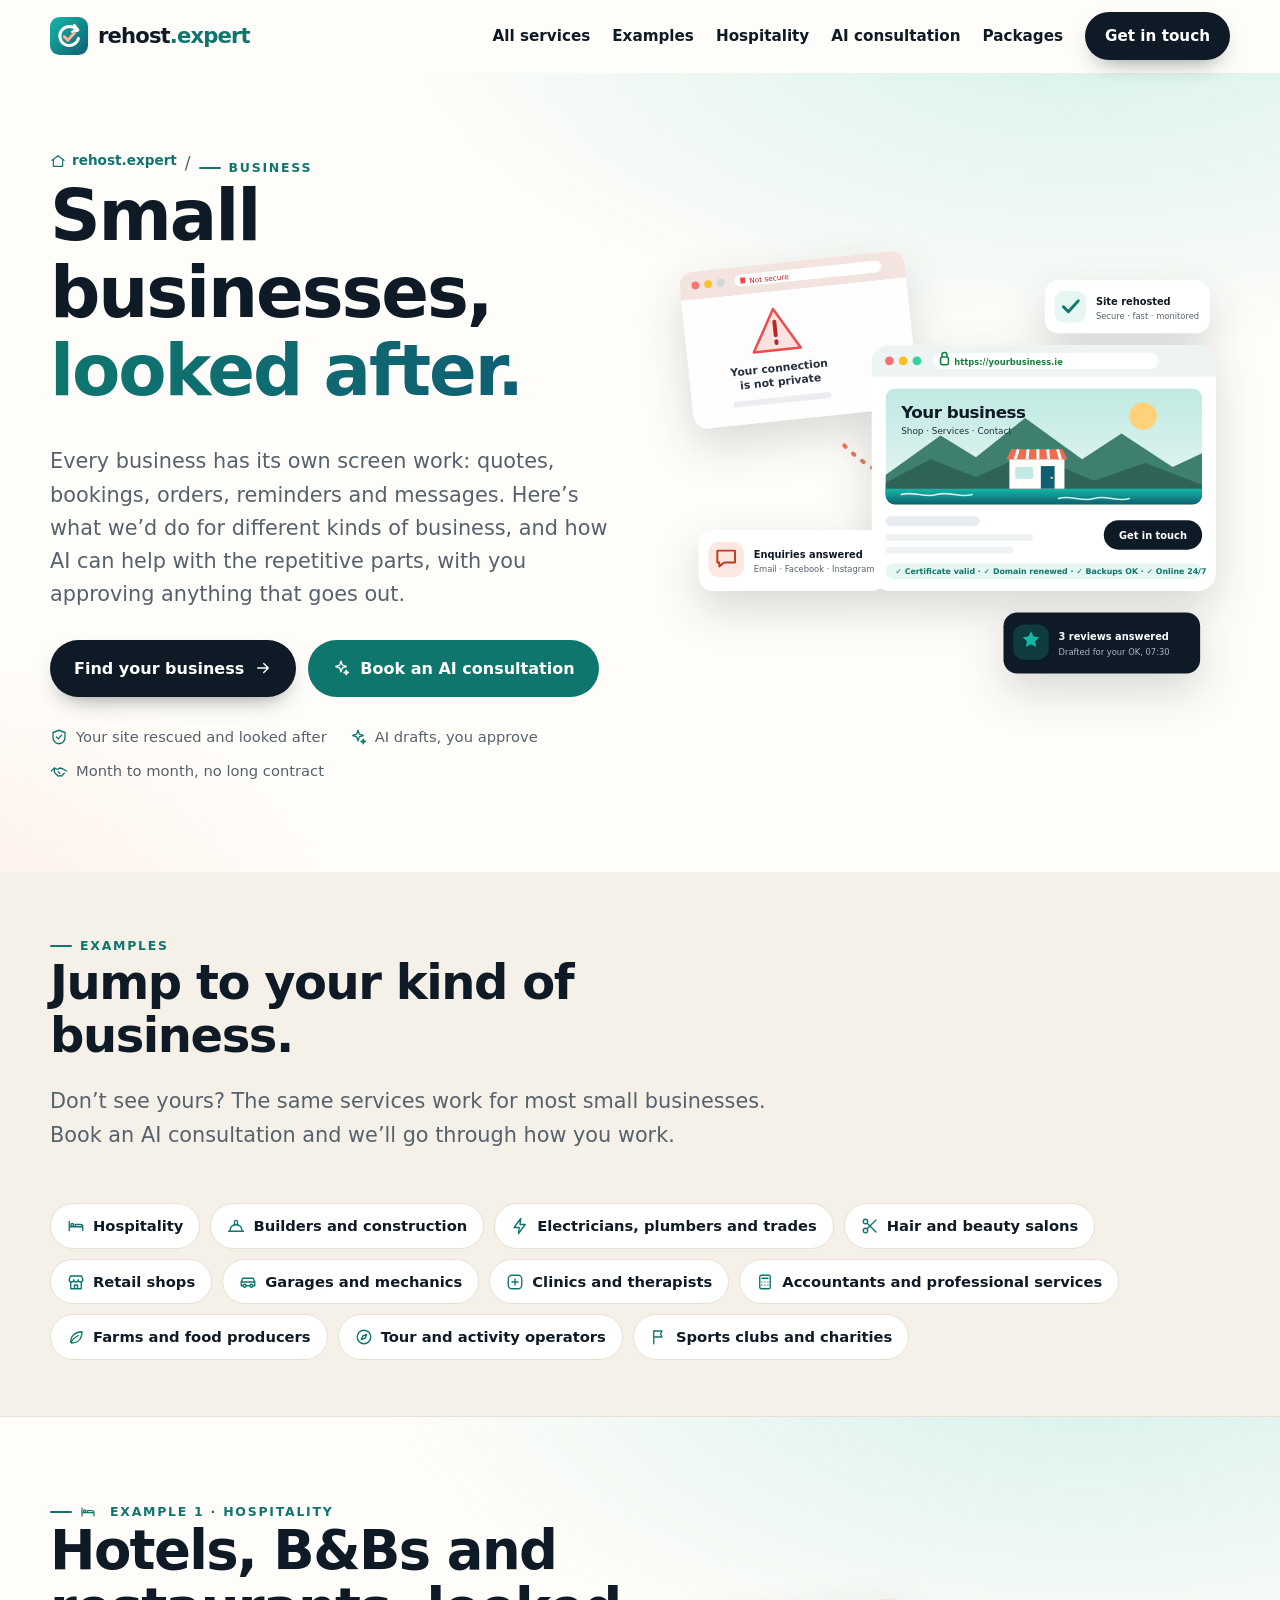
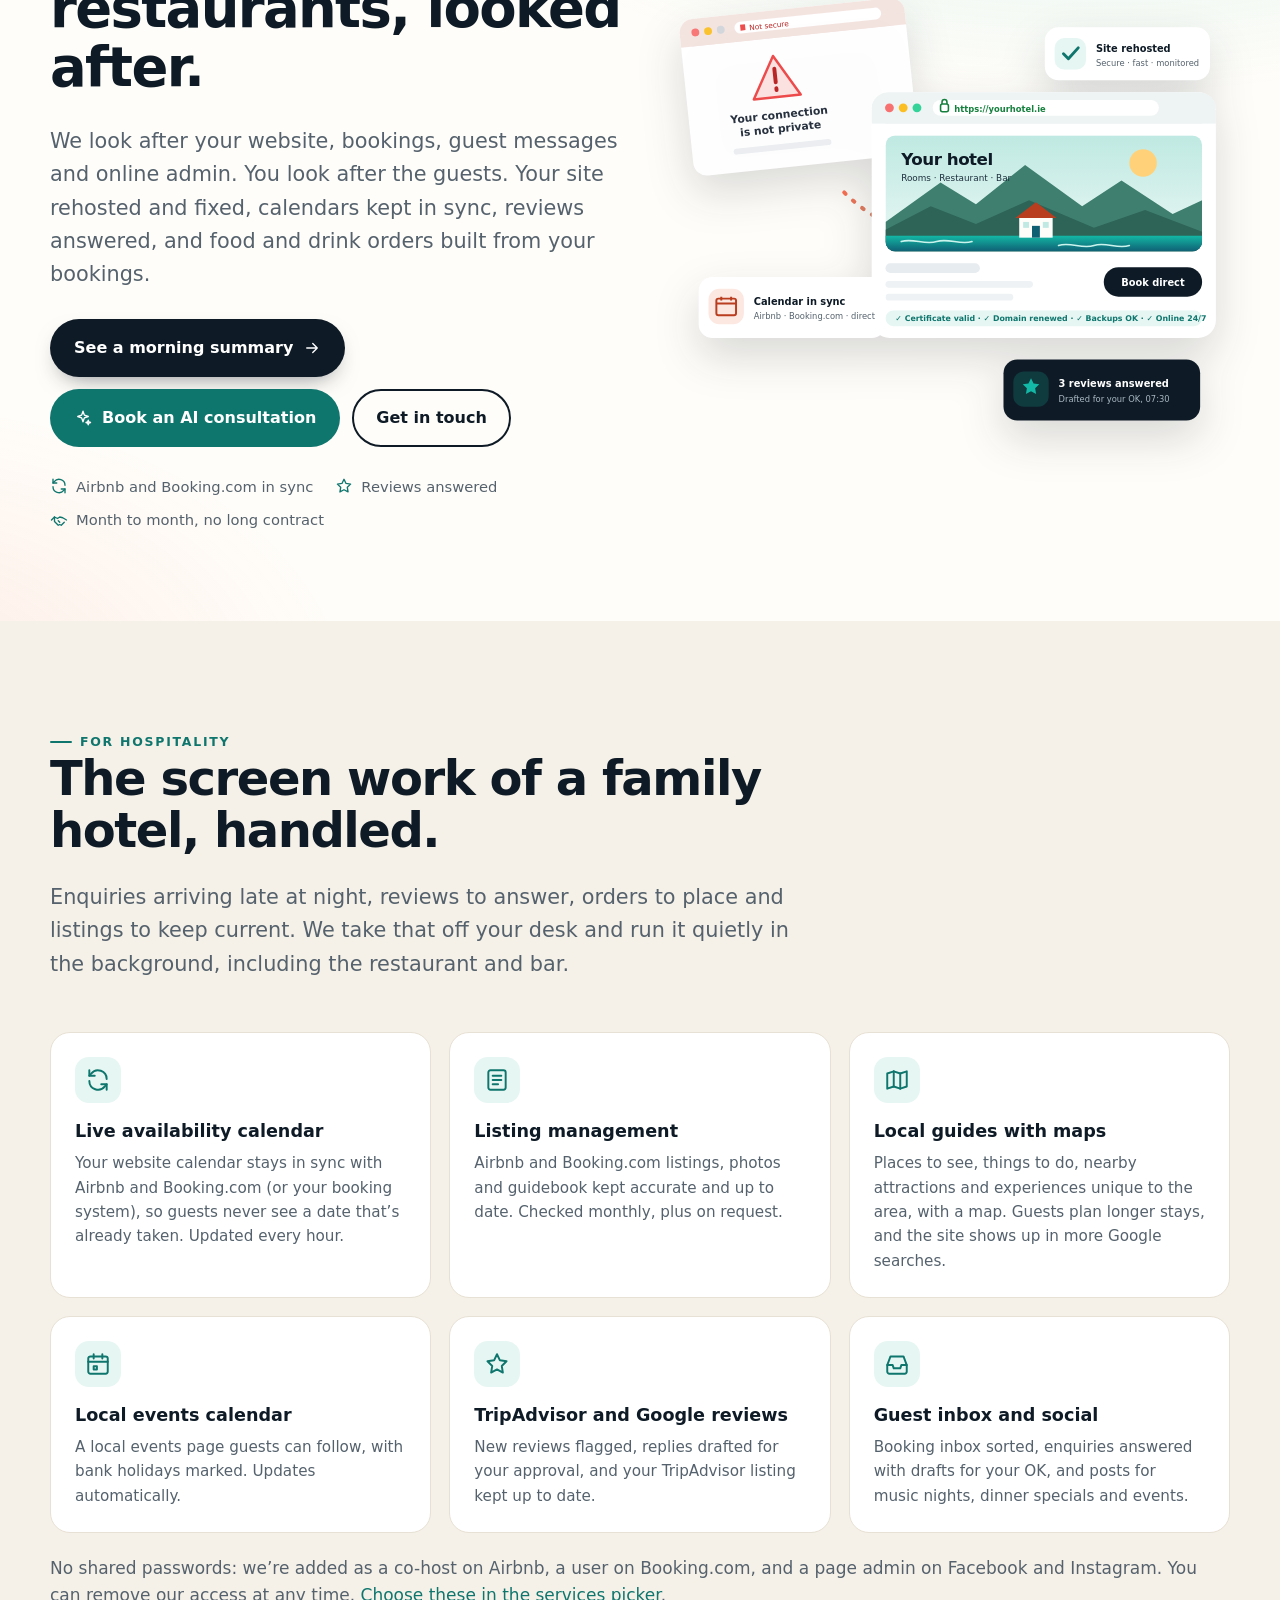
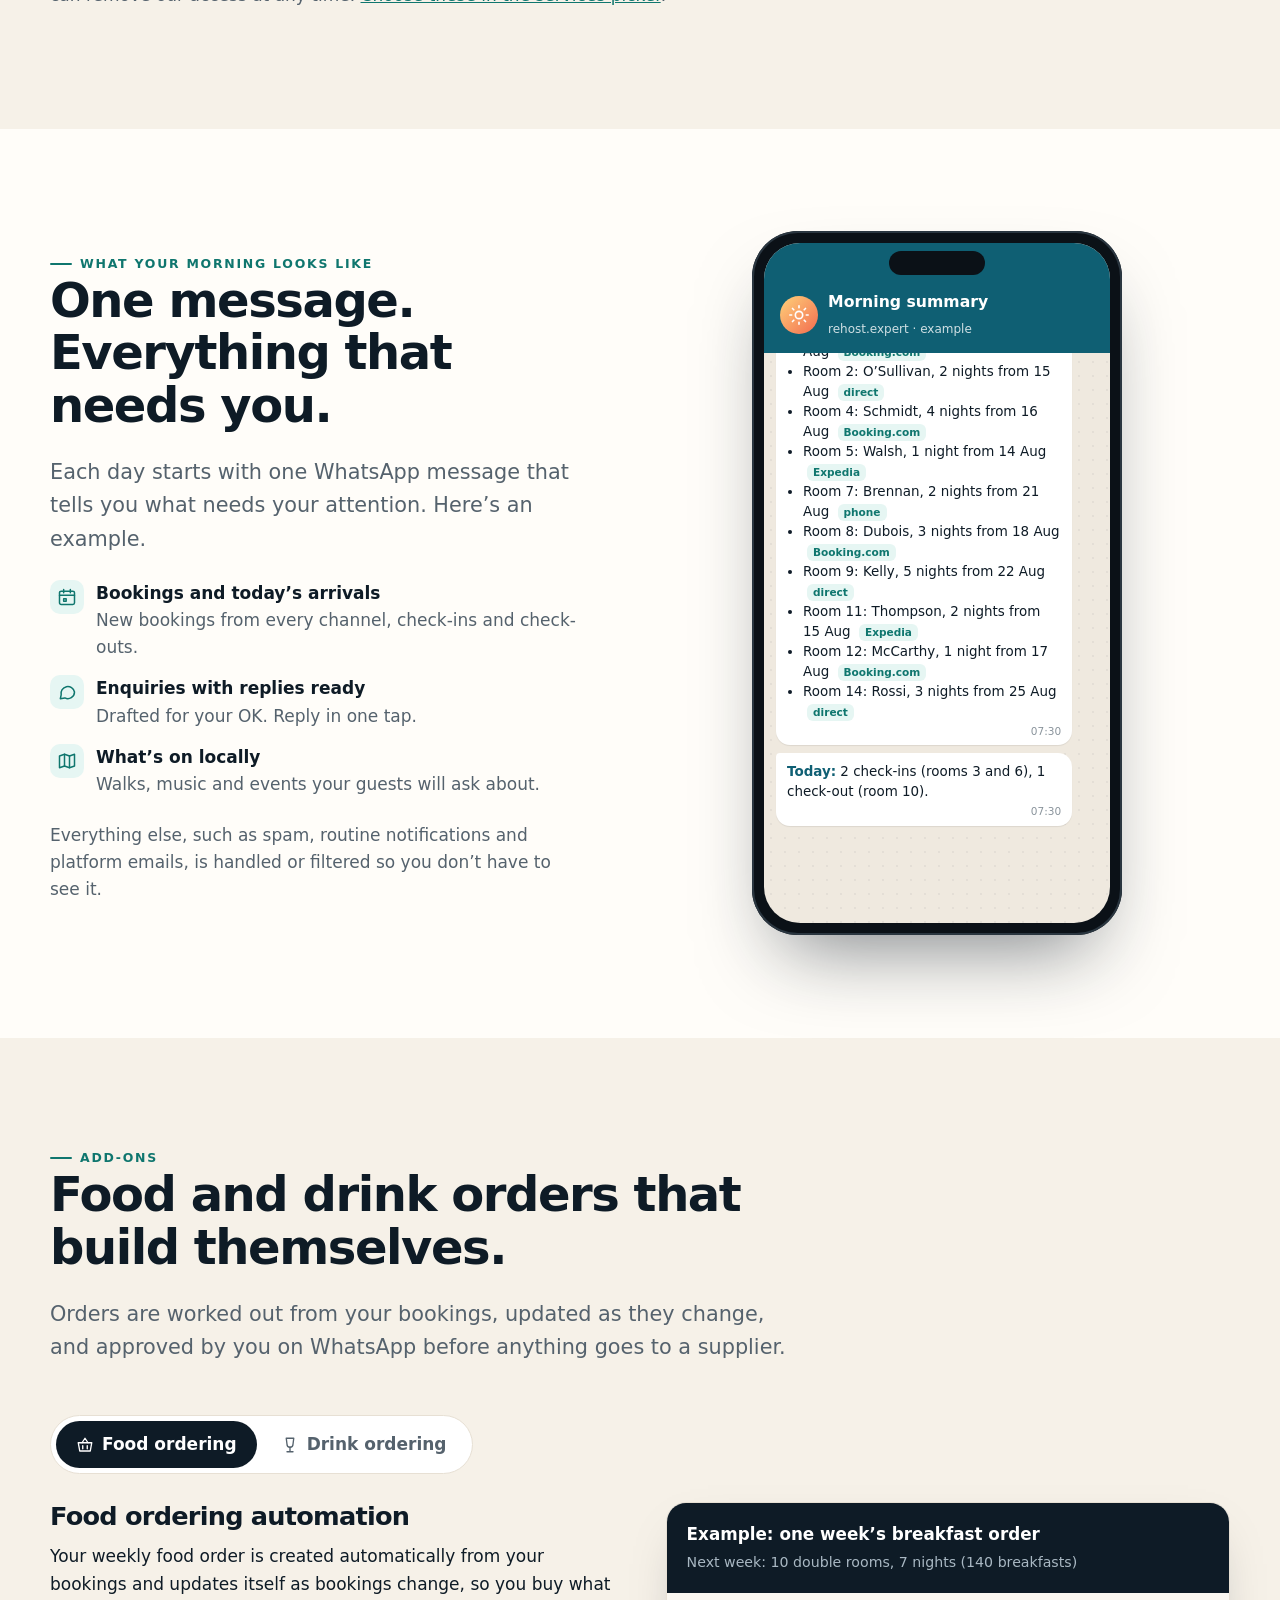
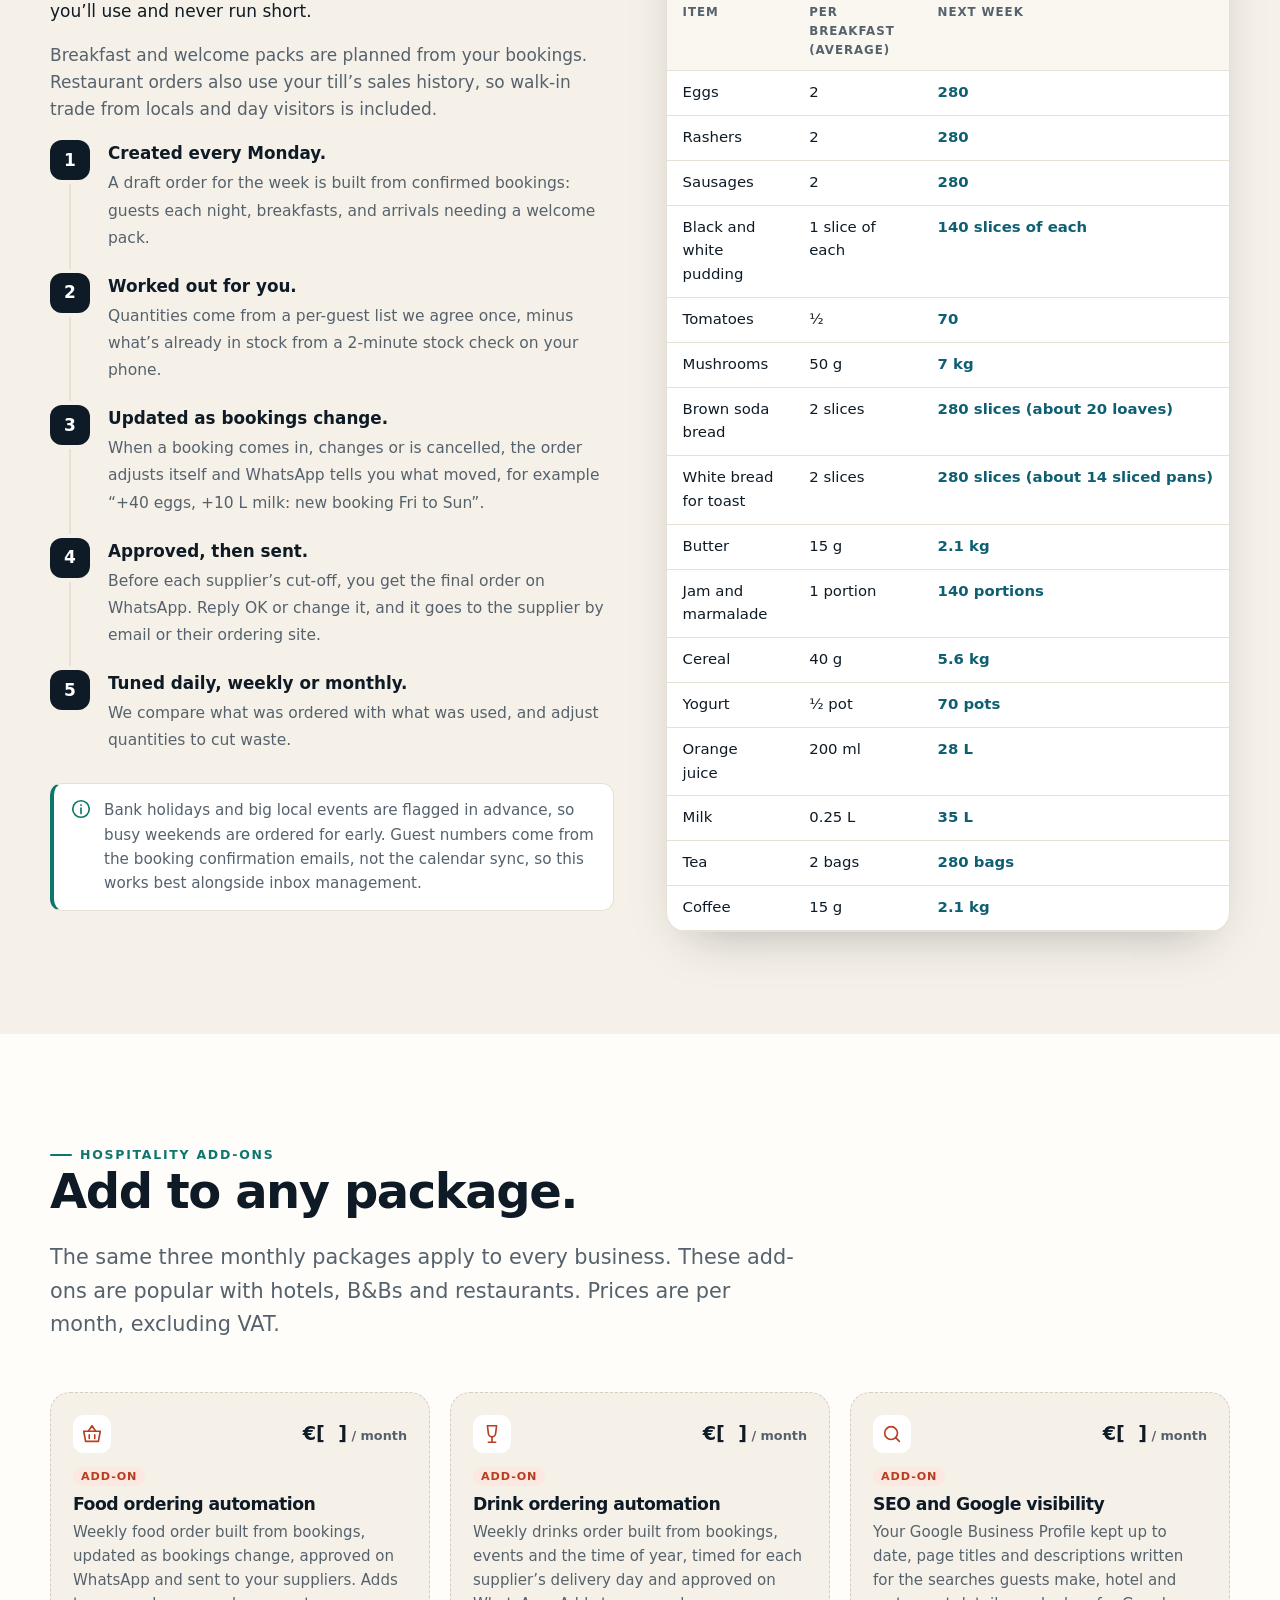
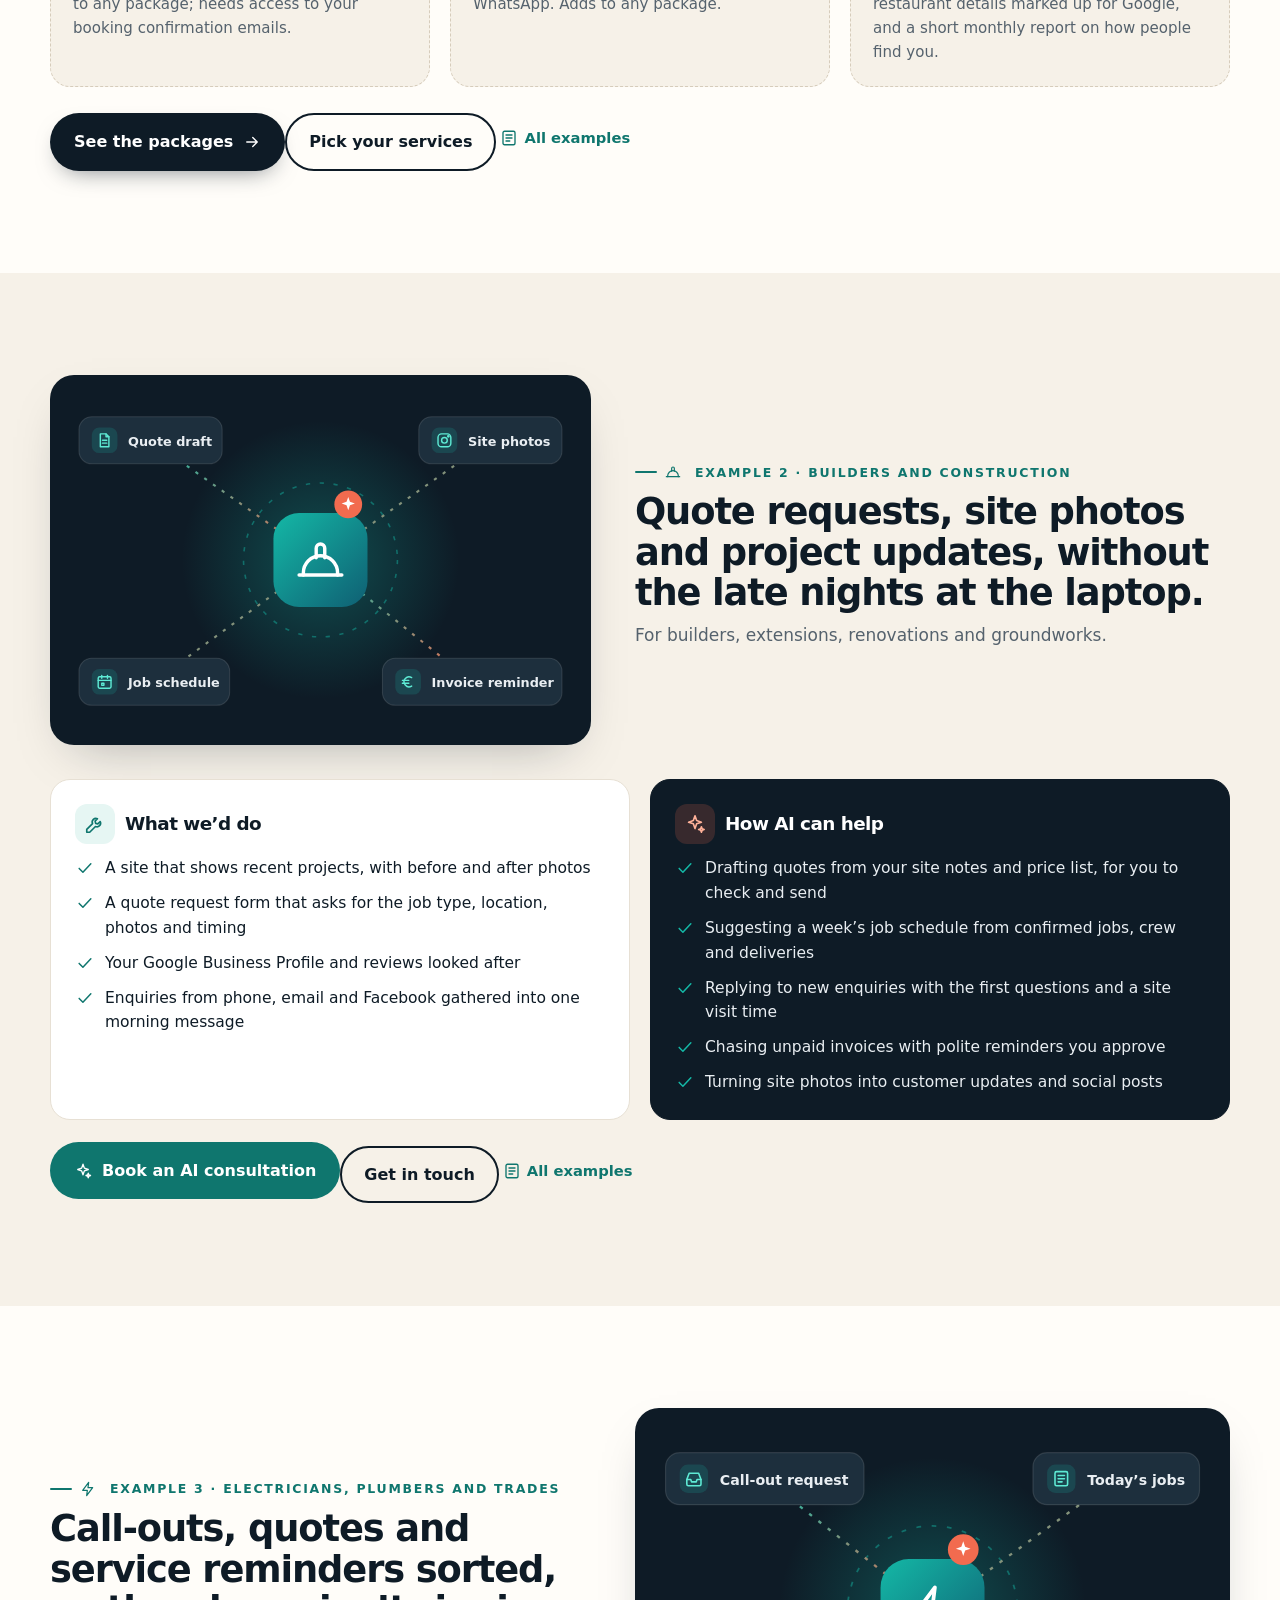
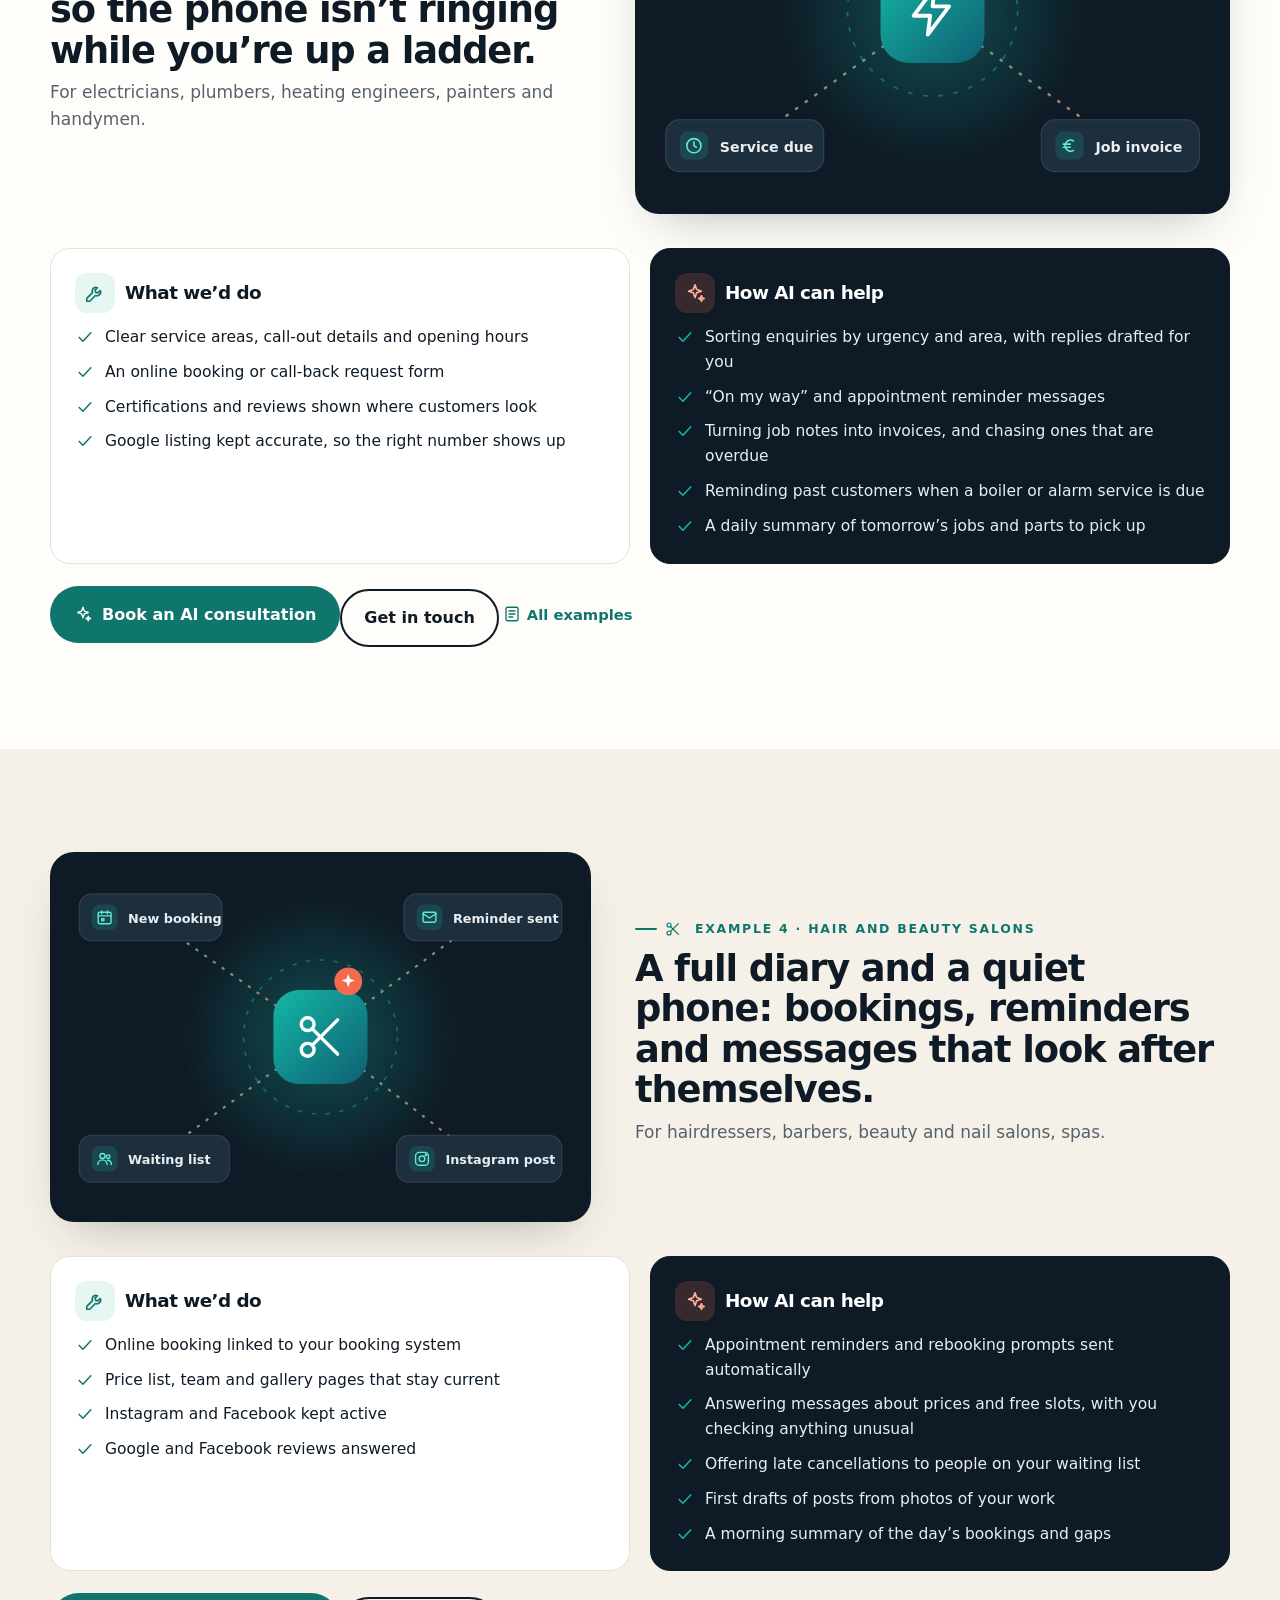
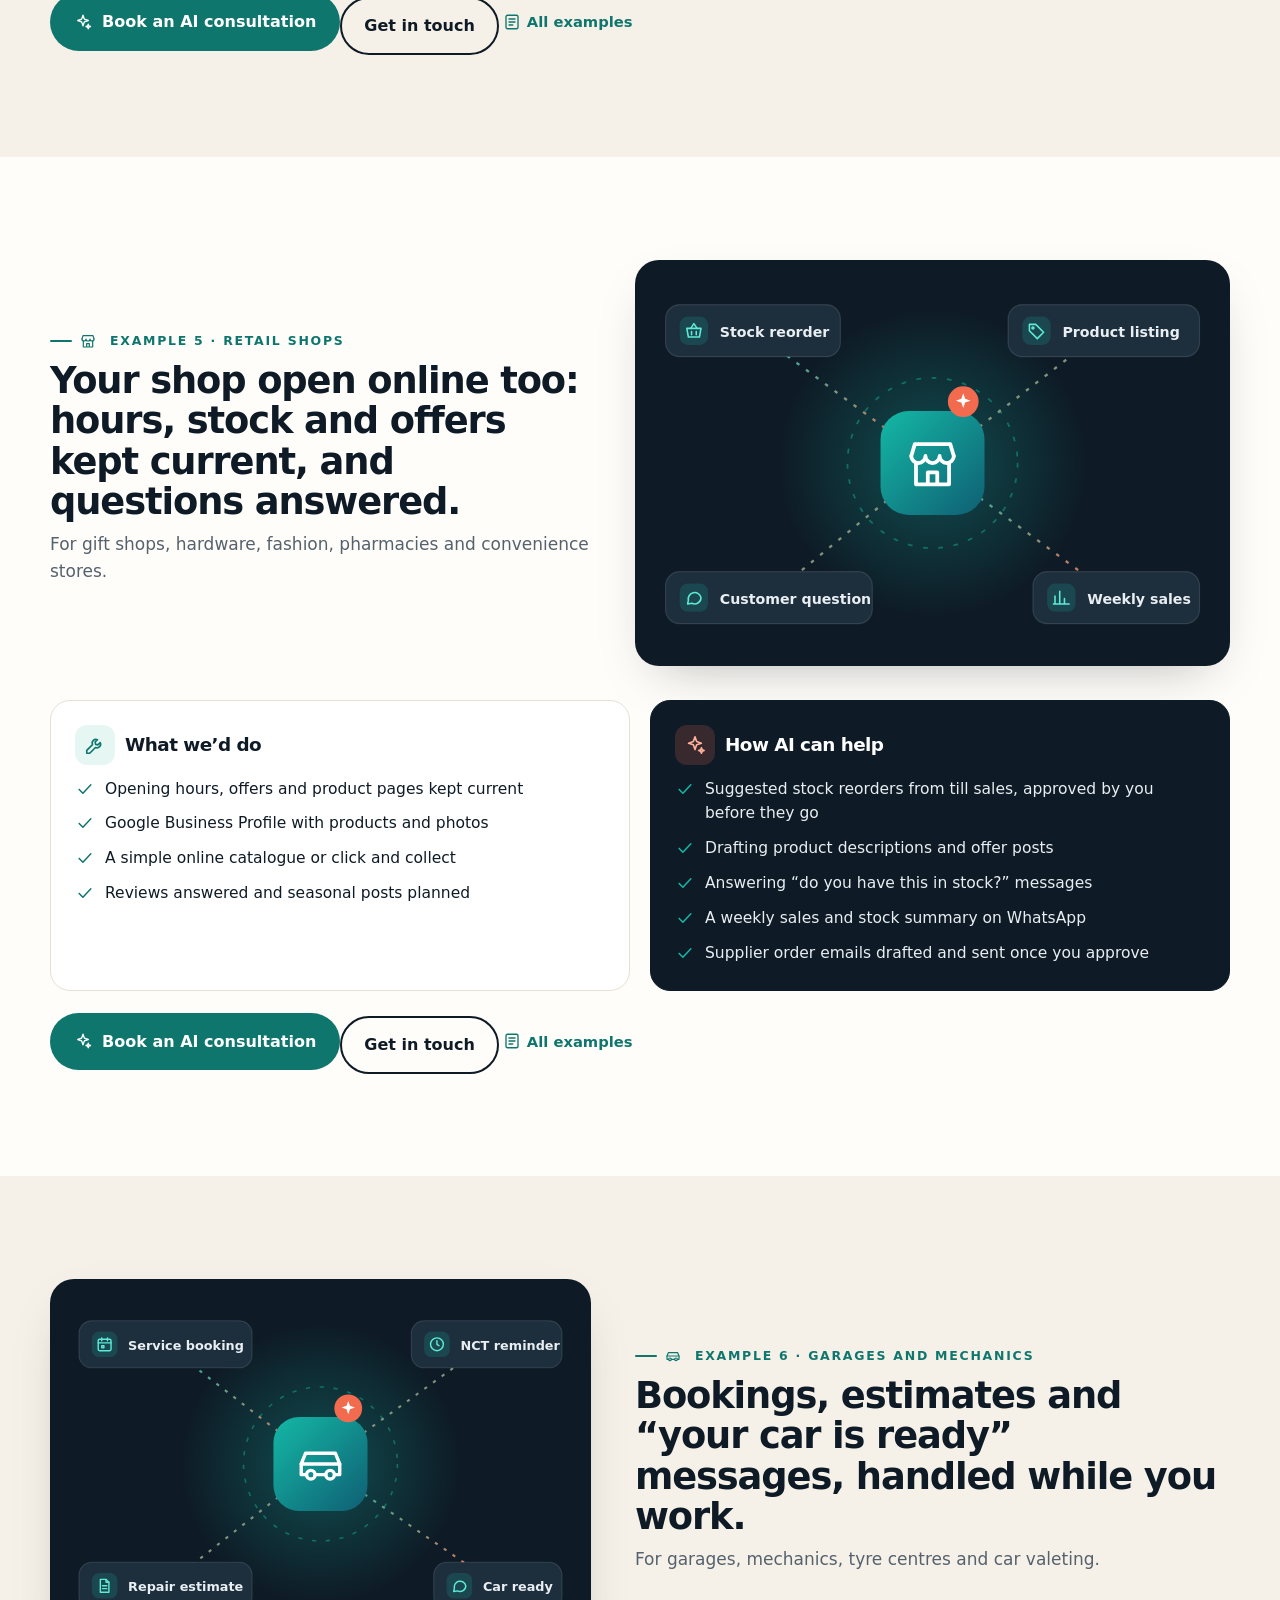
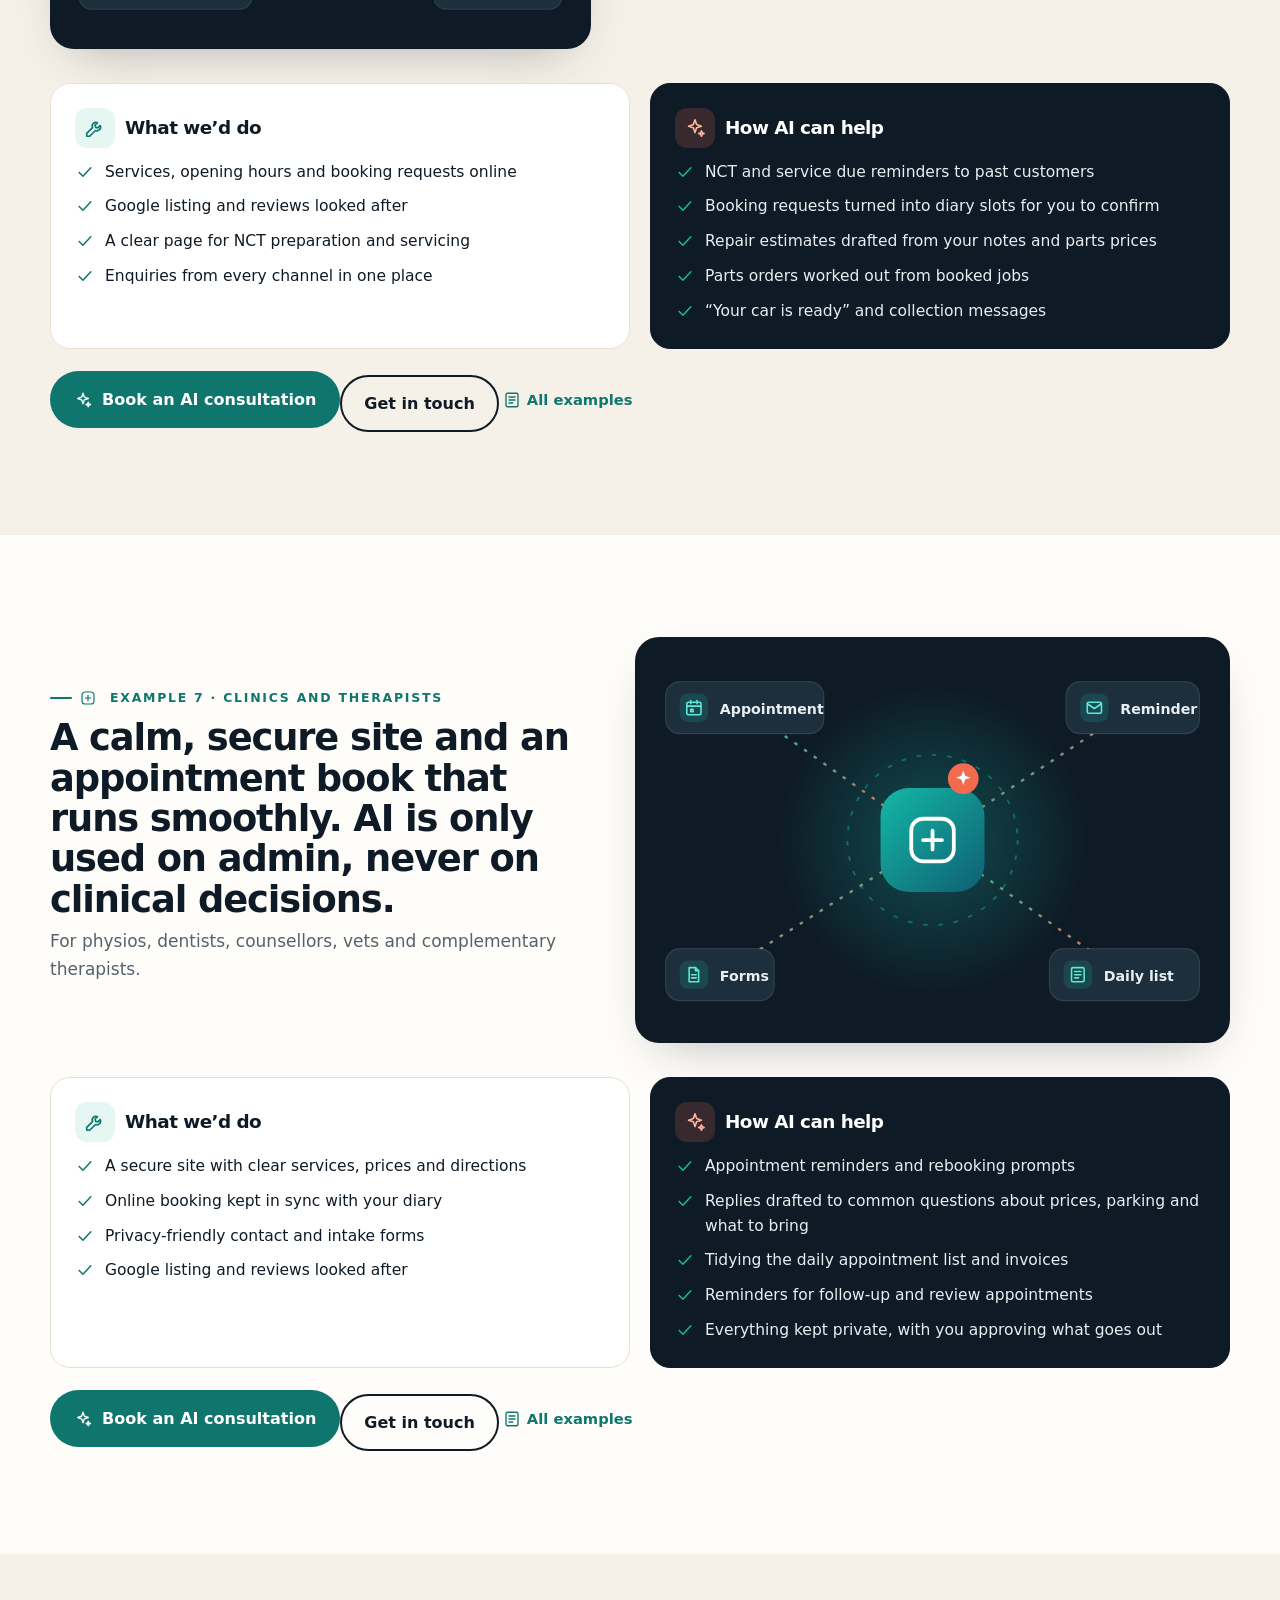
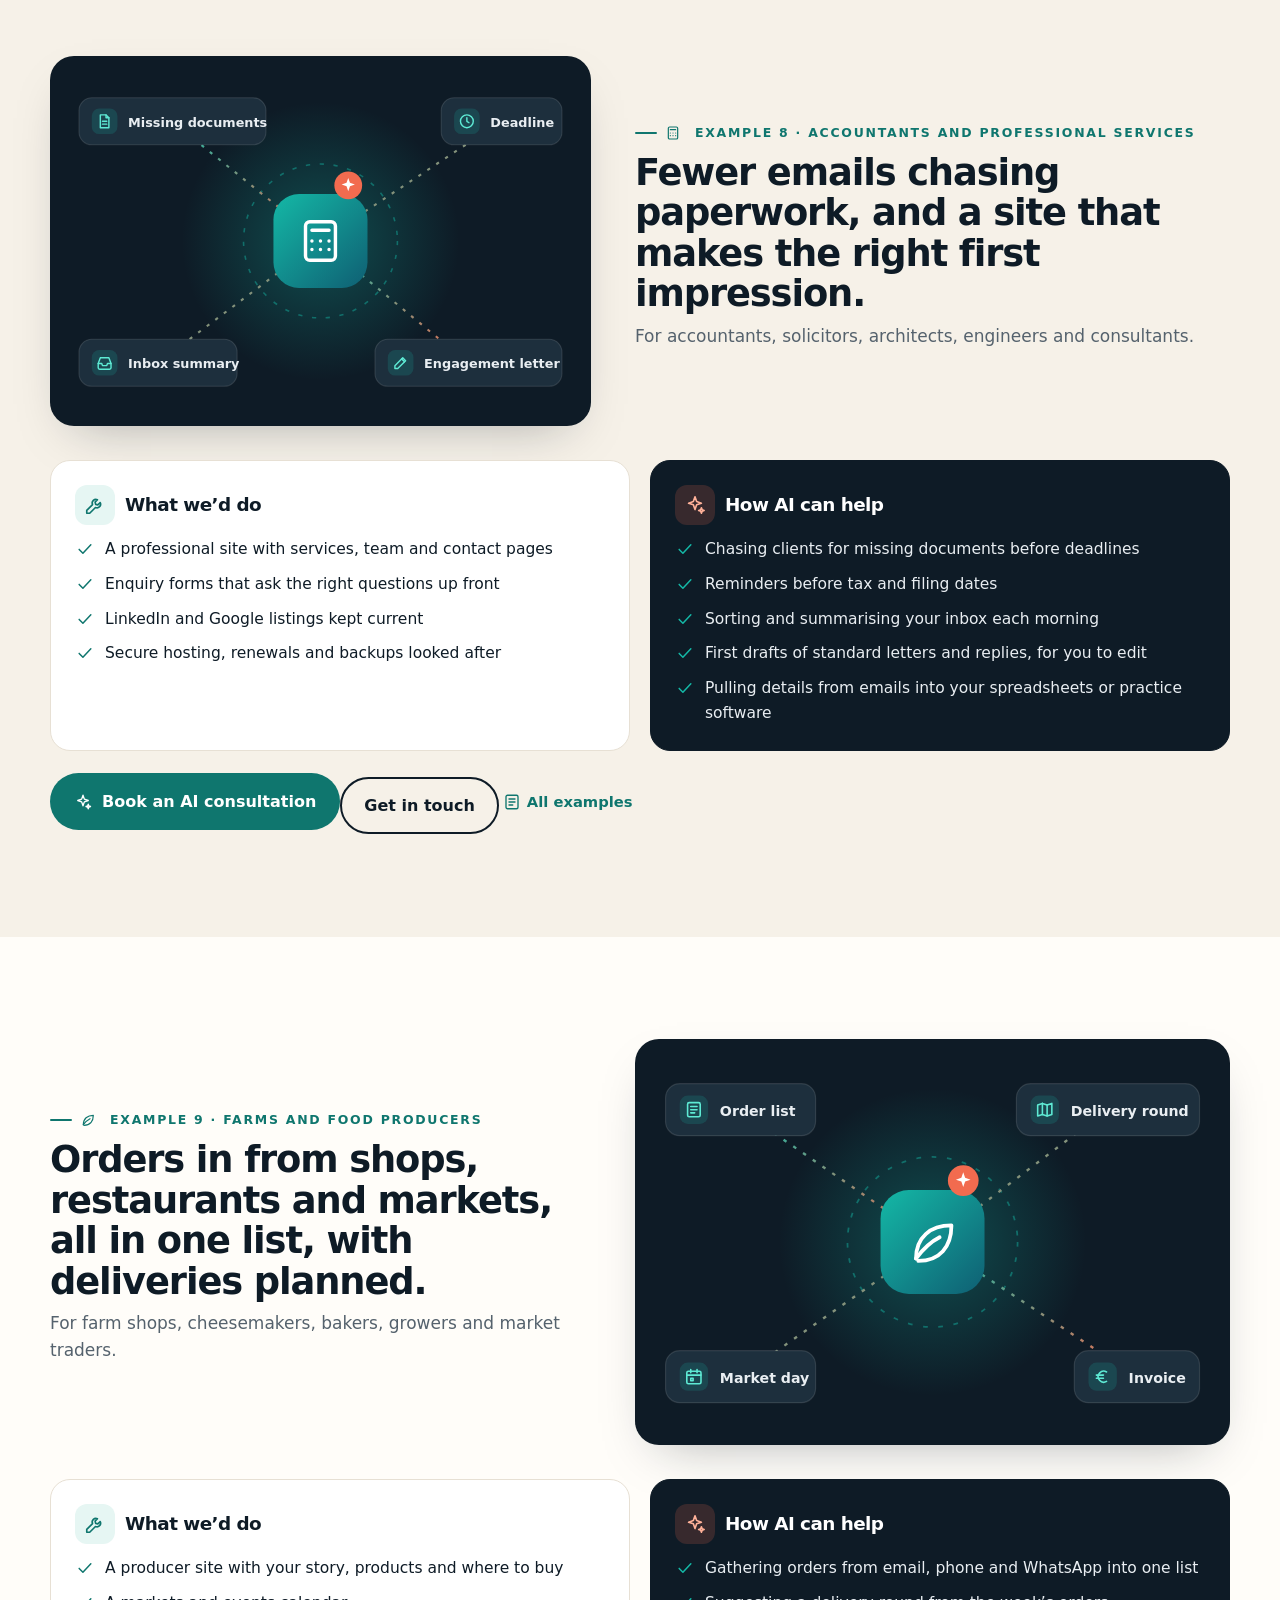
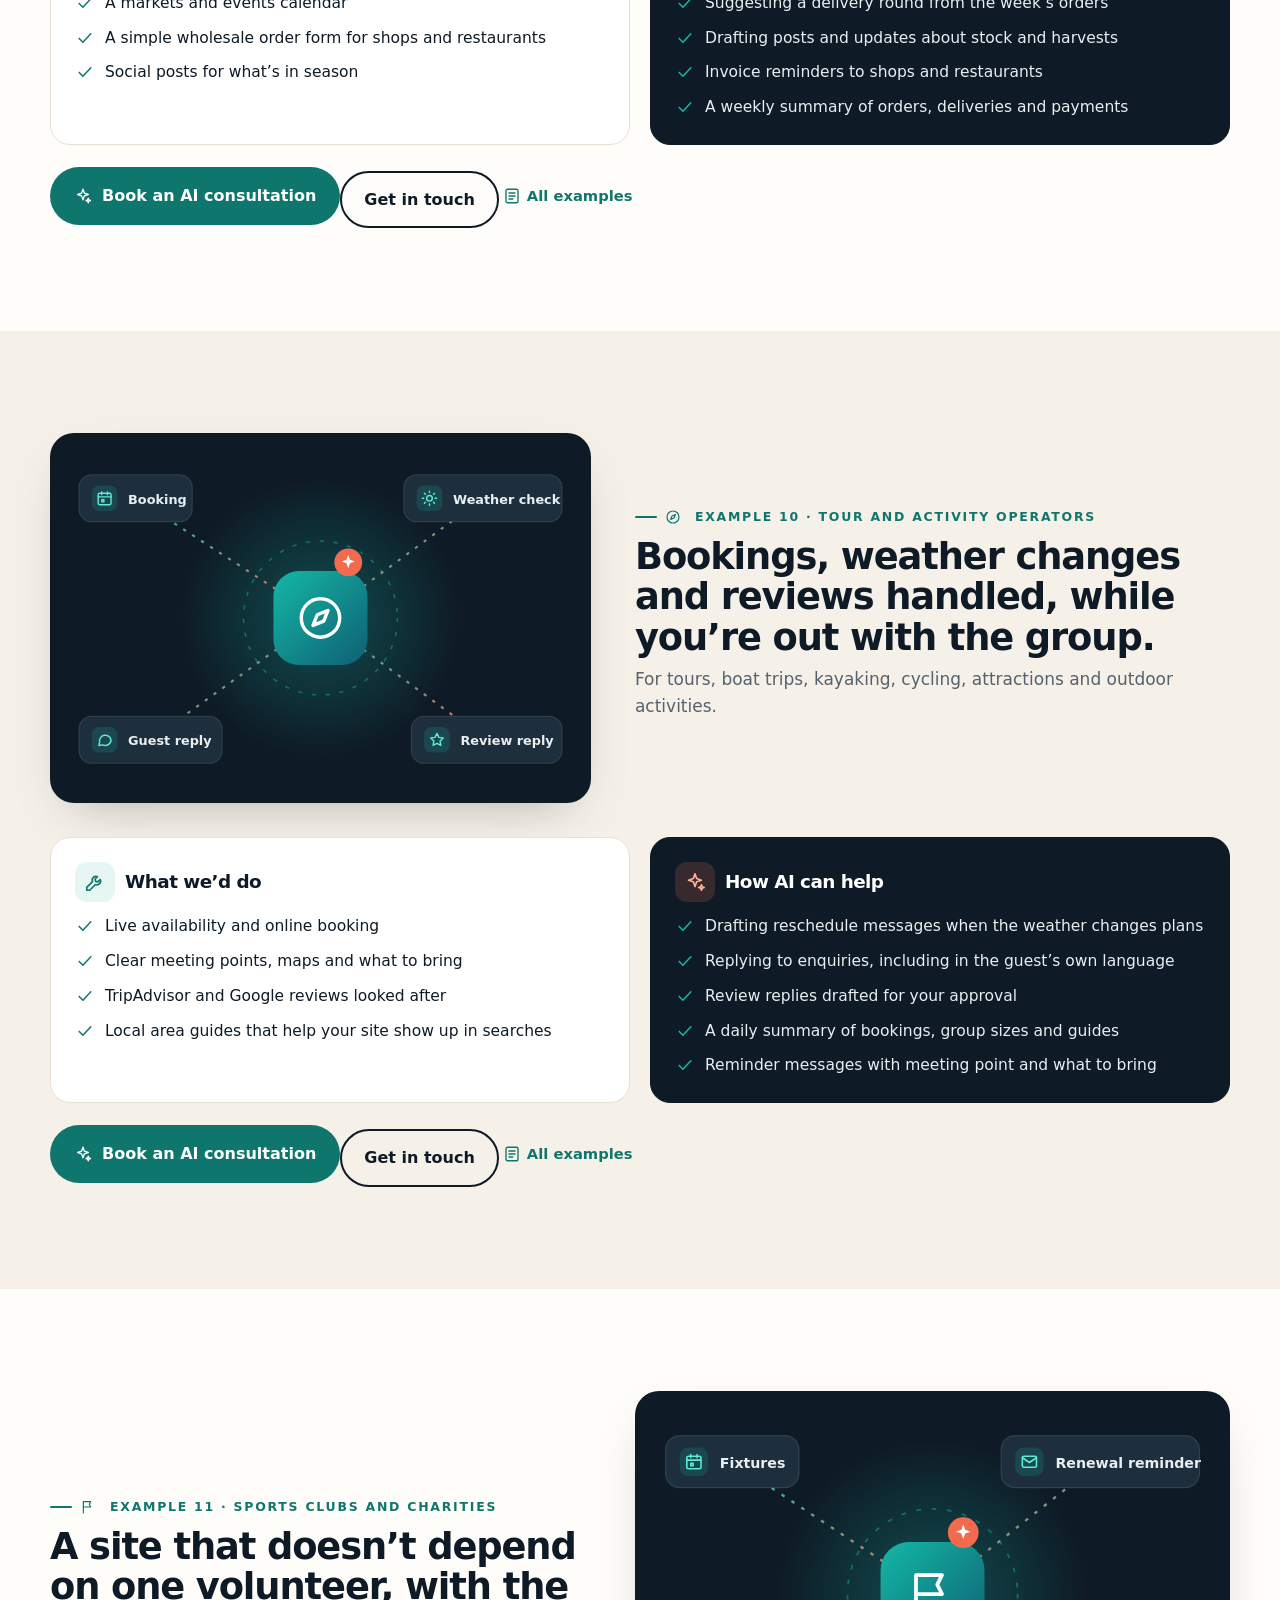
==== business.html @ ebe1ef18 "Remove 'Running costs at cost, no mark-up' term; terms grid to two columns" ====
<!doctype html>
<html lang="en-IE" class="no-js">
<head>
<meta charset="utf-8">
<meta name="viewport" content="width=device-width, initial-scale=1">
<meta name="format-detection" content="telephone=no, email=no">
<meta name="robots" content="noindex, nofollow">
<title>Business examples · rehost.expert · Websites, admin and AI help for small businesses</title>
<meta name="description" content="rehost.expert for small businesses: examples for hospitality, builders, trades, salons, shops, garages, clinics, professional services, farms, tour operators, clubs and charities, with what we’d do and how AI can help.">
<meta name="theme-color" content="#0e1b26">
<meta property="og:title" content="Business examples · rehost.expert · Websites, admin and AI help for small businesses">
<meta property="og:description" content="Website rescue, admin and AI help for small businesses, with examples by type of business.">
<meta property="og:type" content="website">
<link rel="icon" href="favicon.svg?v=89489a80d5" type="image/svg+xml">
<link rel="stylesheet" href="style.css?v=89489a80d5">
<script>document.documentElement.classList.remove('no-js')</script>
</head>
<body id="top">
<a class="skip" href="#main">Skip to content</a>
<header class="top"><div class="wrap"><a class="brand" href="index.html" aria-label="rehost.expert home"><svg viewBox="0 0 64 64" aria-hidden="true"><defs><linearGradient id="lg" x1="0" y1="0" x2="1" y2="1"><stop offset="0" stop-color="#14b8a6"/><stop offset="1" stop-color="#0f5f73"/></linearGradient></defs><rect width="64" height="64" rx="16" fill="url(#lg)"/><path d="M45 22a16 16 0 1 0 3 14" fill="none" stroke="#fff" stroke-width="5" stroke-linecap="round"/><path d="M41 14l6 8-9 3" fill="none" stroke="#fff" stroke-width="5" stroke-linecap="round" stroke-linejoin="round"/><path d="M24 33l6 6 11-12" fill="none" stroke="#ffb199" stroke-width="5" stroke-linecap="round" stroke-linejoin="round"/></svg><b>rehost<span>.expert</span></b></a>
<nav class="menu" aria-label="Sections"><a href="index.html">All services</a><a href="#jump">Examples</a><a href="#hospitality">Hospitality</a><a href="index.html#ai">AI consultation</a><a href="index.html#packages">Packages</a><a class="btn btn--primary" href="#contact">Get in touch</a></nav></div></header>
<main id="main">
<section class="hero"><div class="wrap">
<div class="rv">
<a class="crumb" href="index.html"><svg viewBox="0 0 24 24" width="18" height="18" fill="none" stroke="currentColor" stroke-width="1.8" stroke-linecap="round" stroke-linejoin="round" aria-hidden="true"><path d="M3 11 12 4l9 7"/><path d="M5 10v10h14V10"/></svg>rehost.expert</a><span class="crumb-sep" aria-hidden="true">/</span><span class="eyebrow" style="display:inline-flex">Business</span>
<h1>Small businesses, <span class="hl">looked after.</span></h1>
<p class="lead">Every business has its own screen work: quotes, bookings, orders, reminders and messages. Here’s what we’d do for different kinds of business, and how AI can help with the repetitive parts, with you approving anything that goes out.</p>
<div class="ctas"><a class="btn btn--primary" href="#jump">Find your business <svg viewBox="0 0 24 24" width="18" height="18" fill="none" stroke="currentColor" stroke-width="1.8" stroke-linecap="round" stroke-linejoin="round" aria-hidden="true"><path d="M5 12h14M13 6l6 6-6 6"/></svg></a><a class="btn btn--accent" data-pick-ai href="index.html?pick=ai#services"><svg viewBox="0 0 24 24" width="18" height="18" fill="none" stroke="currentColor" stroke-width="1.8" stroke-linecap="round" stroke-linejoin="round" aria-hidden="true"><path d="M12 3l1.8 5.2L19 10l-5.2 1.8L12 17l-1.8-5.2L5 10l5.2-1.8z"/><path d="M19 15l.8 2.2L22 18l-2.2.8L19 21l-.8-2.2L16 18l2.2-.8z"/></svg>Book an AI consultation</a></div>
<div class="trust"><span><svg viewBox="0 0 24 24" width="18" height="18" fill="none" stroke="currentColor" stroke-width="1.8" stroke-linecap="round" stroke-linejoin="round" aria-hidden="true"><path d="M12 3 4 6v6c0 5 3.4 8.4 8 9 4.6-.6 8-4 8-9V6z"/><path d="m8.5 12 2.5 2.5 4.5-5"/></svg>Your site rescued and looked after</span><span><svg viewBox="0 0 24 24" width="18" height="18" fill="none" stroke="currentColor" stroke-width="1.8" stroke-linecap="round" stroke-linejoin="round" aria-hidden="true"><path d="M12 3l1.8 5.2L19 10l-5.2 1.8L12 17l-1.8-5.2L5 10l5.2-1.8z"/><path d="M19 15l.8 2.2L22 18l-2.2.8L19 21l-.8-2.2L16 18l2.2-.8z"/></svg>AI drafts, you approve</span><span><svg viewBox="0 0 24 24" width="18" height="18" fill="none" stroke="currentColor" stroke-width="1.8" stroke-linecap="round" stroke-linejoin="round" aria-hidden="true"><path d="M2 12l4-4 4 2 3-2 4 1 5 3"/><path d="M6 8v6l5 5 2-1 2 1 4-4"/><path d="M11 13l2 2"/></svg>Month to month, no long contract</span></div>
</div>
<div class="hero-art rv"><svg viewBox="0 0 560 470" role="img" aria-label="Illustration: a broken business website with a security warning being rehosted into a secure, working site with enquiries, reviews and messages">
<defs>
<linearGradient id="sky" x1="0" y1="0" x2="0" y2="1"><stop offset="0" stop-color="#bfe9e2"/><stop offset="1" stop-color="#eaf7f4"/></linearGradient>
<linearGradient id="sea" x1="0" y1="0" x2="0" y2="1"><stop offset="0" stop-color="#14b8a6"/><stop offset="1" stop-color="#0f5f73"/></linearGradient>
<linearGradient id="arc" x1="0" y1="0" x2="1" y2="0"><stop offset="0" stop-color="#f26b4f"/><stop offset="1" stop-color="#14b8a6"/></linearGradient>
</defs>
<g transform="translate(8 26) rotate(-6 120 90)" opacity=".95"><g class="float2">
<rect width="230" height="160" rx="14" fill="#fff"/>
<rect width="230" height="28" rx="14" fill="#f3e3df"/><rect y="16" width="230" height="12" fill="#f3e3df"/>
<circle cx="16" cy="14" r="4" fill="#f87171"/><circle cx="29" cy="14" r="4" fill="#fbbf24"/><circle cx="42" cy="14" r="4" fill="#d1d5db"/>
<rect x="56" y="8" width="150" height="12" rx="6" fill="#fff"/><path d="M62 11h5v6h-5z" fill="#ef4444"/><text x="71" y="17.5" font-size="7.5" fill="#b91c1c" font-family="system-ui">Not secure</text>
<path d="M92 46 116 88H68z" fill="#fee2e2" stroke="#ef4444" stroke-width="2.5" stroke-linejoin="round"/><path d="M92 59v14M92 79v2" stroke="#b91c1c" stroke-width="4" stroke-linecap="round"/>
<text x="92" y="110" font-size="11" font-weight="800" fill="#1f2937" text-anchor="middle" font-family="system-ui">Your connection</text>
<text x="92" y="124" font-size="11" font-weight="800" fill="#1f2937" text-anchor="middle" font-family="system-ui">is not private</text>
<rect x="42" y="136" width="100" height="6" rx="3" fill="#eceff2"/>
</g></g>
<path class="scan" d="M168 214c40 40 90 52 140 36" fill="none" stroke="url(#arc)" stroke-width="4" stroke-linecap="round" stroke-dasharray="2 10"/>
<path class="scan" d="M300 240l14 8-12 10" fill="none" stroke="#14b8a6" stroke-width="4" stroke-linecap="round" stroke-linejoin="round"/>
<g transform="translate(196 112)">
<rect width="350" height="250" rx="18" fill="#fff"/>
<rect width="350" height="32" rx="18" fill="#eef4f3"/><rect y="18" width="350" height="14" fill="#eef4f3"/>
<circle cx="18" cy="16" r="4.5" fill="#f87171"/><circle cx="32" cy="16" r="4.5" fill="#fbbf24"/><circle cx="46" cy="16" r="4.5" fill="#34d399"/>
<rect x="62" y="8" width="230" height="16" rx="8" fill="#fff"/>
<rect x="70" y="12" width="8" height="8" rx="2" fill="none" stroke="#15803d" stroke-width="1.6"/><path d="M71.5 12v-2a2.5 2.5 0 0 1 5 0v2" fill="none" stroke="#15803d" stroke-width="1.6"/>
<text x="84" y="20" font-size="8.5" fill="#15803d" font-weight="700" font-family="system-ui">https://yourbusiness.ie</text>
<clipPath id="hc"><rect x="14" y="44" width="322" height="118" rx="10"/></clipPath>
<g clip-path="url(#hc)">
<rect x="14" y="44" width="322" height="118" fill="url(#sky)"/>
<circle cx="276" cy="72" r="14" fill="#ffd27a"/>
<path d="M14 132 70 92l36 22 50-40 58 42 40-26 52 34 30-14v52H14z" fill="#3f7f6f"/>
<path d="M14 140 60 116l46 18 54-24 66 28 52-18 58 22v20H14z" fill="#2d6457"/>
<path d="M14 146h322v16H14z" fill="url(#sea)"/>
<path d="M30 152c12-4 24 4 36 0s24 4 36 0M190 156c12-4 24 4 36 0s24 4 36 0" stroke="#c9f3ec" stroke-width="1.6" fill="none" stroke-linecap="round"/>
<g transform="translate(140 104)"><rect x="0" y="12" width="56" height="30" fill="#fffdf9"/><path d="M-3 12h62l-5-10H2z" fill="#f26b4f"/><path d="M9 2l-3 10M19 2l-1 10M29 2v10M39 2l1 10M49 2l3 10" stroke="#fff" stroke-width="3"/><rect x="6" y="20" width="18" height="12" rx="1.5" fill="#bfe9e2"/><rect x="32" y="19" width="14" height="23" fill="#0f5f73"/><circle cx="43" cy="31" r="1.2" fill="#ffd27a"/></g>
<text x="30" y="74" font-size="17" font-weight="850" fill="#0e1b26" font-family="system-ui" letter-spacing="-.5">Your business</text>
<text x="30" y="90" font-size="9" fill="#1d2f3d" font-family="system-ui">Shop · Services · Contact</text>
</g>
<rect x="14" y="174" width="96" height="10" rx="5" fill="#e6ecef"/><rect x="14" y="192" width="150" height="7" rx="3.5" fill="#eef2f4"/><rect x="14" y="205" width="130" height="7" rx="3.5" fill="#eef2f4"/>
<rect x="236" y="178" width="100" height="30" rx="15" fill="#0e1b26"/><text x="286" y="197" font-size="10" fill="#fff" text-anchor="middle" font-weight="700" font-family="system-ui">Get in touch</text>
<rect x="14" y="222" width="322" height="16" rx="8" fill="#e6f6f3"/><text x="24" y="233" font-size="8" fill="#0f766e" font-weight="700" font-family="system-ui">✓ Certificate valid · ✓ Domain renewed · ✓ Backups OK · ✓ Online 24/7</text>
</g>
<g transform="translate(372 46)"><g class="float"><rect width="168" height="54" rx="14" fill="#fff"/><rect x="10" y="11" width="32" height="32" rx="10" fill="#e6f6f3"/><path d="M19 27l5 5 10-11" fill="none" stroke="#0f766e" stroke-width="3" stroke-linecap="round" stroke-linejoin="round"/><text x="52" y="25" font-size="10" font-weight="800" fill="#0e1b26" font-family="system-ui">Site rehosted</text><text x="52" y="39" font-size="8.5" fill="#55626d" font-family="system-ui">Secure · fast · monitored</text></g></g>
<g transform="translate(20 300)"><g class="float3"><rect width="190" height="62" rx="14" fill="#fff"/><rect x="10" y="12" width="36" height="36" rx="11" fill="#fde7e1"/><g transform="translate(17 19)" fill="none" stroke="#b93d1f" stroke-width="2" stroke-linejoin="round"><path d="M2 2h18v12H9l-5 4v-4H2z"/></g><text x="56" y="28" font-size="10" font-weight="800" fill="#0e1b26" font-family="system-ui">Enquiries answered</text><text x="56" y="43" font-size="8.5" fill="#55626d" font-family="system-ui">Email · Facebook · Instagram</text></g></g>
<g transform="translate(330 384)"><g class="float2"><rect width="200" height="62" rx="14" fill="#0e1b26"/><rect x="10" y="12" width="36" height="36" rx="11" fill="rgba(20,184,166,.2)"/><path d="M28 19l2.6 5.3 5.8.8-4.2 4.1 1 5.8-5.2-2.7-5.2 2.7 1-5.8-4.2-4.1 5.8-.8z" fill="#14b8a6"/><text x="56" y="28" font-size="10" font-weight="800" fill="#fff" font-family="system-ui">3 reviews answered</text><text x="56" y="43" font-size="8.5" fill="#a9b8c3" font-family="system-ui">Drafted for your OK, 07:30</text></g></g>
</svg></div>
</div></section>

<section class="section section--sand section--tight" id="jump" aria-labelledby="ju-h"><div class="wrap">
<div class="head rv"><span class="eyebrow">Examples</span><h2 id="ju-h">Jump to your kind of business.</h2><p class="lead">Don’t see yours? The same services work for most small businesses. Book an AI consultation and we’ll go through how you work.</p></div>
<nav class="jump rv" aria-label="Business examples"><a href="#hospitality"><svg viewBox="0 0 24 24" width="18" height="18" fill="none" stroke="currentColor" stroke-width="1.8" stroke-linecap="round" stroke-linejoin="round" aria-hidden="true"><path d="M3 18V6M3 13h18v5M21 13a3 3 0 0 0-3-3h-7v3"/><circle cx="7" cy="10.5" r="1.8"/></svg>Hospitality</a>
<a href="#builders"><svg viewBox="0 0 24 24" width="18" height="18" fill="none" stroke="currentColor" stroke-width="1.8" stroke-linecap="round" stroke-linejoin="round" aria-hidden="true"><path d="M2 19h20"/><path d="M4 19v-1a8 8 0 0 1 16 0v1"/><path d="M10 11V6.5a2 2 0 0 1 4 0V11"/></svg>Builders and construction</a>
<a href="#trades"><svg viewBox="0 0 24 24" width="18" height="18" fill="none" stroke="currentColor" stroke-width="1.8" stroke-linecap="round" stroke-linejoin="round" aria-hidden="true"><path d="M13 2 4 14h7l-1 8 9-12h-7z"/></svg>Electricians, plumbers and trades</a>
<a href="#salons"><svg viewBox="0 0 24 24" width="18" height="18" fill="none" stroke="currentColor" stroke-width="1.8" stroke-linecap="round" stroke-linejoin="round" aria-hidden="true"><circle cx="6" cy="6" r="3"/><circle cx="6" cy="18" r="3"/><path d="M8.2 8.2 20 20M8.2 15.8 20 4"/></svg>Hair and beauty salons</a>
<a href="#retail"><svg viewBox="0 0 24 24" width="18" height="18" fill="none" stroke="currentColor" stroke-width="1.8" stroke-linecap="round" stroke-linejoin="round" aria-hidden="true"><path d="M3 9l1.5-5h15L21 9"/><path d="M3 9a3 3 0 0 0 6 0 3 3 0 0 0 6 0 3 3 0 0 0 6 0"/><path d="M5 12v9h14v-9M10 21v-5h4v5"/></svg>Retail shops</a>
<a href="#garages"><svg viewBox="0 0 24 24" width="18" height="18" fill="none" stroke="currentColor" stroke-width="1.8" stroke-linecap="round" stroke-linejoin="round" aria-hidden="true"><path d="M5 17H3v-5l2-5h14l2 5v5h-2"/><path d="M3 12h18"/><circle cx="7.5" cy="17" r="2"/><circle cx="16.5" cy="17" r="2"/><path d="M9.5 17h5"/></svg>Garages and mechanics</a>
<a href="#clinics"><svg viewBox="0 0 24 24" width="18" height="18" fill="none" stroke="currentColor" stroke-width="1.8" stroke-linecap="round" stroke-linejoin="round" aria-hidden="true"><rect x="3" y="3" width="18" height="18" rx="5"/><path d="M12 8v8M8 12h8"/></svg>Clinics and therapists</a>
<a href="#professional"><svg viewBox="0 0 24 24" width="18" height="18" fill="none" stroke="currentColor" stroke-width="1.8" stroke-linecap="round" stroke-linejoin="round" aria-hidden="true"><rect x="5" y="3" width="14" height="18" rx="2"/><path d="M8 7h8M8 12h.01M12 12h.01M16 12h.01M8 16h.01M12 16h.01M16 16h.01"/></svg>Accountants and professional services</a>
<a href="#farms"><svg viewBox="0 0 24 24" width="18" height="18" fill="none" stroke="currentColor" stroke-width="1.8" stroke-linecap="round" stroke-linejoin="round" aria-hidden="true"><path d="M5 19c0-9 6-14 15-14 0 9-5 15-14 15"/><path d="M5 19c3-4 6-7 10-9"/></svg>Farms and food producers</a>
<a href="#tours"><svg viewBox="0 0 24 24" width="18" height="18" fill="none" stroke="currentColor" stroke-width="1.8" stroke-linecap="round" stroke-linejoin="round" aria-hidden="true"><circle cx="12" cy="12" r="9"/><path d="m15.5 8.5-2 5-5 2 2-5z"/></svg>Tour and activity operators</a>
<a href="#clubs"><svg viewBox="0 0 24 24" width="18" height="18" fill="none" stroke="currentColor" stroke-width="1.8" stroke-linecap="round" stroke-linejoin="round" aria-hidden="true"><path d="M5 21V4M5 4h11l-2 4 2 4H5"/></svg>Sports clubs and charities</a></nav>
</div></section>

<section class="hero hero--ex" id="hospitality" aria-labelledby="ho-h"><div class="wrap">
<div class="rv">
<span class="eyebrow"><svg viewBox="0 0 24 24" width="18" height="18" fill="none" stroke="currentColor" stroke-width="1.8" stroke-linecap="round" stroke-linejoin="round" aria-hidden="true"><path d="M3 18V6M3 13h18v5M21 13a3 3 0 0 0-3-3h-7v3"/><circle cx="7" cy="10.5" r="1.8"/></svg>Example 1 · Hospitality</span>
<h2 class="h1" id="ho-h">Hotels, B&amp;Bs and restaurants, <span class="hl">looked after.</span></h2>
<p class="lead">We look after your website, bookings, guest messages and online admin. You look after the guests. Your site rehosted and fixed, calendars kept in sync, reviews answered, and food and drink orders built from your bookings.</p>
<div class="ctas"><a class="btn btn--primary" href="#morning">See a morning summary <svg viewBox="0 0 24 24" width="18" height="18" fill="none" stroke="currentColor" stroke-width="1.8" stroke-linecap="round" stroke-linejoin="round" aria-hidden="true"><path d="M5 12h14M13 6l6 6-6 6"/></svg></a><a class="btn btn--accent" data-pick-ai href="index.html?pick=ai#services"><svg viewBox="0 0 24 24" width="18" height="18" fill="none" stroke="currentColor" stroke-width="1.8" stroke-linecap="round" stroke-linejoin="round" aria-hidden="true"><path d="M12 3l1.8 5.2L19 10l-5.2 1.8L12 17l-1.8-5.2L5 10l5.2-1.8z"/><path d="M19 15l.8 2.2L22 18l-2.2.8L19 21l-.8-2.2L16 18l2.2-.8z"/></svg>Book an AI consultation</a><a class="btn btn--ghost" href="#contact">Get in touch</a></div>
<div class="trust"><span><svg viewBox="0 0 24 24" width="18" height="18" fill="none" stroke="currentColor" stroke-width="1.8" stroke-linecap="round" stroke-linejoin="round" aria-hidden="true"><path d="M20 11a8 8 0 0 0-14.3-4.9L4 8"/><path d="M4 3v5h5"/><path d="M4 13a8 8 0 0 0 14.3 4.9L20 16"/><path d="M20 21v-5h-5"/></svg>Airbnb and Booking.com in sync</span><span><svg viewBox="0 0 24 24" width="18" height="18" fill="none" stroke="currentColor" stroke-width="1.8" stroke-linecap="round" stroke-linejoin="round" aria-hidden="true"><path d="m12 3 2.7 5.6 6.1.9-4.4 4.3 1 6.1L12 17l-5.4 2.9 1-6.1L3.2 9.5l6.1-.9z"/></svg>Reviews answered</span><span><svg viewBox="0 0 24 24" width="18" height="18" fill="none" stroke="currentColor" stroke-width="1.8" stroke-linecap="round" stroke-linejoin="round" aria-hidden="true"><path d="M2 12l4-4 4 2 3-2 4 1 5 3"/><path d="M6 8v6l5 5 2-1 2 1 4-4"/><path d="M11 13l2 2"/></svg>Month to month, no long contract</span></div>
</div>
<div class="hero-art rv"><svg viewBox="0 0 560 470" role="img" aria-label="Illustration: a broken hotel website with a security warning being rehosted into a secure, working site with bookings, reviews and messages">
<defs>
<linearGradient id="sky-h" x1="0" y1="0" x2="0" y2="1"><stop offset="0" stop-color="#bfe9e2"/><stop offset="1" stop-color="#eaf7f4"/></linearGradient>
<linearGradient id="sea-h" x1="0" y1="0" x2="0" y2="1"><stop offset="0" stop-color="#14b8a6"/><stop offset="1" stop-color="#0f5f73"/></linearGradient>
<linearGradient id="arc-h" x1="0" y1="0" x2="1" y2="0"><stop offset="0" stop-color="#f26b4f"/><stop offset="1" stop-color="#14b8a6"/></linearGradient>
</defs>
<g transform="translate(8 26) rotate(-6 120 90)" opacity=".95"><g class="float2">
<rect width="230" height="160" rx="14" fill="#fff"/>
<rect width="230" height="28" rx="14" fill="#f3e3df"/><rect y="16" width="230" height="12" fill="#f3e3df"/>
<circle cx="16" cy="14" r="4" fill="#f87171"/><circle cx="29" cy="14" r="4" fill="#fbbf24"/><circle cx="42" cy="14" r="4" fill="#d1d5db"/>
<rect x="56" y="8" width="150" height="12" rx="6" fill="#fff"/><path d="M62 11h5v6h-5z" fill="#ef4444"/><text x="71" y="17.5" font-size="7.5" fill="#b91c1c" font-family="system-ui">Not secure</text>
<path d="M92 46 116 88H68z" fill="#fee2e2" stroke="#ef4444" stroke-width="2.5" stroke-linejoin="round"/><path d="M92 59v14M92 79v2" stroke="#b91c1c" stroke-width="4" stroke-linecap="round"/>
<text x="92" y="110" font-size="11" font-weight="800" fill="#1f2937" text-anchor="middle" font-family="system-ui">Your connection</text>
<text x="92" y="124" font-size="11" font-weight="800" fill="#1f2937" text-anchor="middle" font-family="system-ui">is not private</text>
<rect x="42" y="136" width="100" height="6" rx="3" fill="#eceff2"/>
</g></g>
<path class="scan" d="M168 214c40 40 90 52 140 36" fill="none" stroke="url(#arc-h)" stroke-width="4" stroke-linecap="round" stroke-dasharray="2 10"/>
<path class="scan" d="M300 240l14 8-12 10" fill="none" stroke="#14b8a6" stroke-width="4" stroke-linecap="round" stroke-linejoin="round"/>
<g transform="translate(196 112)">
<rect width="350" height="250" rx="18" fill="#fff"/>
<rect width="350" height="32" rx="18" fill="#eef4f3"/><rect y="18" width="350" height="14" fill="#eef4f3"/>
<circle cx="18" cy="16" r="4.5" fill="#f87171"/><circle cx="32" cy="16" r="4.5" fill="#fbbf24"/><circle cx="46" cy="16" r="4.5" fill="#34d399"/>
<rect x="62" y="8" width="230" height="16" rx="8" fill="#fff"/>
<rect x="70" y="12" width="8" height="8" rx="2" fill="none" stroke="#15803d" stroke-width="1.6"/><path d="M71.5 12v-2a2.5 2.5 0 0 1 5 0v2" fill="none" stroke="#15803d" stroke-width="1.6"/>
<text x="84" y="20" font-size="8.5" fill="#15803d" font-weight="700" font-family="system-ui">https://yourhotel.ie</text>
<clipPath id="hc-h"><rect x="14" y="44" width="322" height="118" rx="10"/></clipPath>
<g clip-path="url(#hc-h)">
<rect x="14" y="44" width="322" height="118" fill="url(#sky-h)"/>
<circle cx="276" cy="72" r="14" fill="#ffd27a"/>
<path d="M14 132 70 92l36 22 50-40 58 42 40-26 52 34 30-14v52H14z" fill="#3f7f6f"/>
<path d="M14 140 60 116l46 18 54-24 66 28 52-18 58 22v20H14z" fill="#2d6457"/>
<path d="M14 146h322v16H14z" fill="url(#sea-h)"/>
<path d="M30 152c12-4 24 4 36 0s24 4 36 0M190 156c12-4 24 4 36 0s24 4 36 0" stroke="#c9f3ec" stroke-width="1.6" fill="none" stroke-linecap="round"/>
<g transform="translate(150 118)"><rect x="0" y="8" width="34" height="22" fill="#fffdf9"/><path d="M-4 10 17 -6 38 10z" fill="#b93d1f"/><rect x="13" y="18" width="8" height="12" fill="#0f5f73"/><rect x="4" y="14" width="6" height="6" fill="#bfe9e2"/><rect x="24" y="14" width="6" height="6" fill="#bfe9e2"/></g>
<text x="30" y="74" font-size="17" font-weight="850" fill="#0e1b26" font-family="system-ui" letter-spacing="-.5">Your hotel</text>
<text x="30" y="90" font-size="9" fill="#1d2f3d" font-family="system-ui">Rooms · Restaurant · Bar</text>
</g>
<rect x="14" y="174" width="96" height="10" rx="5" fill="#e6ecef"/><rect x="14" y="192" width="150" height="7" rx="3.5" fill="#eef2f4"/><rect x="14" y="205" width="130" height="7" rx="3.5" fill="#eef2f4"/>
<rect x="236" y="178" width="100" height="30" rx="15" fill="#0e1b26"/><text x="286" y="197" font-size="10" fill="#fff" text-anchor="middle" font-weight="700" font-family="system-ui">Book direct</text>
<rect x="14" y="222" width="322" height="16" rx="8" fill="#e6f6f3"/><text x="24" y="233" font-size="8" fill="#0f766e" font-weight="700" font-family="system-ui">✓ Certificate valid · ✓ Domain renewed · ✓ Backups OK · ✓ Online 24/7</text>
</g>
<g transform="translate(372 46)"><g class="float"><rect width="168" height="54" rx="14" fill="#fff"/><rect x="10" y="11" width="32" height="32" rx="10" fill="#e6f6f3"/><path d="M19 27l5 5 10-11" fill="none" stroke="#0f766e" stroke-width="3" stroke-linecap="round" stroke-linejoin="round"/><text x="52" y="25" font-size="10" font-weight="800" fill="#0e1b26" font-family="system-ui">Site rehosted</text><text x="52" y="39" font-size="8.5" fill="#55626d" font-family="system-ui">Secure · fast · monitored</text></g></g>
<g transform="translate(20 300)"><g class="float3"><rect width="190" height="62" rx="14" fill="#fff"/><rect x="10" y="12" width="36" height="36" rx="11" fill="#fde7e1"/><g transform="translate(18 20)" fill="none" stroke="#b93d1f" stroke-width="2"><rect x="0" y="2" width="20" height="17" rx="2"/><path d="M0 7h20M5 0v4M15 0v4"/></g><text x="56" y="28" font-size="10" font-weight="800" fill="#0e1b26" font-family="system-ui">Calendar in sync</text><text x="56" y="43" font-size="8.5" fill="#55626d" font-family="system-ui">Airbnb · Booking.com · direct</text></g></g>
<g transform="translate(330 384)"><g class="float2"><rect width="200" height="62" rx="14" fill="#0e1b26"/><rect x="10" y="12" width="36" height="36" rx="11" fill="rgba(20,184,166,.2)"/><path d="M28 19l2.6 5.3 5.8.8-4.2 4.1 1 5.8-5.2-2.7-5.2 2.7 1-5.8-4.2-4.1 5.8-.8z" fill="#14b8a6"/><text x="56" y="28" font-size="10" font-weight="800" fill="#fff" font-family="system-ui">3 reviews answered</text><text x="56" y="43" font-size="8.5" fill="#a9b8c3" font-family="system-ui">Drafted for your OK, 07:30</text></g></g>
</svg></div>
</div></section>

<section class="section section--sand" id="hosp-services" aria-labelledby="hs-h"><div class="wrap">
<div class="head rv"><span class="eyebrow">For hospitality</span><h2 id="hs-h">The screen work of a family hotel, handled.</h2><p class="lead">Enquiries arriving late at night, reviews to answer, orders to place and listings to keep current. We take that off your desk and run it quietly in the background, including the restaurant and bar.</p></div>
<div class="together light"><div class="tog rv"><svg viewBox="0 0 24 24" width="18" height="18" fill="none" stroke="currentColor" stroke-width="1.8" stroke-linecap="round" stroke-linejoin="round" aria-hidden="true"><path d="M20 11a8 8 0 0 0-14.3-4.9L4 8"/><path d="M4 3v5h5"/><path d="M4 13a8 8 0 0 0 14.3 4.9L20 16"/><path d="M20 21v-5h-5"/></svg><b>Live availability calendar</b><p>Your website calendar stays in sync with Airbnb and Booking.com (or your booking system), so guests never see a date that’s already taken. Updated every hour.</p></div>
<div class="tog rv"><svg viewBox="0 0 24 24" width="18" height="18" fill="none" stroke="currentColor" stroke-width="1.8" stroke-linecap="round" stroke-linejoin="round" aria-hidden="true"><rect x="4" y="3" width="16" height="18" rx="2"/><path d="M8 8h8M8 12h8M8 16h5"/></svg><b>Listing management</b><p>Airbnb and Booking.com listings, photos and guidebook kept accurate and up to date. Checked monthly, plus on request.</p></div>
<div class="tog rv"><svg viewBox="0 0 24 24" width="18" height="18" fill="none" stroke="currentColor" stroke-width="1.8" stroke-linecap="round" stroke-linejoin="round" aria-hidden="true"><path d="M9 4 3 6v14l6-2 6 2 6-2V4l-6 2-6-2z"/><path d="M9 4v14M15 6v14"/></svg><b>Local guides with maps</b><p>Places to see, things to do, nearby attractions and experiences unique to the area, with a map. Guests plan longer stays, and the site shows up in more Google searches.</p></div>
<div class="tog rv"><svg viewBox="0 0 24 24" width="18" height="18" fill="none" stroke="currentColor" stroke-width="1.8" stroke-linecap="round" stroke-linejoin="round" aria-hidden="true"><rect x="3" y="5" width="18" height="16" rx="2"/><path d="M3 10h18M8 3v4M16 3v4"/><path d="M8 14h3v3H8z"/></svg><b>Local events calendar</b><p>A local events page guests can follow, with bank holidays marked. Updates automatically.</p></div>
<div class="tog rv"><svg viewBox="0 0 24 24" width="18" height="18" fill="none" stroke="currentColor" stroke-width="1.8" stroke-linecap="round" stroke-linejoin="round" aria-hidden="true"><path d="m12 3 2.7 5.6 6.1.9-4.4 4.3 1 6.1L12 17l-5.4 2.9 1-6.1L3.2 9.5l6.1-.9z"/></svg><b>TripAdvisor and Google reviews</b><p>New reviews flagged, replies drafted for your approval, and your TripAdvisor listing kept up to date.</p></div>
<div class="tog rv"><svg viewBox="0 0 24 24" width="18" height="18" fill="none" stroke="currentColor" stroke-width="1.8" stroke-linecap="round" stroke-linejoin="round" aria-hidden="true"><path d="M3 13l3-8h12l3 8v6a2 2 0 0 1-2 2H5a2 2 0 0 1-2-2z"/><path d="M3 13h5l1 3h6l1-3h5"/></svg><b>Guest inbox and social</b><p>Booking inbox sorted, enquiries answered with drafts for your OK, and posts for music nights, dinner specials and events.</p></div></div>
<p class="muted rv" style="margin-top:22px">No shared passwords: we’re added as a co-host on Airbnb, a user on Booking.com, and a page admin on Facebook and Instagram. You can remove our access at any time. <a href="index.html#services">Choose these in the services picker</a>.</p>
</div></section>

<section class="section" id="morning" aria-labelledby="mo-h"><div class="wrap morning">
<div class="rv"><span class="eyebrow">What your morning looks like</span><h2 id="mo-h">One message. Everything that needs you.</h2>
<p class="lead">Each day starts with one WhatsApp message that tells you what needs your attention. Here’s an example.</p>
<div class="morning-points">
<div><svg viewBox="0 0 24 24" width="18" height="18" fill="none" stroke="currentColor" stroke-width="1.8" stroke-linecap="round" stroke-linejoin="round" aria-hidden="true"><rect x="3" y="5" width="18" height="16" rx="2"/><path d="M3 10h18M8 3v4M16 3v4"/><path d="M8 14h3v3H8z"/></svg><span><b>Bookings and today’s arrivals</b><br><span class="muted">New bookings from every channel, check-ins and check-outs.</span></span></div>
<div><svg viewBox="0 0 24 24" width="18" height="18" fill="none" stroke="currentColor" stroke-width="1.8" stroke-linecap="round" stroke-linejoin="round" aria-hidden="true"><path d="M21 12a8 8 0 0 1-11.6 7.1L4 20l1-4.6A8 8 0 1 1 21 12z"/></svg><span><b>Enquiries with replies ready</b><br><span class="muted">Drafted for your OK. Reply in one tap.</span></span></div>
<div><svg viewBox="0 0 24 24" width="18" height="18" fill="none" stroke="currentColor" stroke-width="1.8" stroke-linecap="round" stroke-linejoin="round" aria-hidden="true"><path d="M9 4 3 6v14l6-2 6 2 6-2V4l-6 2-6-2z"/><path d="M9 4v14M15 6v14"/></svg><span><b>What’s on locally</b><br><span class="muted">Walks, music and events your guests will ask about.</span></span></div>
</div>
<p class="muted">Everything else, such as spam, routine notifications and platform emails, is handled or filtered so you don’t have to see it.</p></div>
<div class="rv"><div class="phone" role="img" aria-label="Example morning summary message on a phone"><div class="screen-in">
<div class="chat-top"><span class="av"><svg viewBox="0 0 24 24" width="18" height="18" fill="none" stroke="currentColor" stroke-width="1.8" stroke-linecap="round" stroke-linejoin="round" aria-hidden="true"><circle cx="12" cy="12" r="4"/><path d="M12 2v2M12 20v2M4.9 4.9l1.4 1.4M17.7 17.7l1.4 1.4M2 12h2M20 12h2M4.9 19.1l1.4-1.4M17.7 6.3l1.4-1.4"/></svg></span><span><b>Morning summary</b><small>rehost.expert · example</small></span></div>
<div class="chat" id="chat"><div class="day">TODAY</div><div class="bub"><b>Good morning — Tuesday 4 August</b> ☀️<time>07:30</time></div><div class="bub"><b>Bookings: 10 new since yesterday.</b><ul><li>Room 1: Murphy, 3 nights from 14 Aug <span class="pill">Booking.com</span></li><li>Room 2: O’Sullivan, 2 nights from 15 Aug <span class="pill">direct</span></li><li>Room 4: Schmidt, 4 nights from 16 Aug <span class="pill">Booking.com</span></li><li>Room 5: Walsh, 1 night from 14 Aug <span class="pill">Expedia</span></li><li>Room 7: Brennan, 2 nights from 21 Aug <span class="pill">phone</span></li><li>Room 8: Dubois, 3 nights from 18 Aug <span class="pill">Booking.com</span></li><li>Room 9: Kelly, 5 nights from 22 Aug <span class="pill">direct</span></li><li>Room 11: Thompson, 2 nights from 15 Aug <span class="pill">Expedia</span></li><li>Room 12: McCarthy, 1 night from 17 Aug <span class="pill">Booking.com</span></li><li>Room 14: Rossi, 3 nights from 25 Aug <span class="pill">direct</span></li></ul><time>07:30</time></div><div class="bub"><b>Today:</b> 2 check-ins (rooms 3 and 6), 1 check-out (room 10).<time>07:30</time></div><div class="bub"><b>Enquiries: 2 new.</b> A family of 5 asking about August availability (reply drafted, waiting for your OK). An Instagram DM asking about dogs.<time>07:30</time></div><div class="bub"><b>Email:</b> 1 needs your reply: a supplier invoice query.<time>07:30</time></div><div class="bub"><b>On today:</b> guided walk in Glengarriff Nature Reserve at 10am, and a trad session at 9pm in Harrington’s.<time>07:30</time></div><div class="bub me">OK, send the reply to the family 👍<time>07:42</time></div></div></div></div></div>
</div></section>

<section class="section section--sand" id="ordering" aria-labelledby="or-h"><div class="wrap">
<div class="head rv"><span class="eyebrow">Add-ons</span><h2 id="or-h">Food and drink orders that build themselves.</h2><p class="lead">Orders are worked out from your bookings, updated as they change, and approved by you on WhatsApp before anything goes to a supplier.</p></div>
<div class="tabs" role="tablist" aria-label="Ordering automation">
<button role="tab" id="t-food" aria-controls="p-food" aria-selected="true"><svg viewBox="0 0 24 24" width="18" height="18" fill="none" stroke="currentColor" stroke-width="1.8" stroke-linecap="round" stroke-linejoin="round" aria-hidden="true"><path d="M3 9h18l-2 11H5z"/><path d="M8 9l4-6 4 6"/><path d="M9 13v4M15 13v4"/></svg>Food ordering</button>
<button role="tab" id="t-drink" aria-controls="p-drink" aria-selected="false" tabindex="-1"><svg viewBox="0 0 24 24" width="18" height="18" fill="none" stroke="currentColor" stroke-width="1.8" stroke-linecap="round" stroke-linejoin="round" aria-hidden="true"><path d="M7 3h10l-1 8a4 4 0 0 1-8 0z"/><path d="M12 15v6M8 21h8"/></svg>Drink ordering</button>
</div>
<div class="order" id="p-food" role="tabpanel" aria-labelledby="t-food">
<div><h3 style="font-size:1.6rem">Food ordering automation</h3>
<p>Your weekly food order is created automatically from your bookings and updates itself as bookings change, so you buy what you’ll use and never run short.</p>
<p class="muted">Breakfast and welcome packs are planned from your bookings. Restaurant orders also use your till’s sales history, so walk-in trade from locals and day visitors is included.</p>
<ol class="steps"><li class="rv"><b>Created every Monday.</b><span>A draft order for the week is built from confirmed bookings: guests each night, breakfasts, and arrivals needing a welcome pack.</span></li><li class="rv"><b>Worked out for you.</b><span>Quantities come from a per-guest list we agree once, minus what’s already in stock from a 2-minute stock check on your phone.</span></li><li class="rv"><b>Updated as bookings change.</b><span>When a booking comes in, changes or is cancelled, the order adjusts itself and WhatsApp tells you what moved, for example “+40 eggs, +10 L milk: new booking Fri to Sun”.</span></li><li class="rv"><b>Approved, then sent.</b><span>Before each supplier’s cut-off, you get the final order on WhatsApp. Reply OK or change it, and it goes to the supplier by email or their ordering site.</span></li><li class="rv"><b>Tuned daily, weekly or monthly.</b><span>We compare what was ordered with what was used, and adjust quantities to cut waste.</span></li></ol>
<div class="note"><svg viewBox="0 0 24 24" width="18" height="18" fill="none" stroke="currentColor" stroke-width="1.8" stroke-linecap="round" stroke-linejoin="round" aria-hidden="true"><circle cx="12" cy="12" r="9"/><path d="M12 11v6M12 7.5v.5"/></svg><span>Bank holidays and big local events are flagged in advance, so busy weekends are ordered for early. Guest numbers come from the booking confirmation emails, not the calendar sync, so this works best alongside inbox management.</span></div></div>
<div class="tcard rv"><header><b>Example: one week’s breakfast order</b><small>Next week: 10 double rooms, 7 nights (140 breakfasts)</small></header><div class="tscroll"><table><thead><tr><th scope="col">Item</th><th scope="col">Per breakfast (average)</th><th scope="col">Next week</th></tr></thead><tbody><tr><td>Eggs</td><td>2</td><td class="num">280</td></tr><tr><td>Rashers</td><td>2</td><td class="num">280</td></tr><tr><td>Sausages</td><td>2</td><td class="num">280</td></tr><tr><td>Black and white pudding</td><td>1 slice of each</td><td class="num">140 slices of each</td></tr><tr><td>Tomatoes</td><td>½</td><td class="num">70</td></tr><tr><td>Mushrooms</td><td>50 g</td><td class="num">7 kg</td></tr><tr><td>Brown soda bread</td><td>2 slices</td><td class="num">280 slices (about 20 loaves)</td></tr><tr><td>White bread for toast</td><td>2 slices</td><td class="num">280 slices (about 14 sliced pans)</td></tr><tr><td>Butter</td><td>15 g</td><td class="num">2.1 kg</td></tr><tr><td>Jam and marmalade</td><td>1 portion</td><td class="num">140 portions</td></tr><tr><td>Cereal</td><td>40 g</td><td class="num">5.6 kg</td></tr><tr><td>Yogurt</td><td>½ pot</td><td class="num">70 pots</td></tr><tr><td>Orange juice</td><td>200 ml</td><td class="num">28 L</td></tr><tr><td>Milk</td><td>0.25 L</td><td class="num">35 L</td></tr><tr><td>Tea</td><td>2 bags</td><td class="num">280 bags</td></tr><tr><td>Coffee</td><td>15 g</td><td class="num">2.1 kg</td></tr></tbody></table></div></div>
</div>
<div class="order" id="p-drink" role="tabpanel" aria-labelledby="t-drink" hidden>
<div><h3 style="font-size:1.6rem">Drink ordering automation</h3>
<p>Your bar and drinks orders are planned from bookings and the time of year, so you’re stocked for busy weekends without cash tied up in slow-moving stock.</p>
<p class="muted">Bar orders use both your bookings and your till’s sales history, so walk-in trade from locals and day visitors is included.</p>
<ol class="steps"><li class="rv"><b>Forecast from bookings.</b><span>Guests each night, plus any group, wedding or event bookings, set the base for the week.</span></li><li class="rv"><b>Adjusted for the season.</b><span>Bank holidays, the summer peak and local events such as regattas and festivals raise the forecast. Quiet months lower it.</span></li><li class="rv"><b>Checked against stock.</b><span>A quick weekly count on your phone of kegs, spirits, wine, soft drinks and welcome bottles, with each item ordered back up to an agreed level.</span></li><li class="rv"><b>Timed for each supplier.</b><span>Kegs and wine often need ordering earlier, so each order is raised in time for that distributor’s delivery day.</span></li><li class="rv"><b>Updated, approved, sent.</b><span>The order changes as bookings change, you approve the final version on WhatsApp, and it goes to your suppliers.</span></li><li class="rv"><b>Learns from your sales.</b><span>If your till can export sales, the same week last year is used to sharpen the forecast.</span></li></ol></div>
<div class="tcard rv"><header><b>Example: how the season changes one week’s order</b><small>Normal week compared with a bank holiday week</small></header><div class="tscroll"><table><thead><tr><th scope="col">Item</th><th scope="col">Normal week</th><th scope="col">Bank holiday week</th></tr></thead><tbody><tr><td>Draught stout (kegs)</td><td><div class="cmp" style="--v:47"><i></i><em>2</em></div></td><td><div class="cmp bh" style="--v:70"><i></i><em>3</em><span class="uplift">+50%</span></div></td></tr><tr><td>House wine (bottles)</td><td><div class="cmp" style="--v:50"><i></i><em>24</em></div></td><td><div class="cmp bh" style="--v:70"><i></i><em>34</em><span class="uplift">+42%</span></div></td></tr><tr><td>Soft drinks (cases)</td><td><div class="cmp" style="--v:47"><i></i><em>4</em></div></td><td><div class="cmp bh" style="--v:70"><i></i><em>6</em><span class="uplift">+50%</span></div></td></tr></tbody></table></div></div>
</div>
</div></section>

<section class="section" id="hosp-addons" aria-labelledby="ha-h"><div class="wrap">
<div class="head rv"><span class="eyebrow">Hospitality add-ons</span><h2 id="ha-h">Add to any package.</h2><p class="lead">The same three monthly packages apply to every business. These add-ons are popular with hotels, B&amp;Bs and restaurants. Prices are per month, excluding VAT.</p></div>
<div class="addons"><article class="addon-card rv"><div class="top-row"><svg viewBox="0 0 24 24" width="18" height="18" fill="none" stroke="currentColor" stroke-width="1.8" stroke-linecap="round" stroke-linejoin="round" aria-hidden="true" class="ic"><path d="M3 9h18l-2 11H5z"/><path d="M8 9l4-6 4 6"/><path d="M9 13v4M15 13v4"/></svg><span class="p">€[&nbsp;&nbsp;]<small class="muted" style="font-weight:600;font-size:.8rem"> / month</small></span></div><span class="addon">Add-on</span><h4>Food ordering automation</h4><p>Weekly food order built from bookings, updated as bookings change, approved on WhatsApp and sent to your suppliers. Adds to any package; needs access to your booking confirmation emails.</p></article>
<article class="addon-card rv"><div class="top-row"><svg viewBox="0 0 24 24" width="18" height="18" fill="none" stroke="currentColor" stroke-width="1.8" stroke-linecap="round" stroke-linejoin="round" aria-hidden="true" class="ic"><path d="M7 3h10l-1 8a4 4 0 0 1-8 0z"/><path d="M12 15v6M8 21h8"/></svg><span class="p">€[&nbsp;&nbsp;]<small class="muted" style="font-weight:600;font-size:.8rem"> / month</small></span></div><span class="addon">Add-on</span><h4>Drink ordering automation</h4><p>Weekly drinks order built from bookings, events and the time of year, timed for each supplier’s delivery day and approved on WhatsApp. Adds to any package.</p></article>
<article class="addon-card rv"><div class="top-row"><svg viewBox="0 0 24 24" width="18" height="18" fill="none" stroke="currentColor" stroke-width="1.8" stroke-linecap="round" stroke-linejoin="round" aria-hidden="true" class="ic"><circle cx="11" cy="11" r="7"/><path d="m20 20-4-4"/></svg><span class="p">€[&nbsp;&nbsp;]<small class="muted" style="font-weight:600;font-size:.8rem"> / month</small></span></div><span class="addon">Add-on</span><h4>SEO and Google visibility</h4><p>Your Google Business Profile kept up to date, page titles and descriptions written for the searches guests make, hotel and restaurant details marked up for Google, and a short monthly report on how people find you.</p></article></div>
<div class="ctas rv" style="margin-top:26px"><a class="btn btn--primary" href="index.html#packages">See the packages <svg viewBox="0 0 24 24" width="18" height="18" fill="none" stroke="currentColor" stroke-width="1.8" stroke-linecap="round" stroke-linejoin="round" aria-hidden="true"><path d="M5 12h14M13 6l6 6-6 6"/></svg></a><a class="btn btn--ghost" href="index.html#services">Pick your services</a><a class="back" href="#jump"><svg viewBox="0 0 24 24" width="18" height="18" fill="none" stroke="currentColor" stroke-width="1.8" stroke-linecap="round" stroke-linejoin="round" aria-hidden="true"><rect x="4" y="3" width="16" height="18" rx="2"/><path d="M8 8h8M8 12h8M8 16h5"/></svg>All examples</a></div>
</div></section>


<section class="section ex-sec section--sand" id="builders" aria-labelledby="builders-h"><div class="wrap">
<div class="ex">
<div class="ex-art rv"><svg viewBox="0 0 480 320" role="img" aria-label="Illustration: Builders and construction, with AI helping on Quote draft, Site photos, Job schedule, Invoice reminder">
<defs><linearGradient id="exg-builders" x1="0" y1="0" x2="1" y2="1"><stop offset="0" stop-color="#14b8a6"/><stop offset="1" stop-color="#f26b4f"/></linearGradient>
<radialGradient id="exr-builders"><stop offset="0" stop-color="rgba(20,184,166,.32)"/><stop offset="1" stop-color="rgba(20,184,166,0)"/></radialGradient>
<linearGradient id="exc-builders" x1="0" y1="0" x2="1" y2="1"><stop offset="0" stop-color="#14b8a6"/><stop offset="1" stop-color="#0f5f73"/></linearGradient></defs>
<circle cx="240" cy="160" r="130" fill="url(#exr-builders)"/>
<circle class="spin" cx="240" cy="160" r="72" fill="none" stroke="rgba(20,184,166,.45)" stroke-width="1.5" stroke-dasharray="4 9"/>
<path class="flow" d="M240 160 L81 48" stroke="url(#exg-builders)" stroke-width="2" stroke-dasharray="3 7" fill="none"/><path class="flow" d="M240 160 L399 48" stroke="url(#exg-builders)" stroke-width="2" stroke-dasharray="3 7" fill="none"/><path class="flow" d="M240 160 L84 274" stroke="url(#exg-builders)" stroke-width="2" stroke-dasharray="3 7" fill="none"/><path class="flow" d="M240 160 L382 274" stroke="url(#exg-builders)" stroke-width="2" stroke-dasharray="3 7" fill="none"/>
<g transform="translate(196 116)"><rect width="88" height="88" rx="24" fill="url(#exc-builders)"/><svg x="20" y="20" width="48" height="48" viewBox="0 0 24 24" fill="none" stroke="#fff" stroke-width="1.6" stroke-linecap="round" stroke-linejoin="round"><path d="M2 19h20"/><path d="M4 19v-1a8 8 0 0 1 16 0v1"/><path d="M10 11V6.5a2 2 0 0 1 4 0V11"/></svg>
<g transform="translate(70 -8)"><circle r="13" fill="#f26b4f"/><path d="M0-7l1.6 4.6L6.2-.8 1.6.8 0 5.4-1.6.8-6.2-.8-1.6-2.4z" fill="#fff"/></g></g>
<g transform="translate(14 26)"><g class="float"><rect width="134" height="44" rx="12" fill="#1d2f3d" stroke="rgba(255,255,255,.12)"/><g transform="translate(12 10)"><rect width="24" height="24" rx="7" fill="rgba(20,184,166,.18)"/><svg x="4" y="4" width="16" height="16" viewBox="0 0 24 24" fill="none" stroke="#5eead4" stroke-width="2" stroke-linecap="round" stroke-linejoin="round"><path d="M6 3h8l4 4v14H6z"/><path d="M14 3v4h4M9 12h6M9 16h6"/></svg></g><text x="46" y="27" font-size="12" font-weight="700" fill="#e9eef2" font-family="system-ui">Quote draft</text></g></g><g transform="translate(332 26)"><g class="float2"><rect width="134" height="44" rx="12" fill="#1d2f3d" stroke="rgba(255,255,255,.12)"/><g transform="translate(12 10)"><rect width="24" height="24" rx="7" fill="rgba(20,184,166,.18)"/><svg x="4" y="4" width="16" height="16" viewBox="0 0 24 24" fill="none" stroke="#5eead4" stroke-width="2" stroke-linecap="round" stroke-linejoin="round"><rect x="3" y="3" width="18" height="18" rx="5"/><circle cx="12" cy="12" r="4"/><circle cx="17.5" cy="6.5" r="1"/></svg></g><text x="46" y="27" font-size="12" font-weight="700" fill="#e9eef2" font-family="system-ui">Site photos</text></g></g><g transform="translate(14 252)"><g class="float3"><rect width="141" height="44" rx="12" fill="#1d2f3d" stroke="rgba(255,255,255,.12)"/><g transform="translate(12 10)"><rect width="24" height="24" rx="7" fill="rgba(20,184,166,.18)"/><svg x="4" y="4" width="16" height="16" viewBox="0 0 24 24" fill="none" stroke="#5eead4" stroke-width="2" stroke-linecap="round" stroke-linejoin="round"><rect x="3" y="5" width="18" height="16" rx="2"/><path d="M3 10h18M8 3v4M16 3v4"/><path d="M8 14h3v3H8z"/></svg></g><text x="46" y="27" font-size="12" font-weight="700" fill="#e9eef2" font-family="system-ui">Job schedule</text></g></g><g transform="translate(298 252)"><g class="float"><rect width="168" height="44" rx="12" fill="#1d2f3d" stroke="rgba(255,255,255,.12)"/><g transform="translate(12 10)"><rect width="24" height="24" rx="7" fill="rgba(20,184,166,.18)"/><svg x="4" y="4" width="16" height="16" viewBox="0 0 24 24" fill="none" stroke="#5eead4" stroke-width="2" stroke-linecap="round" stroke-linejoin="round"><path d="M17 6a7 7 0 1 0 0 12"/><path d="M4 10h9M4 14h9"/></svg></g><text x="46" y="27" font-size="12" font-weight="700" fill="#e9eef2" font-family="system-ui">Invoice reminder</text></g></g>
</svg></div>
<div class="rv"><span class="eyebrow"><svg viewBox="0 0 24 24" width="18" height="18" fill="none" stroke="currentColor" stroke-width="1.8" stroke-linecap="round" stroke-linejoin="round" aria-hidden="true"><path d="M2 19h20"/><path d="M4 19v-1a8 8 0 0 1 16 0v1"/><path d="M10 11V6.5a2 2 0 0 1 4 0V11"/></svg>Example 2 · Builders and construction</span><h2 id="builders-h">Quote requests, site photos and project updates, without the late nights at the laptop.</h2><p class="muted">For builders, extensions, renovations and groundworks.</p></div>
</div>
<div class="ex-cols">
<div class="ex-col rv"><h3><svg viewBox="0 0 24 24" width="18" height="18" fill="none" stroke="currentColor" stroke-width="1.8" stroke-linecap="round" stroke-linejoin="round" aria-hidden="true"><path d="M14.7 6.3a4 4 0 0 0-5.4 5.2L3 17.8V21h3.2l6.3-6.3a4 4 0 0 0 5.2-5.4l-2.6 2.6-2.4-.6-.6-2.4z"/></svg>What we’d do</h3><ul class="ticks"><li><svg viewBox="0 0 24 24" width="18" height="18" fill="none" stroke="currentColor" stroke-width="1.8" stroke-linecap="round" stroke-linejoin="round" aria-hidden="true"><path d="M5 12.5l4.5 4.5L19 7"/></svg><span>A site that shows recent projects, with before and after photos</span></li><li><svg viewBox="0 0 24 24" width="18" height="18" fill="none" stroke="currentColor" stroke-width="1.8" stroke-linecap="round" stroke-linejoin="round" aria-hidden="true"><path d="M5 12.5l4.5 4.5L19 7"/></svg><span>A quote request form that asks for the job type, location, photos and timing</span></li><li><svg viewBox="0 0 24 24" width="18" height="18" fill="none" stroke="currentColor" stroke-width="1.8" stroke-linecap="round" stroke-linejoin="round" aria-hidden="true"><path d="M5 12.5l4.5 4.5L19 7"/></svg><span>Your Google Business Profile and reviews looked after</span></li><li><svg viewBox="0 0 24 24" width="18" height="18" fill="none" stroke="currentColor" stroke-width="1.8" stroke-linecap="round" stroke-linejoin="round" aria-hidden="true"><path d="M5 12.5l4.5 4.5L19 7"/></svg><span>Enquiries from phone, email and Facebook gathered into one morning message</span></li></ul></div>
<div class="ex-col ex-col--ai rv"><h3><svg viewBox="0 0 24 24" width="18" height="18" fill="none" stroke="currentColor" stroke-width="1.8" stroke-linecap="round" stroke-linejoin="round" aria-hidden="true"><path d="M12 3l1.8 5.2L19 10l-5.2 1.8L12 17l-1.8-5.2L5 10l5.2-1.8z"/><path d="M19 15l.8 2.2L22 18l-2.2.8L19 21l-.8-2.2L16 18l2.2-.8z"/></svg>How AI can help</h3><ul class="ticks"><li><svg viewBox="0 0 24 24" width="18" height="18" fill="none" stroke="currentColor" stroke-width="1.8" stroke-linecap="round" stroke-linejoin="round" aria-hidden="true"><path d="M5 12.5l4.5 4.5L19 7"/></svg><span>Drafting quotes from your site notes and price list, for you to check and send</span></li><li><svg viewBox="0 0 24 24" width="18" height="18" fill="none" stroke="currentColor" stroke-width="1.8" stroke-linecap="round" stroke-linejoin="round" aria-hidden="true"><path d="M5 12.5l4.5 4.5L19 7"/></svg><span>Suggesting a week’s job schedule from confirmed jobs, crew and deliveries</span></li><li><svg viewBox="0 0 24 24" width="18" height="18" fill="none" stroke="currentColor" stroke-width="1.8" stroke-linecap="round" stroke-linejoin="round" aria-hidden="true"><path d="M5 12.5l4.5 4.5L19 7"/></svg><span>Replying to new enquiries with the first questions and a site visit time</span></li><li><svg viewBox="0 0 24 24" width="18" height="18" fill="none" stroke="currentColor" stroke-width="1.8" stroke-linecap="round" stroke-linejoin="round" aria-hidden="true"><path d="M5 12.5l4.5 4.5L19 7"/></svg><span>Chasing unpaid invoices with polite reminders you approve</span></li><li><svg viewBox="0 0 24 24" width="18" height="18" fill="none" stroke="currentColor" stroke-width="1.8" stroke-linecap="round" stroke-linejoin="round" aria-hidden="true"><path d="M5 12.5l4.5 4.5L19 7"/></svg><span>Turning site photos into customer updates and social posts</span></li></ul></div>
</div>
<div class="ctas rv"><a class="btn btn--accent" data-pick-ai href="index.html?pick=ai#services"><svg viewBox="0 0 24 24" width="18" height="18" fill="none" stroke="currentColor" stroke-width="1.8" stroke-linecap="round" stroke-linejoin="round" aria-hidden="true"><path d="M12 3l1.8 5.2L19 10l-5.2 1.8L12 17l-1.8-5.2L5 10l5.2-1.8z"/><path d="M19 15l.8 2.2L22 18l-2.2.8L19 21l-.8-2.2L16 18l2.2-.8z"/></svg>Book an AI consultation</a><a class="btn btn--ghost" href="#contact">Get in touch</a><a class="back" href="#jump"><svg viewBox="0 0 24 24" width="18" height="18" fill="none" stroke="currentColor" stroke-width="1.8" stroke-linecap="round" stroke-linejoin="round" aria-hidden="true"><rect x="4" y="3" width="16" height="18" rx="2"/><path d="M8 8h8M8 12h8M8 16h5"/></svg>All examples</a></div>
</div></section>
<section class="section ex-sec" id="trades" aria-labelledby="trades-h"><div class="wrap">
<div class="ex flip">
<div class="ex-art rv"><svg viewBox="0 0 480 320" role="img" aria-label="Illustration: Electricians, plumbers and trades, with AI helping on Call-out request, Today’s jobs, Service due, Job invoice">
<defs><linearGradient id="exg-trades" x1="0" y1="0" x2="1" y2="1"><stop offset="0" stop-color="#14b8a6"/><stop offset="1" stop-color="#f26b4f"/></linearGradient>
<radialGradient id="exr-trades"><stop offset="0" stop-color="rgba(20,184,166,.32)"/><stop offset="1" stop-color="rgba(20,184,166,0)"/></radialGradient>
<linearGradient id="exc-trades" x1="0" y1="0" x2="1" y2="1"><stop offset="0" stop-color="#14b8a6"/><stop offset="1" stop-color="#0f5f73"/></linearGradient></defs>
<circle cx="240" cy="160" r="130" fill="url(#exr-trades)"/>
<circle class="spin" cx="240" cy="160" r="72" fill="none" stroke="rgba(20,184,166,.45)" stroke-width="1.5" stroke-dasharray="4 9"/>
<path class="flow" d="M240 160 L98 48" stroke="url(#exg-trades)" stroke-width="2" stroke-dasharray="3 7" fill="none"/><path class="flow" d="M240 160 L395 48" stroke="url(#exg-trades)" stroke-width="2" stroke-dasharray="3 7" fill="none"/><path class="flow" d="M240 160 L81 274" stroke="url(#exg-trades)" stroke-width="2" stroke-dasharray="3 7" fill="none"/><path class="flow" d="M240 160 L399 274" stroke="url(#exg-trades)" stroke-width="2" stroke-dasharray="3 7" fill="none"/>
<g transform="translate(196 116)"><rect width="88" height="88" rx="24" fill="url(#exc-trades)"/><svg x="20" y="20" width="48" height="48" viewBox="0 0 24 24" fill="none" stroke="#fff" stroke-width="1.6" stroke-linecap="round" stroke-linejoin="round"><path d="M13 2 4 14h7l-1 8 9-12h-7z"/></svg>
<g transform="translate(70 -8)"><circle r="13" fill="#f26b4f"/><path d="M0-7l1.6 4.6L6.2-.8 1.6.8 0 5.4-1.6.8-6.2-.8-1.6-2.4z" fill="#fff"/></g></g>
<g transform="translate(14 26)"><g class="float"><rect width="168" height="44" rx="12" fill="#1d2f3d" stroke="rgba(255,255,255,.12)"/><g transform="translate(12 10)"><rect width="24" height="24" rx="7" fill="rgba(20,184,166,.18)"/><svg x="4" y="4" width="16" height="16" viewBox="0 0 24 24" fill="none" stroke="#5eead4" stroke-width="2" stroke-linecap="round" stroke-linejoin="round"><path d="M3 13l3-8h12l3 8v6a2 2 0 0 1-2 2H5a2 2 0 0 1-2-2z"/><path d="M3 13h5l1 3h6l1-3h5"/></svg></g><text x="46" y="27" font-size="12" font-weight="700" fill="#e9eef2" font-family="system-ui">Call-out request</text></g></g><g transform="translate(325 26)"><g class="float2"><rect width="141" height="44" rx="12" fill="#1d2f3d" stroke="rgba(255,255,255,.12)"/><g transform="translate(12 10)"><rect width="24" height="24" rx="7" fill="rgba(20,184,166,.18)"/><svg x="4" y="4" width="16" height="16" viewBox="0 0 24 24" fill="none" stroke="#5eead4" stroke-width="2" stroke-linecap="round" stroke-linejoin="round"><rect x="4" y="3" width="16" height="18" rx="2"/><path d="M8 8h8M8 12h8M8 16h5"/></svg></g><text x="46" y="27" font-size="12" font-weight="700" fill="#e9eef2" font-family="system-ui">Today’s jobs</text></g></g><g transform="translate(14 252)"><g class="float3"><rect width="134" height="44" rx="12" fill="#1d2f3d" stroke="rgba(255,255,255,.12)"/><g transform="translate(12 10)"><rect width="24" height="24" rx="7" fill="rgba(20,184,166,.18)"/><svg x="4" y="4" width="16" height="16" viewBox="0 0 24 24" fill="none" stroke="#5eead4" stroke-width="2" stroke-linecap="round" stroke-linejoin="round"><circle cx="12" cy="12" r="9"/><path d="M12 7v5l3 2"/></svg></g><text x="46" y="27" font-size="12" font-weight="700" fill="#e9eef2" font-family="system-ui">Service due</text></g></g><g transform="translate(332 252)"><g class="float"><rect width="134" height="44" rx="12" fill="#1d2f3d" stroke="rgba(255,255,255,.12)"/><g transform="translate(12 10)"><rect width="24" height="24" rx="7" fill="rgba(20,184,166,.18)"/><svg x="4" y="4" width="16" height="16" viewBox="0 0 24 24" fill="none" stroke="#5eead4" stroke-width="2" stroke-linecap="round" stroke-linejoin="round"><path d="M17 6a7 7 0 1 0 0 12"/><path d="M4 10h9M4 14h9"/></svg></g><text x="46" y="27" font-size="12" font-weight="700" fill="#e9eef2" font-family="system-ui">Job invoice</text></g></g>
</svg></div>
<div class="rv"><span class="eyebrow"><svg viewBox="0 0 24 24" width="18" height="18" fill="none" stroke="currentColor" stroke-width="1.8" stroke-linecap="round" stroke-linejoin="round" aria-hidden="true"><path d="M13 2 4 14h7l-1 8 9-12h-7z"/></svg>Example 3 · Electricians, plumbers and trades</span><h2 id="trades-h">Call-outs, quotes and service reminders sorted, so the phone isn’t ringing while you’re up a ladder.</h2><p class="muted">For electricians, plumbers, heating engineers, painters and handymen.</p></div>
</div>
<div class="ex-cols">
<div class="ex-col rv"><h3><svg viewBox="0 0 24 24" width="18" height="18" fill="none" stroke="currentColor" stroke-width="1.8" stroke-linecap="round" stroke-linejoin="round" aria-hidden="true"><path d="M14.7 6.3a4 4 0 0 0-5.4 5.2L3 17.8V21h3.2l6.3-6.3a4 4 0 0 0 5.2-5.4l-2.6 2.6-2.4-.6-.6-2.4z"/></svg>What we’d do</h3><ul class="ticks"><li><svg viewBox="0 0 24 24" width="18" height="18" fill="none" stroke="currentColor" stroke-width="1.8" stroke-linecap="round" stroke-linejoin="round" aria-hidden="true"><path d="M5 12.5l4.5 4.5L19 7"/></svg><span>Clear service areas, call-out details and opening hours</span></li><li><svg viewBox="0 0 24 24" width="18" height="18" fill="none" stroke="currentColor" stroke-width="1.8" stroke-linecap="round" stroke-linejoin="round" aria-hidden="true"><path d="M5 12.5l4.5 4.5L19 7"/></svg><span>An online booking or call-back request form</span></li><li><svg viewBox="0 0 24 24" width="18" height="18" fill="none" stroke="currentColor" stroke-width="1.8" stroke-linecap="round" stroke-linejoin="round" aria-hidden="true"><path d="M5 12.5l4.5 4.5L19 7"/></svg><span>Certifications and reviews shown where customers look</span></li><li><svg viewBox="0 0 24 24" width="18" height="18" fill="none" stroke="currentColor" stroke-width="1.8" stroke-linecap="round" stroke-linejoin="round" aria-hidden="true"><path d="M5 12.5l4.5 4.5L19 7"/></svg><span>Google listing kept accurate, so the right number shows up</span></li></ul></div>
<div class="ex-col ex-col--ai rv"><h3><svg viewBox="0 0 24 24" width="18" height="18" fill="none" stroke="currentColor" stroke-width="1.8" stroke-linecap="round" stroke-linejoin="round" aria-hidden="true"><path d="M12 3l1.8 5.2L19 10l-5.2 1.8L12 17l-1.8-5.2L5 10l5.2-1.8z"/><path d="M19 15l.8 2.2L22 18l-2.2.8L19 21l-.8-2.2L16 18l2.2-.8z"/></svg>How AI can help</h3><ul class="ticks"><li><svg viewBox="0 0 24 24" width="18" height="18" fill="none" stroke="currentColor" stroke-width="1.8" stroke-linecap="round" stroke-linejoin="round" aria-hidden="true"><path d="M5 12.5l4.5 4.5L19 7"/></svg><span>Sorting enquiries by urgency and area, with replies drafted for you</span></li><li><svg viewBox="0 0 24 24" width="18" height="18" fill="none" stroke="currentColor" stroke-width="1.8" stroke-linecap="round" stroke-linejoin="round" aria-hidden="true"><path d="M5 12.5l4.5 4.5L19 7"/></svg><span>“On my way” and appointment reminder messages</span></li><li><svg viewBox="0 0 24 24" width="18" height="18" fill="none" stroke="currentColor" stroke-width="1.8" stroke-linecap="round" stroke-linejoin="round" aria-hidden="true"><path d="M5 12.5l4.5 4.5L19 7"/></svg><span>Turning job notes into invoices, and chasing ones that are overdue</span></li><li><svg viewBox="0 0 24 24" width="18" height="18" fill="none" stroke="currentColor" stroke-width="1.8" stroke-linecap="round" stroke-linejoin="round" aria-hidden="true"><path d="M5 12.5l4.5 4.5L19 7"/></svg><span>Reminding past customers when a boiler or alarm service is due</span></li><li><svg viewBox="0 0 24 24" width="18" height="18" fill="none" stroke="currentColor" stroke-width="1.8" stroke-linecap="round" stroke-linejoin="round" aria-hidden="true"><path d="M5 12.5l4.5 4.5L19 7"/></svg><span>A daily summary of tomorrow’s jobs and parts to pick up</span></li></ul></div>
</div>
<div class="ctas rv"><a class="btn btn--accent" data-pick-ai href="index.html?pick=ai#services"><svg viewBox="0 0 24 24" width="18" height="18" fill="none" stroke="currentColor" stroke-width="1.8" stroke-linecap="round" stroke-linejoin="round" aria-hidden="true"><path d="M12 3l1.8 5.2L19 10l-5.2 1.8L12 17l-1.8-5.2L5 10l5.2-1.8z"/><path d="M19 15l.8 2.2L22 18l-2.2.8L19 21l-.8-2.2L16 18l2.2-.8z"/></svg>Book an AI consultation</a><a class="btn btn--ghost" href="#contact">Get in touch</a><a class="back" href="#jump"><svg viewBox="0 0 24 24" width="18" height="18" fill="none" stroke="currentColor" stroke-width="1.8" stroke-linecap="round" stroke-linejoin="round" aria-hidden="true"><rect x="4" y="3" width="16" height="18" rx="2"/><path d="M8 8h8M8 12h8M8 16h5"/></svg>All examples</a></div>
</div></section>
<section class="section ex-sec section--sand" id="salons" aria-labelledby="salons-h"><div class="wrap">
<div class="ex">
<div class="ex-art rv"><svg viewBox="0 0 480 320" role="img" aria-label="Illustration: Hair and beauty salons, with AI helping on New booking, Reminder sent, Waiting list, Instagram post">
<defs><linearGradient id="exg-salons" x1="0" y1="0" x2="1" y2="1"><stop offset="0" stop-color="#14b8a6"/><stop offset="1" stop-color="#f26b4f"/></linearGradient>
<radialGradient id="exr-salons"><stop offset="0" stop-color="rgba(20,184,166,.32)"/><stop offset="1" stop-color="rgba(20,184,166,0)"/></radialGradient>
<linearGradient id="exc-salons" x1="0" y1="0" x2="1" y2="1"><stop offset="0" stop-color="#14b8a6"/><stop offset="1" stop-color="#0f5f73"/></linearGradient></defs>
<circle cx="240" cy="160" r="130" fill="url(#exr-salons)"/>
<circle class="spin" cx="240" cy="160" r="72" fill="none" stroke="rgba(20,184,166,.45)" stroke-width="1.5" stroke-dasharray="4 9"/>
<path class="flow" d="M240 160 L81 48" stroke="url(#exg-salons)" stroke-width="2" stroke-dasharray="3 7" fill="none"/><path class="flow" d="M240 160 L392 48" stroke="url(#exg-salons)" stroke-width="2" stroke-dasharray="3 7" fill="none"/><path class="flow" d="M240 160 L84 274" stroke="url(#exg-salons)" stroke-width="2" stroke-dasharray="3 7" fill="none"/><path class="flow" d="M240 160 L388 274" stroke="url(#exg-salons)" stroke-width="2" stroke-dasharray="3 7" fill="none"/>
<g transform="translate(196 116)"><rect width="88" height="88" rx="24" fill="url(#exc-salons)"/><svg x="20" y="20" width="48" height="48" viewBox="0 0 24 24" fill="none" stroke="#fff" stroke-width="1.6" stroke-linecap="round" stroke-linejoin="round"><circle cx="6" cy="6" r="3"/><circle cx="6" cy="18" r="3"/><path d="M8.2 8.2 20 20M8.2 15.8 20 4"/></svg>
<g transform="translate(70 -8)"><circle r="13" fill="#f26b4f"/><path d="M0-7l1.6 4.6L6.2-.8 1.6.8 0 5.4-1.6.8-6.2-.8-1.6-2.4z" fill="#fff"/></g></g>
<g transform="translate(14 26)"><g class="float"><rect width="134" height="44" rx="12" fill="#1d2f3d" stroke="rgba(255,255,255,.12)"/><g transform="translate(12 10)"><rect width="24" height="24" rx="7" fill="rgba(20,184,166,.18)"/><svg x="4" y="4" width="16" height="16" viewBox="0 0 24 24" fill="none" stroke="#5eead4" stroke-width="2" stroke-linecap="round" stroke-linejoin="round"><rect x="3" y="5" width="18" height="16" rx="2"/><path d="M3 10h18M8 3v4M16 3v4"/><path d="M8 14h3v3H8z"/></svg></g><text x="46" y="27" font-size="12" font-weight="700" fill="#e9eef2" font-family="system-ui">New booking</text></g></g><g transform="translate(318 26)"><g class="float2"><rect width="148" height="44" rx="12" fill="#1d2f3d" stroke="rgba(255,255,255,.12)"/><g transform="translate(12 10)"><rect width="24" height="24" rx="7" fill="rgba(20,184,166,.18)"/><svg x="4" y="4" width="16" height="16" viewBox="0 0 24 24" fill="none" stroke="#5eead4" stroke-width="2" stroke-linecap="round" stroke-linejoin="round"><rect x="3" y="5" width="18" height="14" rx="2"/><path d="m3 7 9 6 9-6"/></svg></g><text x="46" y="27" font-size="12" font-weight="700" fill="#e9eef2" font-family="system-ui">Reminder sent</text></g></g><g transform="translate(14 252)"><g class="float3"><rect width="141" height="44" rx="12" fill="#1d2f3d" stroke="rgba(255,255,255,.12)"/><g transform="translate(12 10)"><rect width="24" height="24" rx="7" fill="rgba(20,184,166,.18)"/><svg x="4" y="4" width="16" height="16" viewBox="0 0 24 24" fill="none" stroke="#5eead4" stroke-width="2" stroke-linecap="round" stroke-linejoin="round"><circle cx="9" cy="8" r="3.5"/><path d="M2.5 20a6.5 6.5 0 0 1 13 0"/><circle cx="17" cy="9" r="2.5"/><path d="M16 14.2a5 5 0 0 1 5.5 5.8"/></svg></g><text x="46" y="27" font-size="12" font-weight="700" fill="#e9eef2" font-family="system-ui">Waiting list</text></g></g><g transform="translate(311 252)"><g class="float"><rect width="155" height="44" rx="12" fill="#1d2f3d" stroke="rgba(255,255,255,.12)"/><g transform="translate(12 10)"><rect width="24" height="24" rx="7" fill="rgba(20,184,166,.18)"/><svg x="4" y="4" width="16" height="16" viewBox="0 0 24 24" fill="none" stroke="#5eead4" stroke-width="2" stroke-linecap="round" stroke-linejoin="round"><rect x="3" y="3" width="18" height="18" rx="5"/><circle cx="12" cy="12" r="4"/><circle cx="17.5" cy="6.5" r="1"/></svg></g><text x="46" y="27" font-size="12" font-weight="700" fill="#e9eef2" font-family="system-ui">Instagram post</text></g></g>
</svg></div>
<div class="rv"><span class="eyebrow"><svg viewBox="0 0 24 24" width="18" height="18" fill="none" stroke="currentColor" stroke-width="1.8" stroke-linecap="round" stroke-linejoin="round" aria-hidden="true"><circle cx="6" cy="6" r="3"/><circle cx="6" cy="18" r="3"/><path d="M8.2 8.2 20 20M8.2 15.8 20 4"/></svg>Example 4 · Hair and beauty salons</span><h2 id="salons-h">A full diary and a quiet phone: bookings, reminders and messages that look after themselves.</h2><p class="muted">For hairdressers, barbers, beauty and nail salons, spas.</p></div>
</div>
<div class="ex-cols">
<div class="ex-col rv"><h3><svg viewBox="0 0 24 24" width="18" height="18" fill="none" stroke="currentColor" stroke-width="1.8" stroke-linecap="round" stroke-linejoin="round" aria-hidden="true"><path d="M14.7 6.3a4 4 0 0 0-5.4 5.2L3 17.8V21h3.2l6.3-6.3a4 4 0 0 0 5.2-5.4l-2.6 2.6-2.4-.6-.6-2.4z"/></svg>What we’d do</h3><ul class="ticks"><li><svg viewBox="0 0 24 24" width="18" height="18" fill="none" stroke="currentColor" stroke-width="1.8" stroke-linecap="round" stroke-linejoin="round" aria-hidden="true"><path d="M5 12.5l4.5 4.5L19 7"/></svg><span>Online booking linked to your booking system</span></li><li><svg viewBox="0 0 24 24" width="18" height="18" fill="none" stroke="currentColor" stroke-width="1.8" stroke-linecap="round" stroke-linejoin="round" aria-hidden="true"><path d="M5 12.5l4.5 4.5L19 7"/></svg><span>Price list, team and gallery pages that stay current</span></li><li><svg viewBox="0 0 24 24" width="18" height="18" fill="none" stroke="currentColor" stroke-width="1.8" stroke-linecap="round" stroke-linejoin="round" aria-hidden="true"><path d="M5 12.5l4.5 4.5L19 7"/></svg><span>Instagram and Facebook kept active</span></li><li><svg viewBox="0 0 24 24" width="18" height="18" fill="none" stroke="currentColor" stroke-width="1.8" stroke-linecap="round" stroke-linejoin="round" aria-hidden="true"><path d="M5 12.5l4.5 4.5L19 7"/></svg><span>Google and Facebook reviews answered</span></li></ul></div>
<div class="ex-col ex-col--ai rv"><h3><svg viewBox="0 0 24 24" width="18" height="18" fill="none" stroke="currentColor" stroke-width="1.8" stroke-linecap="round" stroke-linejoin="round" aria-hidden="true"><path d="M12 3l1.8 5.2L19 10l-5.2 1.8L12 17l-1.8-5.2L5 10l5.2-1.8z"/><path d="M19 15l.8 2.2L22 18l-2.2.8L19 21l-.8-2.2L16 18l2.2-.8z"/></svg>How AI can help</h3><ul class="ticks"><li><svg viewBox="0 0 24 24" width="18" height="18" fill="none" stroke="currentColor" stroke-width="1.8" stroke-linecap="round" stroke-linejoin="round" aria-hidden="true"><path d="M5 12.5l4.5 4.5L19 7"/></svg><span>Appointment reminders and rebooking prompts sent automatically</span></li><li><svg viewBox="0 0 24 24" width="18" height="18" fill="none" stroke="currentColor" stroke-width="1.8" stroke-linecap="round" stroke-linejoin="round" aria-hidden="true"><path d="M5 12.5l4.5 4.5L19 7"/></svg><span>Answering messages about prices and free slots, with you checking anything unusual</span></li><li><svg viewBox="0 0 24 24" width="18" height="18" fill="none" stroke="currentColor" stroke-width="1.8" stroke-linecap="round" stroke-linejoin="round" aria-hidden="true"><path d="M5 12.5l4.5 4.5L19 7"/></svg><span>Offering late cancellations to people on your waiting list</span></li><li><svg viewBox="0 0 24 24" width="18" height="18" fill="none" stroke="currentColor" stroke-width="1.8" stroke-linecap="round" stroke-linejoin="round" aria-hidden="true"><path d="M5 12.5l4.5 4.5L19 7"/></svg><span>First drafts of posts from photos of your work</span></li><li><svg viewBox="0 0 24 24" width="18" height="18" fill="none" stroke="currentColor" stroke-width="1.8" stroke-linecap="round" stroke-linejoin="round" aria-hidden="true"><path d="M5 12.5l4.5 4.5L19 7"/></svg><span>A morning summary of the day’s bookings and gaps</span></li></ul></div>
</div>
<div class="ctas rv"><a class="btn btn--accent" data-pick-ai href="index.html?pick=ai#services"><svg viewBox="0 0 24 24" width="18" height="18" fill="none" stroke="currentColor" stroke-width="1.8" stroke-linecap="round" stroke-linejoin="round" aria-hidden="true"><path d="M12 3l1.8 5.2L19 10l-5.2 1.8L12 17l-1.8-5.2L5 10l5.2-1.8z"/><path d="M19 15l.8 2.2L22 18l-2.2.8L19 21l-.8-2.2L16 18l2.2-.8z"/></svg>Book an AI consultation</a><a class="btn btn--ghost" href="#contact">Get in touch</a><a class="back" href="#jump"><svg viewBox="0 0 24 24" width="18" height="18" fill="none" stroke="currentColor" stroke-width="1.8" stroke-linecap="round" stroke-linejoin="round" aria-hidden="true"><rect x="4" y="3" width="16" height="18" rx="2"/><path d="M8 8h8M8 12h8M8 16h5"/></svg>All examples</a></div>
</div></section>
<section class="section ex-sec" id="retail" aria-labelledby="retail-h"><div class="wrap">
<div class="ex flip">
<div class="ex-art rv"><svg viewBox="0 0 480 320" role="img" aria-label="Illustration: Retail shops, with AI helping on Stock reorder, Product listing, Customer question, Weekly sales">
<defs><linearGradient id="exg-retail" x1="0" y1="0" x2="1" y2="1"><stop offset="0" stop-color="#14b8a6"/><stop offset="1" stop-color="#f26b4f"/></linearGradient>
<radialGradient id="exr-retail"><stop offset="0" stop-color="rgba(20,184,166,.32)"/><stop offset="1" stop-color="rgba(20,184,166,0)"/></radialGradient>
<linearGradient id="exc-retail" x1="0" y1="0" x2="1" y2="1"><stop offset="0" stop-color="#14b8a6"/><stop offset="1" stop-color="#0f5f73"/></linearGradient></defs>
<circle cx="240" cy="160" r="130" fill="url(#exr-retail)"/>
<circle class="spin" cx="240" cy="160" r="72" fill="none" stroke="rgba(20,184,166,.45)" stroke-width="1.5" stroke-dasharray="4 9"/>
<path class="flow" d="M240 160 L88 48" stroke="url(#exg-retail)" stroke-width="2" stroke-dasharray="3 7" fill="none"/><path class="flow" d="M240 160 L385 48" stroke="url(#exg-retail)" stroke-width="2" stroke-dasharray="3 7" fill="none"/><path class="flow" d="M240 160 L101 274" stroke="url(#exg-retail)" stroke-width="2" stroke-dasharray="3 7" fill="none"/><path class="flow" d="M240 160 L395 274" stroke="url(#exg-retail)" stroke-width="2" stroke-dasharray="3 7" fill="none"/>
<g transform="translate(196 116)"><rect width="88" height="88" rx="24" fill="url(#exc-retail)"/><svg x="20" y="20" width="48" height="48" viewBox="0 0 24 24" fill="none" stroke="#fff" stroke-width="1.6" stroke-linecap="round" stroke-linejoin="round"><path d="M3 9l1.5-5h15L21 9"/><path d="M3 9a3 3 0 0 0 6 0 3 3 0 0 0 6 0 3 3 0 0 0 6 0"/><path d="M5 12v9h14v-9M10 21v-5h4v5"/></svg>
<g transform="translate(70 -8)"><circle r="13" fill="#f26b4f"/><path d="M0-7l1.6 4.6L6.2-.8 1.6.8 0 5.4-1.6.8-6.2-.8-1.6-2.4z" fill="#fff"/></g></g>
<g transform="translate(14 26)"><g class="float"><rect width="148" height="44" rx="12" fill="#1d2f3d" stroke="rgba(255,255,255,.12)"/><g transform="translate(12 10)"><rect width="24" height="24" rx="7" fill="rgba(20,184,166,.18)"/><svg x="4" y="4" width="16" height="16" viewBox="0 0 24 24" fill="none" stroke="#5eead4" stroke-width="2" stroke-linecap="round" stroke-linejoin="round"><path d="M3 9h18l-2 11H5z"/><path d="M8 9l4-6 4 6"/><path d="M9 13v4M15 13v4"/></svg></g><text x="46" y="27" font-size="12" font-weight="700" fill="#e9eef2" font-family="system-ui">Stock reorder</text></g></g><g transform="translate(304 26)"><g class="float2"><rect width="162" height="44" rx="12" fill="#1d2f3d" stroke="rgba(255,255,255,.12)"/><g transform="translate(12 10)"><rect width="24" height="24" rx="7" fill="rgba(20,184,166,.18)"/><svg x="4" y="4" width="16" height="16" viewBox="0 0 24 24" fill="none" stroke="#5eead4" stroke-width="2" stroke-linecap="round" stroke-linejoin="round"><path d="M3 12V4h8l10 10-8 8z"/><circle cx="7.5" cy="8.5" r="1.3"/></svg></g><text x="46" y="27" font-size="12" font-weight="700" fill="#e9eef2" font-family="system-ui">Product listing</text></g></g><g transform="translate(14 252)"><g class="float3"><rect width="175" height="44" rx="12" fill="#1d2f3d" stroke="rgba(255,255,255,.12)"/><g transform="translate(12 10)"><rect width="24" height="24" rx="7" fill="rgba(20,184,166,.18)"/><svg x="4" y="4" width="16" height="16" viewBox="0 0 24 24" fill="none" stroke="#5eead4" stroke-width="2" stroke-linecap="round" stroke-linejoin="round"><path d="M21 12a8 8 0 0 1-11.6 7.1L4 20l1-4.6A8 8 0 1 1 21 12z"/></svg></g><text x="46" y="27" font-size="12" font-weight="700" fill="#e9eef2" font-family="system-ui">Customer question</text></g></g><g transform="translate(325 252)"><g class="float"><rect width="141" height="44" rx="12" fill="#1d2f3d" stroke="rgba(255,255,255,.12)"/><g transform="translate(12 10)"><rect width="24" height="24" rx="7" fill="rgba(20,184,166,.18)"/><svg x="4" y="4" width="16" height="16" viewBox="0 0 24 24" fill="none" stroke="#5eead4" stroke-width="2" stroke-linecap="round" stroke-linejoin="round"><path d="M4 20V10M10 20V4M16 20v-7M22 20H2"/></svg></g><text x="46" y="27" font-size="12" font-weight="700" fill="#e9eef2" font-family="system-ui">Weekly sales</text></g></g>
</svg></div>
<div class="rv"><span class="eyebrow"><svg viewBox="0 0 24 24" width="18" height="18" fill="none" stroke="currentColor" stroke-width="1.8" stroke-linecap="round" stroke-linejoin="round" aria-hidden="true"><path d="M3 9l1.5-5h15L21 9"/><path d="M3 9a3 3 0 0 0 6 0 3 3 0 0 0 6 0 3 3 0 0 0 6 0"/><path d="M5 12v9h14v-9M10 21v-5h4v5"/></svg>Example 5 · Retail shops</span><h2 id="retail-h">Your shop open online too: hours, stock and offers kept current, and questions answered.</h2><p class="muted">For gift shops, hardware, fashion, pharmacies and convenience stores.</p></div>
</div>
<div class="ex-cols">
<div class="ex-col rv"><h3><svg viewBox="0 0 24 24" width="18" height="18" fill="none" stroke="currentColor" stroke-width="1.8" stroke-linecap="round" stroke-linejoin="round" aria-hidden="true"><path d="M14.7 6.3a4 4 0 0 0-5.4 5.2L3 17.8V21h3.2l6.3-6.3a4 4 0 0 0 5.2-5.4l-2.6 2.6-2.4-.6-.6-2.4z"/></svg>What we’d do</h3><ul class="ticks"><li><svg viewBox="0 0 24 24" width="18" height="18" fill="none" stroke="currentColor" stroke-width="1.8" stroke-linecap="round" stroke-linejoin="round" aria-hidden="true"><path d="M5 12.5l4.5 4.5L19 7"/></svg><span>Opening hours, offers and product pages kept current</span></li><li><svg viewBox="0 0 24 24" width="18" height="18" fill="none" stroke="currentColor" stroke-width="1.8" stroke-linecap="round" stroke-linejoin="round" aria-hidden="true"><path d="M5 12.5l4.5 4.5L19 7"/></svg><span>Google Business Profile with products and photos</span></li><li><svg viewBox="0 0 24 24" width="18" height="18" fill="none" stroke="currentColor" stroke-width="1.8" stroke-linecap="round" stroke-linejoin="round" aria-hidden="true"><path d="M5 12.5l4.5 4.5L19 7"/></svg><span>A simple online catalogue or click and collect</span></li><li><svg viewBox="0 0 24 24" width="18" height="18" fill="none" stroke="currentColor" stroke-width="1.8" stroke-linecap="round" stroke-linejoin="round" aria-hidden="true"><path d="M5 12.5l4.5 4.5L19 7"/></svg><span>Reviews answered and seasonal posts planned</span></li></ul></div>
<div class="ex-col ex-col--ai rv"><h3><svg viewBox="0 0 24 24" width="18" height="18" fill="none" stroke="currentColor" stroke-width="1.8" stroke-linecap="round" stroke-linejoin="round" aria-hidden="true"><path d="M12 3l1.8 5.2L19 10l-5.2 1.8L12 17l-1.8-5.2L5 10l5.2-1.8z"/><path d="M19 15l.8 2.2L22 18l-2.2.8L19 21l-.8-2.2L16 18l2.2-.8z"/></svg>How AI can help</h3><ul class="ticks"><li><svg viewBox="0 0 24 24" width="18" height="18" fill="none" stroke="currentColor" stroke-width="1.8" stroke-linecap="round" stroke-linejoin="round" aria-hidden="true"><path d="M5 12.5l4.5 4.5L19 7"/></svg><span>Suggested stock reorders from till sales, approved by you before they go</span></li><li><svg viewBox="0 0 24 24" width="18" height="18" fill="none" stroke="currentColor" stroke-width="1.8" stroke-linecap="round" stroke-linejoin="round" aria-hidden="true"><path d="M5 12.5l4.5 4.5L19 7"/></svg><span>Drafting product descriptions and offer posts</span></li><li><svg viewBox="0 0 24 24" width="18" height="18" fill="none" stroke="currentColor" stroke-width="1.8" stroke-linecap="round" stroke-linejoin="round" aria-hidden="true"><path d="M5 12.5l4.5 4.5L19 7"/></svg><span>Answering “do you have this in stock?” messages</span></li><li><svg viewBox="0 0 24 24" width="18" height="18" fill="none" stroke="currentColor" stroke-width="1.8" stroke-linecap="round" stroke-linejoin="round" aria-hidden="true"><path d="M5 12.5l4.5 4.5L19 7"/></svg><span>A weekly sales and stock summary on WhatsApp</span></li><li><svg viewBox="0 0 24 24" width="18" height="18" fill="none" stroke="currentColor" stroke-width="1.8" stroke-linecap="round" stroke-linejoin="round" aria-hidden="true"><path d="M5 12.5l4.5 4.5L19 7"/></svg><span>Supplier order emails drafted and sent once you approve</span></li></ul></div>
</div>
<div class="ctas rv"><a class="btn btn--accent" data-pick-ai href="index.html?pick=ai#services"><svg viewBox="0 0 24 24" width="18" height="18" fill="none" stroke="currentColor" stroke-width="1.8" stroke-linecap="round" stroke-linejoin="round" aria-hidden="true"><path d="M12 3l1.8 5.2L19 10l-5.2 1.8L12 17l-1.8-5.2L5 10l5.2-1.8z"/><path d="M19 15l.8 2.2L22 18l-2.2.8L19 21l-.8-2.2L16 18l2.2-.8z"/></svg>Book an AI consultation</a><a class="btn btn--ghost" href="#contact">Get in touch</a><a class="back" href="#jump"><svg viewBox="0 0 24 24" width="18" height="18" fill="none" stroke="currentColor" stroke-width="1.8" stroke-linecap="round" stroke-linejoin="round" aria-hidden="true"><rect x="4" y="3" width="16" height="18" rx="2"/><path d="M8 8h8M8 12h8M8 16h5"/></svg>All examples</a></div>
</div></section>
<section class="section ex-sec section--sand" id="garages" aria-labelledby="garages-h"><div class="wrap">
<div class="ex">
<div class="ex-art rv"><svg viewBox="0 0 480 320" role="img" aria-label="Illustration: Garages and mechanics, with AI helping on Service booking, NCT reminder, Repair estimate, Car ready">
<defs><linearGradient id="exg-garages" x1="0" y1="0" x2="1" y2="1"><stop offset="0" stop-color="#14b8a6"/><stop offset="1" stop-color="#f26b4f"/></linearGradient>
<radialGradient id="exr-garages"><stop offset="0" stop-color="rgba(20,184,166,.32)"/><stop offset="1" stop-color="rgba(20,184,166,0)"/></radialGradient>
<linearGradient id="exc-garages" x1="0" y1="0" x2="1" y2="1"><stop offset="0" stop-color="#14b8a6"/><stop offset="1" stop-color="#0f5f73"/></linearGradient></defs>
<circle cx="240" cy="160" r="130" fill="url(#exr-garages)"/>
<circle class="spin" cx="240" cy="160" r="72" fill="none" stroke="rgba(20,184,166,.45)" stroke-width="1.5" stroke-dasharray="4 9"/>
<path class="flow" d="M240 160 L95 48" stroke="url(#exg-garages)" stroke-width="2" stroke-dasharray="3 7" fill="none"/><path class="flow" d="M240 160 L395 48" stroke="url(#exg-garages)" stroke-width="2" stroke-dasharray="3 7" fill="none"/><path class="flow" d="M240 160 L95 274" stroke="url(#exg-garages)" stroke-width="2" stroke-dasharray="3 7" fill="none"/><path class="flow" d="M240 160 L406 274" stroke="url(#exg-garages)" stroke-width="2" stroke-dasharray="3 7" fill="none"/>
<g transform="translate(196 116)"><rect width="88" height="88" rx="24" fill="url(#exc-garages)"/><svg x="20" y="20" width="48" height="48" viewBox="0 0 24 24" fill="none" stroke="#fff" stroke-width="1.6" stroke-linecap="round" stroke-linejoin="round"><path d="M5 17H3v-5l2-5h14l2 5v5h-2"/><path d="M3 12h18"/><circle cx="7.5" cy="17" r="2"/><circle cx="16.5" cy="17" r="2"/><path d="M9.5 17h5"/></svg>
<g transform="translate(70 -8)"><circle r="13" fill="#f26b4f"/><path d="M0-7l1.6 4.6L6.2-.8 1.6.8 0 5.4-1.6.8-6.2-.8-1.6-2.4z" fill="#fff"/></g></g>
<g transform="translate(14 26)"><g class="float"><rect width="162" height="44" rx="12" fill="#1d2f3d" stroke="rgba(255,255,255,.12)"/><g transform="translate(12 10)"><rect width="24" height="24" rx="7" fill="rgba(20,184,166,.18)"/><svg x="4" y="4" width="16" height="16" viewBox="0 0 24 24" fill="none" stroke="#5eead4" stroke-width="2" stroke-linecap="round" stroke-linejoin="round"><rect x="3" y="5" width="18" height="16" rx="2"/><path d="M3 10h18M8 3v4M16 3v4"/><path d="M8 14h3v3H8z"/></svg></g><text x="46" y="27" font-size="12" font-weight="700" fill="#e9eef2" font-family="system-ui">Service booking</text></g></g><g transform="translate(325 26)"><g class="float2"><rect width="141" height="44" rx="12" fill="#1d2f3d" stroke="rgba(255,255,255,.12)"/><g transform="translate(12 10)"><rect width="24" height="24" rx="7" fill="rgba(20,184,166,.18)"/><svg x="4" y="4" width="16" height="16" viewBox="0 0 24 24" fill="none" stroke="#5eead4" stroke-width="2" stroke-linecap="round" stroke-linejoin="round"><circle cx="12" cy="12" r="9"/><path d="M12 7v5l3 2"/></svg></g><text x="46" y="27" font-size="12" font-weight="700" fill="#e9eef2" font-family="system-ui">NCT reminder</text></g></g><g transform="translate(14 252)"><g class="float3"><rect width="162" height="44" rx="12" fill="#1d2f3d" stroke="rgba(255,255,255,.12)"/><g transform="translate(12 10)"><rect width="24" height="24" rx="7" fill="rgba(20,184,166,.18)"/><svg x="4" y="4" width="16" height="16" viewBox="0 0 24 24" fill="none" stroke="#5eead4" stroke-width="2" stroke-linecap="round" stroke-linejoin="round"><path d="M6 3h8l4 4v14H6z"/><path d="M14 3v4h4M9 12h6M9 16h6"/></svg></g><text x="46" y="27" font-size="12" font-weight="700" fill="#e9eef2" font-family="system-ui">Repair estimate</text></g></g><g transform="translate(346 252)"><g class="float"><rect width="120" height="44" rx="12" fill="#1d2f3d" stroke="rgba(255,255,255,.12)"/><g transform="translate(12 10)"><rect width="24" height="24" rx="7" fill="rgba(20,184,166,.18)"/><svg x="4" y="4" width="16" height="16" viewBox="0 0 24 24" fill="none" stroke="#5eead4" stroke-width="2" stroke-linecap="round" stroke-linejoin="round"><path d="M21 12a8 8 0 0 1-11.6 7.1L4 20l1-4.6A8 8 0 1 1 21 12z"/></svg></g><text x="46" y="27" font-size="12" font-weight="700" fill="#e9eef2" font-family="system-ui">Car ready</text></g></g>
</svg></div>
<div class="rv"><span class="eyebrow"><svg viewBox="0 0 24 24" width="18" height="18" fill="none" stroke="currentColor" stroke-width="1.8" stroke-linecap="round" stroke-linejoin="round" aria-hidden="true"><path d="M5 17H3v-5l2-5h14l2 5v5h-2"/><path d="M3 12h18"/><circle cx="7.5" cy="17" r="2"/><circle cx="16.5" cy="17" r="2"/><path d="M9.5 17h5"/></svg>Example 6 · Garages and mechanics</span><h2 id="garages-h">Bookings, estimates and “your car is ready” messages, handled while you work.</h2><p class="muted">For garages, mechanics, tyre centres and car valeting.</p></div>
</div>
<div class="ex-cols">
<div class="ex-col rv"><h3><svg viewBox="0 0 24 24" width="18" height="18" fill="none" stroke="currentColor" stroke-width="1.8" stroke-linecap="round" stroke-linejoin="round" aria-hidden="true"><path d="M14.7 6.3a4 4 0 0 0-5.4 5.2L3 17.8V21h3.2l6.3-6.3a4 4 0 0 0 5.2-5.4l-2.6 2.6-2.4-.6-.6-2.4z"/></svg>What we’d do</h3><ul class="ticks"><li><svg viewBox="0 0 24 24" width="18" height="18" fill="none" stroke="currentColor" stroke-width="1.8" stroke-linecap="round" stroke-linejoin="round" aria-hidden="true"><path d="M5 12.5l4.5 4.5L19 7"/></svg><span>Services, opening hours and booking requests online</span></li><li><svg viewBox="0 0 24 24" width="18" height="18" fill="none" stroke="currentColor" stroke-width="1.8" stroke-linecap="round" stroke-linejoin="round" aria-hidden="true"><path d="M5 12.5l4.5 4.5L19 7"/></svg><span>Google listing and reviews looked after</span></li><li><svg viewBox="0 0 24 24" width="18" height="18" fill="none" stroke="currentColor" stroke-width="1.8" stroke-linecap="round" stroke-linejoin="round" aria-hidden="true"><path d="M5 12.5l4.5 4.5L19 7"/></svg><span>A clear page for NCT preparation and servicing</span></li><li><svg viewBox="0 0 24 24" width="18" height="18" fill="none" stroke="currentColor" stroke-width="1.8" stroke-linecap="round" stroke-linejoin="round" aria-hidden="true"><path d="M5 12.5l4.5 4.5L19 7"/></svg><span>Enquiries from every channel in one place</span></li></ul></div>
<div class="ex-col ex-col--ai rv"><h3><svg viewBox="0 0 24 24" width="18" height="18" fill="none" stroke="currentColor" stroke-width="1.8" stroke-linecap="round" stroke-linejoin="round" aria-hidden="true"><path d="M12 3l1.8 5.2L19 10l-5.2 1.8L12 17l-1.8-5.2L5 10l5.2-1.8z"/><path d="M19 15l.8 2.2L22 18l-2.2.8L19 21l-.8-2.2L16 18l2.2-.8z"/></svg>How AI can help</h3><ul class="ticks"><li><svg viewBox="0 0 24 24" width="18" height="18" fill="none" stroke="currentColor" stroke-width="1.8" stroke-linecap="round" stroke-linejoin="round" aria-hidden="true"><path d="M5 12.5l4.5 4.5L19 7"/></svg><span>NCT and service due reminders to past customers</span></li><li><svg viewBox="0 0 24 24" width="18" height="18" fill="none" stroke="currentColor" stroke-width="1.8" stroke-linecap="round" stroke-linejoin="round" aria-hidden="true"><path d="M5 12.5l4.5 4.5L19 7"/></svg><span>Booking requests turned into diary slots for you to confirm</span></li><li><svg viewBox="0 0 24 24" width="18" height="18" fill="none" stroke="currentColor" stroke-width="1.8" stroke-linecap="round" stroke-linejoin="round" aria-hidden="true"><path d="M5 12.5l4.5 4.5L19 7"/></svg><span>Repair estimates drafted from your notes and parts prices</span></li><li><svg viewBox="0 0 24 24" width="18" height="18" fill="none" stroke="currentColor" stroke-width="1.8" stroke-linecap="round" stroke-linejoin="round" aria-hidden="true"><path d="M5 12.5l4.5 4.5L19 7"/></svg><span>Parts orders worked out from booked jobs</span></li><li><svg viewBox="0 0 24 24" width="18" height="18" fill="none" stroke="currentColor" stroke-width="1.8" stroke-linecap="round" stroke-linejoin="round" aria-hidden="true"><path d="M5 12.5l4.5 4.5L19 7"/></svg><span>“Your car is ready” and collection messages</span></li></ul></div>
</div>
<div class="ctas rv"><a class="btn btn--accent" data-pick-ai href="index.html?pick=ai#services"><svg viewBox="0 0 24 24" width="18" height="18" fill="none" stroke="currentColor" stroke-width="1.8" stroke-linecap="round" stroke-linejoin="round" aria-hidden="true"><path d="M12 3l1.8 5.2L19 10l-5.2 1.8L12 17l-1.8-5.2L5 10l5.2-1.8z"/><path d="M19 15l.8 2.2L22 18l-2.2.8L19 21l-.8-2.2L16 18l2.2-.8z"/></svg>Book an AI consultation</a><a class="btn btn--ghost" href="#contact">Get in touch</a><a class="back" href="#jump"><svg viewBox="0 0 24 24" width="18" height="18" fill="none" stroke="currentColor" stroke-width="1.8" stroke-linecap="round" stroke-linejoin="round" aria-hidden="true"><rect x="4" y="3" width="16" height="18" rx="2"/><path d="M8 8h8M8 12h8M8 16h5"/></svg>All examples</a></div>
</div></section>
<section class="section ex-sec" id="clinics" aria-labelledby="clinics-h"><div class="wrap">
<div class="ex flip">
<div class="ex-art rv"><svg viewBox="0 0 480 320" role="img" aria-label="Illustration: Clinics and therapists, with AI helping on Appointment, Reminder, Forms, Daily list">
<defs><linearGradient id="exg-clinics" x1="0" y1="0" x2="1" y2="1"><stop offset="0" stop-color="#14b8a6"/><stop offset="1" stop-color="#f26b4f"/></linearGradient>
<radialGradient id="exr-clinics"><stop offset="0" stop-color="rgba(20,184,166,.32)"/><stop offset="1" stop-color="rgba(20,184,166,0)"/></radialGradient>
<linearGradient id="exc-clinics" x1="0" y1="0" x2="1" y2="1"><stop offset="0" stop-color="#14b8a6"/><stop offset="1" stop-color="#0f5f73"/></linearGradient></defs>
<circle cx="240" cy="160" r="130" fill="url(#exr-clinics)"/>
<circle class="spin" cx="240" cy="160" r="72" fill="none" stroke="rgba(20,184,166,.45)" stroke-width="1.5" stroke-dasharray="4 9"/>
<path class="flow" d="M240 160 L81 48" stroke="url(#exg-clinics)" stroke-width="2" stroke-dasharray="3 7" fill="none"/><path class="flow" d="M240 160 L409 48" stroke="url(#exg-clinics)" stroke-width="2" stroke-dasharray="3 7" fill="none"/><path class="flow" d="M240 160 L60 274" stroke="url(#exg-clinics)" stroke-width="2" stroke-dasharray="3 7" fill="none"/><path class="flow" d="M240 160 L402 274" stroke="url(#exg-clinics)" stroke-width="2" stroke-dasharray="3 7" fill="none"/>
<g transform="translate(196 116)"><rect width="88" height="88" rx="24" fill="url(#exc-clinics)"/><svg x="20" y="20" width="48" height="48" viewBox="0 0 24 24" fill="none" stroke="#fff" stroke-width="1.6" stroke-linecap="round" stroke-linejoin="round"><rect x="3" y="3" width="18" height="18" rx="5"/><path d="M12 8v8M8 12h8"/></svg>
<g transform="translate(70 -8)"><circle r="13" fill="#f26b4f"/><path d="M0-7l1.6 4.6L6.2-.8 1.6.8 0 5.4-1.6.8-6.2-.8-1.6-2.4z" fill="#fff"/></g></g>
<g transform="translate(14 26)"><g class="float"><rect width="134" height="44" rx="12" fill="#1d2f3d" stroke="rgba(255,255,255,.12)"/><g transform="translate(12 10)"><rect width="24" height="24" rx="7" fill="rgba(20,184,166,.18)"/><svg x="4" y="4" width="16" height="16" viewBox="0 0 24 24" fill="none" stroke="#5eead4" stroke-width="2" stroke-linecap="round" stroke-linejoin="round"><rect x="3" y="5" width="18" height="16" rx="2"/><path d="M3 10h18M8 3v4M16 3v4"/><path d="M8 14h3v3H8z"/></svg></g><text x="46" y="27" font-size="12" font-weight="700" fill="#e9eef2" font-family="system-ui">Appointment</text></g></g><g transform="translate(353 26)"><g class="float2"><rect width="113" height="44" rx="12" fill="#1d2f3d" stroke="rgba(255,255,255,.12)"/><g transform="translate(12 10)"><rect width="24" height="24" rx="7" fill="rgba(20,184,166,.18)"/><svg x="4" y="4" width="16" height="16" viewBox="0 0 24 24" fill="none" stroke="#5eead4" stroke-width="2" stroke-linecap="round" stroke-linejoin="round"><rect x="3" y="5" width="18" height="14" rx="2"/><path d="m3 7 9 6 9-6"/></svg></g><text x="46" y="27" font-size="12" font-weight="700" fill="#e9eef2" font-family="system-ui">Reminder</text></g></g><g transform="translate(14 252)"><g class="float3"><rect width="92" height="44" rx="12" fill="#1d2f3d" stroke="rgba(255,255,255,.12)"/><g transform="translate(12 10)"><rect width="24" height="24" rx="7" fill="rgba(20,184,166,.18)"/><svg x="4" y="4" width="16" height="16" viewBox="0 0 24 24" fill="none" stroke="#5eead4" stroke-width="2" stroke-linecap="round" stroke-linejoin="round"><path d="M6 3h8l4 4v14H6z"/><path d="M14 3v4h4M9 12h6M9 16h6"/></svg></g><text x="46" y="27" font-size="12" font-weight="700" fill="#e9eef2" font-family="system-ui">Forms</text></g></g><g transform="translate(339 252)"><g class="float"><rect width="127" height="44" rx="12" fill="#1d2f3d" stroke="rgba(255,255,255,.12)"/><g transform="translate(12 10)"><rect width="24" height="24" rx="7" fill="rgba(20,184,166,.18)"/><svg x="4" y="4" width="16" height="16" viewBox="0 0 24 24" fill="none" stroke="#5eead4" stroke-width="2" stroke-linecap="round" stroke-linejoin="round"><rect x="4" y="3" width="16" height="18" rx="2"/><path d="M8 8h8M8 12h8M8 16h5"/></svg></g><text x="46" y="27" font-size="12" font-weight="700" fill="#e9eef2" font-family="system-ui">Daily list</text></g></g>
</svg></div>
<div class="rv"><span class="eyebrow"><svg viewBox="0 0 24 24" width="18" height="18" fill="none" stroke="currentColor" stroke-width="1.8" stroke-linecap="round" stroke-linejoin="round" aria-hidden="true"><rect x="3" y="3" width="18" height="18" rx="5"/><path d="M12 8v8M8 12h8"/></svg>Example 7 · Clinics and therapists</span><h2 id="clinics-h">A calm, secure site and an appointment book that runs smoothly. AI is only used on admin, never on clinical decisions.</h2><p class="muted">For physios, dentists, counsellors, vets and complementary therapists.</p></div>
</div>
<div class="ex-cols">
<div class="ex-col rv"><h3><svg viewBox="0 0 24 24" width="18" height="18" fill="none" stroke="currentColor" stroke-width="1.8" stroke-linecap="round" stroke-linejoin="round" aria-hidden="true"><path d="M14.7 6.3a4 4 0 0 0-5.4 5.2L3 17.8V21h3.2l6.3-6.3a4 4 0 0 0 5.2-5.4l-2.6 2.6-2.4-.6-.6-2.4z"/></svg>What we’d do</h3><ul class="ticks"><li><svg viewBox="0 0 24 24" width="18" height="18" fill="none" stroke="currentColor" stroke-width="1.8" stroke-linecap="round" stroke-linejoin="round" aria-hidden="true"><path d="M5 12.5l4.5 4.5L19 7"/></svg><span>A secure site with clear services, prices and directions</span></li><li><svg viewBox="0 0 24 24" width="18" height="18" fill="none" stroke="currentColor" stroke-width="1.8" stroke-linecap="round" stroke-linejoin="round" aria-hidden="true"><path d="M5 12.5l4.5 4.5L19 7"/></svg><span>Online booking kept in sync with your diary</span></li><li><svg viewBox="0 0 24 24" width="18" height="18" fill="none" stroke="currentColor" stroke-width="1.8" stroke-linecap="round" stroke-linejoin="round" aria-hidden="true"><path d="M5 12.5l4.5 4.5L19 7"/></svg><span>Privacy-friendly contact and intake forms</span></li><li><svg viewBox="0 0 24 24" width="18" height="18" fill="none" stroke="currentColor" stroke-width="1.8" stroke-linecap="round" stroke-linejoin="round" aria-hidden="true"><path d="M5 12.5l4.5 4.5L19 7"/></svg><span>Google listing and reviews looked after</span></li></ul></div>
<div class="ex-col ex-col--ai rv"><h3><svg viewBox="0 0 24 24" width="18" height="18" fill="none" stroke="currentColor" stroke-width="1.8" stroke-linecap="round" stroke-linejoin="round" aria-hidden="true"><path d="M12 3l1.8 5.2L19 10l-5.2 1.8L12 17l-1.8-5.2L5 10l5.2-1.8z"/><path d="M19 15l.8 2.2L22 18l-2.2.8L19 21l-.8-2.2L16 18l2.2-.8z"/></svg>How AI can help</h3><ul class="ticks"><li><svg viewBox="0 0 24 24" width="18" height="18" fill="none" stroke="currentColor" stroke-width="1.8" stroke-linecap="round" stroke-linejoin="round" aria-hidden="true"><path d="M5 12.5l4.5 4.5L19 7"/></svg><span>Appointment reminders and rebooking prompts</span></li><li><svg viewBox="0 0 24 24" width="18" height="18" fill="none" stroke="currentColor" stroke-width="1.8" stroke-linecap="round" stroke-linejoin="round" aria-hidden="true"><path d="M5 12.5l4.5 4.5L19 7"/></svg><span>Replies drafted to common questions about prices, parking and what to bring</span></li><li><svg viewBox="0 0 24 24" width="18" height="18" fill="none" stroke="currentColor" stroke-width="1.8" stroke-linecap="round" stroke-linejoin="round" aria-hidden="true"><path d="M5 12.5l4.5 4.5L19 7"/></svg><span>Tidying the daily appointment list and invoices</span></li><li><svg viewBox="0 0 24 24" width="18" height="18" fill="none" stroke="currentColor" stroke-width="1.8" stroke-linecap="round" stroke-linejoin="round" aria-hidden="true"><path d="M5 12.5l4.5 4.5L19 7"/></svg><span>Reminders for follow-up and review appointments</span></li><li><svg viewBox="0 0 24 24" width="18" height="18" fill="none" stroke="currentColor" stroke-width="1.8" stroke-linecap="round" stroke-linejoin="round" aria-hidden="true"><path d="M5 12.5l4.5 4.5L19 7"/></svg><span>Everything kept private, with you approving what goes out</span></li></ul></div>
</div>
<div class="ctas rv"><a class="btn btn--accent" data-pick-ai href="index.html?pick=ai#services"><svg viewBox="0 0 24 24" width="18" height="18" fill="none" stroke="currentColor" stroke-width="1.8" stroke-linecap="round" stroke-linejoin="round" aria-hidden="true"><path d="M12 3l1.8 5.2L19 10l-5.2 1.8L12 17l-1.8-5.2L5 10l5.2-1.8z"/><path d="M19 15l.8 2.2L22 18l-2.2.8L19 21l-.8-2.2L16 18l2.2-.8z"/></svg>Book an AI consultation</a><a class="btn btn--ghost" href="#contact">Get in touch</a><a class="back" href="#jump"><svg viewBox="0 0 24 24" width="18" height="18" fill="none" stroke="currentColor" stroke-width="1.8" stroke-linecap="round" stroke-linejoin="round" aria-hidden="true"><rect x="4" y="3" width="16" height="18" rx="2"/><path d="M8 8h8M8 12h8M8 16h5"/></svg>All examples</a></div>
</div></section>
<section class="section ex-sec section--sand" id="professional" aria-labelledby="professional-h"><div class="wrap">
<div class="ex">
<div class="ex-art rv"><svg viewBox="0 0 480 320" role="img" aria-label="Illustration: Accountants and professional services, with AI helping on Missing documents, Deadline, Inbox summary, Engagement letter">
<defs><linearGradient id="exg-professional" x1="0" y1="0" x2="1" y2="1"><stop offset="0" stop-color="#14b8a6"/><stop offset="1" stop-color="#f26b4f"/></linearGradient>
<radialGradient id="exr-professional"><stop offset="0" stop-color="rgba(20,184,166,.32)"/><stop offset="1" stop-color="rgba(20,184,166,0)"/></radialGradient>
<linearGradient id="exc-professional" x1="0" y1="0" x2="1" y2="1"><stop offset="0" stop-color="#14b8a6"/><stop offset="1" stop-color="#0f5f73"/></linearGradient></defs>
<circle cx="240" cy="160" r="130" fill="url(#exr-professional)"/>
<circle class="spin" cx="240" cy="160" r="72" fill="none" stroke="rgba(20,184,166,.45)" stroke-width="1.5" stroke-dasharray="4 9"/>
<path class="flow" d="M240 160 L101 48" stroke="url(#exg-professional)" stroke-width="2" stroke-dasharray="3 7" fill="none"/><path class="flow" d="M240 160 L409 48" stroke="url(#exg-professional)" stroke-width="2" stroke-dasharray="3 7" fill="none"/><path class="flow" d="M240 160 L88 274" stroke="url(#exg-professional)" stroke-width="2" stroke-dasharray="3 7" fill="none"/><path class="flow" d="M240 160 L378 274" stroke="url(#exg-professional)" stroke-width="2" stroke-dasharray="3 7" fill="none"/>
<g transform="translate(196 116)"><rect width="88" height="88" rx="24" fill="url(#exc-professional)"/><svg x="20" y="20" width="48" height="48" viewBox="0 0 24 24" fill="none" stroke="#fff" stroke-width="1.6" stroke-linecap="round" stroke-linejoin="round"><rect x="5" y="3" width="14" height="18" rx="2"/><path d="M8 7h8M8 12h.01M12 12h.01M16 12h.01M8 16h.01M12 16h.01M16 16h.01"/></svg>
<g transform="translate(70 -8)"><circle r="13" fill="#f26b4f"/><path d="M0-7l1.6 4.6L6.2-.8 1.6.8 0 5.4-1.6.8-6.2-.8-1.6-2.4z" fill="#fff"/></g></g>
<g transform="translate(14 26)"><g class="float"><rect width="175" height="44" rx="12" fill="#1d2f3d" stroke="rgba(255,255,255,.12)"/><g transform="translate(12 10)"><rect width="24" height="24" rx="7" fill="rgba(20,184,166,.18)"/><svg x="4" y="4" width="16" height="16" viewBox="0 0 24 24" fill="none" stroke="#5eead4" stroke-width="2" stroke-linecap="round" stroke-linejoin="round"><path d="M6 3h8l4 4v14H6z"/><path d="M14 3v4h4M9 12h6M9 16h6"/></svg></g><text x="46" y="27" font-size="12" font-weight="700" fill="#e9eef2" font-family="system-ui">Missing documents</text></g></g><g transform="translate(353 26)"><g class="float2"><rect width="113" height="44" rx="12" fill="#1d2f3d" stroke="rgba(255,255,255,.12)"/><g transform="translate(12 10)"><rect width="24" height="24" rx="7" fill="rgba(20,184,166,.18)"/><svg x="4" y="4" width="16" height="16" viewBox="0 0 24 24" fill="none" stroke="#5eead4" stroke-width="2" stroke-linecap="round" stroke-linejoin="round"><circle cx="12" cy="12" r="9"/><path d="M12 7v5l3 2"/></svg></g><text x="46" y="27" font-size="12" font-weight="700" fill="#e9eef2" font-family="system-ui">Deadline</text></g></g><g transform="translate(14 252)"><g class="float3"><rect width="148" height="44" rx="12" fill="#1d2f3d" stroke="rgba(255,255,255,.12)"/><g transform="translate(12 10)"><rect width="24" height="24" rx="7" fill="rgba(20,184,166,.18)"/><svg x="4" y="4" width="16" height="16" viewBox="0 0 24 24" fill="none" stroke="#5eead4" stroke-width="2" stroke-linecap="round" stroke-linejoin="round"><path d="M3 13l3-8h12l3 8v6a2 2 0 0 1-2 2H5a2 2 0 0 1-2-2z"/><path d="M3 13h5l1 3h6l1-3h5"/></svg></g><text x="46" y="27" font-size="12" font-weight="700" fill="#e9eef2" font-family="system-ui">Inbox summary</text></g></g><g transform="translate(291 252)"><g class="float"><rect width="175" height="44" rx="12" fill="#1d2f3d" stroke="rgba(255,255,255,.12)"/><g transform="translate(12 10)"><rect width="24" height="24" rx="7" fill="rgba(20,184,166,.18)"/><svg x="4" y="4" width="16" height="16" viewBox="0 0 24 24" fill="none" stroke="#5eead4" stroke-width="2" stroke-linecap="round" stroke-linejoin="round"><path d="M4 20h4L19 9l-4-4L4 16z"/><path d="M13.5 6.5l4 4"/></svg></g><text x="46" y="27" font-size="12" font-weight="700" fill="#e9eef2" font-family="system-ui">Engagement letter</text></g></g>
</svg></div>
<div class="rv"><span class="eyebrow"><svg viewBox="0 0 24 24" width="18" height="18" fill="none" stroke="currentColor" stroke-width="1.8" stroke-linecap="round" stroke-linejoin="round" aria-hidden="true"><rect x="5" y="3" width="14" height="18" rx="2"/><path d="M8 7h8M8 12h.01M12 12h.01M16 12h.01M8 16h.01M12 16h.01M16 16h.01"/></svg>Example 8 · Accountants and professional services</span><h2 id="professional-h">Fewer emails chasing paperwork, and a site that makes the right first impression.</h2><p class="muted">For accountants, solicitors, architects, engineers and consultants.</p></div>
</div>
<div class="ex-cols">
<div class="ex-col rv"><h3><svg viewBox="0 0 24 24" width="18" height="18" fill="none" stroke="currentColor" stroke-width="1.8" stroke-linecap="round" stroke-linejoin="round" aria-hidden="true"><path d="M14.7 6.3a4 4 0 0 0-5.4 5.2L3 17.8V21h3.2l6.3-6.3a4 4 0 0 0 5.2-5.4l-2.6 2.6-2.4-.6-.6-2.4z"/></svg>What we’d do</h3><ul class="ticks"><li><svg viewBox="0 0 24 24" width="18" height="18" fill="none" stroke="currentColor" stroke-width="1.8" stroke-linecap="round" stroke-linejoin="round" aria-hidden="true"><path d="M5 12.5l4.5 4.5L19 7"/></svg><span>A professional site with services, team and contact pages</span></li><li><svg viewBox="0 0 24 24" width="18" height="18" fill="none" stroke="currentColor" stroke-width="1.8" stroke-linecap="round" stroke-linejoin="round" aria-hidden="true"><path d="M5 12.5l4.5 4.5L19 7"/></svg><span>Enquiry forms that ask the right questions up front</span></li><li><svg viewBox="0 0 24 24" width="18" height="18" fill="none" stroke="currentColor" stroke-width="1.8" stroke-linecap="round" stroke-linejoin="round" aria-hidden="true"><path d="M5 12.5l4.5 4.5L19 7"/></svg><span>LinkedIn and Google listings kept current</span></li><li><svg viewBox="0 0 24 24" width="18" height="18" fill="none" stroke="currentColor" stroke-width="1.8" stroke-linecap="round" stroke-linejoin="round" aria-hidden="true"><path d="M5 12.5l4.5 4.5L19 7"/></svg><span>Secure hosting, renewals and backups looked after</span></li></ul></div>
<div class="ex-col ex-col--ai rv"><h3><svg viewBox="0 0 24 24" width="18" height="18" fill="none" stroke="currentColor" stroke-width="1.8" stroke-linecap="round" stroke-linejoin="round" aria-hidden="true"><path d="M12 3l1.8 5.2L19 10l-5.2 1.8L12 17l-1.8-5.2L5 10l5.2-1.8z"/><path d="M19 15l.8 2.2L22 18l-2.2.8L19 21l-.8-2.2L16 18l2.2-.8z"/></svg>How AI can help</h3><ul class="ticks"><li><svg viewBox="0 0 24 24" width="18" height="18" fill="none" stroke="currentColor" stroke-width="1.8" stroke-linecap="round" stroke-linejoin="round" aria-hidden="true"><path d="M5 12.5l4.5 4.5L19 7"/></svg><span>Chasing clients for missing documents before deadlines</span></li><li><svg viewBox="0 0 24 24" width="18" height="18" fill="none" stroke="currentColor" stroke-width="1.8" stroke-linecap="round" stroke-linejoin="round" aria-hidden="true"><path d="M5 12.5l4.5 4.5L19 7"/></svg><span>Reminders before tax and filing dates</span></li><li><svg viewBox="0 0 24 24" width="18" height="18" fill="none" stroke="currentColor" stroke-width="1.8" stroke-linecap="round" stroke-linejoin="round" aria-hidden="true"><path d="M5 12.5l4.5 4.5L19 7"/></svg><span>Sorting and summarising your inbox each morning</span></li><li><svg viewBox="0 0 24 24" width="18" height="18" fill="none" stroke="currentColor" stroke-width="1.8" stroke-linecap="round" stroke-linejoin="round" aria-hidden="true"><path d="M5 12.5l4.5 4.5L19 7"/></svg><span>First drafts of standard letters and replies, for you to edit</span></li><li><svg viewBox="0 0 24 24" width="18" height="18" fill="none" stroke="currentColor" stroke-width="1.8" stroke-linecap="round" stroke-linejoin="round" aria-hidden="true"><path d="M5 12.5l4.5 4.5L19 7"/></svg><span>Pulling details from emails into your spreadsheets or practice software</span></li></ul></div>
</div>
<div class="ctas rv"><a class="btn btn--accent" data-pick-ai href="index.html?pick=ai#services"><svg viewBox="0 0 24 24" width="18" height="18" fill="none" stroke="currentColor" stroke-width="1.8" stroke-linecap="round" stroke-linejoin="round" aria-hidden="true"><path d="M12 3l1.8 5.2L19 10l-5.2 1.8L12 17l-1.8-5.2L5 10l5.2-1.8z"/><path d="M19 15l.8 2.2L22 18l-2.2.8L19 21l-.8-2.2L16 18l2.2-.8z"/></svg>Book an AI consultation</a><a class="btn btn--ghost" href="#contact">Get in touch</a><a class="back" href="#jump"><svg viewBox="0 0 24 24" width="18" height="18" fill="none" stroke="currentColor" stroke-width="1.8" stroke-linecap="round" stroke-linejoin="round" aria-hidden="true"><rect x="4" y="3" width="16" height="18" rx="2"/><path d="M8 8h8M8 12h8M8 16h5"/></svg>All examples</a></div>
</div></section>
<section class="section ex-sec" id="farms" aria-labelledby="farms-h"><div class="wrap">
<div class="ex flip">
<div class="ex-art rv"><svg viewBox="0 0 480 320" role="img" aria-label="Illustration: Farms and food producers, with AI helping on Order list, Delivery round, Market day, Invoice">
<defs><linearGradient id="exg-farms" x1="0" y1="0" x2="1" y2="1"><stop offset="0" stop-color="#14b8a6"/><stop offset="1" stop-color="#f26b4f"/></linearGradient>
<radialGradient id="exr-farms"><stop offset="0" stop-color="rgba(20,184,166,.32)"/><stop offset="1" stop-color="rgba(20,184,166,0)"/></radialGradient>
<linearGradient id="exc-farms" x1="0" y1="0" x2="1" y2="1"><stop offset="0" stop-color="#14b8a6"/><stop offset="1" stop-color="#0f5f73"/></linearGradient></defs>
<circle cx="240" cy="160" r="130" fill="url(#exr-farms)"/>
<circle class="spin" cx="240" cy="160" r="72" fill="none" stroke="rgba(20,184,166,.45)" stroke-width="1.5" stroke-dasharray="4 9"/>
<path class="flow" d="M240 160 L77 48" stroke="url(#exg-farms)" stroke-width="2" stroke-dasharray="3 7" fill="none"/><path class="flow" d="M240 160 L388 48" stroke="url(#exg-farms)" stroke-width="2" stroke-dasharray="3 7" fill="none"/><path class="flow" d="M240 160 L77 274" stroke="url(#exg-farms)" stroke-width="2" stroke-dasharray="3 7" fill="none"/><path class="flow" d="M240 160 L413 274" stroke="url(#exg-farms)" stroke-width="2" stroke-dasharray="3 7" fill="none"/>
<g transform="translate(196 116)"><rect width="88" height="88" rx="24" fill="url(#exc-farms)"/><svg x="20" y="20" width="48" height="48" viewBox="0 0 24 24" fill="none" stroke="#fff" stroke-width="1.6" stroke-linecap="round" stroke-linejoin="round"><path d="M5 19c0-9 6-14 15-14 0 9-5 15-14 15"/><path d="M5 19c3-4 6-7 10-9"/></svg>
<g transform="translate(70 -8)"><circle r="13" fill="#f26b4f"/><path d="M0-7l1.6 4.6L6.2-.8 1.6.8 0 5.4-1.6.8-6.2-.8-1.6-2.4z" fill="#fff"/></g></g>
<g transform="translate(14 26)"><g class="float"><rect width="127" height="44" rx="12" fill="#1d2f3d" stroke="rgba(255,255,255,.12)"/><g transform="translate(12 10)"><rect width="24" height="24" rx="7" fill="rgba(20,184,166,.18)"/><svg x="4" y="4" width="16" height="16" viewBox="0 0 24 24" fill="none" stroke="#5eead4" stroke-width="2" stroke-linecap="round" stroke-linejoin="round"><rect x="4" y="3" width="16" height="18" rx="2"/><path d="M8 8h8M8 12h8M8 16h5"/></svg></g><text x="46" y="27" font-size="12" font-weight="700" fill="#e9eef2" font-family="system-ui">Order list</text></g></g><g transform="translate(311 26)"><g class="float2"><rect width="155" height="44" rx="12" fill="#1d2f3d" stroke="rgba(255,255,255,.12)"/><g transform="translate(12 10)"><rect width="24" height="24" rx="7" fill="rgba(20,184,166,.18)"/><svg x="4" y="4" width="16" height="16" viewBox="0 0 24 24" fill="none" stroke="#5eead4" stroke-width="2" stroke-linecap="round" stroke-linejoin="round"><path d="M9 4 3 6v14l6-2 6 2 6-2V4l-6 2-6-2z"/><path d="M9 4v14M15 6v14"/></svg></g><text x="46" y="27" font-size="12" font-weight="700" fill="#e9eef2" font-family="system-ui">Delivery round</text></g></g><g transform="translate(14 252)"><g class="float3"><rect width="127" height="44" rx="12" fill="#1d2f3d" stroke="rgba(255,255,255,.12)"/><g transform="translate(12 10)"><rect width="24" height="24" rx="7" fill="rgba(20,184,166,.18)"/><svg x="4" y="4" width="16" height="16" viewBox="0 0 24 24" fill="none" stroke="#5eead4" stroke-width="2" stroke-linecap="round" stroke-linejoin="round"><rect x="3" y="5" width="18" height="16" rx="2"/><path d="M3 10h18M8 3v4M16 3v4"/><path d="M8 14h3v3H8z"/></svg></g><text x="46" y="27" font-size="12" font-weight="700" fill="#e9eef2" font-family="system-ui">Market day</text></g></g><g transform="translate(360 252)"><g class="float"><rect width="106" height="44" rx="12" fill="#1d2f3d" stroke="rgba(255,255,255,.12)"/><g transform="translate(12 10)"><rect width="24" height="24" rx="7" fill="rgba(20,184,166,.18)"/><svg x="4" y="4" width="16" height="16" viewBox="0 0 24 24" fill="none" stroke="#5eead4" stroke-width="2" stroke-linecap="round" stroke-linejoin="round"><path d="M17 6a7 7 0 1 0 0 12"/><path d="M4 10h9M4 14h9"/></svg></g><text x="46" y="27" font-size="12" font-weight="700" fill="#e9eef2" font-family="system-ui">Invoice</text></g></g>
</svg></div>
<div class="rv"><span class="eyebrow"><svg viewBox="0 0 24 24" width="18" height="18" fill="none" stroke="currentColor" stroke-width="1.8" stroke-linecap="round" stroke-linejoin="round" aria-hidden="true"><path d="M5 19c0-9 6-14 15-14 0 9-5 15-14 15"/><path d="M5 19c3-4 6-7 10-9"/></svg>Example 9 · Farms and food producers</span><h2 id="farms-h">Orders in from shops, restaurants and markets, all in one list, with deliveries planned.</h2><p class="muted">For farm shops, cheesemakers, bakers, growers and market traders.</p></div>
</div>
<div class="ex-cols">
<div class="ex-col rv"><h3><svg viewBox="0 0 24 24" width="18" height="18" fill="none" stroke="currentColor" stroke-width="1.8" stroke-linecap="round" stroke-linejoin="round" aria-hidden="true"><path d="M14.7 6.3a4 4 0 0 0-5.4 5.2L3 17.8V21h3.2l6.3-6.3a4 4 0 0 0 5.2-5.4l-2.6 2.6-2.4-.6-.6-2.4z"/></svg>What we’d do</h3><ul class="ticks"><li><svg viewBox="0 0 24 24" width="18" height="18" fill="none" stroke="currentColor" stroke-width="1.8" stroke-linecap="round" stroke-linejoin="round" aria-hidden="true"><path d="M5 12.5l4.5 4.5L19 7"/></svg><span>A producer site with your story, products and where to buy</span></li><li><svg viewBox="0 0 24 24" width="18" height="18" fill="none" stroke="currentColor" stroke-width="1.8" stroke-linecap="round" stroke-linejoin="round" aria-hidden="true"><path d="M5 12.5l4.5 4.5L19 7"/></svg><span>A markets and events calendar</span></li><li><svg viewBox="0 0 24 24" width="18" height="18" fill="none" stroke="currentColor" stroke-width="1.8" stroke-linecap="round" stroke-linejoin="round" aria-hidden="true"><path d="M5 12.5l4.5 4.5L19 7"/></svg><span>A simple wholesale order form for shops and restaurants</span></li><li><svg viewBox="0 0 24 24" width="18" height="18" fill="none" stroke="currentColor" stroke-width="1.8" stroke-linecap="round" stroke-linejoin="round" aria-hidden="true"><path d="M5 12.5l4.5 4.5L19 7"/></svg><span>Social posts for what’s in season</span></li></ul></div>
<div class="ex-col ex-col--ai rv"><h3><svg viewBox="0 0 24 24" width="18" height="18" fill="none" stroke="currentColor" stroke-width="1.8" stroke-linecap="round" stroke-linejoin="round" aria-hidden="true"><path d="M12 3l1.8 5.2L19 10l-5.2 1.8L12 17l-1.8-5.2L5 10l5.2-1.8z"/><path d="M19 15l.8 2.2L22 18l-2.2.8L19 21l-.8-2.2L16 18l2.2-.8z"/></svg>How AI can help</h3><ul class="ticks"><li><svg viewBox="0 0 24 24" width="18" height="18" fill="none" stroke="currentColor" stroke-width="1.8" stroke-linecap="round" stroke-linejoin="round" aria-hidden="true"><path d="M5 12.5l4.5 4.5L19 7"/></svg><span>Gathering orders from email, phone and WhatsApp into one list</span></li><li><svg viewBox="0 0 24 24" width="18" height="18" fill="none" stroke="currentColor" stroke-width="1.8" stroke-linecap="round" stroke-linejoin="round" aria-hidden="true"><path d="M5 12.5l4.5 4.5L19 7"/></svg><span>Suggesting a delivery round from the week’s orders</span></li><li><svg viewBox="0 0 24 24" width="18" height="18" fill="none" stroke="currentColor" stroke-width="1.8" stroke-linecap="round" stroke-linejoin="round" aria-hidden="true"><path d="M5 12.5l4.5 4.5L19 7"/></svg><span>Drafting posts and updates about stock and harvests</span></li><li><svg viewBox="0 0 24 24" width="18" height="18" fill="none" stroke="currentColor" stroke-width="1.8" stroke-linecap="round" stroke-linejoin="round" aria-hidden="true"><path d="M5 12.5l4.5 4.5L19 7"/></svg><span>Invoice reminders to shops and restaurants</span></li><li><svg viewBox="0 0 24 24" width="18" height="18" fill="none" stroke="currentColor" stroke-width="1.8" stroke-linecap="round" stroke-linejoin="round" aria-hidden="true"><path d="M5 12.5l4.5 4.5L19 7"/></svg><span>A weekly summary of orders, deliveries and payments</span></li></ul></div>
</div>
<div class="ctas rv"><a class="btn btn--accent" data-pick-ai href="index.html?pick=ai#services"><svg viewBox="0 0 24 24" width="18" height="18" fill="none" stroke="currentColor" stroke-width="1.8" stroke-linecap="round" stroke-linejoin="round" aria-hidden="true"><path d="M12 3l1.8 5.2L19 10l-5.2 1.8L12 17l-1.8-5.2L5 10l5.2-1.8z"/><path d="M19 15l.8 2.2L22 18l-2.2.8L19 21l-.8-2.2L16 18l2.2-.8z"/></svg>Book an AI consultation</a><a class="btn btn--ghost" href="#contact">Get in touch</a><a class="back" href="#jump"><svg viewBox="0 0 24 24" width="18" height="18" fill="none" stroke="currentColor" stroke-width="1.8" stroke-linecap="round" stroke-linejoin="round" aria-hidden="true"><rect x="4" y="3" width="16" height="18" rx="2"/><path d="M8 8h8M8 12h8M8 16h5"/></svg>All examples</a></div>
</div></section>
<section class="section ex-sec section--sand" id="tours" aria-labelledby="tours-h"><div class="wrap">
<div class="ex">
<div class="ex-art rv"><svg viewBox="0 0 480 320" role="img" aria-label="Illustration: Tour and activity operators, with AI helping on Booking, Weather check, Guest reply, Review reply">
<defs><linearGradient id="exg-tours" x1="0" y1="0" x2="1" y2="1"><stop offset="0" stop-color="#14b8a6"/><stop offset="1" stop-color="#f26b4f"/></linearGradient>
<radialGradient id="exr-tours"><stop offset="0" stop-color="rgba(20,184,166,.32)"/><stop offset="1" stop-color="rgba(20,184,166,0)"/></radialGradient>
<linearGradient id="exc-tours" x1="0" y1="0" x2="1" y2="1"><stop offset="0" stop-color="#14b8a6"/><stop offset="1" stop-color="#0f5f73"/></linearGradient></defs>
<circle cx="240" cy="160" r="130" fill="url(#exr-tours)"/>
<circle class="spin" cx="240" cy="160" r="72" fill="none" stroke="rgba(20,184,166,.45)" stroke-width="1.5" stroke-dasharray="4 9"/>
<path class="flow" d="M240 160 L67 48" stroke="url(#exg-tours)" stroke-width="2" stroke-dasharray="3 7" fill="none"/><path class="flow" d="M240 160 L392 48" stroke="url(#exg-tours)" stroke-width="2" stroke-dasharray="3 7" fill="none"/><path class="flow" d="M240 160 L81 274" stroke="url(#exg-tours)" stroke-width="2" stroke-dasharray="3 7" fill="none"/><path class="flow" d="M240 160 L395 274" stroke="url(#exg-tours)" stroke-width="2" stroke-dasharray="3 7" fill="none"/>
<g transform="translate(196 116)"><rect width="88" height="88" rx="24" fill="url(#exc-tours)"/><svg x="20" y="20" width="48" height="48" viewBox="0 0 24 24" fill="none" stroke="#fff" stroke-width="1.6" stroke-linecap="round" stroke-linejoin="round"><circle cx="12" cy="12" r="9"/><path d="m15.5 8.5-2 5-5 2 2-5z"/></svg>
<g transform="translate(70 -8)"><circle r="13" fill="#f26b4f"/><path d="M0-7l1.6 4.6L6.2-.8 1.6.8 0 5.4-1.6.8-6.2-.8-1.6-2.4z" fill="#fff"/></g></g>
<g transform="translate(14 26)"><g class="float"><rect width="106" height="44" rx="12" fill="#1d2f3d" stroke="rgba(255,255,255,.12)"/><g transform="translate(12 10)"><rect width="24" height="24" rx="7" fill="rgba(20,184,166,.18)"/><svg x="4" y="4" width="16" height="16" viewBox="0 0 24 24" fill="none" stroke="#5eead4" stroke-width="2" stroke-linecap="round" stroke-linejoin="round"><rect x="3" y="5" width="18" height="16" rx="2"/><path d="M3 10h18M8 3v4M16 3v4"/><path d="M8 14h3v3H8z"/></svg></g><text x="46" y="27" font-size="12" font-weight="700" fill="#e9eef2" font-family="system-ui">Booking</text></g></g><g transform="translate(318 26)"><g class="float2"><rect width="148" height="44" rx="12" fill="#1d2f3d" stroke="rgba(255,255,255,.12)"/><g transform="translate(12 10)"><rect width="24" height="24" rx="7" fill="rgba(20,184,166,.18)"/><svg x="4" y="4" width="16" height="16" viewBox="0 0 24 24" fill="none" stroke="#5eead4" stroke-width="2" stroke-linecap="round" stroke-linejoin="round"><circle cx="12" cy="12" r="4"/><path d="M12 2v2M12 20v2M4.9 4.9l1.4 1.4M17.7 17.7l1.4 1.4M2 12h2M20 12h2M4.9 19.1l1.4-1.4M17.7 6.3l1.4-1.4"/></svg></g><text x="46" y="27" font-size="12" font-weight="700" fill="#e9eef2" font-family="system-ui">Weather check</text></g></g><g transform="translate(14 252)"><g class="float3"><rect width="134" height="44" rx="12" fill="#1d2f3d" stroke="rgba(255,255,255,.12)"/><g transform="translate(12 10)"><rect width="24" height="24" rx="7" fill="rgba(20,184,166,.18)"/><svg x="4" y="4" width="16" height="16" viewBox="0 0 24 24" fill="none" stroke="#5eead4" stroke-width="2" stroke-linecap="round" stroke-linejoin="round"><path d="M21 12a8 8 0 0 1-11.6 7.1L4 20l1-4.6A8 8 0 1 1 21 12z"/></svg></g><text x="46" y="27" font-size="12" font-weight="700" fill="#e9eef2" font-family="system-ui">Guest reply</text></g></g><g transform="translate(325 252)"><g class="float"><rect width="141" height="44" rx="12" fill="#1d2f3d" stroke="rgba(255,255,255,.12)"/><g transform="translate(12 10)"><rect width="24" height="24" rx="7" fill="rgba(20,184,166,.18)"/><svg x="4" y="4" width="16" height="16" viewBox="0 0 24 24" fill="none" stroke="#5eead4" stroke-width="2" stroke-linecap="round" stroke-linejoin="round"><path d="m12 3 2.7 5.6 6.1.9-4.4 4.3 1 6.1L12 17l-5.4 2.9 1-6.1L3.2 9.5l6.1-.9z"/></svg></g><text x="46" y="27" font-size="12" font-weight="700" fill="#e9eef2" font-family="system-ui">Review reply</text></g></g>
</svg></div>
<div class="rv"><span class="eyebrow"><svg viewBox="0 0 24 24" width="18" height="18" fill="none" stroke="currentColor" stroke-width="1.8" stroke-linecap="round" stroke-linejoin="round" aria-hidden="true"><circle cx="12" cy="12" r="9"/><path d="m15.5 8.5-2 5-5 2 2-5z"/></svg>Example 10 · Tour and activity operators</span><h2 id="tours-h">Bookings, weather changes and reviews handled, while you’re out with the group.</h2><p class="muted">For tours, boat trips, kayaking, cycling, attractions and outdoor activities.</p></div>
</div>
<div class="ex-cols">
<div class="ex-col rv"><h3><svg viewBox="0 0 24 24" width="18" height="18" fill="none" stroke="currentColor" stroke-width="1.8" stroke-linecap="round" stroke-linejoin="round" aria-hidden="true"><path d="M14.7 6.3a4 4 0 0 0-5.4 5.2L3 17.8V21h3.2l6.3-6.3a4 4 0 0 0 5.2-5.4l-2.6 2.6-2.4-.6-.6-2.4z"/></svg>What we’d do</h3><ul class="ticks"><li><svg viewBox="0 0 24 24" width="18" height="18" fill="none" stroke="currentColor" stroke-width="1.8" stroke-linecap="round" stroke-linejoin="round" aria-hidden="true"><path d="M5 12.5l4.5 4.5L19 7"/></svg><span>Live availability and online booking</span></li><li><svg viewBox="0 0 24 24" width="18" height="18" fill="none" stroke="currentColor" stroke-width="1.8" stroke-linecap="round" stroke-linejoin="round" aria-hidden="true"><path d="M5 12.5l4.5 4.5L19 7"/></svg><span>Clear meeting points, maps and what to bring</span></li><li><svg viewBox="0 0 24 24" width="18" height="18" fill="none" stroke="currentColor" stroke-width="1.8" stroke-linecap="round" stroke-linejoin="round" aria-hidden="true"><path d="M5 12.5l4.5 4.5L19 7"/></svg><span>TripAdvisor and Google reviews looked after</span></li><li><svg viewBox="0 0 24 24" width="18" height="18" fill="none" stroke="currentColor" stroke-width="1.8" stroke-linecap="round" stroke-linejoin="round" aria-hidden="true"><path d="M5 12.5l4.5 4.5L19 7"/></svg><span>Local area guides that help your site show up in searches</span></li></ul></div>
<div class="ex-col ex-col--ai rv"><h3><svg viewBox="0 0 24 24" width="18" height="18" fill="none" stroke="currentColor" stroke-width="1.8" stroke-linecap="round" stroke-linejoin="round" aria-hidden="true"><path d="M12 3l1.8 5.2L19 10l-5.2 1.8L12 17l-1.8-5.2L5 10l5.2-1.8z"/><path d="M19 15l.8 2.2L22 18l-2.2.8L19 21l-.8-2.2L16 18l2.2-.8z"/></svg>How AI can help</h3><ul class="ticks"><li><svg viewBox="0 0 24 24" width="18" height="18" fill="none" stroke="currentColor" stroke-width="1.8" stroke-linecap="round" stroke-linejoin="round" aria-hidden="true"><path d="M5 12.5l4.5 4.5L19 7"/></svg><span>Drafting reschedule messages when the weather changes plans</span></li><li><svg viewBox="0 0 24 24" width="18" height="18" fill="none" stroke="currentColor" stroke-width="1.8" stroke-linecap="round" stroke-linejoin="round" aria-hidden="true"><path d="M5 12.5l4.5 4.5L19 7"/></svg><span>Replying to enquiries, including in the guest’s own language</span></li><li><svg viewBox="0 0 24 24" width="18" height="18" fill="none" stroke="currentColor" stroke-width="1.8" stroke-linecap="round" stroke-linejoin="round" aria-hidden="true"><path d="M5 12.5l4.5 4.5L19 7"/></svg><span>Review replies drafted for your approval</span></li><li><svg viewBox="0 0 24 24" width="18" height="18" fill="none" stroke="currentColor" stroke-width="1.8" stroke-linecap="round" stroke-linejoin="round" aria-hidden="true"><path d="M5 12.5l4.5 4.5L19 7"/></svg><span>A daily summary of bookings, group sizes and guides</span></li><li><svg viewBox="0 0 24 24" width="18" height="18" fill="none" stroke="currentColor" stroke-width="1.8" stroke-linecap="round" stroke-linejoin="round" aria-hidden="true"><path d="M5 12.5l4.5 4.5L19 7"/></svg><span>Reminder messages with meeting point and what to bring</span></li></ul></div>
</div>
<div class="ctas rv"><a class="btn btn--accent" data-pick-ai href="index.html?pick=ai#services"><svg viewBox="0 0 24 24" width="18" height="18" fill="none" stroke="currentColor" stroke-width="1.8" stroke-linecap="round" stroke-linejoin="round" aria-hidden="true"><path d="M12 3l1.8 5.2L19 10l-5.2 1.8L12 17l-1.8-5.2L5 10l5.2-1.8z"/><path d="M19 15l.8 2.2L22 18l-2.2.8L19 21l-.8-2.2L16 18l2.2-.8z"/></svg>Book an AI consultation</a><a class="btn btn--ghost" href="#contact">Get in touch</a><a class="back" href="#jump"><svg viewBox="0 0 24 24" width="18" height="18" fill="none" stroke="currentColor" stroke-width="1.8" stroke-linecap="round" stroke-linejoin="round" aria-hidden="true"><rect x="4" y="3" width="16" height="18" rx="2"/><path d="M8 8h8M8 12h8M8 16h5"/></svg>All examples</a></div>
</div></section>
<section class="section ex-sec" id="clubs" aria-labelledby="clubs-h"><div class="wrap">
<div class="ex flip">
<div class="ex-art rv"><svg viewBox="0 0 480 320" role="img" aria-label="Illustration: Sports clubs and charities, with AI helping on Fixtures, Renewal reminder, Newsletter, Volunteer rota">
<defs><linearGradient id="exg-clubs" x1="0" y1="0" x2="1" y2="1"><stop offset="0" stop-color="#14b8a6"/><stop offset="1" stop-color="#f26b4f"/></linearGradient>
<radialGradient id="exr-clubs"><stop offset="0" stop-color="rgba(20,184,166,.32)"/><stop offset="1" stop-color="rgba(20,184,166,0)"/></radialGradient>
<linearGradient id="exc-clubs" x1="0" y1="0" x2="1" y2="1"><stop offset="0" stop-color="#14b8a6"/><stop offset="1" stop-color="#0f5f73"/></linearGradient></defs>
<circle cx="240" cy="160" r="130" fill="url(#exr-clubs)"/>
<circle class="spin" cx="240" cy="160" r="72" fill="none" stroke="rgba(20,184,166,.45)" stroke-width="1.5" stroke-dasharray="4 9"/>
<path class="flow" d="M240 160 L70 48" stroke="url(#exg-clubs)" stroke-width="2" stroke-dasharray="3 7" fill="none"/><path class="flow" d="M240 160 L382 48" stroke="url(#exg-clubs)" stroke-width="2" stroke-dasharray="3 7" fill="none"/><path class="flow" d="M240 160 L77 274" stroke="url(#exg-clubs)" stroke-width="2" stroke-dasharray="3 7" fill="none"/><path class="flow" d="M240 160 L388 274" stroke="url(#exg-clubs)" stroke-width="2" stroke-dasharray="3 7" fill="none"/>
<g transform="translate(196 116)"><rect width="88" height="88" rx="24" fill="url(#exc-clubs)"/><svg x="20" y="20" width="48" height="48" viewBox="0 0 24 24" fill="none" stroke="#fff" stroke-width="1.6" stroke-linecap="round" stroke-linejoin="round"><path d="M5 21V4M5 4h11l-2 4 2 4H5"/></svg>
<g transform="translate(70 -8)"><circle r="13" fill="#f26b4f"/><path d="M0-7l1.6 4.6L6.2-.8 1.6.8 0 5.4-1.6.8-6.2-.8-1.6-2.4z" fill="#fff"/></g></g>
<g transform="translate(14 26)"><g class="float"><rect width="113" height="44" rx="12" fill="#1d2f3d" stroke="rgba(255,255,255,.12)"/><g transform="translate(12 10)"><rect width="24" height="24" rx="7" fill="rgba(20,184,166,.18)"/><svg x="4" y="4" width="16" height="16" viewBox="0 0 24 24" fill="none" stroke="#5eead4" stroke-width="2" stroke-linecap="round" stroke-linejoin="round"><rect x="3" y="5" width="18" height="16" rx="2"/><path d="M3 10h18M8 3v4M16 3v4"/><path d="M8 14h3v3H8z"/></svg></g><text x="46" y="27" font-size="12" font-weight="700" fill="#e9eef2" font-family="system-ui">Fixtures</text></g></g><g transform="translate(298 26)"><g class="float2"><rect width="168" height="44" rx="12" fill="#1d2f3d" stroke="rgba(255,255,255,.12)"/><g transform="translate(12 10)"><rect width="24" height="24" rx="7" fill="rgba(20,184,166,.18)"/><svg x="4" y="4" width="16" height="16" viewBox="0 0 24 24" fill="none" stroke="#5eead4" stroke-width="2" stroke-linecap="round" stroke-linejoin="round"><rect x="3" y="5" width="18" height="14" rx="2"/><path d="m3 7 9 6 9-6"/></svg></g><text x="46" y="27" font-size="12" font-weight="700" fill="#e9eef2" font-family="system-ui">Renewal reminder</text></g></g><g transform="translate(14 252)"><g class="float3"><rect width="127" height="44" rx="12" fill="#1d2f3d" stroke="rgba(255,255,255,.12)"/><g transform="translate(12 10)"><rect width="24" height="24" rx="7" fill="rgba(20,184,166,.18)"/><svg x="4" y="4" width="16" height="16" viewBox="0 0 24 24" fill="none" stroke="#5eead4" stroke-width="2" stroke-linecap="round" stroke-linejoin="round"><path d="M4 20h4L19 9l-4-4L4 16z"/><path d="M13.5 6.5l4 4"/></svg></g><text x="46" y="27" font-size="12" font-weight="700" fill="#e9eef2" font-family="system-ui">Newsletter</text></g></g><g transform="translate(311 252)"><g class="float"><rect width="155" height="44" rx="12" fill="#1d2f3d" stroke="rgba(255,255,255,.12)"/><g transform="translate(12 10)"><rect width="24" height="24" rx="7" fill="rgba(20,184,166,.18)"/><svg x="4" y="4" width="16" height="16" viewBox="0 0 24 24" fill="none" stroke="#5eead4" stroke-width="2" stroke-linecap="round" stroke-linejoin="round"><circle cx="9" cy="8" r="3.5"/><path d="M2.5 20a6.5 6.5 0 0 1 13 0"/><circle cx="17" cy="9" r="2.5"/><path d="M16 14.2a5 5 0 0 1 5.5 5.8"/></svg></g><text x="46" y="27" font-size="12" font-weight="700" fill="#e9eef2" font-family="system-ui">Volunteer rota</text></g></g>
</svg></div>
<div class="rv"><span class="eyebrow"><svg viewBox="0 0 24 24" width="18" height="18" fill="none" stroke="currentColor" stroke-width="1.8" stroke-linecap="round" stroke-linejoin="round" aria-hidden="true"><path d="M5 21V4M5 4h11l-2 4 2 4H5"/></svg>Example 11 · Sports clubs and charities</span><h2 id="clubs-h">A site that doesn’t depend on one volunteer, with the admin shared out.</h2><p class="muted">For sports clubs, community groups, charities and festivals.</p></div>
</div>
<div class="ex-cols">
<div class="ex-col rv"><h3><svg viewBox="0 0 24 24" width="18" height="18" fill="none" stroke="currentColor" stroke-width="1.8" stroke-linecap="round" stroke-linejoin="round" aria-hidden="true"><path d="M14.7 6.3a4 4 0 0 0-5.4 5.2L3 17.8V21h3.2l6.3-6.3a4 4 0 0 0 5.2-5.4l-2.6 2.6-2.4-.6-.6-2.4z"/></svg>What we’d do</h3><ul class="ticks"><li><svg viewBox="0 0 24 24" width="18" height="18" fill="none" stroke="currentColor" stroke-width="1.8" stroke-linecap="round" stroke-linejoin="round" aria-hidden="true"><path d="M5 12.5l4.5 4.5L19 7"/></svg><span>Fixtures, events and news pages that stay up to date</span></li><li><svg viewBox="0 0 24 24" width="18" height="18" fill="none" stroke="currentColor" stroke-width="1.8" stroke-linecap="round" stroke-linejoin="round" aria-hidden="true"><path d="M5 12.5l4.5 4.5L19 7"/></svg><span>Membership, registration and donation pages</span></li><li><svg viewBox="0 0 24 24" width="18" height="18" fill="none" stroke="currentColor" stroke-width="1.8" stroke-linecap="round" stroke-linejoin="round" aria-hidden="true"><path d="M5 12.5l4.5 4.5L19 7"/></svg><span>A site handed over cleanly when committees change</span></li><li><svg viewBox="0 0 24 24" width="18" height="18" fill="none" stroke="currentColor" stroke-width="1.8" stroke-linecap="round" stroke-linejoin="round" aria-hidden="true"><path d="M5 12.5l4.5 4.5L19 7"/></svg><span>Social posts for match days and events</span></li></ul></div>
<div class="ex-col ex-col--ai rv"><h3><svg viewBox="0 0 24 24" width="18" height="18" fill="none" stroke="currentColor" stroke-width="1.8" stroke-linecap="round" stroke-linejoin="round" aria-hidden="true"><path d="M12 3l1.8 5.2L19 10l-5.2 1.8L12 17l-1.8-5.2L5 10l5.2-1.8z"/><path d="M19 15l.8 2.2L22 18l-2.2.8L19 21l-.8-2.2L16 18l2.2-.8z"/></svg>How AI can help</h3><ul class="ticks"><li><svg viewBox="0 0 24 24" width="18" height="18" fill="none" stroke="currentColor" stroke-width="1.8" stroke-linecap="round" stroke-linejoin="round" aria-hidden="true"><path d="M5 12.5l4.5 4.5L19 7"/></svg><span>Membership renewal and payment reminders</span></li><li><svg viewBox="0 0 24 24" width="18" height="18" fill="none" stroke="currentColor" stroke-width="1.8" stroke-linecap="round" stroke-linejoin="round" aria-hidden="true"><path d="M5 12.5l4.5 4.5L19 7"/></svg><span>Newsletters drafted from results and news</span></li><li><svg viewBox="0 0 24 24" width="18" height="18" fill="none" stroke="currentColor" stroke-width="1.8" stroke-linecap="round" stroke-linejoin="round" aria-hidden="true"><path d="M5 12.5l4.5 4.5L19 7"/></svg><span>Volunteer and coaching rotas suggested and shared</span></li><li><svg viewBox="0 0 24 24" width="18" height="18" fill="none" stroke="currentColor" stroke-width="1.8" stroke-linecap="round" stroke-linejoin="round" aria-hidden="true"><path d="M5 12.5l4.5 4.5L19 7"/></svg><span>First drafts of funding applications and reports, for you to edit</span></li><li><svg viewBox="0 0 24 24" width="18" height="18" fill="none" stroke="currentColor" stroke-width="1.8" stroke-linecap="round" stroke-linejoin="round" aria-hidden="true"><path d="M5 12.5l4.5 4.5L19 7"/></svg><span>Replies drafted to common questions from parents and members</span></li></ul></div>
</div>
<div class="ctas rv"><a class="btn btn--accent" data-pick-ai href="index.html?pick=ai#services"><svg viewBox="0 0 24 24" width="18" height="18" fill="none" stroke="currentColor" stroke-width="1.8" stroke-linecap="round" stroke-linejoin="round" aria-hidden="true"><path d="M12 3l1.8 5.2L19 10l-5.2 1.8L12 17l-1.8-5.2L5 10l5.2-1.8z"/><path d="M19 15l.8 2.2L22 18l-2.2.8L19 21l-.8-2.2L16 18l2.2-.8z"/></svg>Book an AI consultation</a><a class="btn btn--ghost" href="#contact">Get in touch</a><a class="back" href="#jump"><svg viewBox="0 0 24 24" width="18" height="18" fill="none" stroke="currentColor" stroke-width="1.8" stroke-linecap="round" stroke-linejoin="round" aria-hidden="true"><rect x="4" y="3" width="16" height="18" rx="2"/><path d="M8 8h8M8 12h8M8 16h5"/></svg>All examples</a></div>
</div></section>

<section class="section" id="contact" aria-labelledby="ct-h"><div class="wrap">
<div class="cta cta--contact rv"><div class="cta-copy"><span class="eyebrow" style="color:var(--sea-2)">Get in touch</span><h2 id="ct-h">Is your website holding your business back?</h2><p>Tell us your website address and we’ll check it. Then we’ll talk through what you need, with no obligation.</p>
<ul class="cta-points" style="list-style:none;padding:0"><li><svg viewBox="0 0 24 24" width="18" height="18" fill="none" stroke="currentColor" stroke-width="1.8" stroke-linecap="round" stroke-linejoin="round" aria-hidden="true"><path d="M5 12.5l4.5 4.5L19 7"/></svg>We look at your current site first</li><li><svg viewBox="0 0 24 24" width="18" height="18" fill="none" stroke="currentColor" stroke-width="1.8" stroke-linecap="round" stroke-linejoin="round" aria-hidden="true"><path d="M5 12.5l4.5 4.5L19 7"/></svg>A personal reply from Cara</li><li><svg viewBox="0 0 24 24" width="18" height="18" fill="none" stroke="currentColor" stroke-width="1.8" stroke-linecap="round" stroke-linejoin="round" aria-hidden="true"><path d="M5 12.5l4.5 4.5L19 7"/></svg>No obligation</li></ul>
<div style="display:flex;flex-wrap:wrap;gap:12px;margin-top:22px"><a class="btn btn--ghost" href="index.html#services" style="color:#fff">Pick your services</a></div>
</div>
<div class="ccard" id="c-card">
<form class="cform" id="c-form" novalidate aria-labelledby="c-title">
<div class="cform-head"><h3 id="c-title">Send us a message</h3><p class="req-note"><span class="req" aria-hidden="true">*</span> required</p></div>
<div class="cgrid"><div class="cf"><label for="c-name">Your name <span class="req" aria-hidden="true">*</span></label><input type="text" id="c-name" name="name" autocomplete="name" placeholder="e.g. Mary Murphy" required aria-required="true" aria-describedby="c-name-err"><p class="ferr" id="c-name-err" aria-live="polite" hidden></p></div><div class="cf"><label for="c-biz">Business <span class="req" aria-hidden="true">*</span></label><input type="text" id="c-biz" name="biz" autocomplete="organization" placeholder="e.g. Murphy’s Café" required aria-required="true" aria-describedby="c-biz-err"><p class="ferr" id="c-biz-err" aria-live="polite" hidden></p></div><div class="cf"><label for="c-email">Email address <span class="req" aria-hidden="true">*</span></label><input type="email" id="c-email" name="email" autocomplete="email" autocapitalize="off" spellcheck="false" placeholder="you@yourbusiness.ie" required aria-required="true" aria-describedby="c-email-err"><p class="ferr" id="c-email-err" aria-live="polite" hidden></p></div><div class="cf"><label for="c-phone">Phone number <span class="req" aria-hidden="true">*</span></label><input type="tel" id="c-phone" name="phone" autocomplete="tel" inputmode="tel" placeholder="087 123 4567" required aria-required="true" aria-describedby="c-phone-err"><p class="ferr" id="c-phone-err" aria-live="polite" hidden></p></div><div class="cf cf--wide"><label for="c-site">Website address <span class="req" aria-hidden="true">*</span></label><input type="text" id="c-site" name="site" autocomplete="url" inputmode="url" autocapitalize="off" spellcheck="false" placeholder="yourbusiness.ie" required aria-required="true" aria-describedby="c-site-err"><p class="ferr" id="c-site-err" aria-live="polite" hidden></p></div>
<div class="cf cf--wide"><label for="c-help">How can we help? <span class="opt">(optional)</span></label><textarea id="c-help" name="help" rows="4" placeholder="Tell us what’s going wrong, or what you’d like your website to do."></textarea></div>
</div>
<p class="form-msg" id="c-msg" role="alert" hidden></p>
<button type="submit" class="btn btn--accent csend" id="c-send"><span class="csend-t">Send message</span><svg viewBox="0 0 24 24" width="18" height="18" fill="none" stroke="currentColor" stroke-width="1.8" stroke-linecap="round" stroke-linejoin="round" aria-hidden="true"><path d="M5 12h14M13 6l6 6-6 6"/></svg></button>
<p class="cform-alt">Prefer Google Forms? <a href="https://docs.google.com/forms/d/e/1FAIpQLSfOo1K7R60t8rfbQOhOktBgd1-iivUf306MHqamL8B0WoUY5g/viewform" target="_blank" rel="noopener">Open the form</a></p>
</form>
<div class="cthanks" id="c-thanks" role="status" aria-live="polite" tabindex="-1" hidden><span class="cthanks-i"><svg viewBox="0 0 24 24" width="18" height="18" fill="none" stroke="currentColor" stroke-width="1.8" stroke-linecap="round" stroke-linejoin="round" aria-hidden="true"><path d="M5 12.5l4.5 4.5L19 7"/></svg></span><div><h3>Thanks, we’ve got your message.</h3><p>Cara will be in touch soon.</p><button type="button" class="linkbtn" id="c-again">Send another message</button></div></div>
<form id="c-post" action="https://docs.google.com/forms/d/e/1FAIpQLSfOo1K7R60t8rfbQOhOktBgd1-iivUf306MHqamL8B0WoUY5g/formResponse" method="POST" target="c-sink" hidden><input type="hidden" name="entry.2115183178" data-k="name"><input type="hidden" name="entry.842009210" data-k="biz"><input type="hidden" name="entry.922822673" data-k="email"><input type="hidden" name="entry.1982738485" data-k="phone"><input type="hidden" name="entry.1405773933" data-k="site"><input type="hidden" name="entry.2019704753" data-k="help"><input type="hidden" name="fvv" value="1"><input type="hidden" name="pageHistory" value="0"></form><iframe name="c-sink" id="c-sink" title="Sending" hidden tabindex="-1" aria-hidden="true"></iframe>
</div></div>
</div></section>
</main>
<footer class="foot"><div class="wrap"><a class="brand" href="index.html" aria-label="rehost.expert home"><svg viewBox="0 0 64 64" aria-hidden="true"><defs><linearGradient id="lg" x1="0" y1="0" x2="1" y2="1"><stop offset="0" stop-color="#14b8a6"/><stop offset="1" stop-color="#0f5f73"/></linearGradient></defs><rect width="64" height="64" rx="16" fill="url(#lg)"/><path d="M45 22a16 16 0 1 0 3 14" fill="none" stroke="#fff" stroke-width="5" stroke-linecap="round"/><path d="M41 14l6 8-9 3" fill="none" stroke="#fff" stroke-width="5" stroke-linecap="round" stroke-linejoin="round"/><path d="M24 33l6 6 11-12" fill="none" stroke="#ffb199" stroke-width="5" stroke-linecap="round" stroke-linejoin="round"/></svg><b>rehost<span>.expert</span></b></a><span>Website rescue, hosting and digital services for small businesses. <a href="index.html">All services</a></span><span class="foot-mail">cara@rehost.expert</span><span>© 2026 rehost.expert</span></div></footer>
<script src="app.js?v=89489a80d5"></script>
</body>
</html>
---- style.css ----
/* rehost.expert — self-contained styles (relative paths only) */
:root{--ink:#0e1b26;--ink-2:#1d2f3d;--sea:#0f766e;--sea-2:#14b8a6;--deep:#0f5f73;--coral:#f26b4f;--coral-ink:#b93d1f;--sand:#f6f1e8;--paper:#fffdf9;--line:#e7e0d4;--muted:#55626d;--ok:#15803d;--warn:#b45309;--bad:#b91c1c;--r:18px;--shadow:0 20px 50px -24px rgba(14,27,38,.35);--max:1180px}
*{box-sizing:border-box}html{scroll-behavior:smooth;scroll-padding-top:84px;-webkit-text-size-adjust:100%}
body{margin:0;font-family:ui-sans-serif,system-ui,-apple-system,"Segoe UI",Roboto,"Helvetica Neue",Arial,sans-serif;color:var(--ink);background:var(--paper);line-height:1.6;font-size:17px}
img,svg{max-width:100%;display:block}a{color:var(--sea)}
h1,h2,h3,h4{line-height:1.1;letter-spacing:-.03em;margin:0 0 .5em}
h1{font-size:clamp(2.3rem,1.4rem + 4vw,4.4rem);font-weight:850}
h2{font-size:clamp(1.8rem,1.2rem + 2.4vw,3rem);font-weight:800}
h3{font-size:1.25rem;font-weight:750}
p{margin:0 0 1em}
.wrap{width:min(var(--max),100% - 40px);margin-inline:auto}
.skip{position:absolute;left:-999px;top:8px;background:#fff;padding:8px 12px;border-radius:8px;z-index:99}.skip:focus{left:8px}
.eyebrow{display:inline-flex;align-items:center;gap:8px;font-size:.78rem;font-weight:700;letter-spacing:.14em;text-transform:uppercase;color:var(--sea)}
.eyebrow::before{content:"";width:22px;height:2px;background:currentColor;border-radius:2px}
.lead{font-size:clamp(1.05rem,1rem + .4vw,1.3rem);color:var(--muted);max-width:62ch}
.muted{color:var(--muted)}
.section{padding:clamp(64px,8vw,120px) 0}
.section--sand{background:var(--sand)}
.section--ink{background:var(--ink);color:#e9eef2}.section--ink .lead,.section--ink .muted{color:#a9b8c3}.section--ink .eyebrow{color:var(--sea-2)}
.head{max-width:760px;margin-bottom:clamp(32px,4vw,56px)}
/* buttons */
.btn{display:inline-flex;align-items:center;gap:10px;padding:14px 22px;border-radius:999px;font-weight:700;text-decoration:none;border:2px solid transparent;cursor:pointer;font-size:1rem;transition:transform .2s,box-shadow .2s,background .2s;font-family:inherit}
.btn:hover{transform:translateY(-2px)}
.btn--primary{background:var(--ink);color:#fff;box-shadow:0 10px 24px -12px rgba(14,27,38,.6)}
.btn--accent{background:var(--sea);color:#fff}
.btn--ghost{border-color:currentColor;color:var(--ink);background:transparent}
.section--ink .btn--ghost{color:#fff}
.btn:focus-visible,a:focus-visible,input:focus-visible+span,button:focus-visible,input[type=text]:focus-visible,input[type=email]:focus-visible{outline:3px solid var(--coral);outline-offset:3px}
/* header */
.top{position:sticky;top:0;z-index:50;background:rgba(255,253,249,.85);backdrop-filter:saturate(1.4) blur(12px);-webkit-backdrop-filter:saturate(1.4) blur(12px);border-bottom:1px solid transparent;transition:border-color .3s}
.top.scrolled{border-color:var(--line)}
.top .wrap{display:flex;align-items:center;justify-content:space-between;gap:20px;height:72px}
.brand{display:inline-flex;align-items:center;gap:10px;text-decoration:none;color:var(--ink)}
.brand svg{width:38px;height:38px}
.brand b{font-size:1.32rem;letter-spacing:-.04em;font-weight:850}.brand b span{color:var(--sea)}
.menu{display:flex;gap:22px;align-items:center}
.menu a{color:var(--ink);text-decoration:none;font-weight:600;font-size:.95rem}
.menu a:hover{color:var(--sea)}
.menu .btn{padding:10px 18px;color:#fff}
@media (max-width:980px){.menu a:not(.btn){display:none}}
/* hero */
.hero{position:relative;overflow:hidden;padding:clamp(40px,6vw,80px) 0 clamp(56px,7vw,100px);background:radial-gradient(1200px 600px at 85% -10%,rgba(20,184,166,.18),transparent 60%),radial-gradient(800px 500px at -10% 110%,rgba(242,107,79,.12),transparent 60%),var(--paper)}
.hero .wrap{display:grid;grid-template-columns:1.05fr 1fr;gap:clamp(28px,4vw,64px);align-items:center}
.hero h1 .hl{background:linear-gradient(90deg,var(--sea),var(--deep));-webkit-background-clip:text;background-clip:text;color:transparent}
.hero .lead{margin:18px 0 28px}
.hero .ctas{display:flex;flex-wrap:wrap;gap:12px}
.trust{display:flex;flex-wrap:wrap;gap:10px 22px;margin-top:28px;color:var(--muted);font-size:.92rem}
.trust span{display:inline-flex;align-items:center;gap:8px}.trust svg{width:18px;height:18px;color:var(--sea)}
.hero-art{position:relative}
.hero-art .float{animation:float 7s ease-in-out infinite}
.hero-art .float2{animation:float 8s ease-in-out -2s infinite}
.hero-art .float3{animation:float 9s ease-in-out -4s infinite}
@keyframes float{0%,100%{transform:translateY(0)}50%{transform:translateY(-8px)}}
.hero-art .scan{animation:scan 3.2s ease-in-out infinite}
@keyframes scan{0%{transform:translateX(0)}50%{transform:translateX(6px)}100%{transform:translateX(0)}}
@media (max-width:900px){.hero .wrap{grid-template-columns:1fr}.hero-art{max-width:560px;margin-inline:auto}}
/* stats */
.stats{display:grid;grid-template-columns:repeat(4,1fr);gap:18px}
.stat{background:var(--ink-2);border:1px solid rgba(255,255,255,.08);border-radius:var(--r);padding:24px}
.stat b{display:block;font-size:clamp(2rem,1.5rem + 2vw,3rem);letter-spacing:-.04em;color:#fff;line-height:1}
.stat span{display:block;margin-top:10px;color:#a9b8c3;font-size:.95rem}
.stat .bar{height:6px;border-radius:6px;background:rgba(255,255,255,.08);margin-top:16px;overflow:hidden}
.stat .bar i{display:block;height:100%;width:var(--w);background:linear-gradient(90deg,var(--sea-2),var(--coral));border-radius:6px;transform-origin:left;transform:scaleX(0);transition:transform 1.4s cubic-bezier(.2,.7,.2,1)}
.stat.in .bar i{transform:scaleX(1)}
.stats-note{margin-top:18px;font-size:.85rem;color:#8ea0ad}
@media (max-width:900px){.stats{grid-template-columns:1fr 1fr}}
/* problem cards */
.problems{display:grid;grid-template-columns:repeat(auto-fit,minmax(300px,1fr));gap:20px}
.prob{background:#fff;border:1px solid var(--line);border-radius:var(--r);overflow:hidden;display:flex;flex-direction:column;transition:transform .25s,box-shadow .25s}
.prob:hover{transform:translateY(-4px);box-shadow:var(--shadow)}
.prob .screen{background:#f2f4f6;border-bottom:1px solid var(--line);padding:14px}
.prob .screen svg{width:100%;height:auto}
.prob .body{padding:20px 22px 24px}
.prob h3{margin-bottom:.35em}
.prob .fix{display:flex;gap:10px;margin-top:14px;padding-top:14px;border-top:1px dashed var(--line);font-size:.95rem}
.prob .fix svg{flex:none;width:22px;height:22px;color:var(--ok);margin-top:2px}
.tag{display:inline-block;font-size:.72rem;font-weight:800;letter-spacing:.08em;text-transform:uppercase;padding:4px 10px;border-radius:999px;background:#fdecea;color:var(--bad);margin-bottom:10px}
.how{display:grid;grid-template-columns:repeat(3,1fr);gap:20px;margin-top:40px}
.how div{background:var(--ink);color:#e9eef2;border-radius:var(--r);padding:26px;position:relative;overflow:hidden}
.how div b{display:block;font-size:1.2rem;color:#fff;margin:12px 0 6px}
.how div p{color:#a9b8c3;margin:0}
.how .n{width:40px;height:40px;border-radius:12px;display:grid;place-items:center;background:rgba(20,184,166,.18);color:var(--sea-2);font-weight:800}
@media (max-width:820px){.how{grid-template-columns:1fr}}
/* intro */
.intro-grid{display:grid;grid-template-columns:1.1fr .9fr;gap:clamp(28px,5vw,72px);align-items:center}
.intro-grid blockquote{margin:0;font-size:clamp(1.4rem,1.1rem + 1.3vw,2.1rem);font-weight:750;letter-spacing:-.03em;line-height:1.2}
.intro-grid blockquote em{font-style:normal;color:var(--sea)}
.pillars{display:grid;gap:14px}
.pillar{display:flex;gap:14px;align-items:flex-start;background:#fff;border:1px solid var(--line);border-radius:14px;padding:16px 18px}
.pillar svg{flex:none;width:40px;height:40px;padding:8px;border-radius:12px;background:#e6f6f3;color:var(--sea)}
.pillar b{display:block}.pillar span{color:var(--muted);font-size:.95rem}
@media (max-width:900px){.intro-grid{grid-template-columns:1fr}}
/* picker */
.picker{display:grid;grid-template-columns:1fr 360px;gap:28px;align-items:start}
@media (max-width:1040px){.picker{grid-template-columns:1fr}}
.group{margin-bottom:26px}
.group h3{display:flex;align-items:center;gap:10px;font-size:1rem;letter-spacing:.06em;text-transform:uppercase;color:var(--muted);margin-bottom:12px}
.group h3 svg{width:28px;height:28px;padding:5px;border-radius:9px;background:var(--ink);color:#fff}
.svc{display:grid;grid-template-columns:1fr auto;gap:12px 20px;align-items:center;background:#fff;border:1px solid var(--line);border-radius:16px;padding:18px 20px;margin-bottom:10px;transition:border-color .2s,box-shadow .2s,background .2s}
.svc[data-v=yes]{border-color:rgba(15,118,110,.55);box-shadow:0 0 0 3px rgba(20,184,166,.12)}
.svc[data-v=maybe]{border-color:rgba(180,83,9,.45);background:#fffaf2}
.svc[data-v=no]{opacity:.62}
.svc h4{font-size:1.08rem;margin:0 0 4px;display:flex;flex-wrap:wrap;gap:8px;align-items:center}
.svc p{margin:0;color:var(--muted);font-size:.95rem}
.freq{display:inline-flex;align-items:center;gap:6px;font-size:.78rem;font-weight:700;color:var(--deep);background:#e8f2f5;border-radius:999px;padding:3px 10px;white-space:nowrap}
.freq svg{width:13px;height:13px}
.addon{font-size:.7rem;font-weight:800;letter-spacing:.08em;text-transform:uppercase;background:#fde7e1;color:var(--coral-ink);padding:3px 8px;border-radius:999px}
.seg{display:inline-flex;background:var(--sand);border-radius:999px;padding:4px;gap:2px;border:0;margin:0}
.seg legend{position:absolute;width:1px;height:1px;overflow:hidden;clip:rect(0 0 0 0)}
.seg label{position:relative;cursor:pointer}
.seg input{position:absolute;opacity:0;inset:0;margin:0;cursor:pointer}
.seg span{display:block;padding:8px 14px;border-radius:999px;font-weight:700;font-size:.88rem;color:var(--muted);transition:background .2s,color .2s;user-select:none}
.seg label:hover span{color:var(--ink)}
.seg input:checked+span{color:#fff}
.seg .y input:checked+span{background:var(--sea)}
.seg .m input:checked+span{background:var(--warn)}
.seg .n input:checked+span{background:#64707a}
@media (max-width:640px){.svc{grid-template-columns:1fr}.seg{width:100%}.seg label{flex:1;text-align:center}}
.summary{position:sticky;top:92px;background:var(--ink);color:#e9eef2;border-radius:22px;padding:24px;box-shadow:var(--shadow)}
.summary h3{color:#fff;margin-bottom:6px}
.meter{display:flex;height:10px;border-radius:10px;overflow:hidden;background:rgba(255,255,255,.1);margin:16px 0 10px}
.meter i{display:block;height:100%;transition:width .4s cubic-bezier(.2,.7,.2,1)}
.meter .y{background:var(--sea-2)}.meter .m{background:#f59e0b}.meter .n{background:#7b8790}
.counts{display:flex;flex-wrap:wrap;gap:6px 14px;font-size:.9rem;color:#c7d3db}
.counts b{color:#fff}
.dot{display:inline-block;width:9px;height:9px;border-radius:50%;margin-right:5px}
.chosen{margin:16px 0;max-height:240px;overflow:auto;font-size:.92rem}
.chosen h4{font-size:.75rem;letter-spacing:.12em;text-transform:uppercase;color:#8ea0ad;margin:12px 0 6px}
.chosen ul{margin:0;padding-left:18px}.chosen li{margin:2px 0}
.chosen .empty{color:#8ea0ad;font-style:italic}
.suggest{background:rgba(20,184,166,.12);border:1px solid rgba(20,184,166,.35);border-radius:14px;padding:12px 14px;font-size:.92rem;margin-bottom:14px}
.suggest b{color:#fff}
.summary label.f{display:block;font-size:.8rem;color:#a9b8c3;margin:10px 0 4px}
.summary input[type=text],.summary input[type=email]{width:100%;padding:11px 12px;border-radius:10px;border:1px solid rgba(255,255,255,.15);background:rgba(255,255,255,.06);color:#fff;font:inherit;font-size:.95rem}
.summary .btn{width:100%;justify-content:center;margin-top:14px}
.summary .btn--accent{background:var(--sea-2);color:var(--ink)}
.linkbtn{background:none;border:0;color:#a9b8c3;text-decoration:underline;cursor:pointer;font:inherit;font-size:.85rem;margin-top:10px;padding:4px}
/* morning */
.morning{display:grid;grid-template-columns:.95fr 1.05fr;gap:clamp(28px,5vw,80px);align-items:center}
@media (max-width:900px){.morning{grid-template-columns:1fr}}
.phone{width:min(370px,100%);margin-inline:auto;background:#0b1117;border-radius:46px;padding:12px;box-shadow:0 40px 80px -30px rgba(14,27,38,.55),inset 0 0 0 2px #2a3640;position:relative}
.phone::before{content:"";position:absolute;top:20px;left:50%;transform:translateX(-50%);width:96px;height:24px;background:#0b1117;border-radius:20px;z-index:3}
.screen-in{background:#efe9df;border-radius:36px;overflow:hidden;height:680px;display:flex;flex-direction:column;background-image:radial-gradient(rgba(14,27,38,.05) 1px,transparent 1px);background-size:14px 14px}
.chat-top{background:var(--deep);color:#fff;padding:46px 16px 12px;display:flex;gap:10px;align-items:center}
.chat-top .av{width:38px;height:38px;border-radius:50%;background:linear-gradient(135deg,#ffd27a,#f26b4f);display:grid;place-items:center}
.chat-top .av svg{width:22px;height:22px}
.chat-top b{display:block;font-size:.98rem}.chat-top small{opacity:.8;font-size:.75rem}
.chat{flex:1;overflow-y:auto;padding:14px 12px 18px;display:flex;flex-direction:column;gap:8px;font-size:.84rem;line-height:1.45}
.day{align-self:center;background:rgba(255,255,255,.85);color:#55626d;font-size:.7rem;font-weight:700;padding:3px 10px;border-radius:8px;margin-bottom:4px}
.bub{background:#fff;border-radius:4px 14px 14px 14px;padding:9px 11px 6px;max-width:92%;box-shadow:0 1px 1px rgba(0,0,0,.08);opacity:0;transform:translateY(8px);transition:opacity .5s,transform .5s}
.bub.in{opacity:1;transform:none}
.bub b{color:var(--deep)}
.bub ul{margin:4px 0 0;padding-left:16px}.bub li{margin:1px 0}
.bub time{display:block;text-align:right;font-size:.66rem;color:#8a949c;margin-top:3px}
.bub .pill{display:inline-block;font-size:.66rem;font-weight:800;padding:1px 6px;border-radius:6px;background:#e6f6f3;color:var(--sea);margin-left:4px}
.bub.me{align-self:flex-end;background:#d7f0e8;border-radius:14px 4px 14px 14px}
.morning-points{display:grid;gap:14px;margin:24px 0}
.morning-points div{display:flex;gap:12px;align-items:flex-start}
.morning-points svg{flex:none;width:34px;height:34px;padding:7px;border-radius:10px;background:#e6f6f3;color:var(--sea)}
/* ordering */
.tabs{display:inline-flex;background:#fff;border:1px solid var(--line);border-radius:999px;padding:5px;gap:4px;margin-bottom:28px}
.tabs button{border:0;background:none;padding:10px 20px;border-radius:999px;font:inherit;font-weight:700;color:var(--muted);cursor:pointer;display:inline-flex;gap:8px;align-items:center}
.tabs button svg{width:18px;height:18px}
.tabs button[aria-selected=true]{background:var(--ink);color:#fff}
.order{display:grid;grid-template-columns:1fr 1fr;gap:clamp(24px,4vw,56px);align-items:start}
@media (max-width:960px){.order{grid-template-columns:1fr}}
.order[hidden]{display:none}
.steps{list-style:none;margin:0;padding:0;counter-reset:s}
.steps li{position:relative;padding:0 0 22px 58px;counter-increment:s}
.steps li::before{content:counter(s);position:absolute;left:0;top:0;width:40px;height:40px;border-radius:12px;background:var(--ink);color:#fff;display:grid;place-items:center;font-weight:800}
.steps li::after{content:"";position:absolute;left:19px;top:44px;bottom:4px;width:2px;background:var(--line)}
.steps li:last-child::after{display:none}
.steps b{display:block;font-size:1.05rem;margin-bottom:2px}
.steps span{color:var(--muted);font-size:.97rem}
.note{display:flex;gap:12px;background:#fff;border:1px solid var(--line);border-left:4px solid var(--sea);border-radius:12px;padding:14px 16px;font-size:.95rem;color:var(--muted);margin-top:8px}
.note svg{flex:none;width:22px;height:22px;color:var(--sea)}
.tcard{background:#fff;border:1px solid var(--line);border-radius:20px;overflow:hidden;box-shadow:var(--shadow)}
.tcard header{padding:18px 20px;background:var(--ink);color:#fff}
.tcard header b{display:block;font-size:1.05rem}.tcard header small{color:#a9b8c3}
.tscroll{overflow-x:auto}
table{width:100%;border-collapse:collapse;font-size:.93rem}
th,td{text-align:left;padding:10px 16px;border-bottom:1px solid var(--line);vertical-align:top}
th{font-size:.74rem;letter-spacing:.08em;text-transform:uppercase;color:var(--muted);background:#faf7f1;font-weight:800}
tbody tr:hover{background:#f7fbfa}
td.num{font-weight:700;color:var(--deep);white-space:nowrap}
.cmp{display:flex;align-items:center;gap:8px}
.cmp i{display:block;height:10px;border-radius:5px;background:var(--sea-2);width:calc(var(--v) * 1%);min-width:6px;transition:width 1s}
.cmp.bh i{background:var(--coral)}
.cmp em{font-style:normal;font-weight:800;min-width:2ch}
.uplift{display:inline-block;font-size:.72rem;font-weight:800;color:var(--coral-ink);background:#fde7e1;border-radius:6px;padding:1px 6px;margin-left:6px}
/* packages */
.plans{display:grid;grid-template-columns:repeat(3,1fr);gap:20px;align-items:stretch}
@media (max-width:960px){.plans{grid-template-columns:1fr}}
.plan{background:#fff;border:1px solid var(--line);border-radius:24px;padding:28px;display:flex;flex-direction:column;position:relative;transition:transform .25s,box-shadow .25s}
.plan:hover{transform:translateY(-4px);box-shadow:var(--shadow)}
.plan.feat{background:var(--ink);color:#e9eef2;border-color:var(--ink)}
.plan.feat .muted{color:#a9b8c3}
.plan .badge{position:absolute;top:-12px;right:24px;background:var(--coral);color:#fff;font-size:.72rem;font-weight:800;letter-spacing:.08em;text-transform:uppercase;padding:5px 12px;border-radius:999px}
.plan h3{font-size:1.45rem}
.price{display:flex;align-items:baseline;gap:6px;margin:10px 0 4px}
.price b{font-size:2.6rem;letter-spacing:-.04em;line-height:1}
.price .blank{display:inline-block;min-width:2.2em;border-bottom:3px dashed currentColor;opacity:.55;height:1em;vertical-align:baseline}
.price small{color:var(--muted)}.plan.feat .price small{color:#a9b8c3}
.por{font-size:.8rem;font-weight:700;color:var(--sea)}.plan.feat .por{color:var(--sea-2)}
.plan ul{list-style:none;padding:0;margin:18px 0 0;display:grid;gap:10px}
.plan li{display:flex;gap:10px;align-items:flex-start;font-size:.97rem}
.plan li svg{flex:none;width:20px;height:20px;color:var(--sea);margin-top:3px}
.plan.feat li svg{color:var(--sea-2)}
.plan li.inh{font-weight:700}
.addons{display:grid;grid-template-columns:repeat(3,1fr);gap:20px;margin-top:22px}
@media (max-width:960px){.addons{grid-template-columns:1fr}}
.addon-card{background:var(--sand);border:1px dashed #d6ccbb;border-radius:20px;padding:22px}
.addon-card .top-row{display:flex;justify-content:space-between;align-items:center;gap:10px;margin-bottom:8px}
.addon-card svg.ic{width:38px;height:38px;padding:8px;border-radius:11px;background:#fff;color:var(--coral-ink)}
.addon-card .p{font-weight:800;font-size:1.2rem}
.addon-card h4{font-size:1.08rem;margin:6px 0}
.addon-card p{color:var(--muted);font-size:.94rem;margin:0}
.terms{display:grid;grid-template-columns:repeat(3,1fr);gap:20px;margin-top:28px}
@media (max-width:960px){.terms{grid-template-columns:1fr}}
.terms div{display:flex;gap:14px;align-items:flex-start;padding:20px;border-radius:18px;background:#fff;border:1px solid var(--line)}
.terms svg{flex:none;width:40px;height:40px;padding:8px;border-radius:12px;background:#e6f6f3;color:var(--sea)}
.terms b{display:block;margin-bottom:2px}.terms span{color:var(--muted);font-size:.95rem}
/* together */
.together{display:grid;grid-template-columns:repeat(4,1fr);gap:18px}
@media (max-width:1000px){.together{grid-template-columns:1fr 1fr}}@media (max-width:600px){.together{grid-template-columns:1fr}}
.tog{background:var(--ink-2);border:1px solid rgba(255,255,255,.08);border-radius:20px;padding:24px}
.tog svg{width:46px;height:46px;padding:10px;border-radius:14px;background:rgba(20,184,166,.15);color:var(--sea-2);margin-bottom:14px}
.tog b{display:block;color:#fff;font-size:1.1rem;margin-bottom:6px}
.tog p{color:#a9b8c3;margin:0;font-size:.95rem}
.control{margin-top:28px;display:flex;gap:12px;align-items:center;color:#c7d3db}
.control svg{width:26px;height:26px;color:var(--sea-2)}
/* timeline */
.timeline{list-style:none;margin:0;padding:0;position:relative}
.timeline::before{content:"";position:absolute;left:23px;top:8px;bottom:8px;width:3px;border-radius:3px;background:linear-gradient(var(--sea-2),var(--deep),var(--coral))}
.timeline>li{position:relative;padding:0 0 30px 76px}
.timeline>li:last-child{padding-bottom:0}
.timeline .k{position:absolute;left:0;top:0;width:49px;height:49px;border-radius:50%;background:#fff;border:3px solid var(--sea);display:grid;place-items:center;font-weight:850;color:var(--deep);box-shadow:0 0 0 6px var(--sand)}
.timeline>li:last-child .k{background:var(--coral);border-color:var(--coral);color:#fff}
.timeline .c{background:#fff;border:1px solid var(--line);border-radius:18px;padding:18px 22px}
.timeline b{font-size:1.1rem;display:block;margin-bottom:4px}
.timeline .c>span{color:var(--muted)}
.timeline ol{margin:12px 0 0;padding:0;list-style:none;display:grid;gap:8px}
.timeline ol li{background:var(--sand);border-radius:12px;padding:10px 14px;font-size:.95rem}
.timeline ol li strong{color:var(--deep)}
.ph{display:inline-block;min-width:2.4em;border-bottom:2px dashed var(--coral-ink);text-align:center;color:var(--coral-ink);font-weight:800}
.when{display:inline-block;font-size:.72rem;font-weight:800;letter-spacing:.08em;text-transform:uppercase;color:var(--sea);margin-bottom:4px}
.next-grid{display:grid;grid-template-columns:.8fr 1.2fr;gap:clamp(28px,5vw,72px);align-items:start}
@media (max-width:900px){.next-grid{grid-template-columns:1fr}}
.next-grid .stick{position:sticky;top:100px}
/* cta */
.cta{position:relative;overflow:hidden;border-radius:32px;background:linear-gradient(135deg,var(--deep),var(--ink) 70%);color:#fff;padding:clamp(36px,6vw,72px);display:grid;grid-template-columns:1.3fr .7fr;gap:30px;align-items:center}
.cta h2{color:#fff}.cta p{color:#c7d3db}
.cta .btn--accent{background:var(--sea-2);color:var(--ink)}
.cta .art{opacity:.95}
@media (max-width:860px){.cta{grid-template-columns:1fr}.cta .art{display:none}}
.foot{padding:40px 0;color:var(--muted);font-size:.9rem}
.foot .wrap{display:flex;flex-wrap:wrap;justify-content:space-between;gap:16px;align-items:center}
/* reveal */
.rv{opacity:0;transform:translateY(22px);transition:opacity .8s cubic-bezier(.2,.7,.2,1),transform .8s cubic-bezier(.2,.7,.2,1)}
.rv.in{opacity:1;transform:none}
.no-js .rv{opacity:1;transform:none}
@media (prefers-reduced-motion:reduce){*{animation:none!important;transition:none!important;scroll-behavior:auto!important}.rv,.bub{opacity:1;transform:none}}
.svc{scroll-margin-top:96px}
.btn svg{width:18px;height:18px;flex:none}
.hero-art>svg{filter:drop-shadow(0 18px 22px rgba(14,27,38,.16))}
.timeline::before{display:none}
.timeline>li:not(:last-child)::before{content:"";position:absolute;left:23px;top:49px;bottom:0;width:3px;background:linear-gradient(var(--sea-2),var(--deep))}
/* v2: sectors, hospitality page */
.addons.two{grid-template-columns:repeat(2,1fr)}@media (max-width:960px){.addons.two{grid-template-columns:1fr}}
.addon-card p a{color:var(--sea);font-weight:600}
.sectors{display:grid;grid-template-columns:repeat(3,1fr);gap:18px}
@media (max-width:960px){.sectors{grid-template-columns:1fr 1fr}}@media (max-width:600px){.sectors{grid-template-columns:1fr}}
.sector{display:flex;flex-direction:column;gap:6px;background:#fff;border:1px solid var(--line);border-radius:20px;padding:24px;color:var(--ink);text-decoration:none}
.sector svg.ic{width:46px;height:46px;padding:10px;border-radius:14px;background:#e6f6f3;color:var(--sea);margin-bottom:8px}
.sector b{font-size:1.12rem}.sector p{color:var(--muted);margin:0;font-size:.95rem}
.sector.live{background:var(--ink);border-color:var(--ink);color:#fff;box-shadow:var(--shadow);transition:transform .25s,box-shadow .25s}
.sector.live svg.ic{background:rgba(20,184,166,.18);color:var(--sea-2)}
.sector.live p{color:#a9b8c3}
.sector.live:hover,.sector.live:focus-visible{transform:translateY(-3px)}
.sector .go{margin-top:auto;padding-top:12px;display:inline-flex;align-items:center;gap:8px;font-weight:700;color:var(--sea-2)}
.sector .go svg{width:18px;height:18px}
.together.light{grid-template-columns:repeat(3,1fr)}
@media (max-width:1000px){.together.light{grid-template-columns:1fr 1fr}}@media (max-width:600px){.together.light{grid-template-columns:1fr}}
.together.light .tog{background:#fff;border-color:var(--line)}
.together.light .tog svg{background:#e6f6f3;color:var(--sea)}
.together.light .tog b{color:var(--ink)}.together.light .tog p{color:var(--muted)}
.crumb{display:inline-flex;align-items:center;gap:6px;color:var(--sea);font-weight:700;font-size:.85rem;text-decoration:none}
.crumb svg{width:16px;height:16px}.crumb-sep{margin:0 8px;color:var(--muted)}
.foot a{color:inherit}
/* v3: AI consultation */
.ai-grid{display:grid;grid-template-columns:1.05fr 1fr;gap:48px;align-items:center}
@media (max-width:900px){.ai-grid{grid-template-columns:1fr}.ai-art{max-width:520px;margin-inline:auto}}
#ai h2{color:#fff}#ai .lead{color:#c9d4dc}
.ai-art svg{width:100%;height:auto;display:block}
.ai-art .float{animation:float 7s ease-in-out infinite}.ai-art .float2{animation:float 8s ease-in-out -2s infinite}.ai-art .float3{animation:float 9s ease-in-out -4s infinite}
.ai-art .spin{transform-origin:240px 200px;animation:spin 30s linear infinite}
.ai-art .flow{animation:flow 1.6s linear infinite}
@keyframes spin{to{transform:rotate(360deg)}}@keyframes flow{to{stroke-dashoffset:-20}}
.ai-price{display:inline-flex;align-items:center;padding:10px 16px;border-radius:999px;border:1px solid rgba(255,255,255,.18);color:#e9eef2;font-weight:700;font-size:.92rem}
.ai-sub{color:#fff;font-size:1.3rem;margin:48px 0 18px}
.ai-exs{display:grid;grid-template-columns:repeat(3,1fr);gap:18px}
@media (max-width:960px){.ai-exs{grid-template-columns:1fr 1fr}}@media (max-width:600px){.ai-exs{grid-template-columns:1fr}}
.ai-ex{background:var(--ink-2);border:1px solid rgba(255,255,255,.08);border-radius:20px;padding:22px}
.ai-ex svg{width:44px;height:44px;padding:10px;border-radius:14px;background:rgba(20,184,166,.15);color:var(--sea-2);margin-bottom:12px}
.ai-ex b{display:block;color:#fff;font-size:1.05rem;margin-bottom:6px}.ai-ex p{color:#a9b8c3;margin:0;font-size:.94rem}
.addon-card .por-p{font-size:.95rem;color:var(--sea)}
.ai-card{border-style:solid;border-color:var(--sea-2);background:#fff}
.ai-card svg.ic{background:#e6f6f3;color:var(--sea)}
.ai-card p a{color:var(--sea);font-weight:600}
.summary .opt{font-weight:500;color:#7f909c}
/* v4: required contact fields */
.summary input[type=tel]{width:100%;padding:11px 12px;border-radius:10px;border:1px solid rgba(255,255,255,.15);background:rgba(255,255,255,.06);color:#fff;font:inherit;font-size:.95rem}
.summary .req{color:#ffb199;font-weight:800}
.summary .req-note{margin:14px 0 0;font-size:.8rem;color:#a9b8c3}
.summary input[aria-invalid=true]{border-color:#ff8a73;background:rgba(242,107,79,.12)}
.summary .ferr{margin:6px 0 0;font-size:.82rem;color:#ffb199;font-weight:600}
.summary .ferr::before{content:"! ";font-weight:800}
.summary .form-msg{margin:12px 0 0;padding:10px 12px;border-radius:10px;background:rgba(242,107,79,.16);border:1px solid rgba(255,138,115,.5);color:#ffd2c7;font-size:.88rem;font-weight:600}
.summary form{margin:0}
/* v5: Get in touch form */
.cta .cta-note{font-size:.95rem;color:#a9b8c3}
/* v6: business examples page */
.sector.lnk{transition:transform .25s,box-shadow .25s,border-color .25s}
.sector.lnk:hover,.sector.lnk:focus-visible{transform:translateY(-3px);box-shadow:var(--shadow);border-color:var(--sea)}
.sector.lnk .go{color:var(--sea)}
.section--tight{padding-top:56px;padding-bottom:56px}
.jump{display:flex;flex-wrap:wrap;gap:10px}
.jump a{display:inline-flex;align-items:center;gap:8px;padding:10px 16px;border-radius:999px;background:#fff;border:1px solid var(--line);color:var(--ink);font-weight:700;font-size:.92rem;text-decoration:none;transition:border-color .2s,transform .2s}
.jump a svg{width:18px;height:18px;color:var(--sea)}
.jump a:hover,.jump a:focus-visible{border-color:var(--sea);transform:translateY(-2px)}
.hero--ex{border-top:1px solid var(--line)}
h2.h1{font-size:clamp(2.1rem,4.4vw,3.4rem);line-height:1.08}
.eyebrow svg{width:16px;height:16px;margin-right:6px;vertical-align:-3px}
.ex{display:grid;grid-template-columns:1fr 1.1fr;gap:44px;align-items:center}
.ex.flip .ex-art{order:2}
.ex h2{font-size:clamp(1.6rem,3vw,2.3rem);margin:10px 0 8px}
.ex-art{background:var(--ink);border-radius:24px;padding:14px;box-shadow:var(--shadow)}
.ex-art svg{width:100%;height:auto;display:block}
.ex-art .float{animation:float 7s ease-in-out infinite}.ex-art .float2{animation:float 8s ease-in-out -2s infinite}.ex-art .float3{animation:float 9s ease-in-out -4s infinite}
.ex-art .spin{transform-origin:240px 160px;animation:spin 30s linear infinite}
.ex-art .flow{animation:flow 1.6s linear infinite}
.ex-cols{display:grid;grid-template-columns:1fr 1fr;gap:20px;margin-top:34px}
.ex-col{background:#fff;border:1px solid var(--line);border-radius:20px;padding:24px}
.ex-col h3{display:flex;align-items:center;gap:10px;font-size:1.15rem;margin:0 0 12px}
.ex-col h3 svg{width:40px;height:40px;padding:9px;border-radius:12px;background:#e6f6f3;color:var(--sea)}
.ex-col--ai{background:var(--ink);border-color:var(--ink);color:#e9eef2}
.ex-col--ai h3{color:#fff}.ex-col--ai h3 svg{background:rgba(242,107,79,.18);color:#ffb199}
.ticks{list-style:none;margin:0;padding:0;display:grid;gap:10px}
.ticks li{display:flex;gap:10px;align-items:flex-start;font-size:.97rem}
.ticks svg{flex:none;width:20px;height:20px;margin-top:2px;color:var(--sea)}
.ex-col--ai .ticks svg{color:var(--sea-2)}
.ex-sec .ctas{margin-top:22px}
.back{display:inline-flex;align-items:center;gap:6px;font-weight:700;color:var(--sea);text-decoration:none;font-size:.92rem;padding:10px 4px}
.back svg{width:18px;height:18px}
[id]{scroll-margin-top:84px}
@media (max-width:860px){.ex,.ex-cols{grid-template-columns:1fr}.ex.flip .ex-art{order:0}.ex{gap:24px}}

.summary textarea{width:100%;padding:11px 12px;border-radius:10px;border:1px solid rgba(255,255,255,.15);background:rgba(255,255,255,.06);color:#fff;font:inherit;font-size:.95rem;resize:vertical;min-height:76px}
.summary textarea::placeholder,.summary input::placeholder{color:#8496a3}
.summary button.btn{border:0;cursor:pointer;font:inherit;font-weight:700}
.summary button.btn[disabled]{opacity:.7;cursor:progress}
.sel-thanks{margin:14px 0 0;padding:12px 14px;border-radius:12px;background:rgba(20,184,166,.16);border:1px solid rgba(94,234,212,.5);color:#ccfbf1;font-size:.92rem;font-weight:600}
.foot-mail{user-select:all}
/* Get in touch: native form (posts to the Google Form) */
.cta--contact{grid-template-columns:minmax(0,.85fr) minmax(0,1.15fr);align-items:center;gap:clamp(28px,4vw,56px)}
@media (max-width:1100px){.cta--contact{grid-template-columns:1fr;align-items:start}.cta--contact .ccard{width:100%}.cta--contact h2{max-width:22ch}}
.cta-points{list-style:none;padding:0;margin:20px 0 0;display:grid;gap:12px}
.cta-points li{display:flex;gap:12px;align-items:center;color:#d7e2e9;font-weight:600;line-height:1.35}
.cta-points svg{width:22px;height:22px;flex:none;padding:3px;border-radius:999px;background:rgba(20,184,166,.18);color:#5eead4}
.ccard{background:var(--paper);color:var(--ink);border-radius:24px;padding:clamp(22px,3.2vw,34px);box-shadow:0 24px 60px -24px rgba(0,0,0,.55),0 0 0 1px rgba(255,255,255,.06)}
.ccard [hidden]{display:none!important}
.cform-head{display:flex;justify-content:space-between;align-items:baseline;gap:12px;margin-bottom:18px}
.cform-head h3{margin:0;font-size:1.35rem;color:var(--ink)}
.ccard .req-note{margin:0;font-size:.8rem;color:var(--muted)}
.ccard .req{color:var(--coral-ink);font-weight:800}
.cgrid{display:grid;grid-template-columns:1fr 1fr;gap:18px 20px}
.cf--wide{grid-column:1/-1}
@media (max-width:620px){.cgrid{grid-template-columns:1fr}}
.cf label{display:block;font-size:.88rem;font-weight:700;color:var(--ink-2);margin:0 0 6px}
.cf .opt{font-weight:500;color:var(--muted)}
.cf input,.cf textarea{display:block;width:100%;margin:0;padding:11px 14px;border-radius:12px;border:1.5px solid var(--line);background:#fff;color:var(--ink);font:inherit;font-size:1rem;line-height:1.4;transition:border-color .15s,box-shadow .15s;-webkit-appearance:none;appearance:none}
.cf textarea{resize:vertical;min-height:112px}
.cf input::placeholder,.cf textarea::placeholder{color:#9aa5ad}
.cf input:hover,.cf textarea:hover{border-color:#cfc6b7}
.cf input:focus,.cf textarea:focus{outline:none;border-color:var(--sea-2);box-shadow:0 0 0 4px rgba(20,184,166,.22)}
.cf input[aria-invalid=true]{border-color:var(--bad);background:#fff7f6}
.cf input[aria-invalid=true]:focus{box-shadow:0 0 0 4px rgba(185,28,28,.16)}
.ccard .ferr{margin:6px 0 0;font-size:.84rem;color:var(--bad);font-weight:600}
.ccard .ferr::before{content:"! ";font-weight:800}
.ccard .form-msg{margin:16px 0 0;padding:11px 14px;border-radius:12px;background:#fdecea;border:1px solid #f5b7ae;color:#8a1c12;font-size:.9rem;font-weight:600}
.ccard .csend{width:100%;justify-content:center;margin-top:20px;padding:16px 24px;font-size:1.05rem;border:0;background:var(--sea);color:#fff;box-shadow:0 12px 26px -12px rgba(15,118,110,.7)}
.ccard .csend:hover{background:#0c625b}
.ccard .csend:focus-visible{outline:3px solid var(--sea-2);outline-offset:3px}
.ccard .csend.sending{opacity:.75;cursor:progress;transform:none}
.ccard .csend.sending svg{animation:cspin 1s linear infinite}
@keyframes cspin{to{transform:translateX(4px)}}
.ccard .cform-alt{margin:14px 0 0;text-align:center;font-size:.85rem;color:var(--muted)}
.ccard .cform-alt a{color:var(--sea);font-weight:600}
.cthanks{display:flex;gap:16px;align-items:flex-start;outline:none}
.cthanks-i{flex:none;width:48px;height:48px;border-radius:999px;background:rgba(20,184,166,.15);color:var(--sea);display:grid;place-items:center}
.cthanks-i svg{width:26px;height:26px}
.cthanks h3{margin:4px 0 6px;font-size:1.3rem;color:var(--ink)}
.cthanks p{margin:0 0 10px;color:var(--muted)}
.cthanks .linkbtn{color:var(--sea);font-weight:700}
.ccard .req-note{white-space:nowrap}
@media (max-width:620px){.cform-head h3{font-size:1.2rem}.ccard{border-radius:20px}}
.cthanks .linkbtn{padding:4px 0;margin-top:2px;font-size:.92rem}
@media (max-width:620px){.cta--contact{padding:32px 16px 16px;border-radius:26px}.cta--contact .cta-copy{padding:0 8px}.ccard{padding:20px}}
.cf input{height:44px;padding-top:0;padding-bottom:0}
.cf{min-width:0}
.terms--2{grid-template-columns:repeat(2,1fr)}
@media (max-width:960px){.terms--2{grid-template-columns:1fr}}
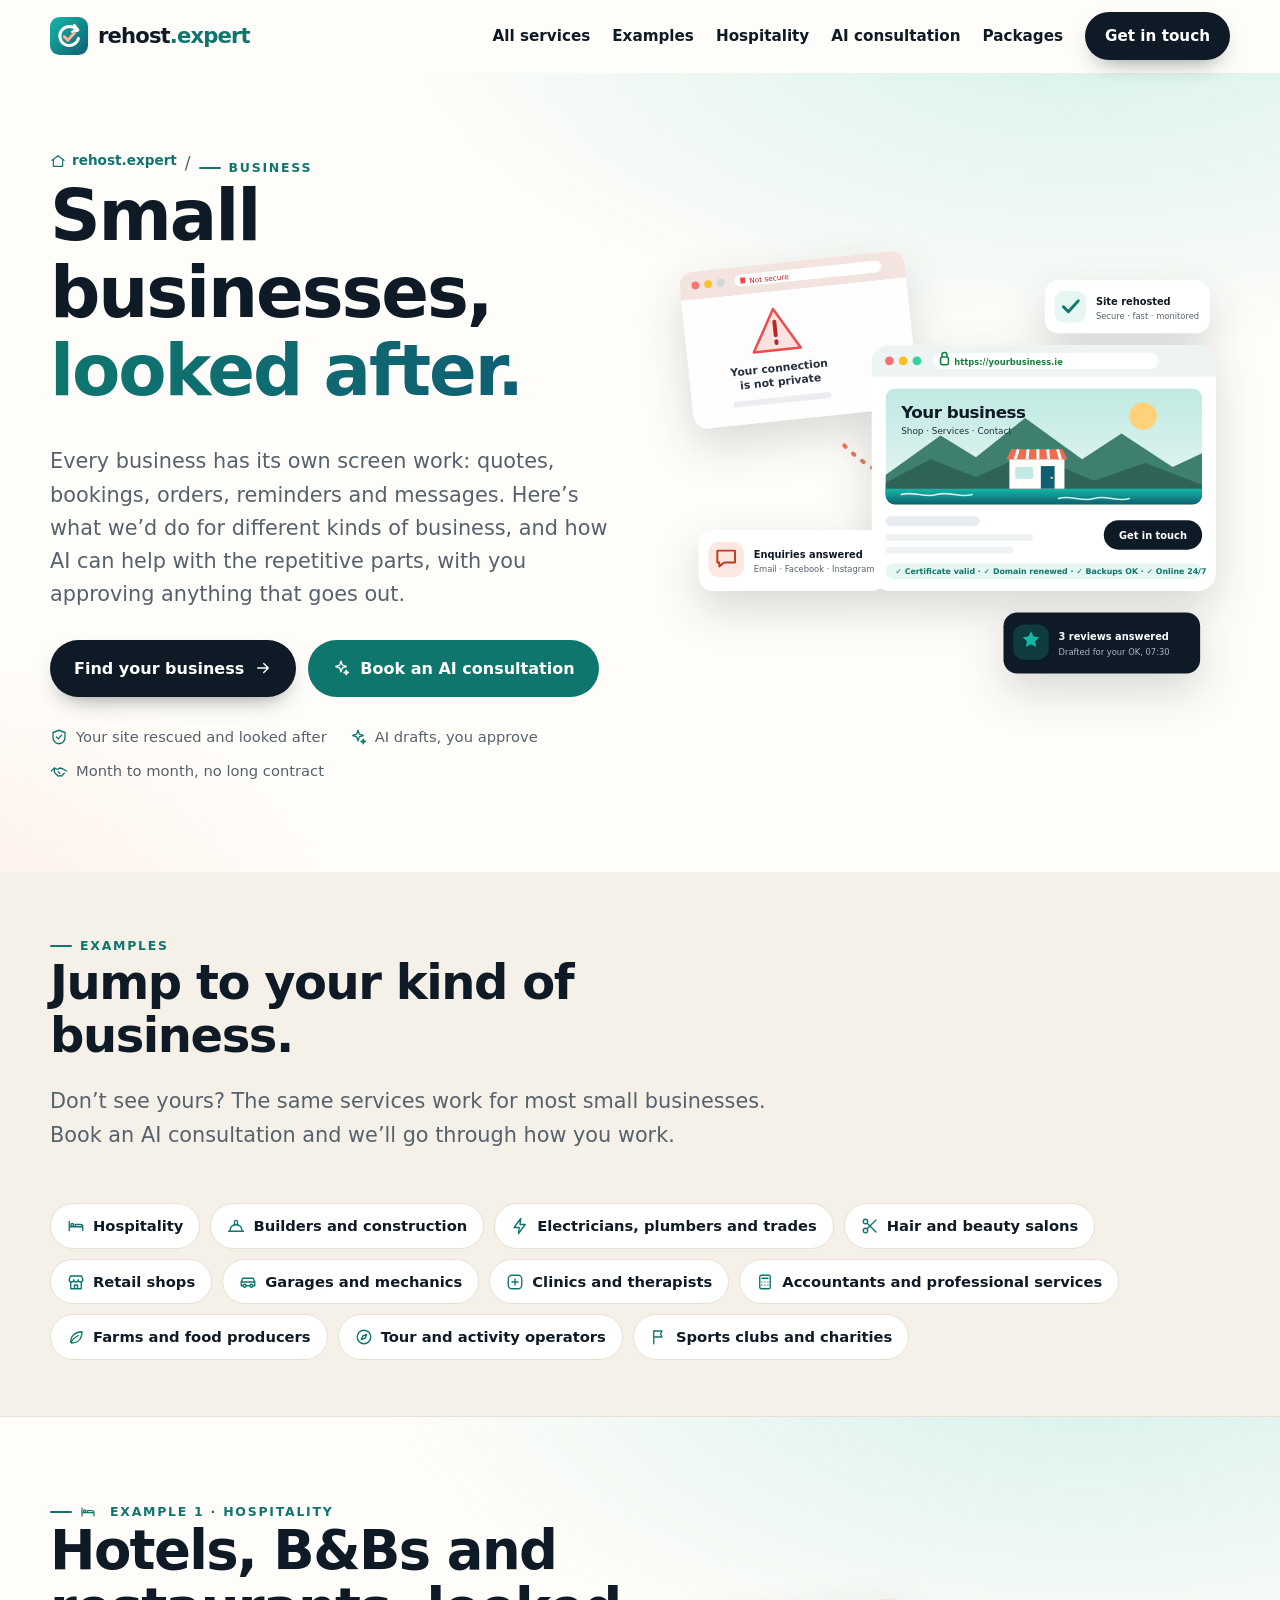
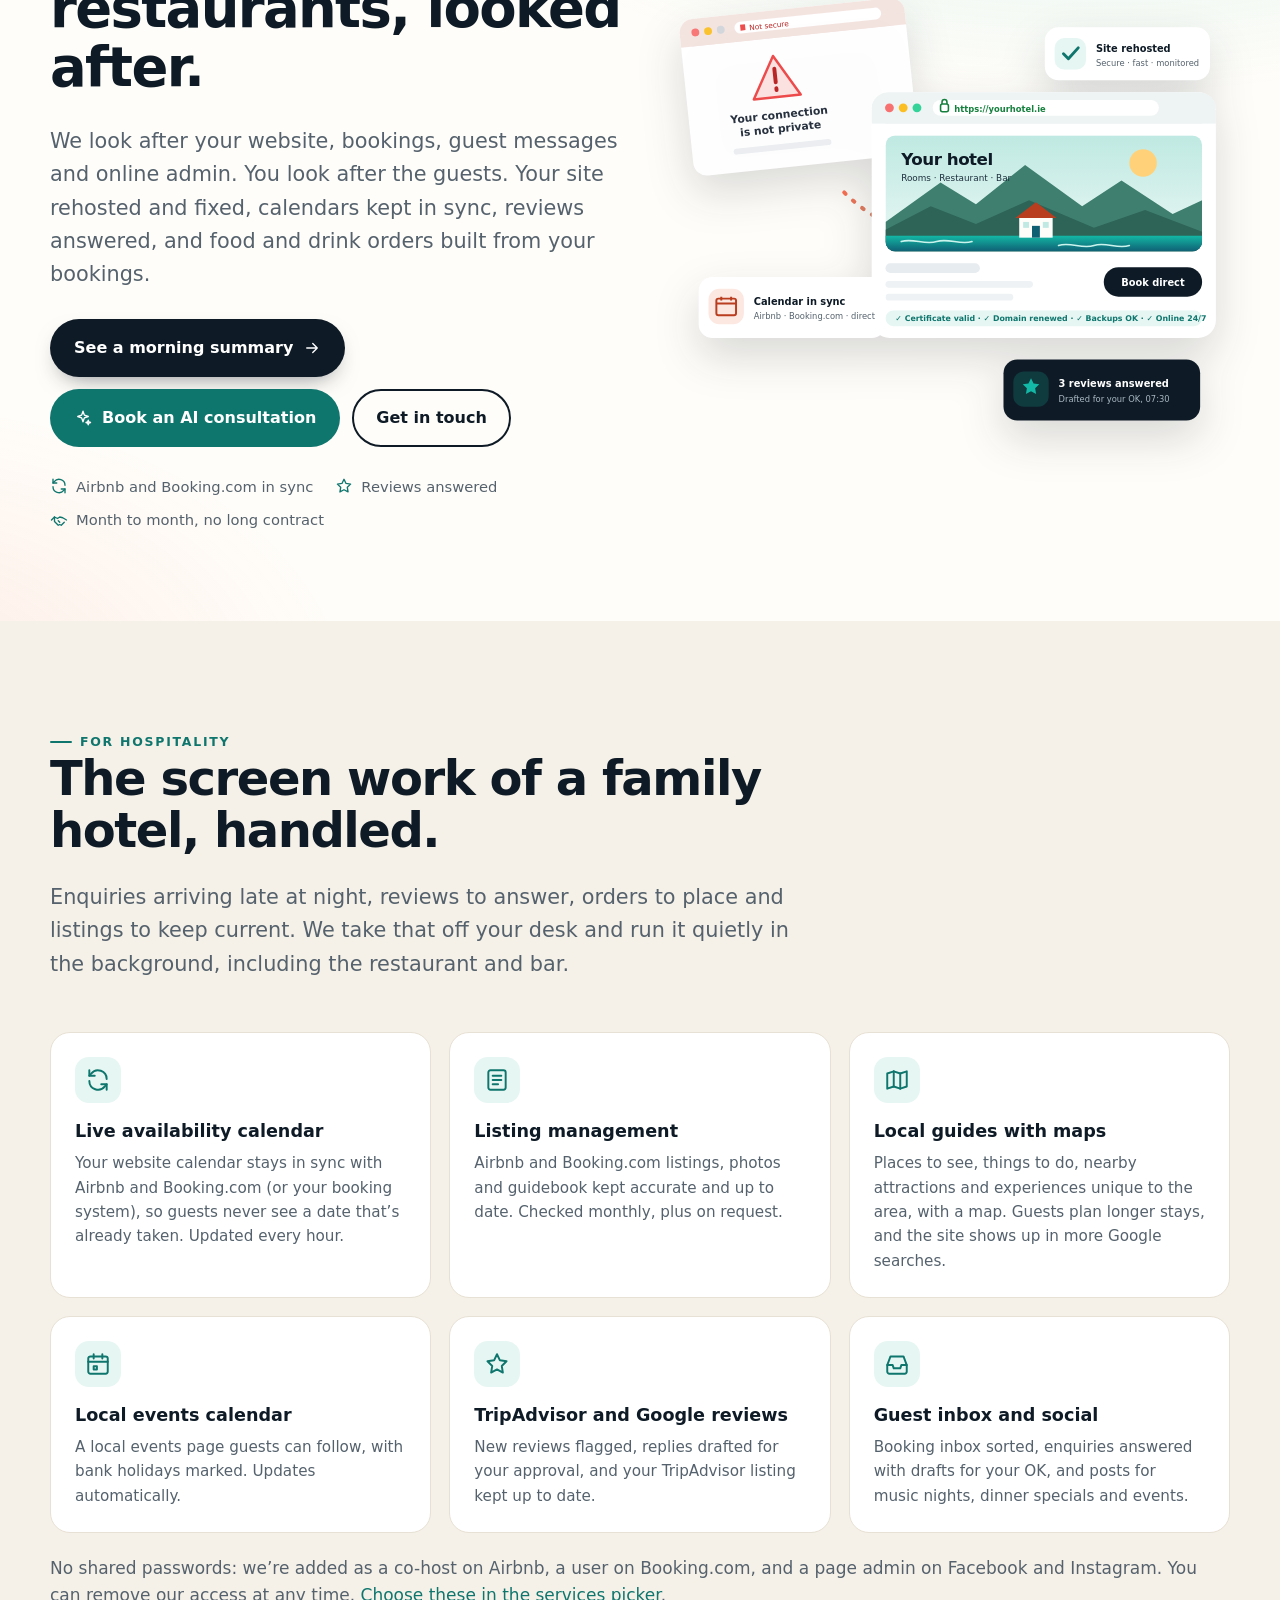
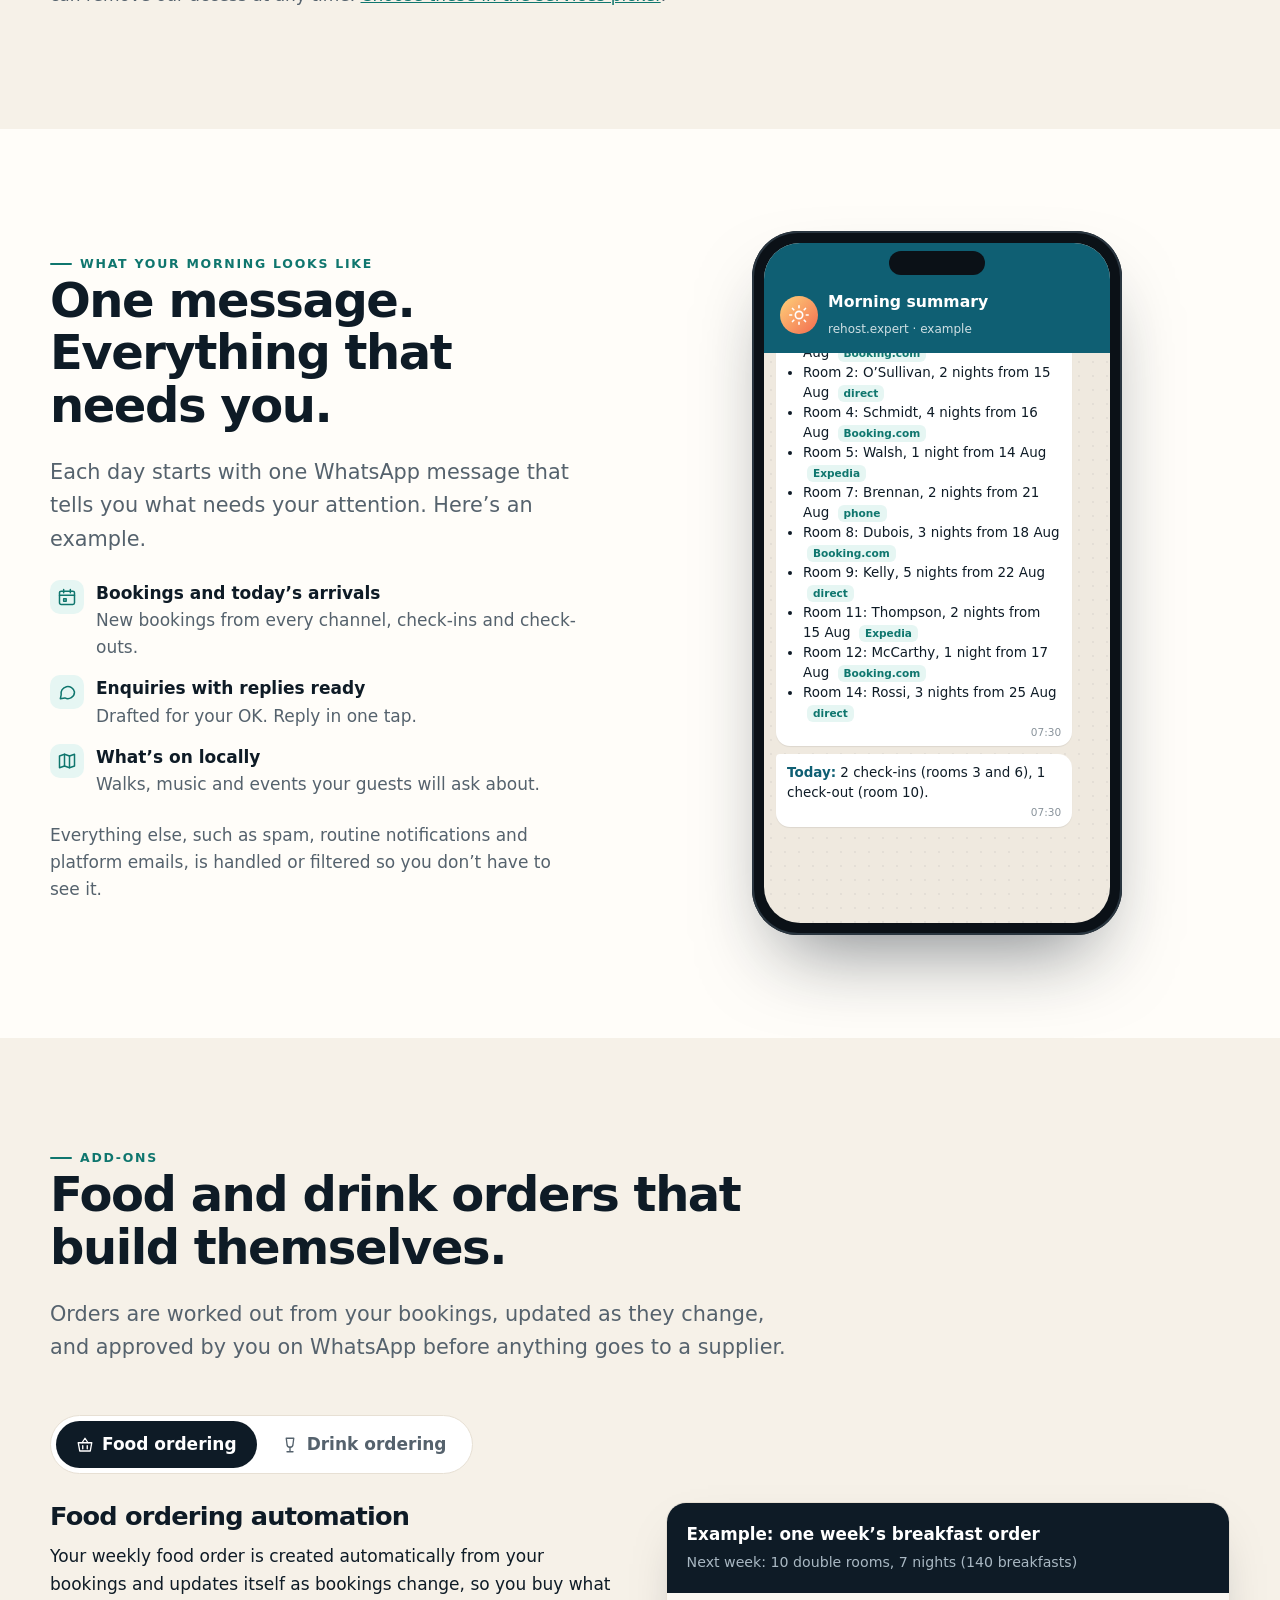
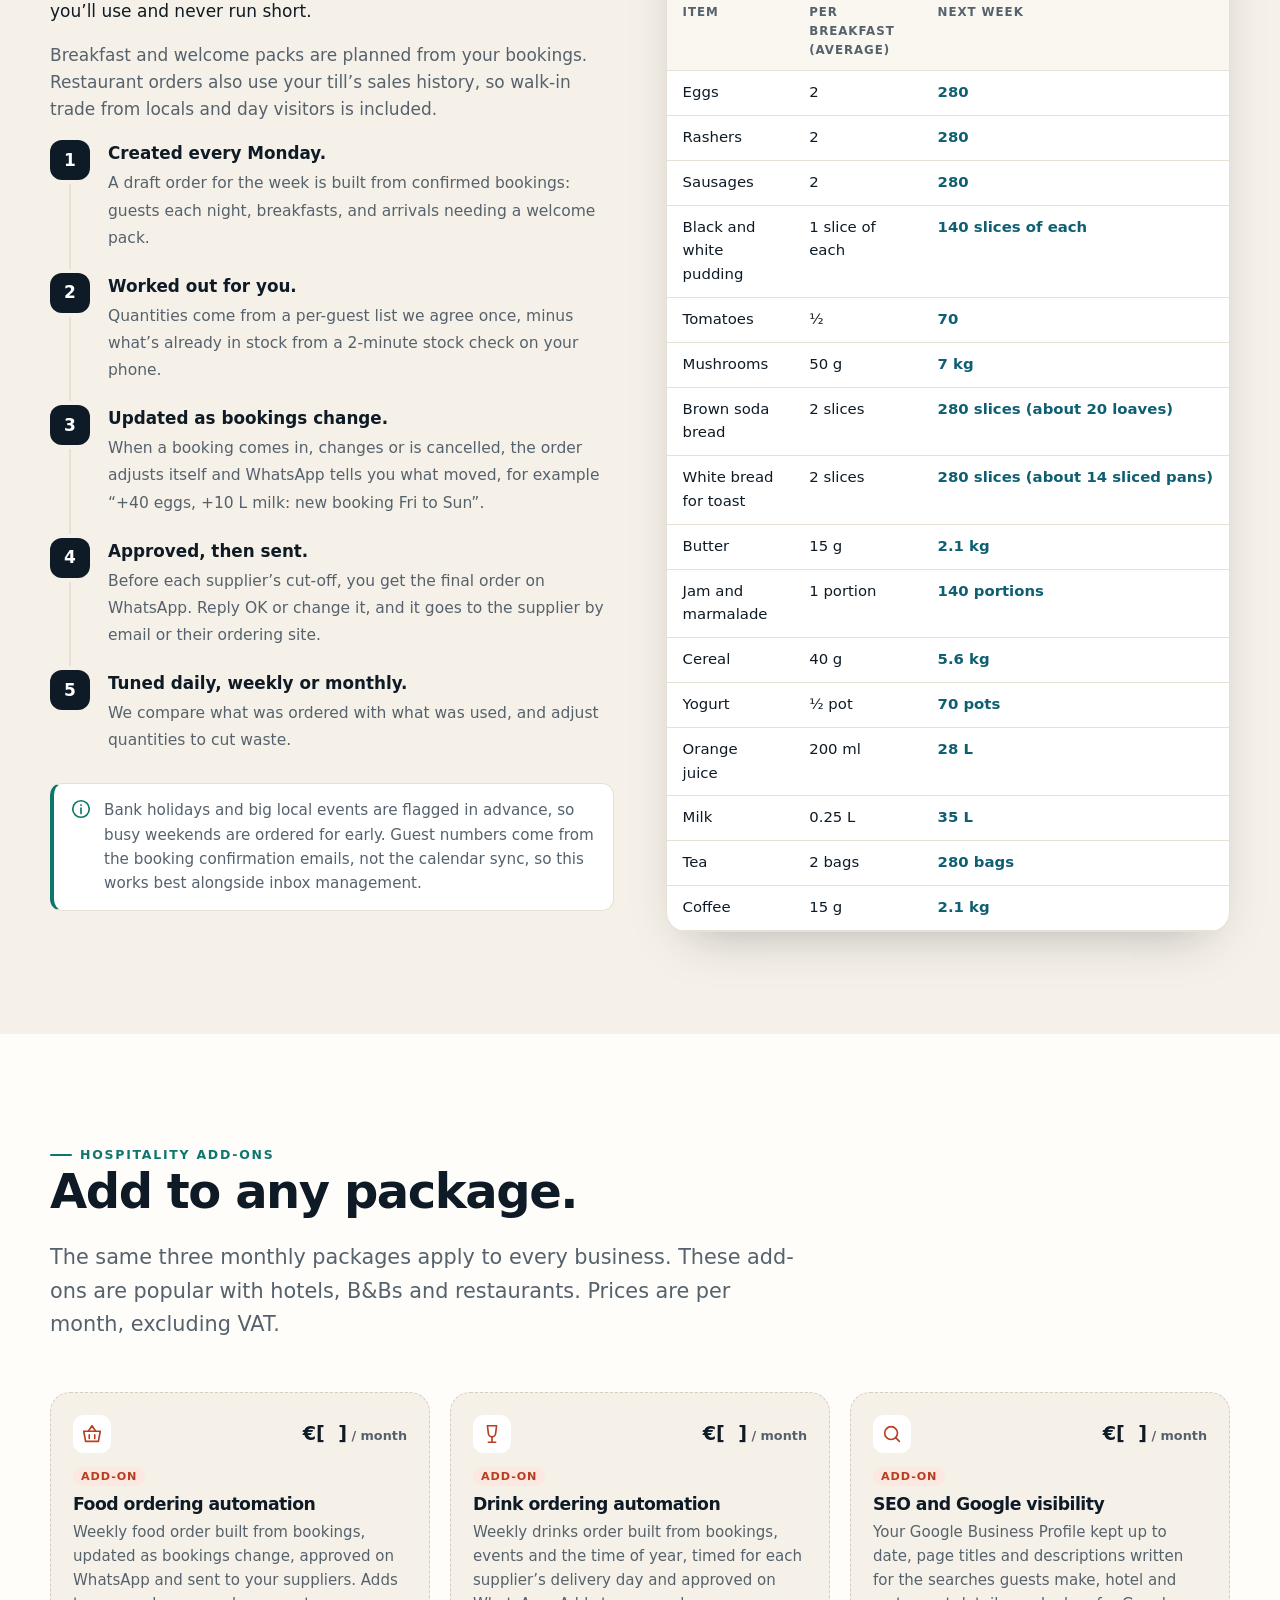
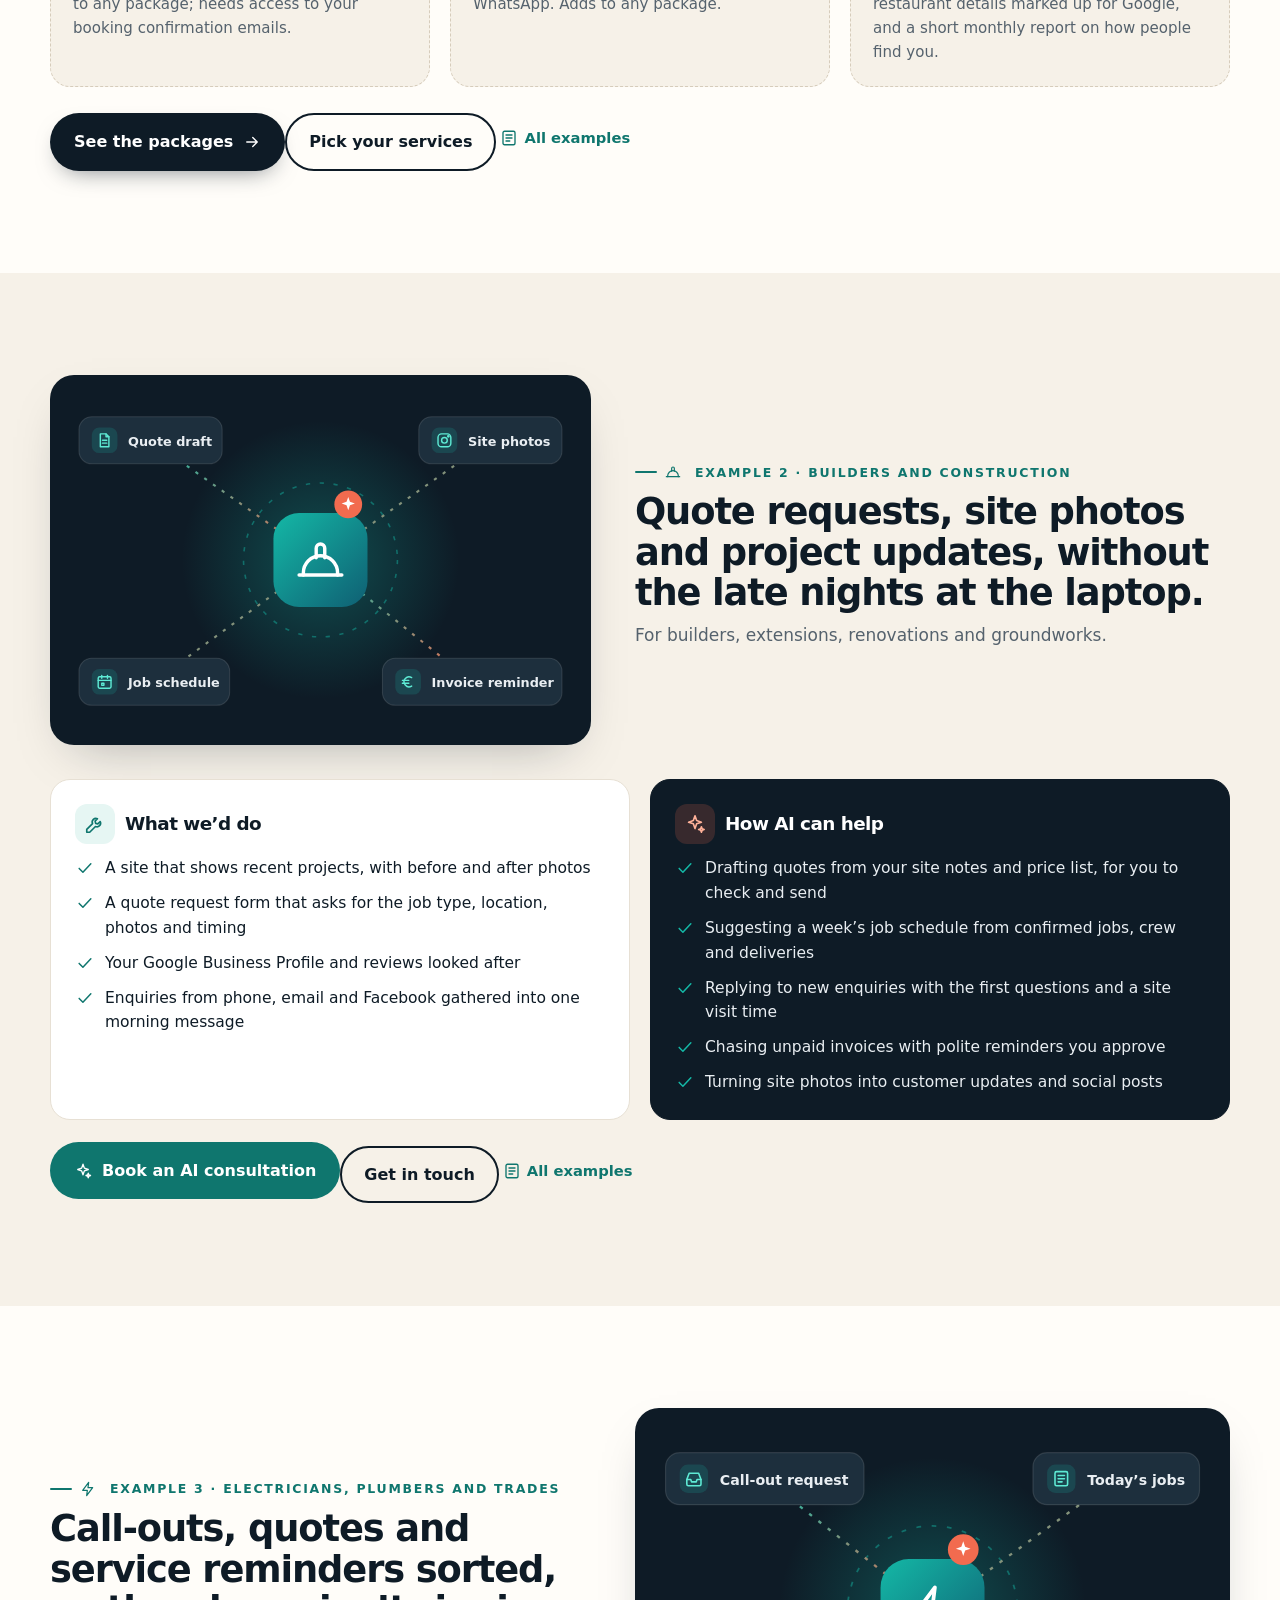
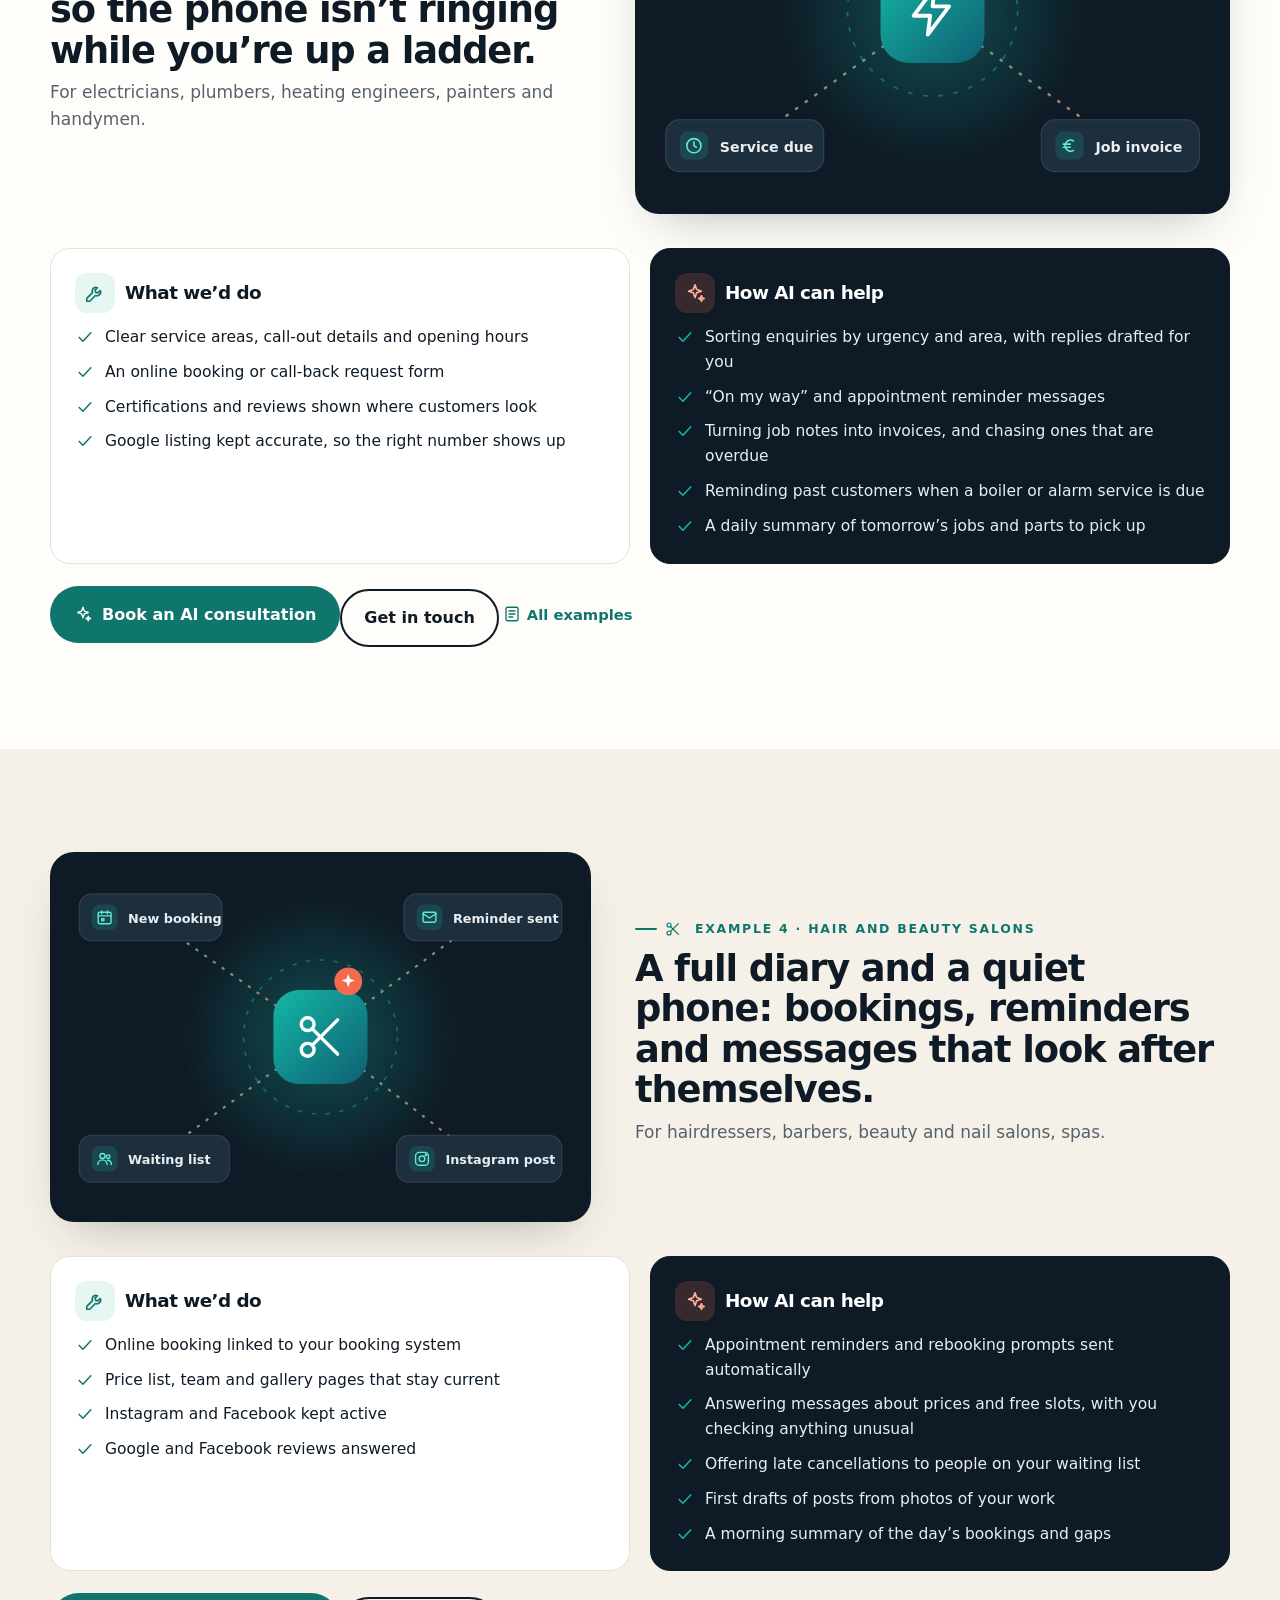
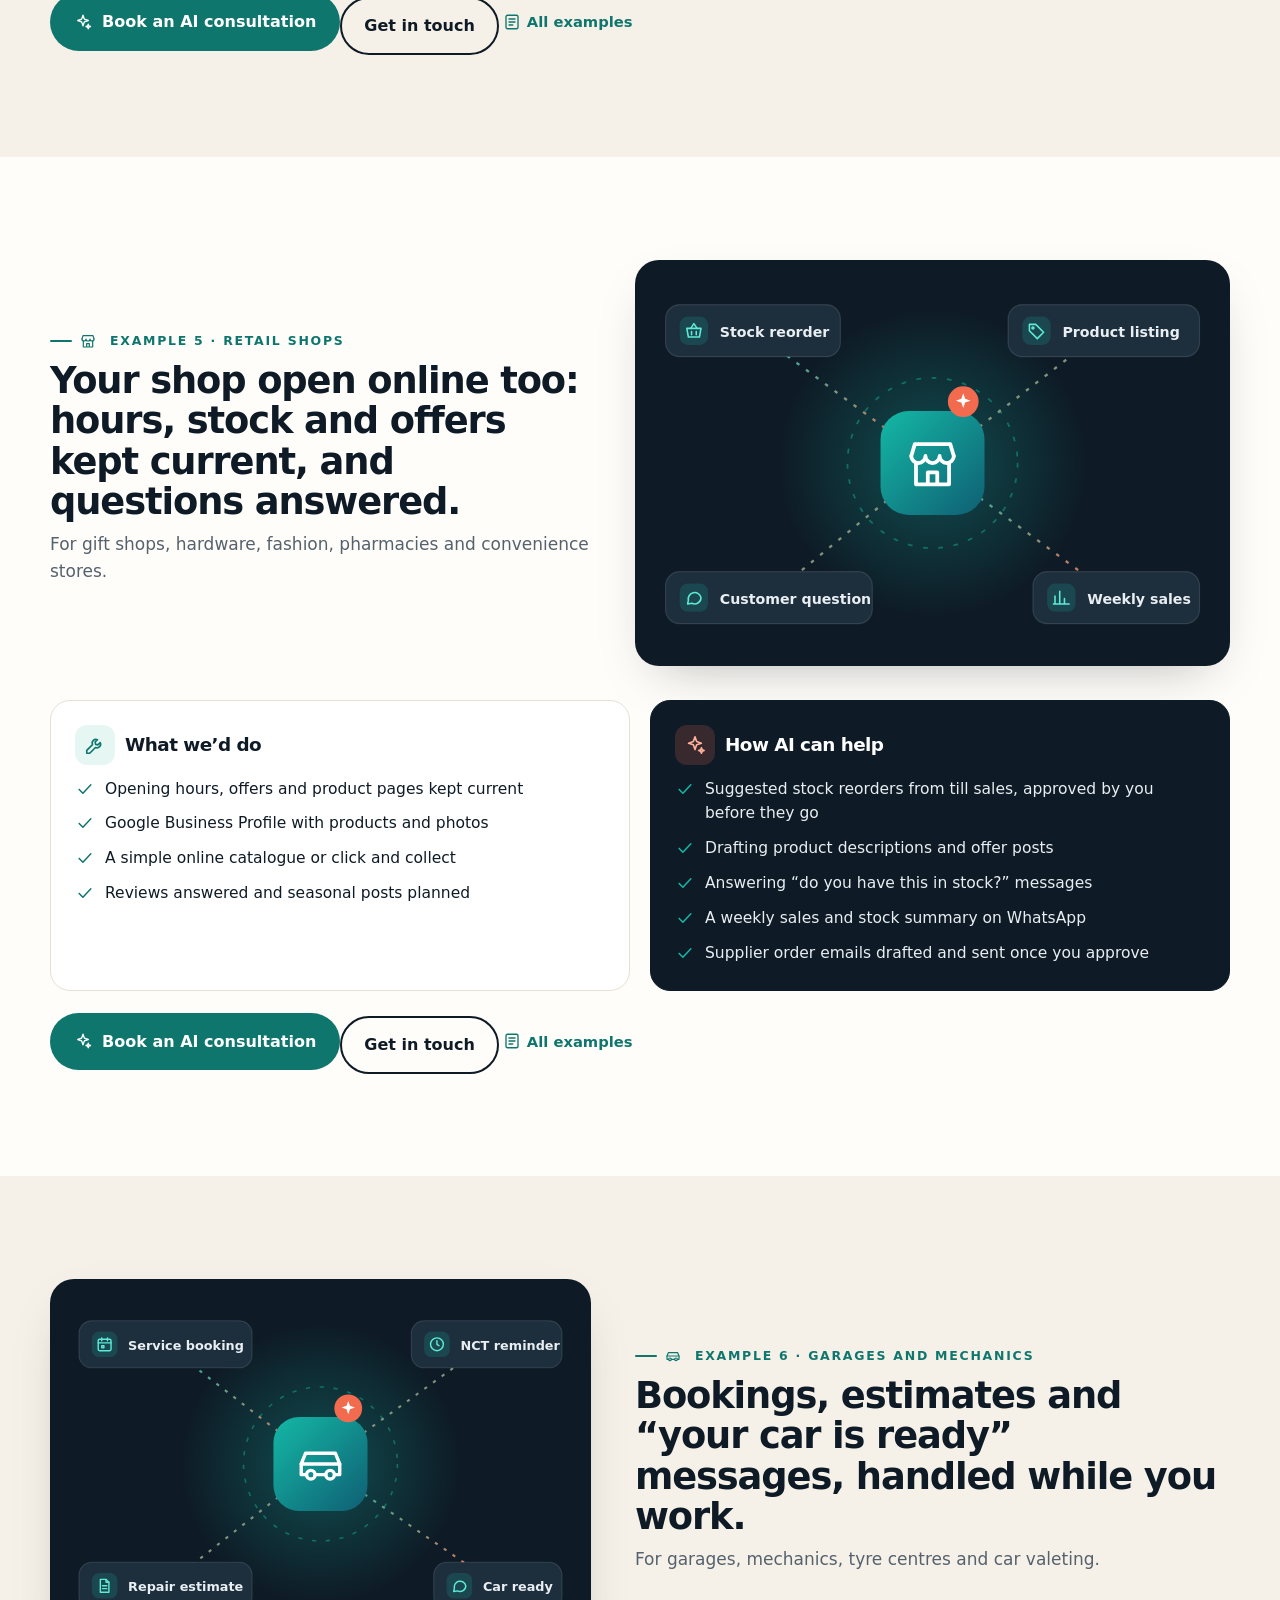
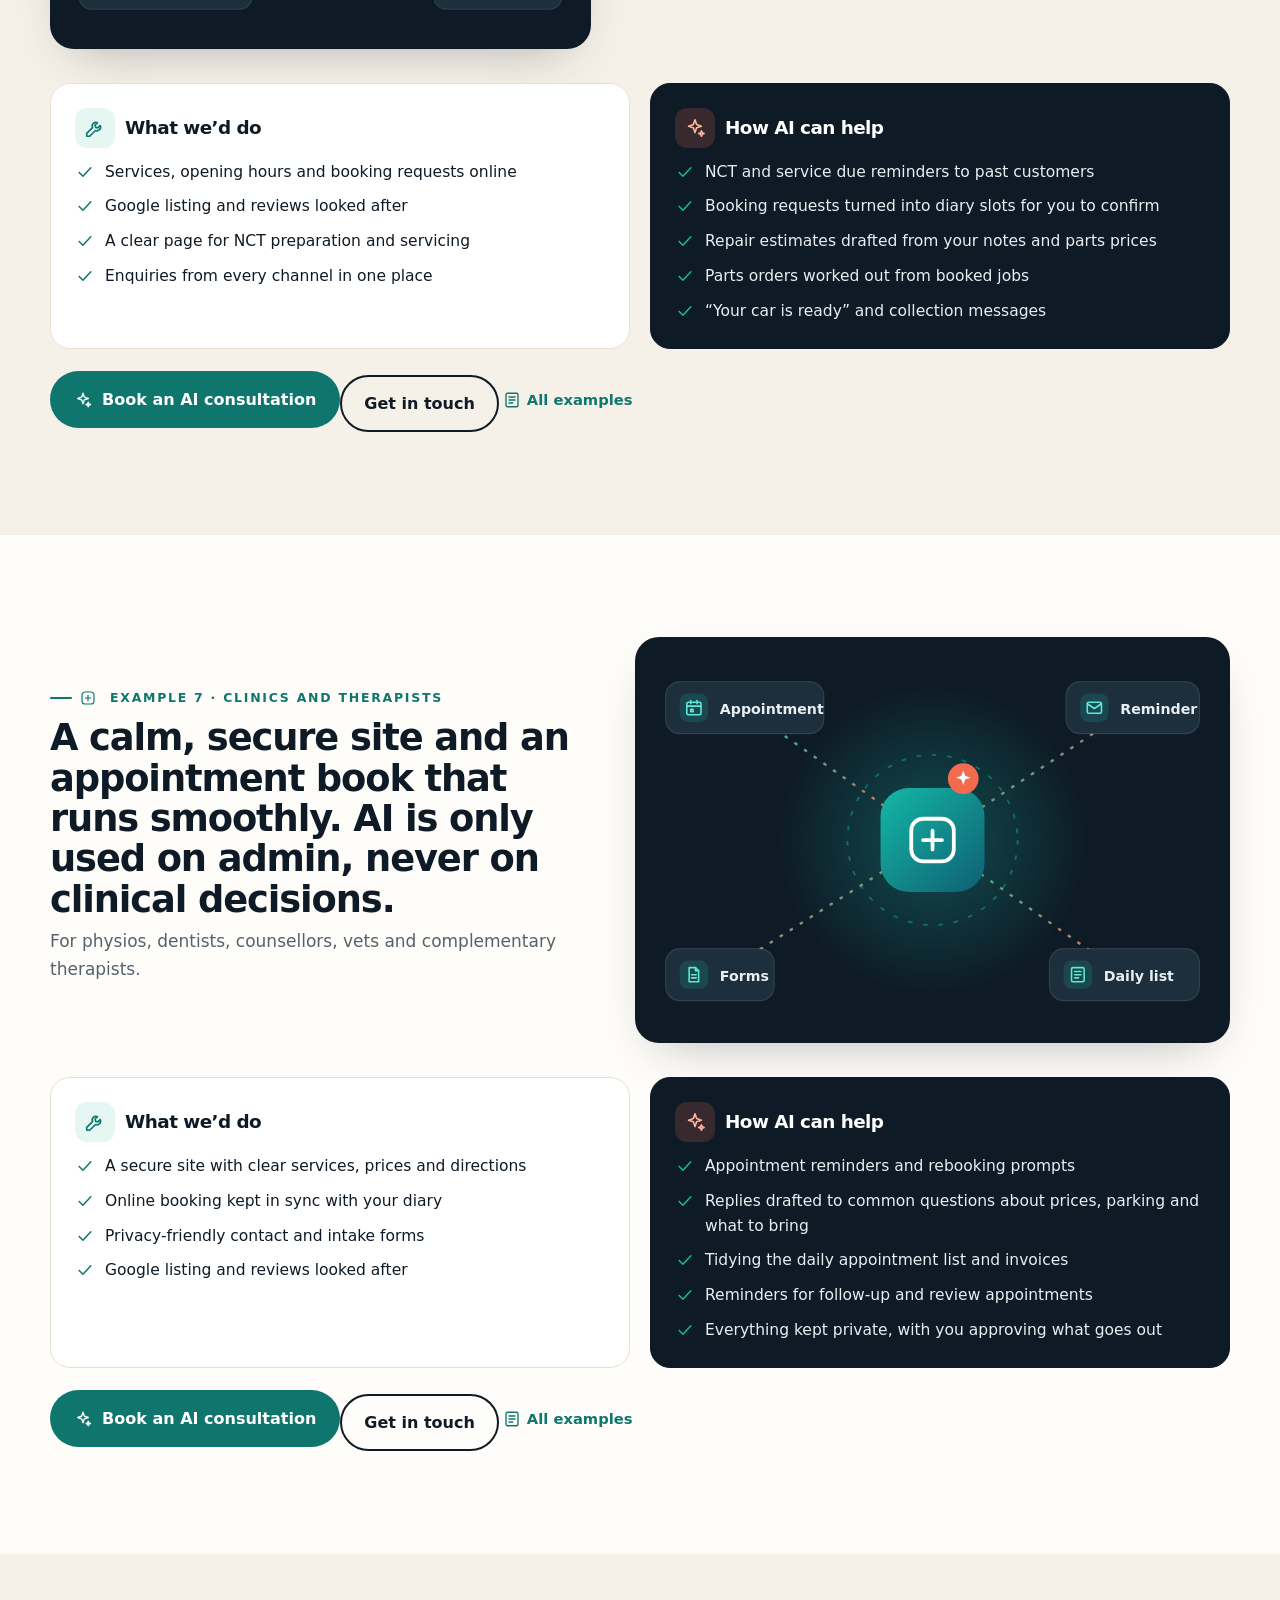
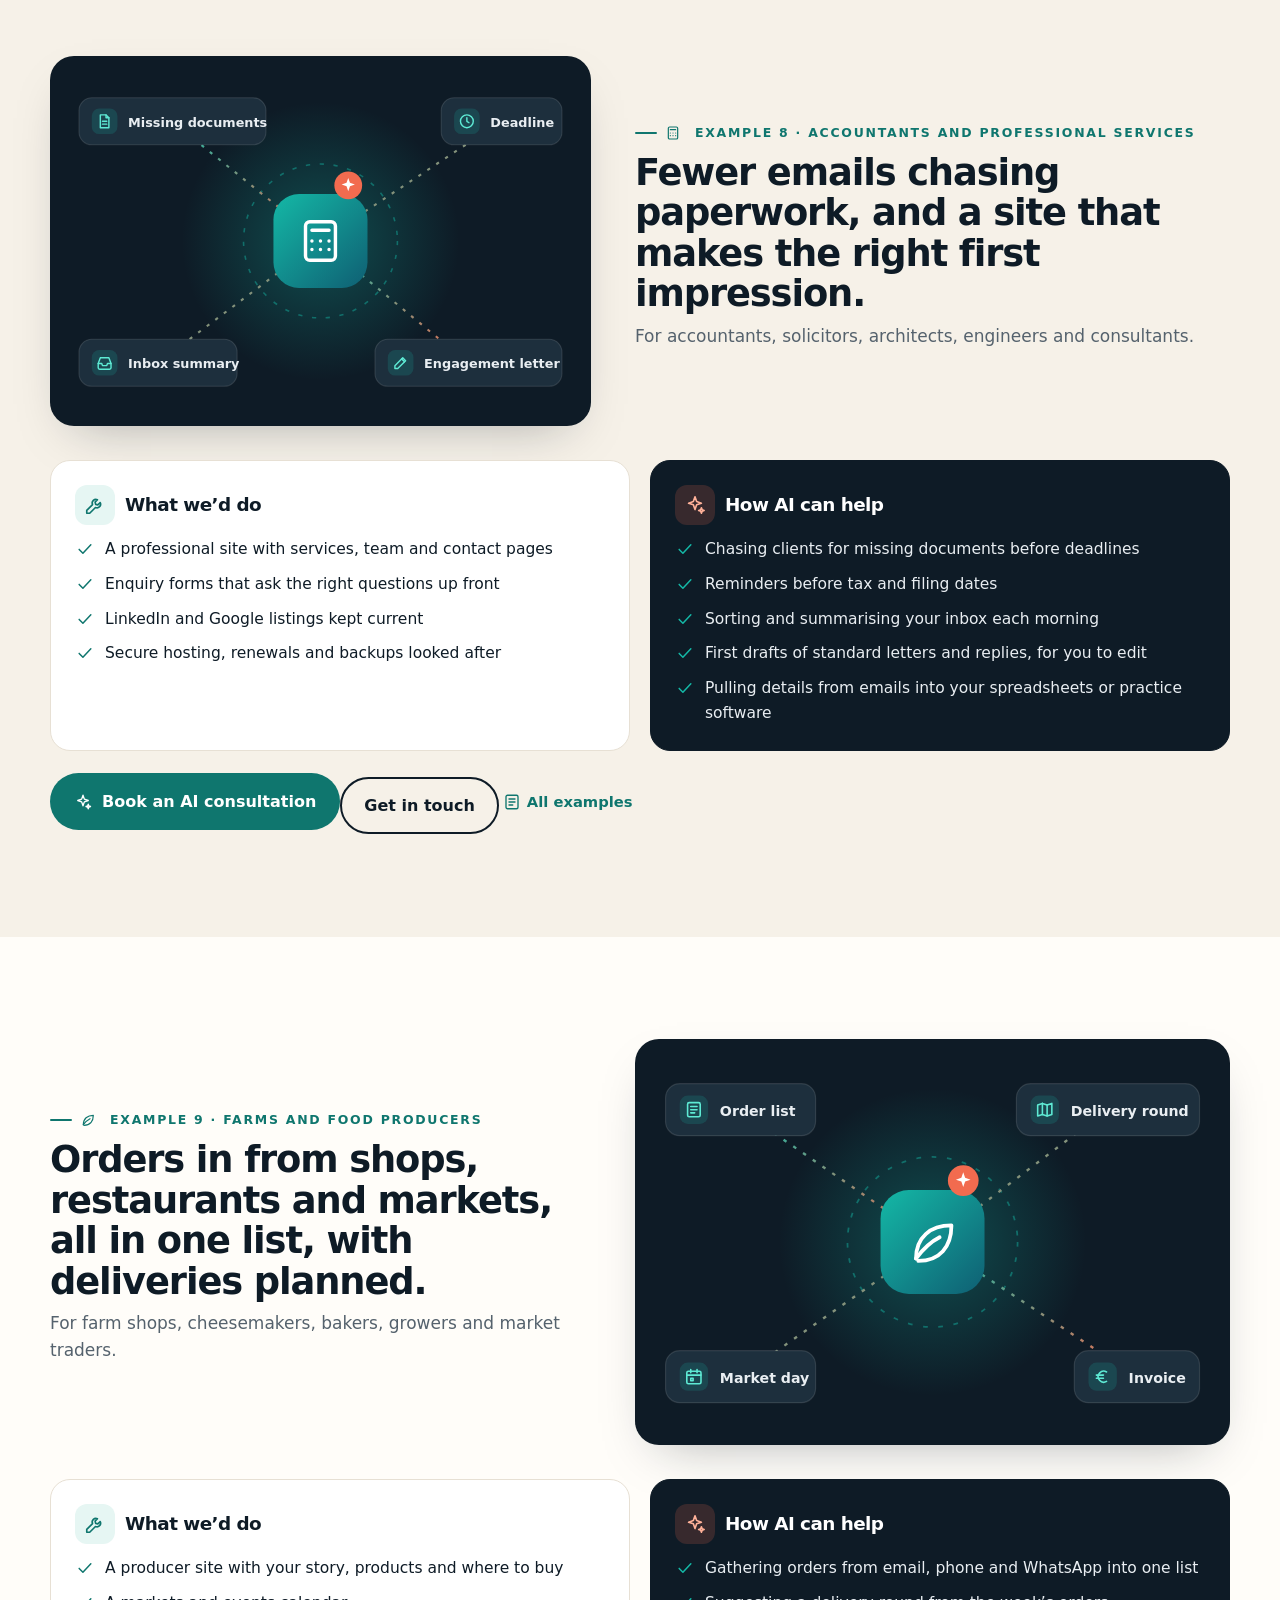
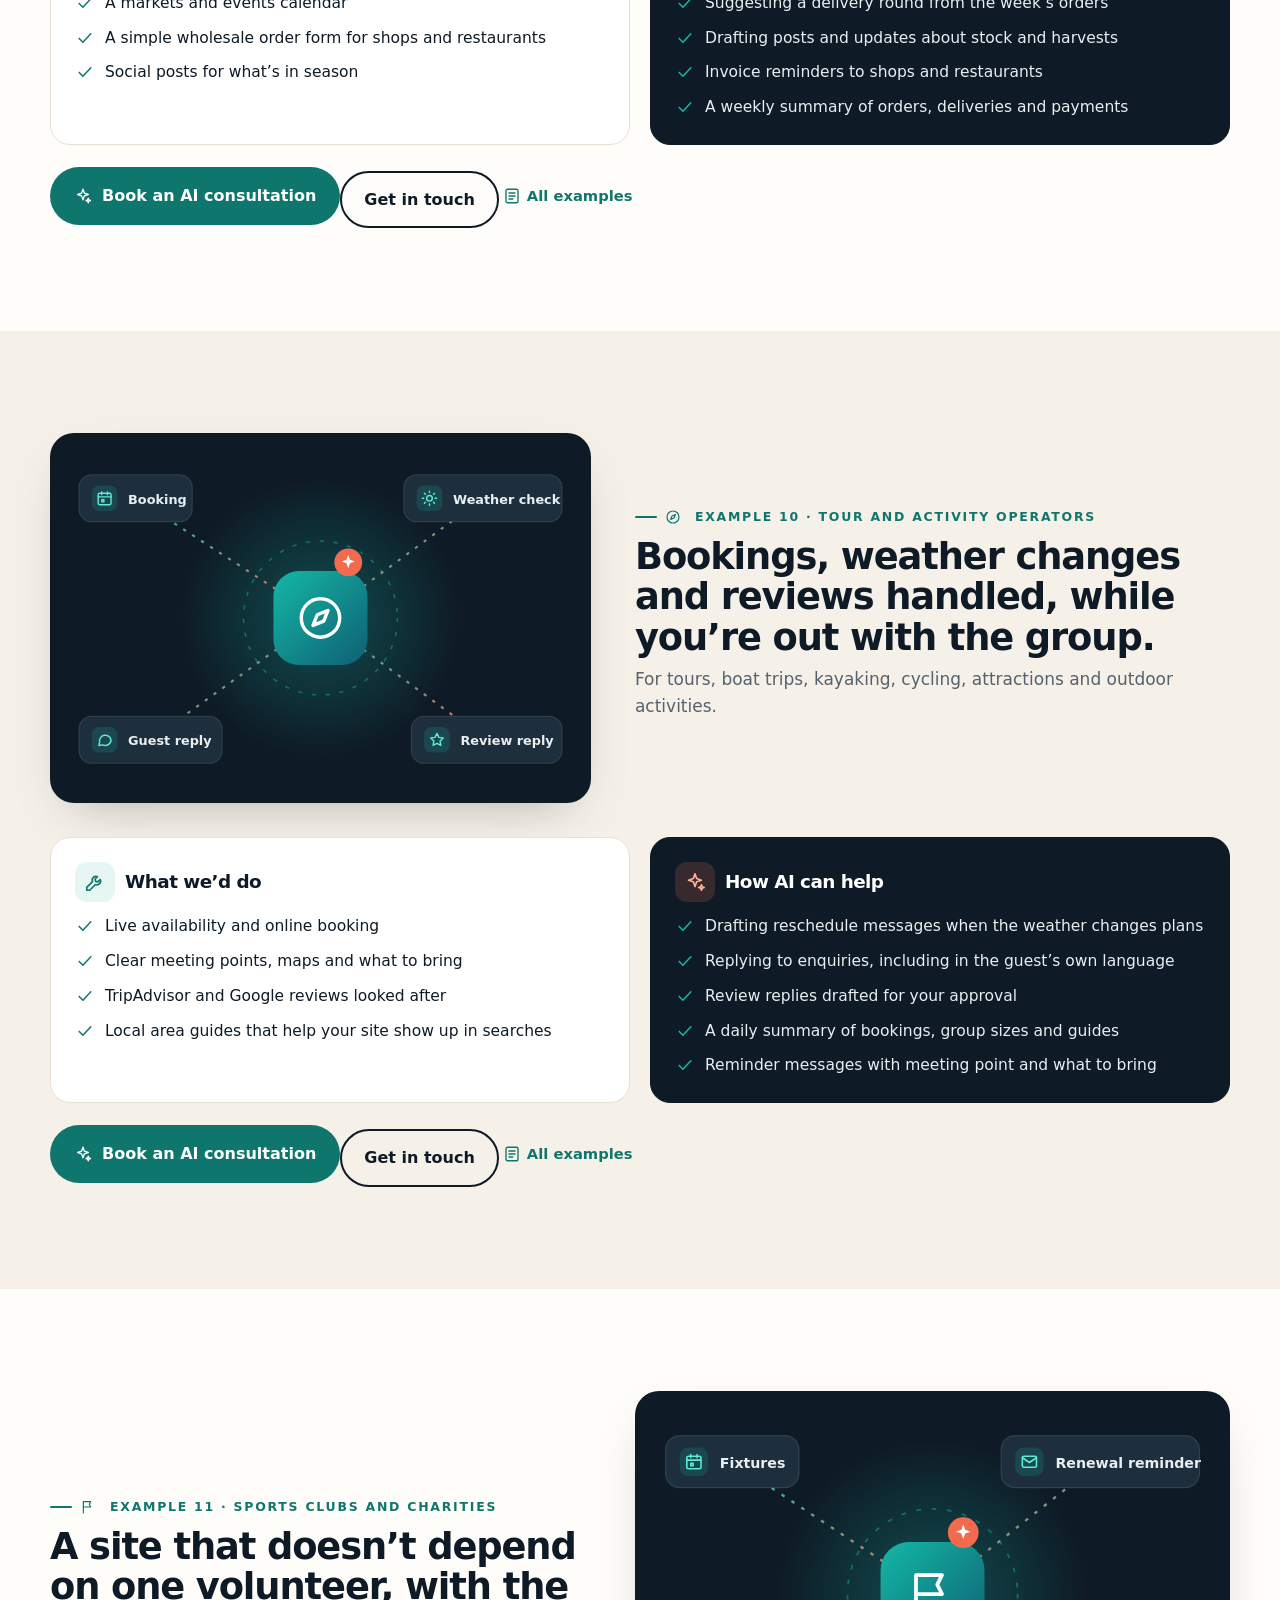
==== commit 266c054f: "Nav: underline active menu item (click, scrollspy, #hash on load) with aria-current; bump asset fing" ====
--- a/business.html
+++ b/business.html
@@ -11,8 +11,8 @@
 <meta property="og:title" content="Business examples · rehost.expert · Websites, admin and AI help for small businesses">
 <meta property="og:description" content="Website rescue, admin and AI help for small businesses, with examples by type of business.">
 <meta property="og:type" content="website">
-<link rel="icon" href="favicon.svg?v=89489a80d5" type="image/svg+xml">
-<link rel="stylesheet" href="style.css?v=89489a80d5">
+<link rel="icon" href="favicon.svg?v=380867d35b" type="image/svg+xml">
+<link rel="stylesheet" href="style.css?v=380867d35b">
 <script>document.documentElement.classList.remove('no-js')</script>
 </head>
 <body id="top">
@@ -434,6 +434,6 @@
 </div></section>
 </main>
 <footer class="foot"><div class="wrap"><a class="brand" href="index.html" aria-label="rehost.expert home"><svg viewBox="0 0 64 64" aria-hidden="true"><defs><linearGradient id="lg" x1="0" y1="0" x2="1" y2="1"><stop offset="0" stop-color="#14b8a6"/><stop offset="1" stop-color="#0f5f73"/></linearGradient></defs><rect width="64" height="64" rx="16" fill="url(#lg)"/><path d="M45 22a16 16 0 1 0 3 14" fill="none" stroke="#fff" stroke-width="5" stroke-linecap="round"/><path d="M41 14l6 8-9 3" fill="none" stroke="#fff" stroke-width="5" stroke-linecap="round" stroke-linejoin="round"/><path d="M24 33l6 6 11-12" fill="none" stroke="#ffb199" stroke-width="5" stroke-linecap="round" stroke-linejoin="round"/></svg><b>rehost<span>.expert</span></b></a><span>Website rescue, hosting and digital services for small businesses. <a href="index.html">All services</a></span><span class="foot-mail">cara@rehost.expert</span><span>© 2026 rehost.expert</span></div></footer>
-<script src="app.js?v=89489a80d5"></script>
+<script src="app.js?v=380867d35b"></script>
 </body>
 </html>
--- a/style.css
+++ b/style.css
@@ -36,6 +36,8 @@
 .menu{display:flex;gap:22px;align-items:center}
 .menu a{color:var(--ink);text-decoration:none;font-weight:600;font-size:.95rem}
 .menu a:hover{color:var(--sea)}
+.menu a:not(.btn).is-active{color:var(--sea);text-decoration:underline;text-decoration-color:var(--sea);text-decoration-thickness:2px;text-underline-offset:8px}
+.menu .btn.is-active{text-decoration:underline;text-decoration-thickness:2px;text-underline-offset:5px}
 .menu .btn{padding:10px 18px;color:#fff}
 @media (max-width:980px){.menu a:not(.btn){display:none}}
 /* hero */
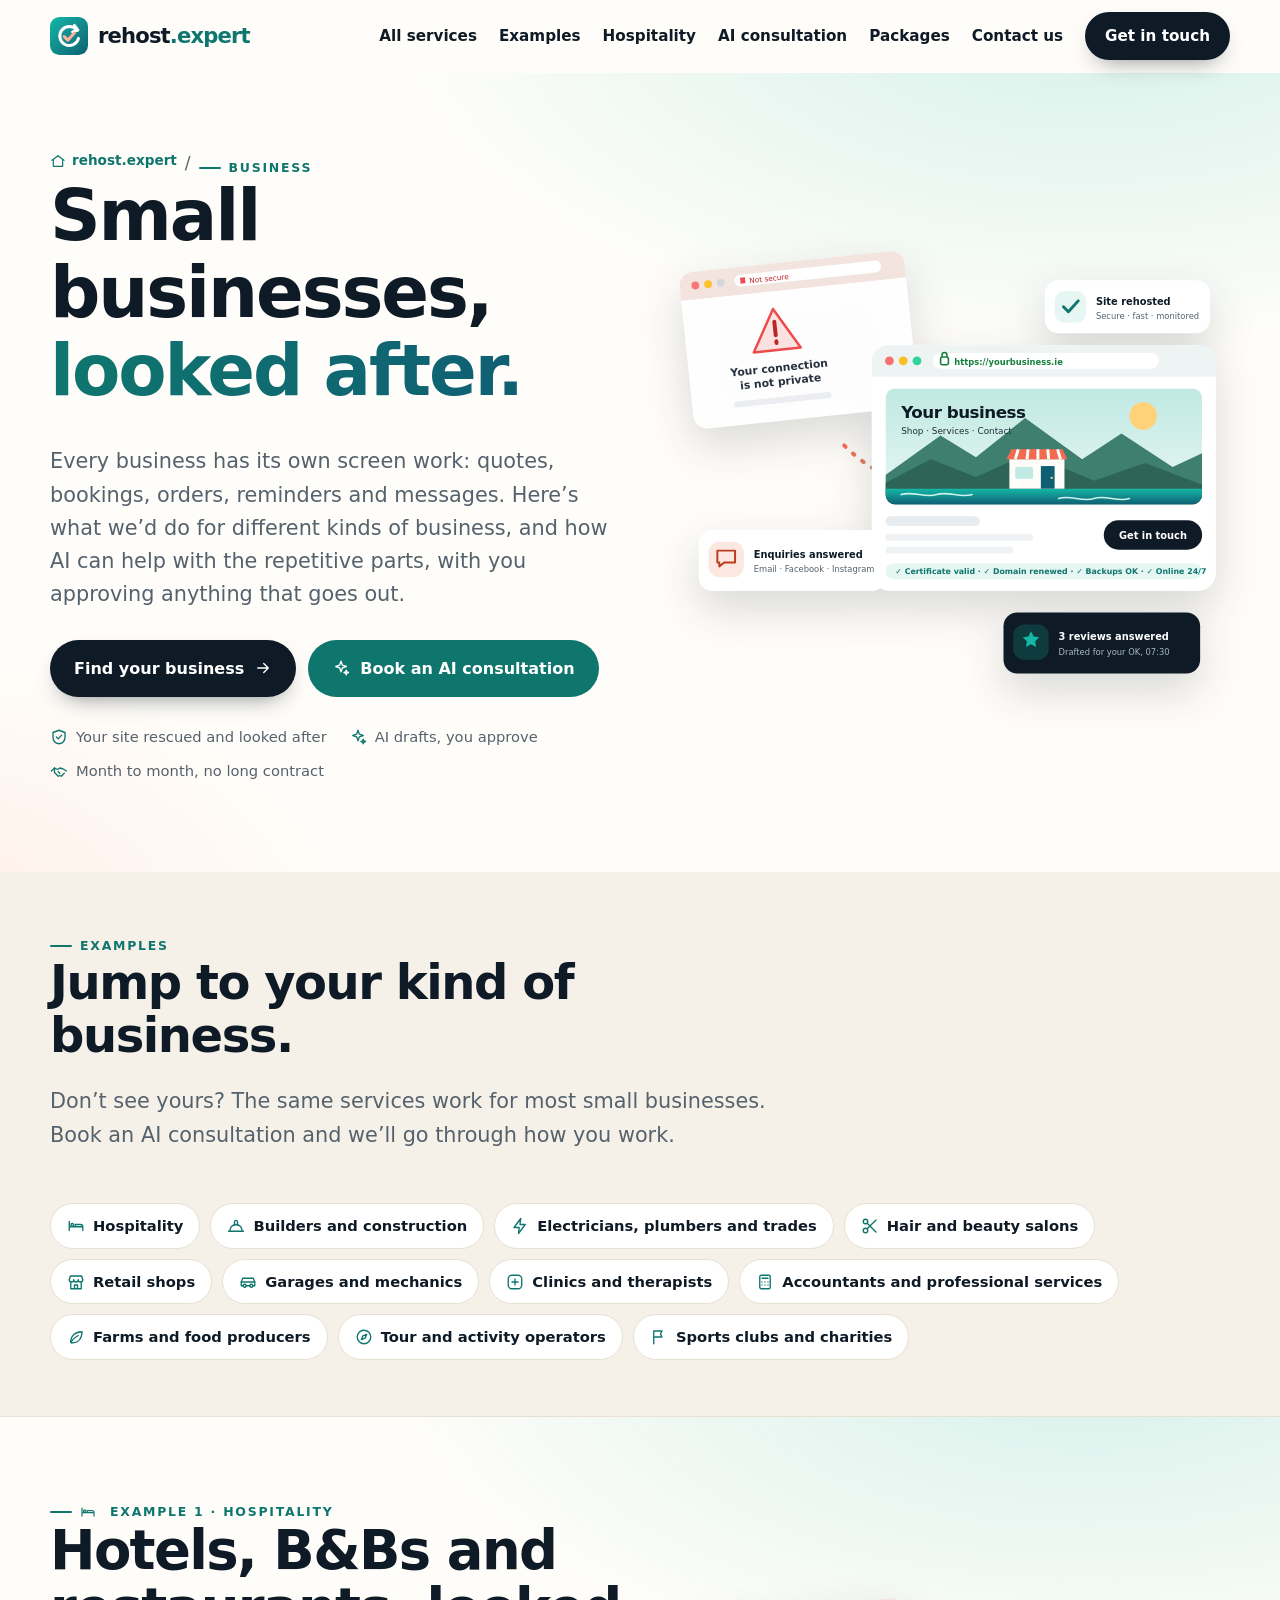
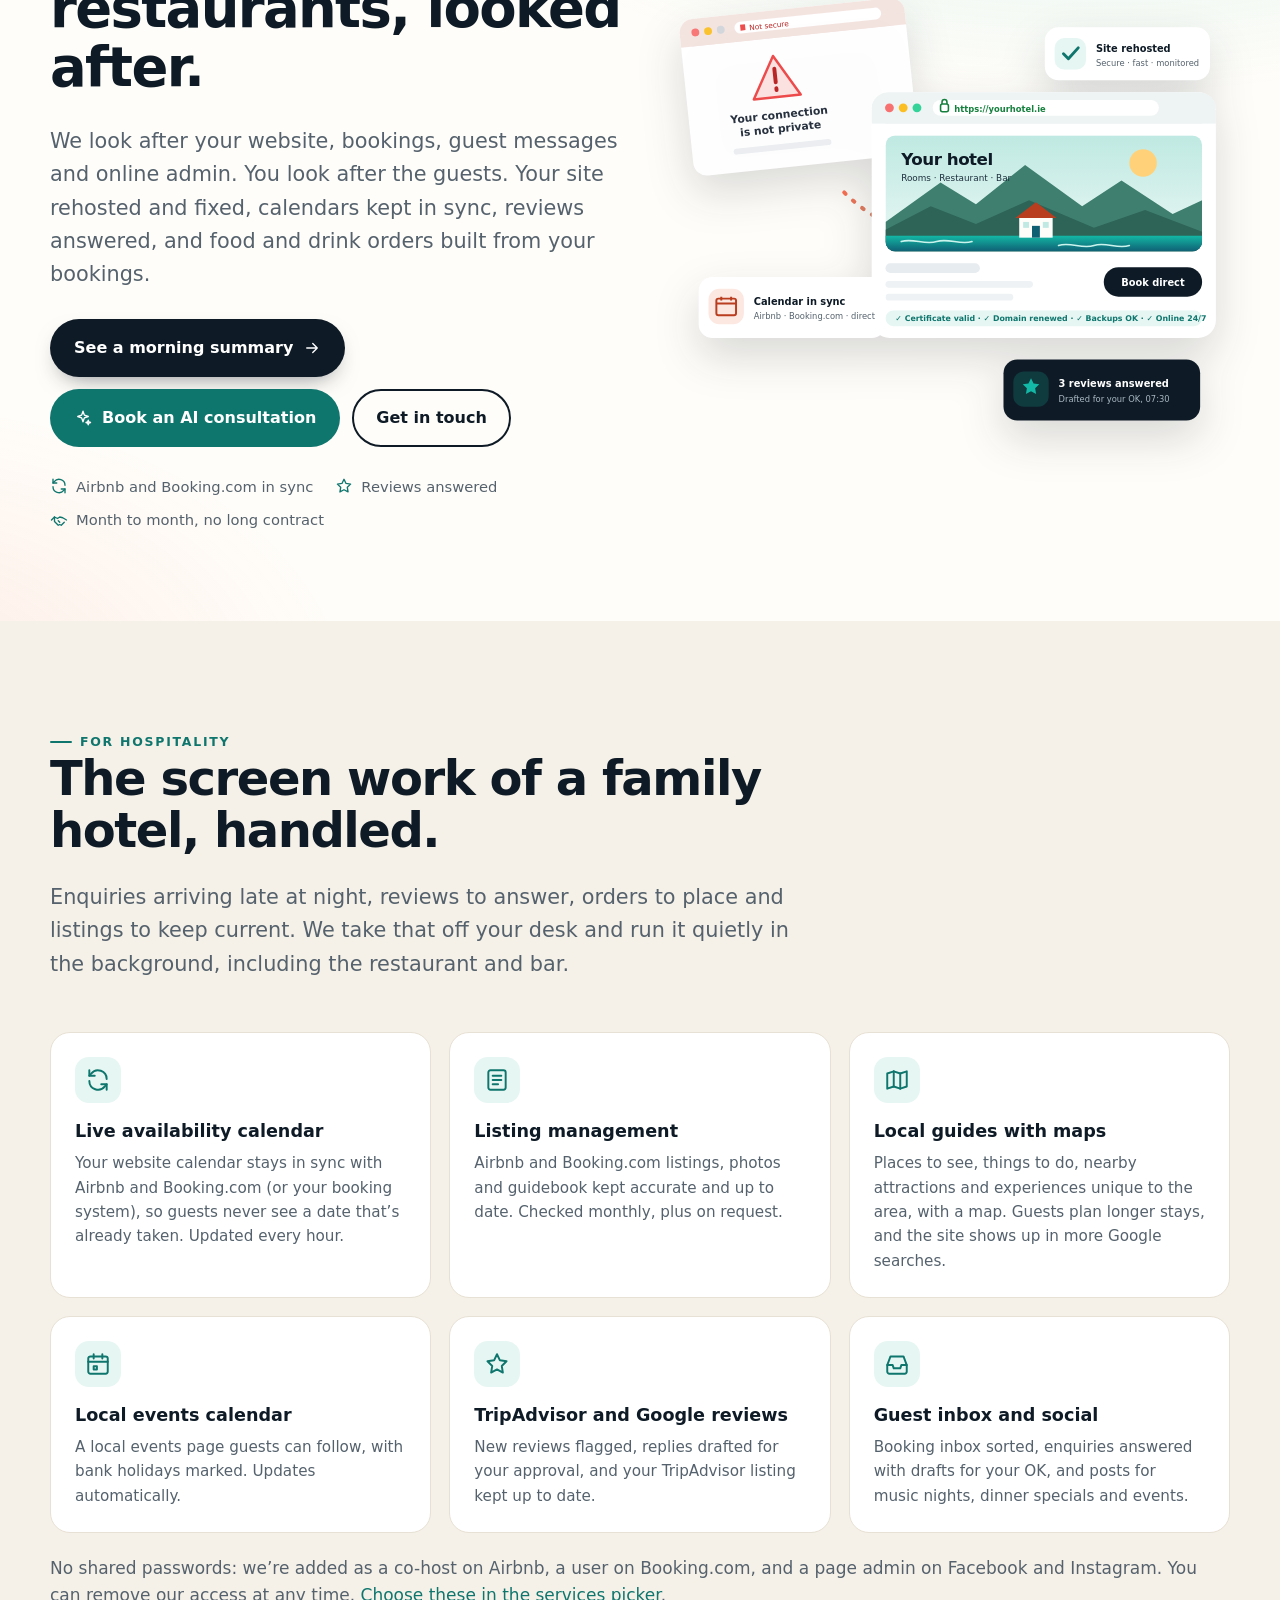
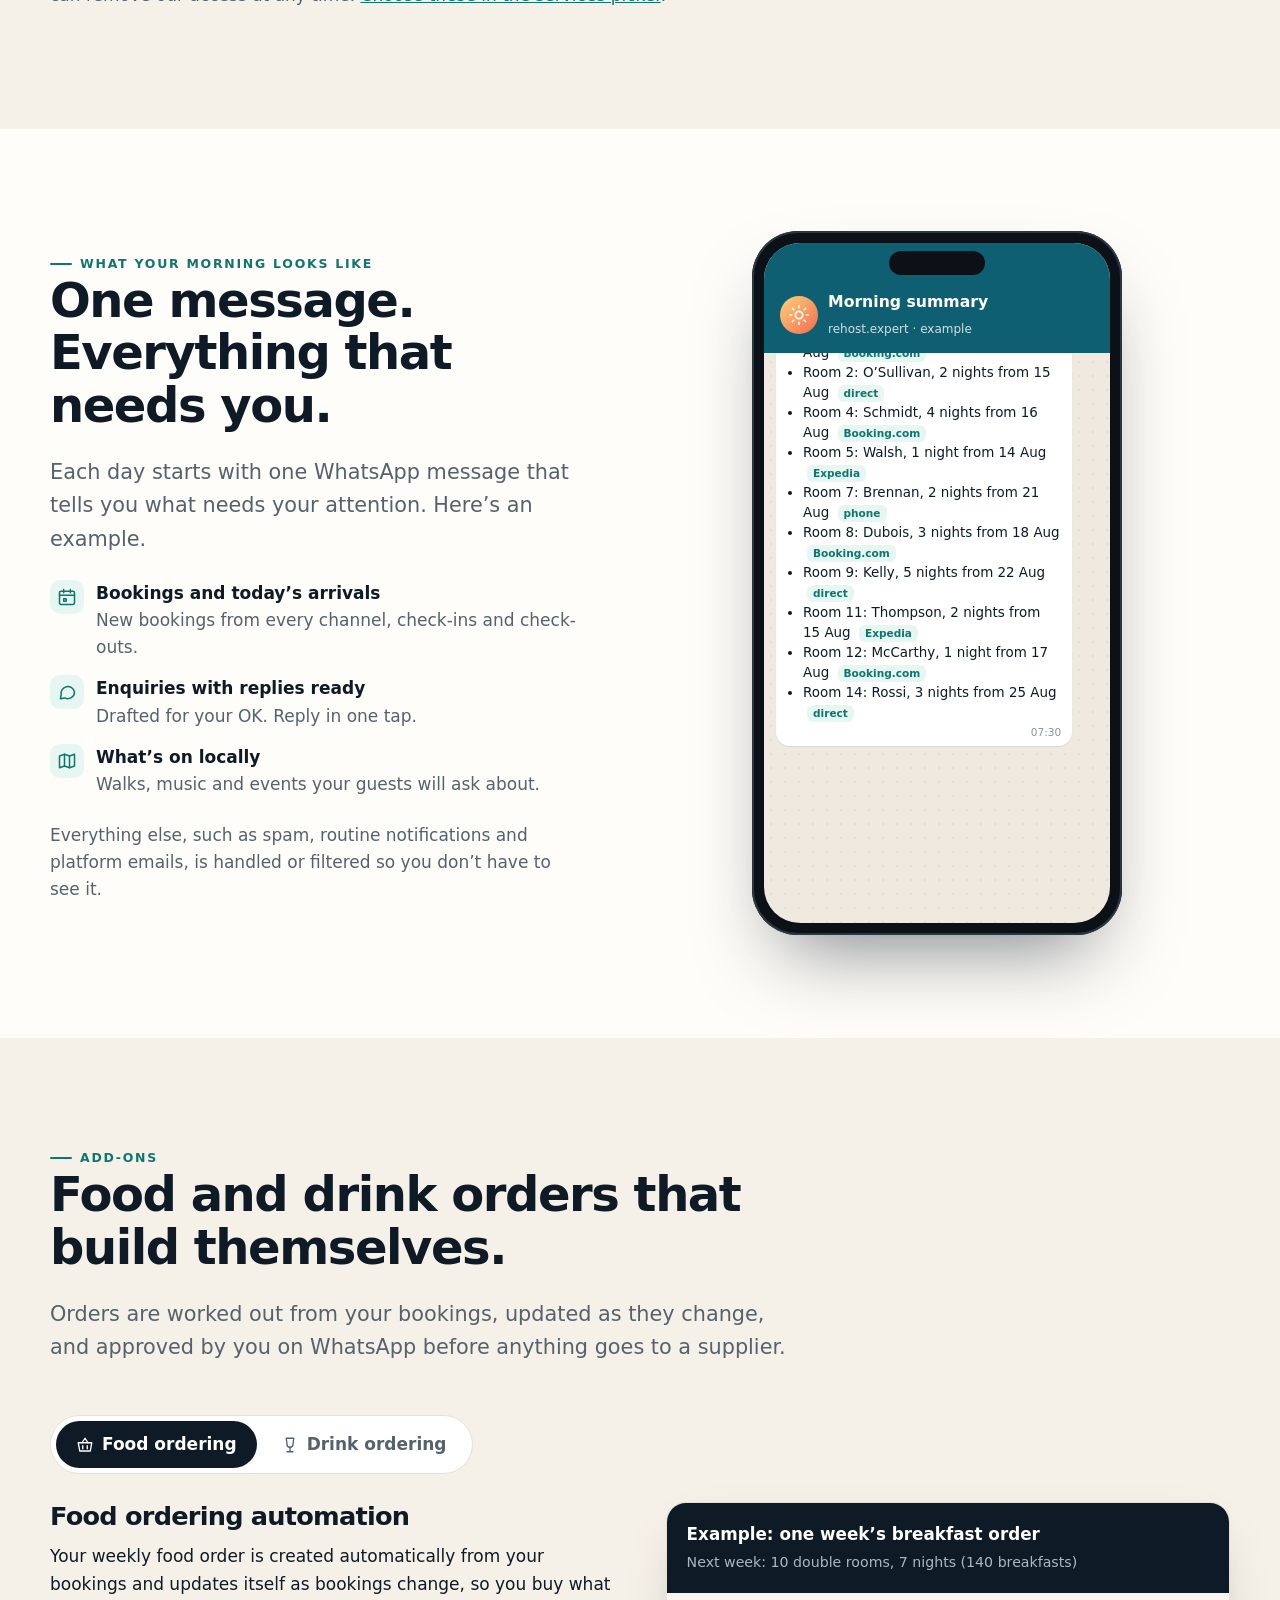
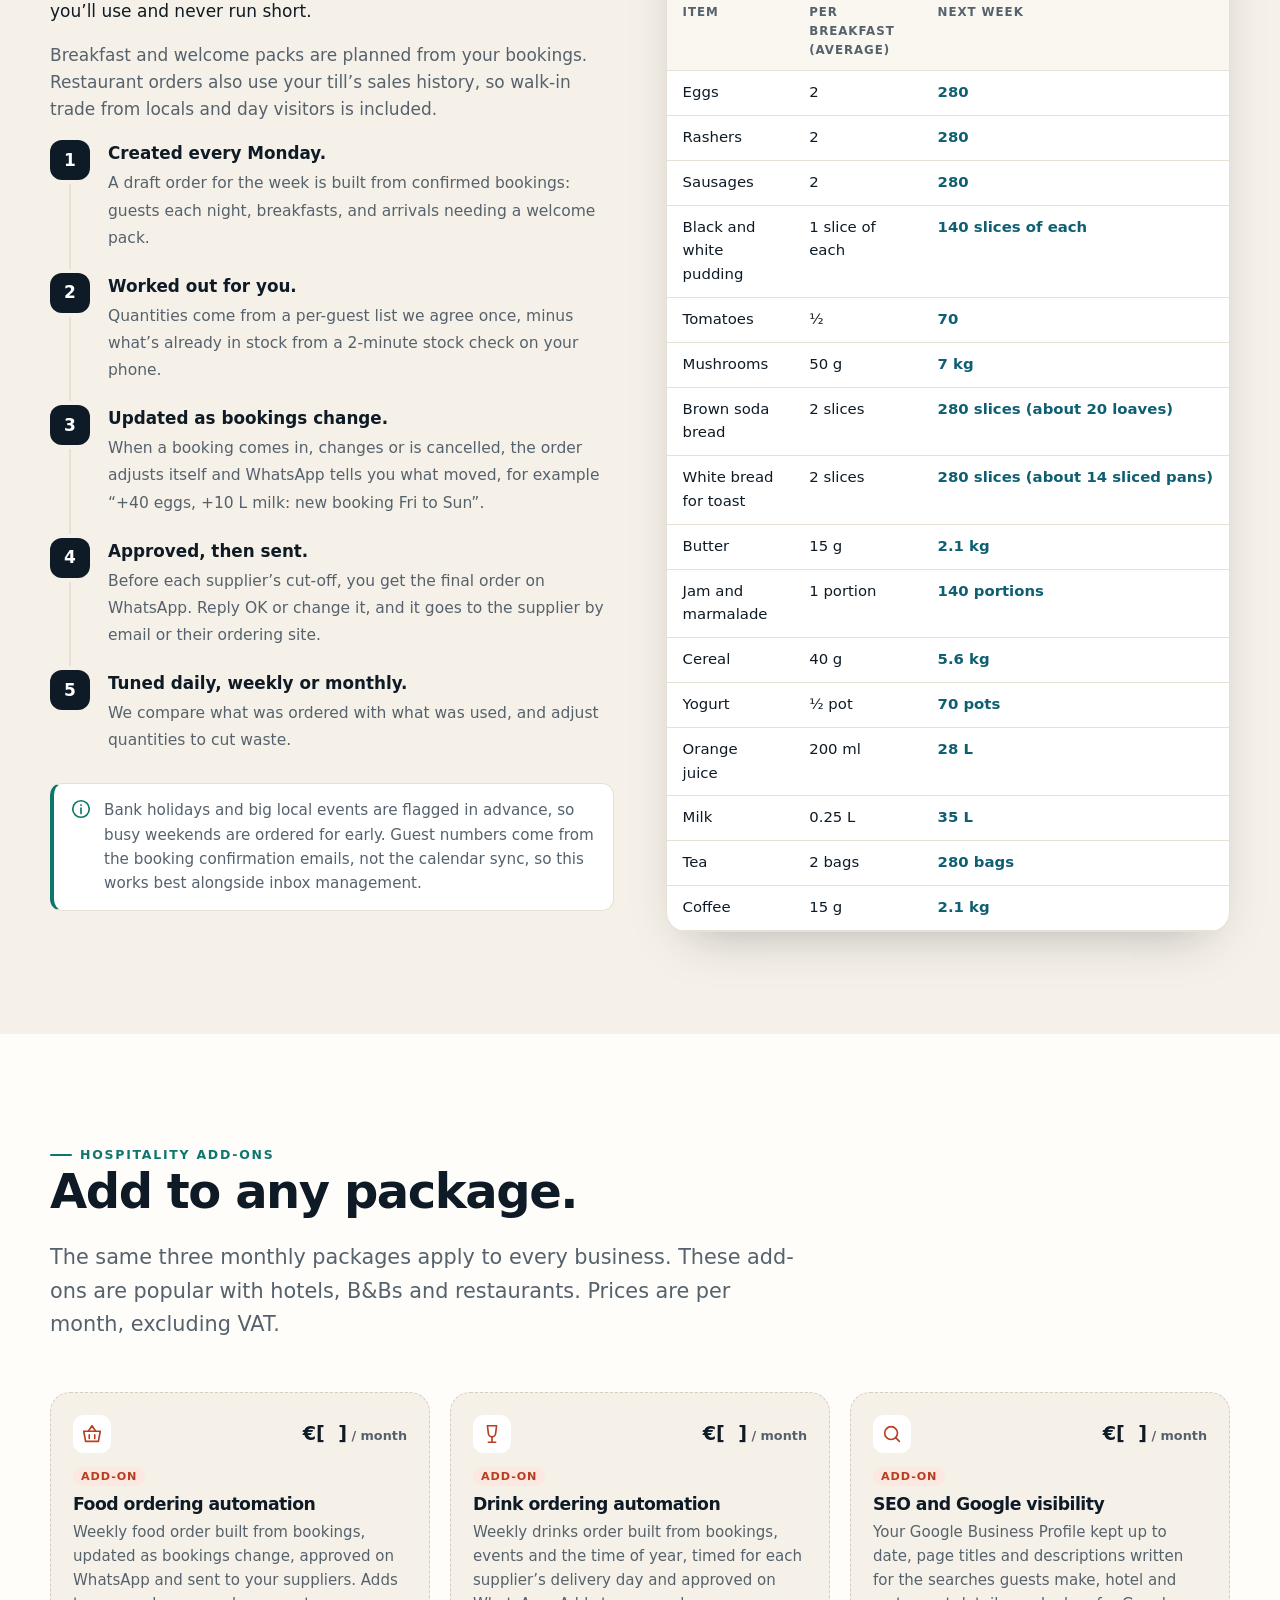
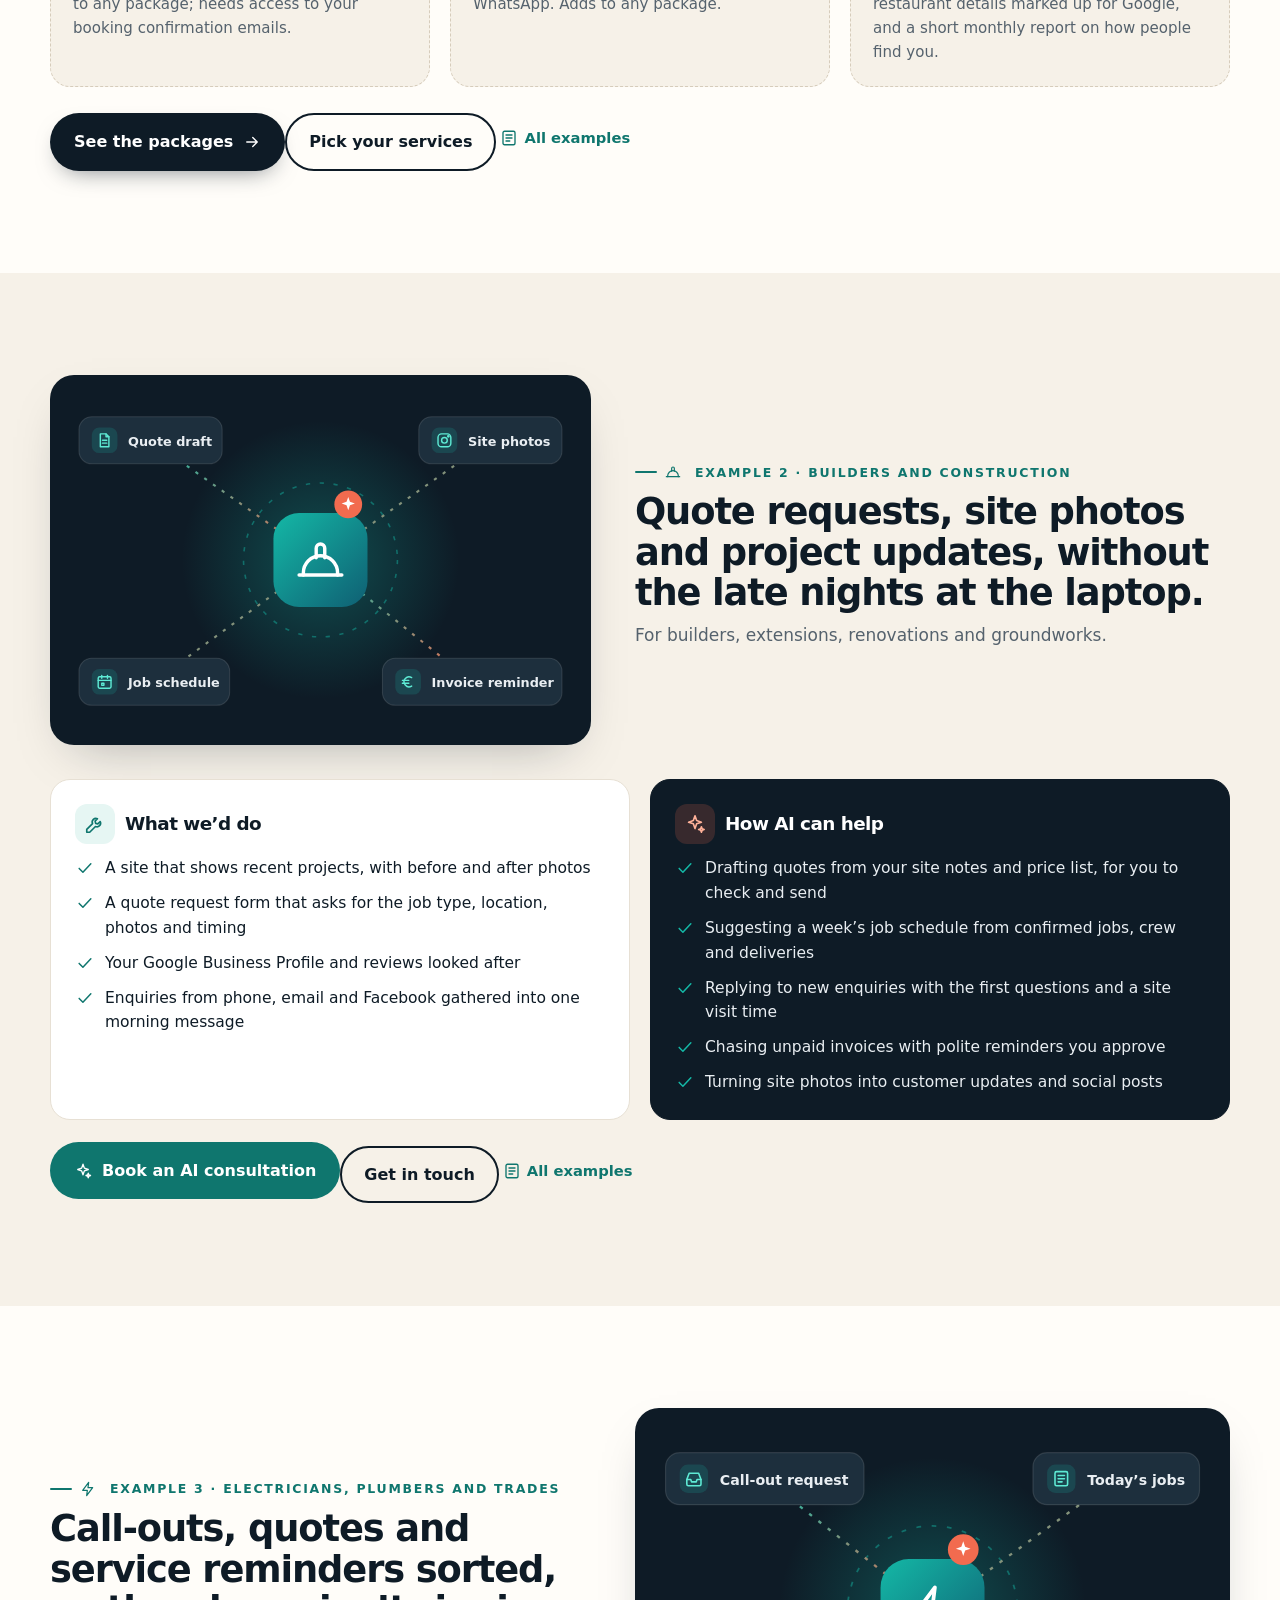
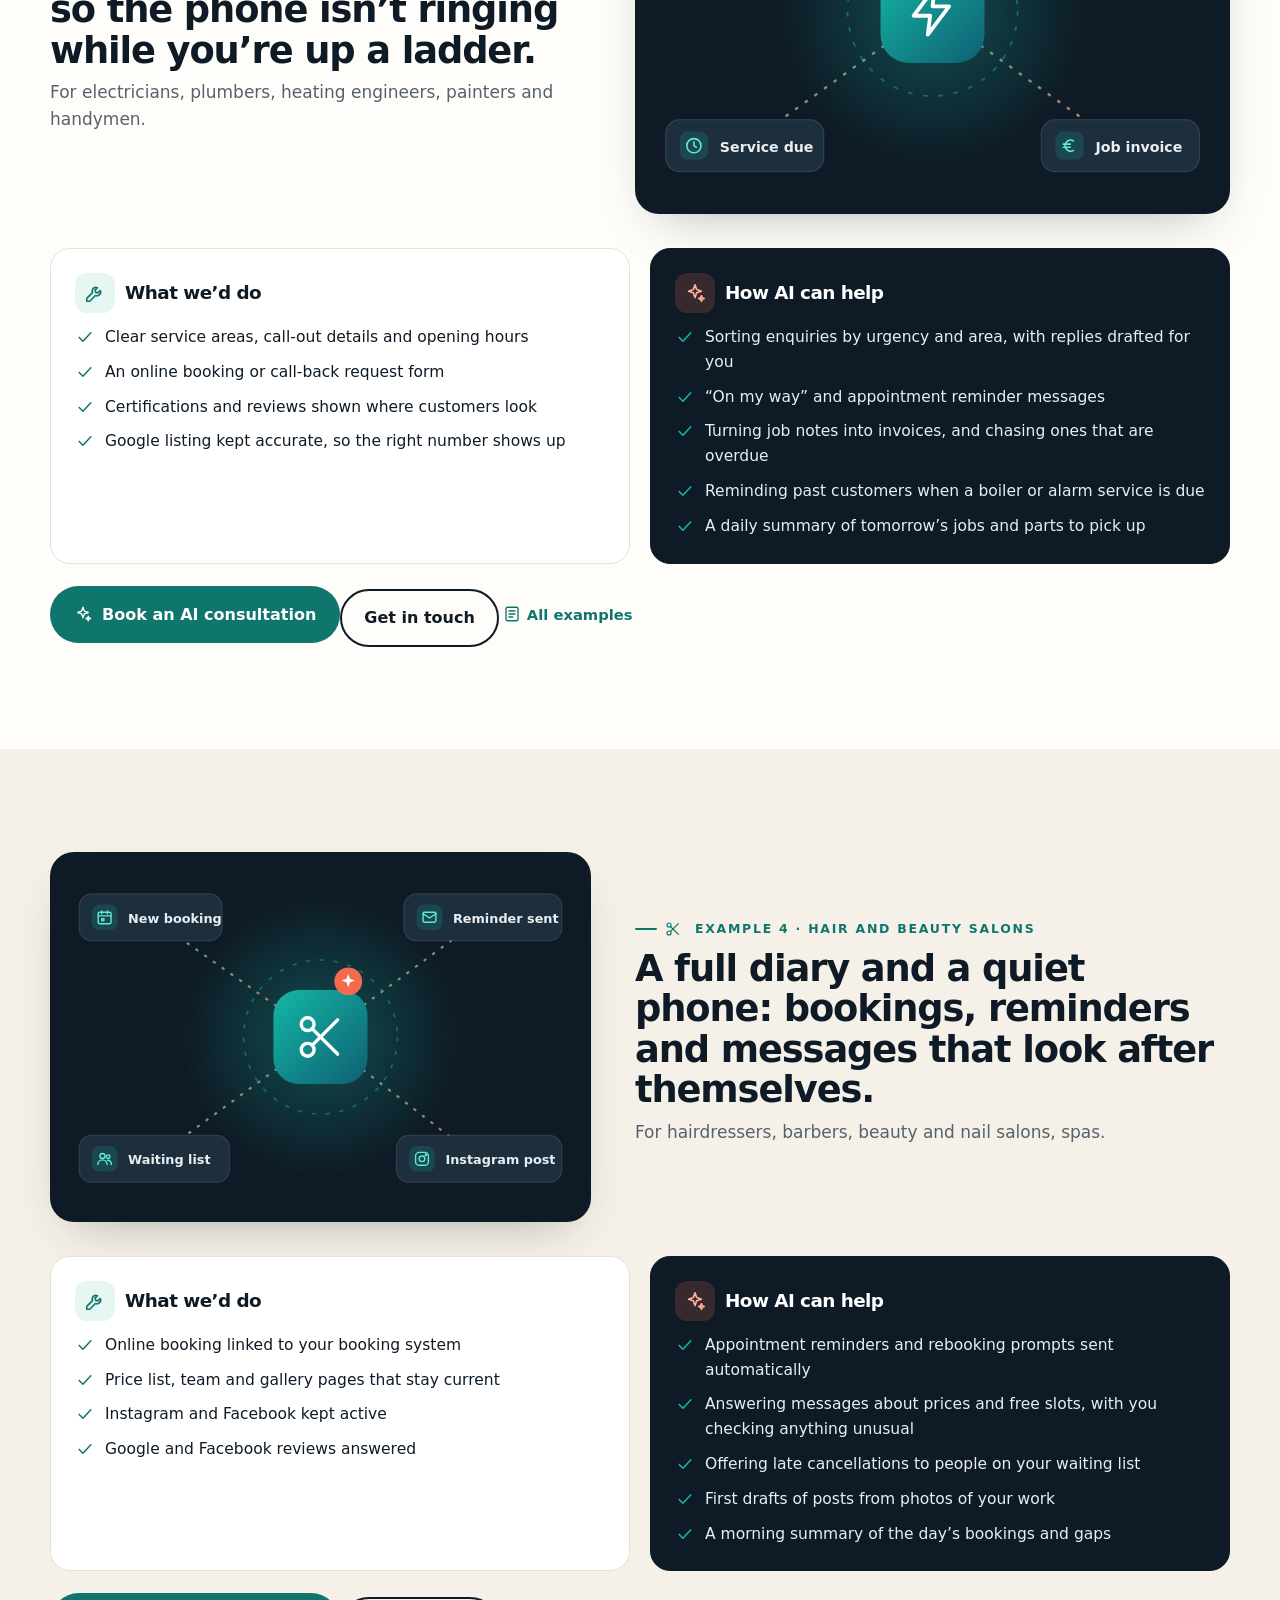
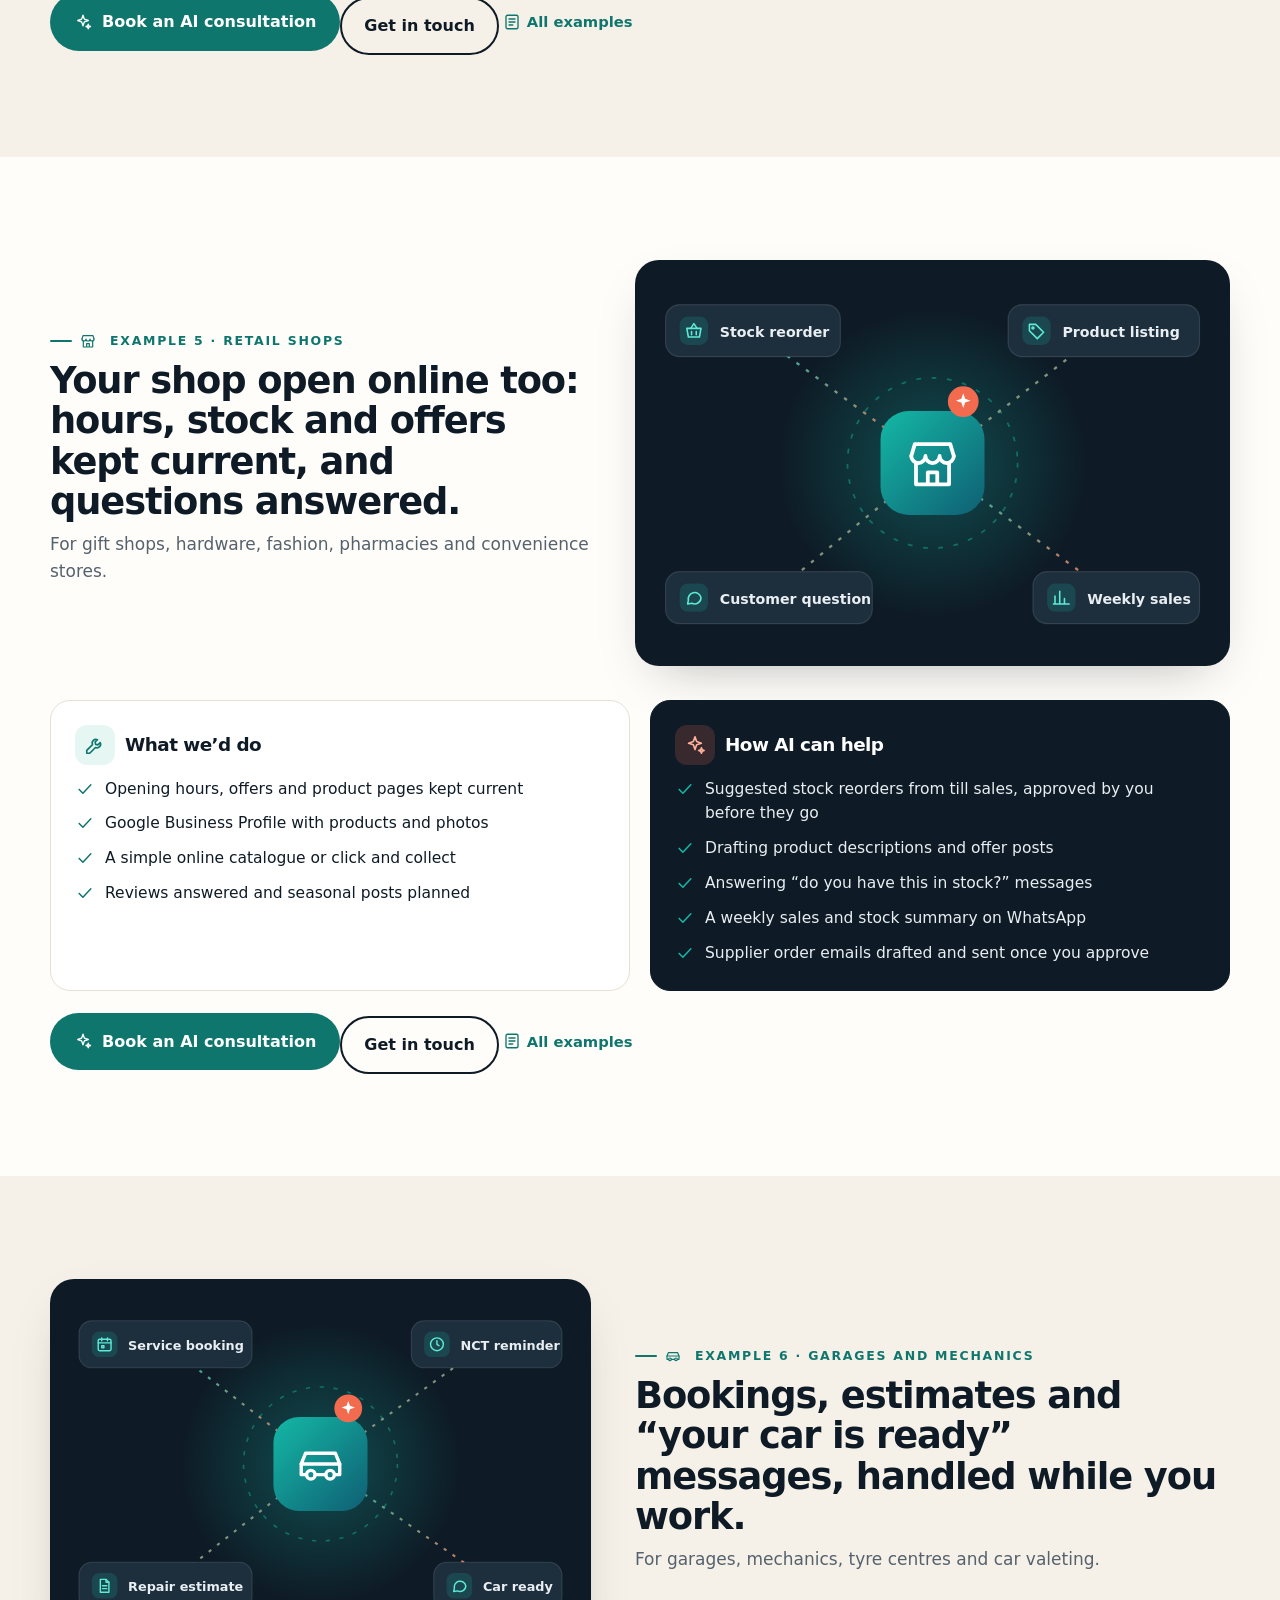
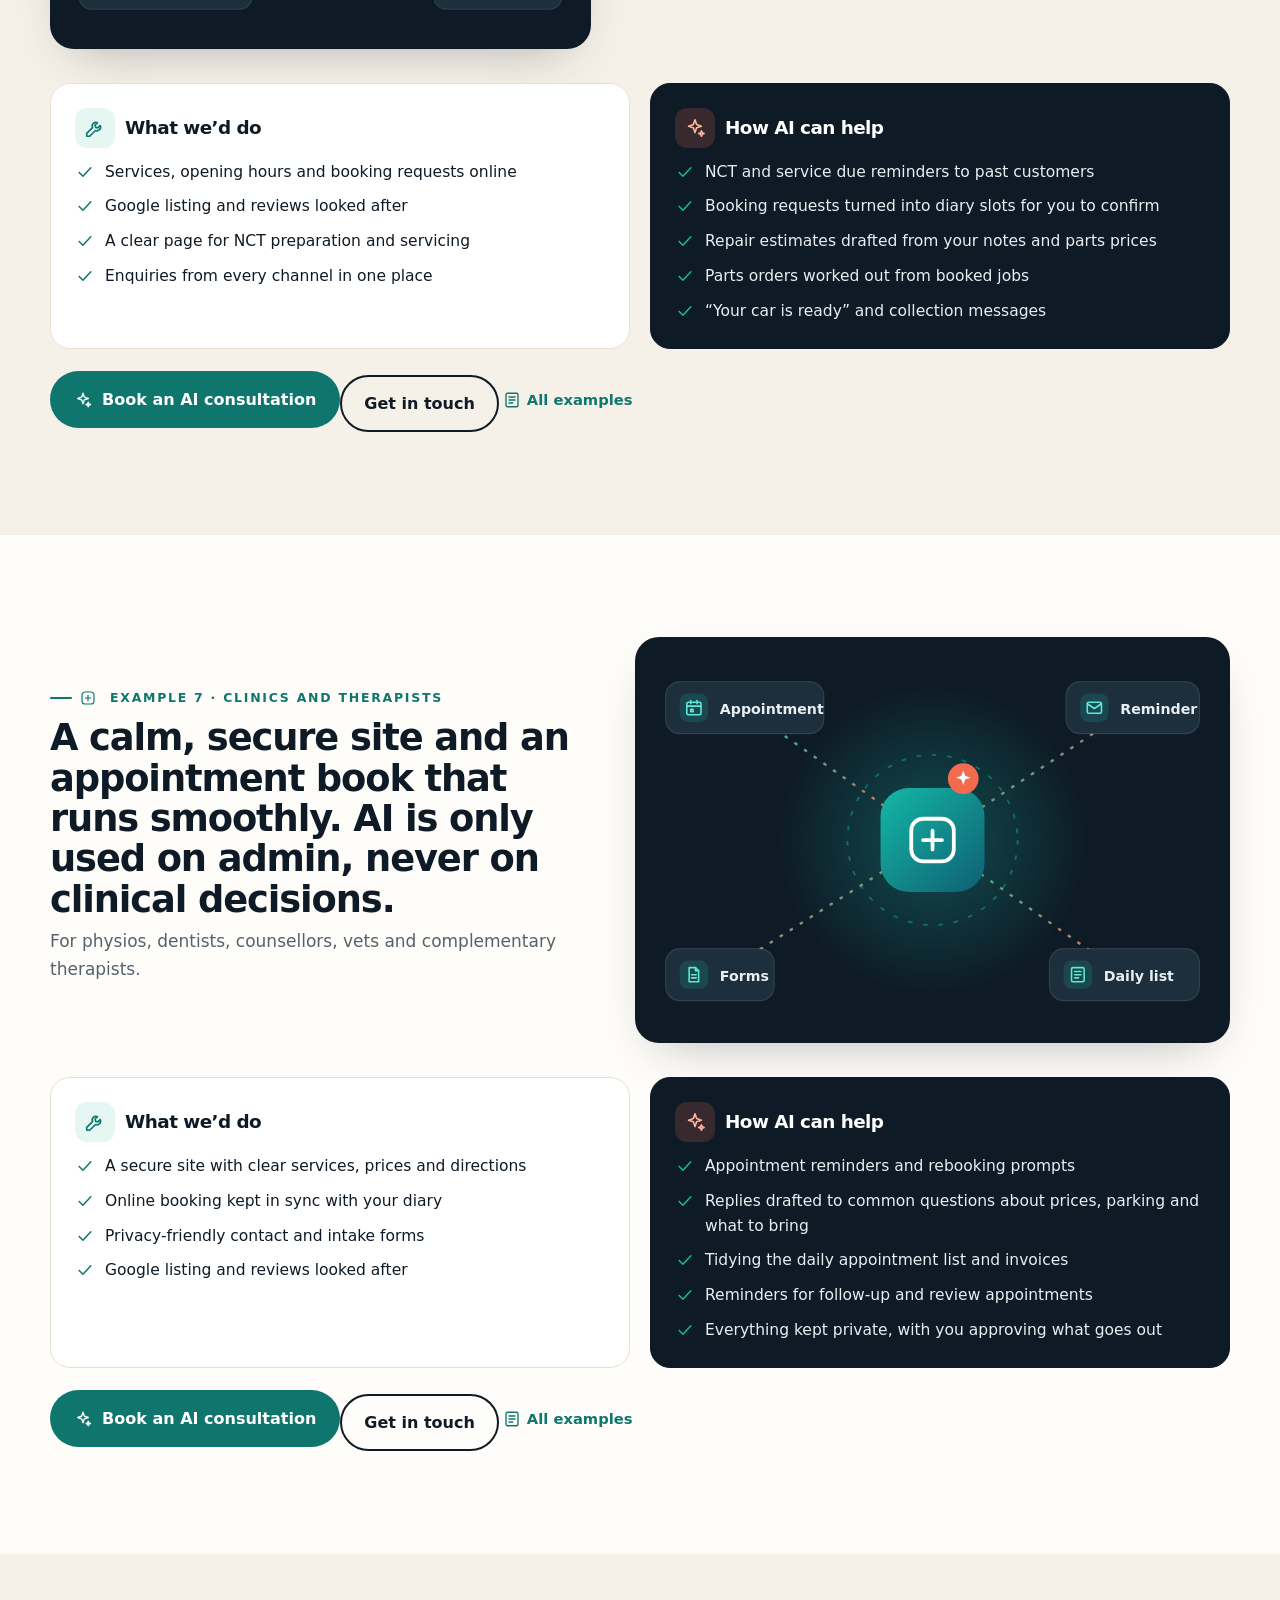
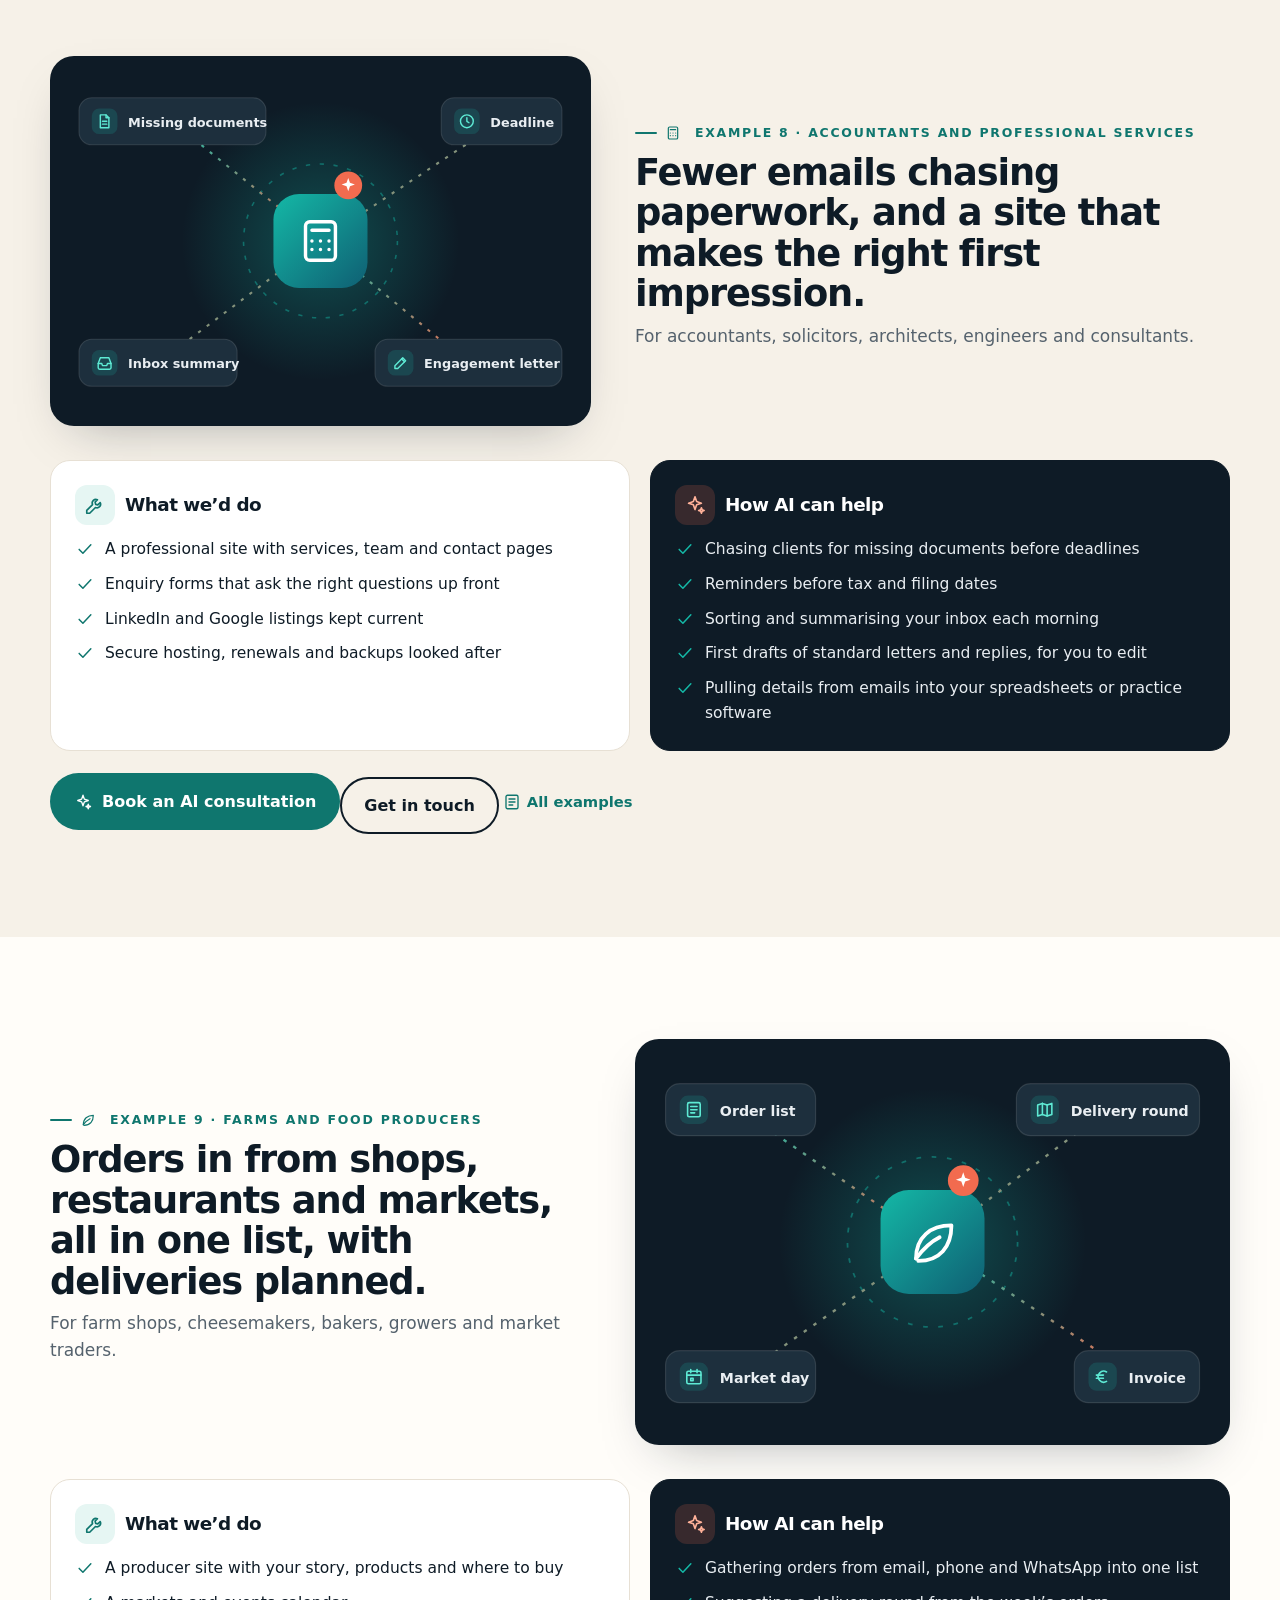
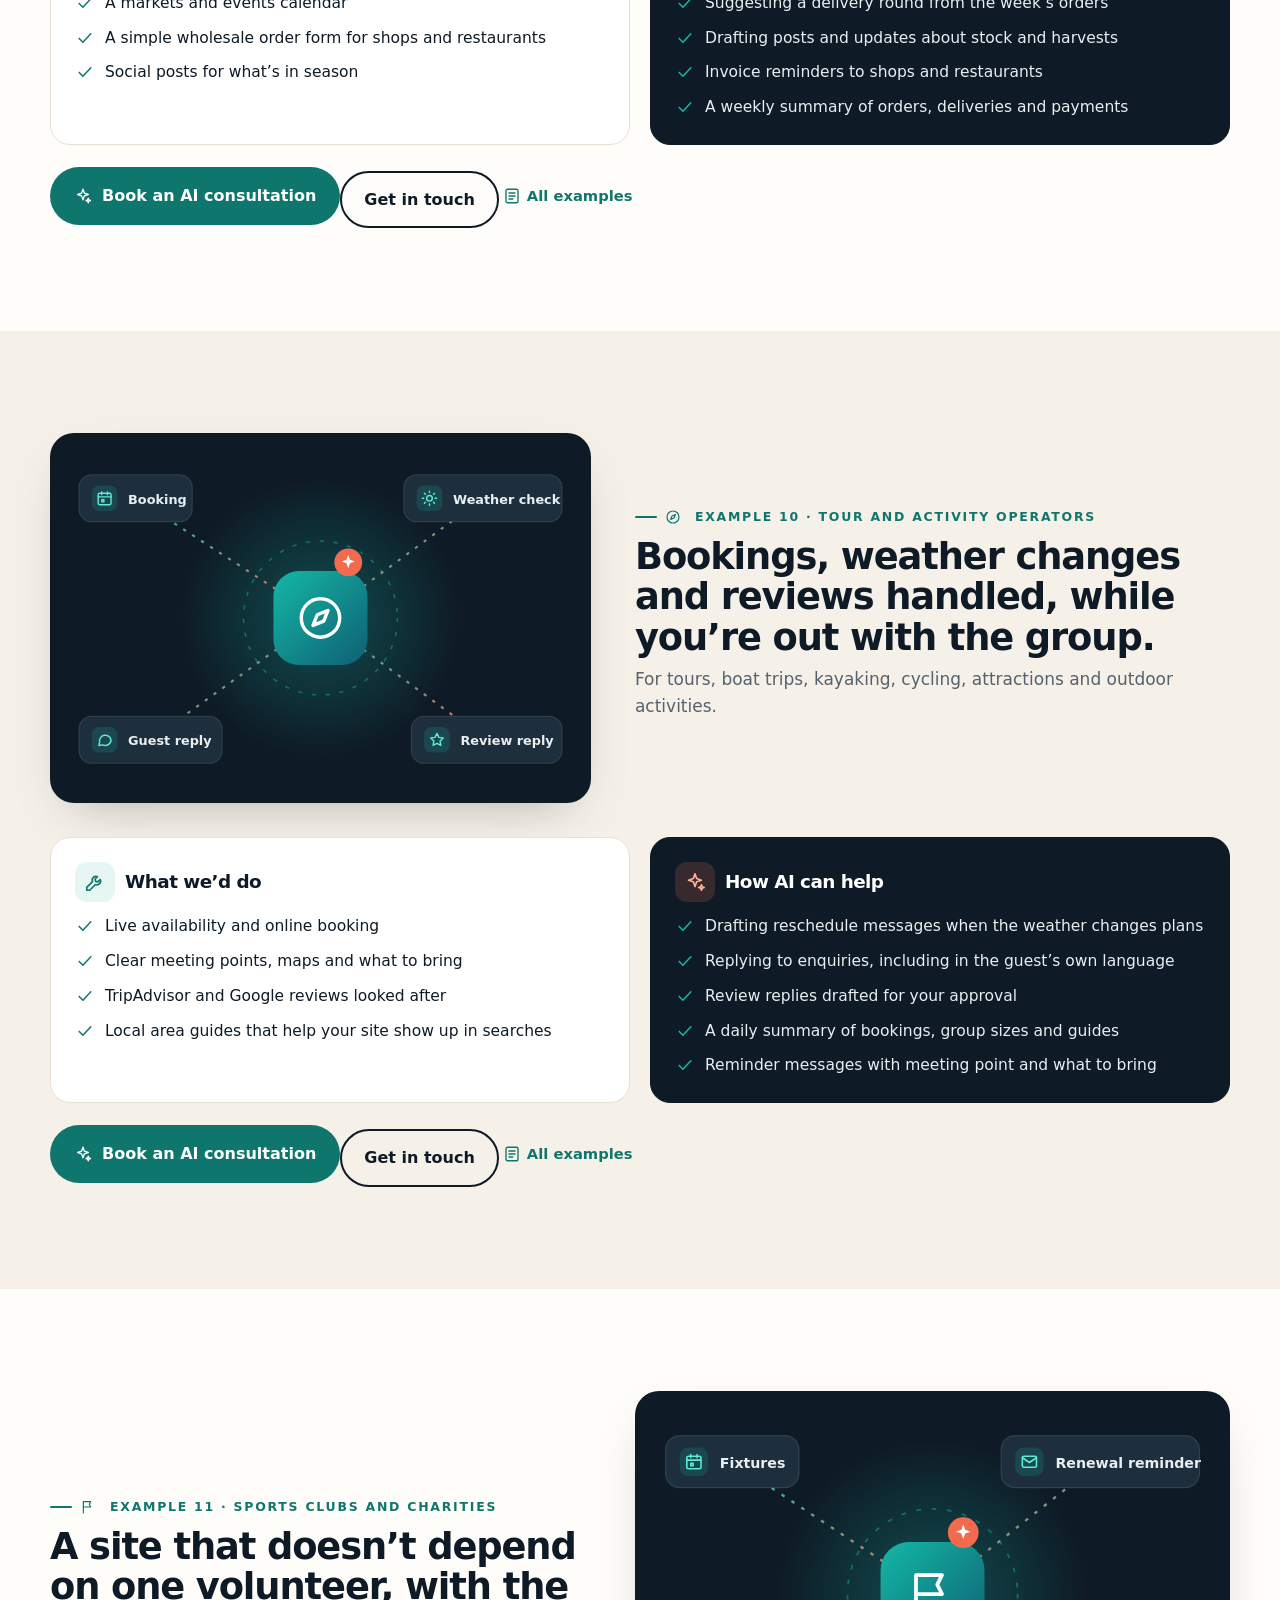
==== commit c4ccad6c: "Add Contact us page (call Cara, Based in West Cork, native form) + nav link; call link in #contact s" ====
--- a/business.html
+++ b/business.html
@@ -11,14 +11,14 @@
 <meta property="og:title" content="Business examples · rehost.expert · Websites, admin and AI help for small businesses">
 <meta property="og:description" content="Website rescue, admin and AI help for small businesses, with examples by type of business.">
 <meta property="og:type" content="website">
-<link rel="icon" href="favicon.svg?v=380867d35b" type="image/svg+xml">
-<link rel="stylesheet" href="style.css?v=380867d35b">
+<link rel="icon" href="favicon.svg?v=6e4eddb346" type="image/svg+xml">
+<link rel="stylesheet" href="style.css?v=6e4eddb346">
 <script>document.documentElement.classList.remove('no-js')</script>
 </head>
 <body id="top">
 <a class="skip" href="#main">Skip to content</a>
 <header class="top"><div class="wrap"><a class="brand" href="index.html" aria-label="rehost.expert home"><svg viewBox="0 0 64 64" aria-hidden="true"><defs><linearGradient id="lg" x1="0" y1="0" x2="1" y2="1"><stop offset="0" stop-color="#14b8a6"/><stop offset="1" stop-color="#0f5f73"/></linearGradient></defs><rect width="64" height="64" rx="16" fill="url(#lg)"/><path d="M45 22a16 16 0 1 0 3 14" fill="none" stroke="#fff" stroke-width="5" stroke-linecap="round"/><path d="M41 14l6 8-9 3" fill="none" stroke="#fff" stroke-width="5" stroke-linecap="round" stroke-linejoin="round"/><path d="M24 33l6 6 11-12" fill="none" stroke="#ffb199" stroke-width="5" stroke-linecap="round" stroke-linejoin="round"/></svg><b>rehost<span>.expert</span></b></a>
-<nav class="menu" aria-label="Sections"><a href="index.html">All services</a><a href="#jump">Examples</a><a href="#hospitality">Hospitality</a><a href="index.html#ai">AI consultation</a><a href="index.html#packages">Packages</a><a class="btn btn--primary" href="#contact">Get in touch</a></nav></div></header>
+<nav class="menu" aria-label="Sections"><a href="index.html">All services</a><a href="#jump">Examples</a><a href="#hospitality">Hospitality</a><a href="index.html#ai">AI consultation</a><a href="index.html#packages">Packages</a><a href="contact.html">Contact us</a><a class="btn btn--primary" href="#contact">Get in touch</a></nav></div></header>
 <main id="main">
 <section class="hero"><div class="wrap">
 <div class="rv">
@@ -416,6 +416,7 @@
 <section class="section" id="contact" aria-labelledby="ct-h"><div class="wrap">
 <div class="cta cta--contact rv"><div class="cta-copy"><span class="eyebrow" style="color:var(--sea-2)">Get in touch</span><h2 id="ct-h">Is your website holding your business back?</h2><p>Tell us your website address and we’ll check it. Then we’ll talk through what you need, with no obligation.</p>
 <ul class="cta-points" style="list-style:none;padding:0"><li><svg viewBox="0 0 24 24" width="18" height="18" fill="none" stroke="currentColor" stroke-width="1.8" stroke-linecap="round" stroke-linejoin="round" aria-hidden="true"><path d="M5 12.5l4.5 4.5L19 7"/></svg>We look at your current site first</li><li><svg viewBox="0 0 24 24" width="18" height="18" fill="none" stroke="currentColor" stroke-width="1.8" stroke-linecap="round" stroke-linejoin="round" aria-hidden="true"><path d="M5 12.5l4.5 4.5L19 7"/></svg>A personal reply from Cara</li><li><svg viewBox="0 0 24 24" width="18" height="18" fill="none" stroke="currentColor" stroke-width="1.8" stroke-linecap="round" stroke-linejoin="round" aria-hidden="true"><path d="M5 12.5l4.5 4.5L19 7"/></svg>No obligation</li></ul>
+<div class="callbox callbox--ink"><a class="btn btn--accent btn--call" href="tel:+353838128308"><svg viewBox="0 0 24 24" width="18" height="18" fill="none" stroke="currentColor" stroke-width="1.8" stroke-linecap="round" stroke-linejoin="round" aria-hidden="true"><path d="M5 4h4l2 5-2.5 1.5a11 11 0 0 0 5 5L15 13l5 2v4a2 2 0 0 1-2 2A16 16 0 0 1 3 6a2 2 0 0 1 2-2"/></svg>Call Cara on +353 83 812 8308</a><p class="based"><svg viewBox="0 0 24 24" width="18" height="18" fill="none" stroke="currentColor" stroke-width="1.8" stroke-linecap="round" stroke-linejoin="round" aria-hidden="true"><path d="M9 4 3 6v14l6-2 6 2 6-2V4l-6 2-6-2z"/><path d="M9 4v14M15 6v14"/></svg>Based in West Cork</p></div>
 <div style="display:flex;flex-wrap:wrap;gap:12px;margin-top:22px"><a class="btn btn--ghost" href="index.html#services" style="color:#fff">Pick your services</a></div>
 </div>
 <div class="ccard" id="c-card">
@@ -434,6 +435,6 @@
 </div></section>
 </main>
 <footer class="foot"><div class="wrap"><a class="brand" href="index.html" aria-label="rehost.expert home"><svg viewBox="0 0 64 64" aria-hidden="true"><defs><linearGradient id="lg" x1="0" y1="0" x2="1" y2="1"><stop offset="0" stop-color="#14b8a6"/><stop offset="1" stop-color="#0f5f73"/></linearGradient></defs><rect width="64" height="64" rx="16" fill="url(#lg)"/><path d="M45 22a16 16 0 1 0 3 14" fill="none" stroke="#fff" stroke-width="5" stroke-linecap="round"/><path d="M41 14l6 8-9 3" fill="none" stroke="#fff" stroke-width="5" stroke-linecap="round" stroke-linejoin="round"/><path d="M24 33l6 6 11-12" fill="none" stroke="#ffb199" stroke-width="5" stroke-linecap="round" stroke-linejoin="round"/></svg><b>rehost<span>.expert</span></b></a><span>Website rescue, hosting and digital services for small businesses. <a href="index.html">All services</a></span><span class="foot-mail">cara@rehost.expert</span><span>© 2026 rehost.expert</span></div></footer>
-<script src="app.js?v=380867d35b"></script>
+<script src="app.js?v=6e4eddb346"></script>
 </body>
 </html>
--- a/style.css
+++ b/style.css
@@ -412,3 +412,13 @@
 .cf{min-width:0}
 .terms--2{grid-template-columns:repeat(2,1fr)}
 @media (max-width:960px){.terms--2{grid-template-columns:1fr}}
+.callbox{display:flex;flex-direction:column;align-items:flex-start;gap:14px;margin-top:6px}
+.callbox--ink{margin-top:22px}
+.btn--call{font-size:1.08rem;padding:16px 26px}
+.btn--call svg{width:22px;height:22px}
+.based{display:inline-flex;align-items:center;gap:10px;margin:0;font-weight:600;color:var(--muted)}
+.based svg{width:20px;height:20px;flex:none;color:var(--sea)}
+.callbox--ink .btn--call{background:var(--sea-2);color:var(--ink)}
+.callbox--ink .based{color:#d7e2e9}.callbox--ink .based svg{color:#5eead4}
+.hero--contact .wrap{grid-template-columns:1fr}
+@media (max-width:620px){.btn--call{width:100%;justify-content:center;font-size:1.12rem;padding:18px 20px}.callbox{align-items:stretch}}
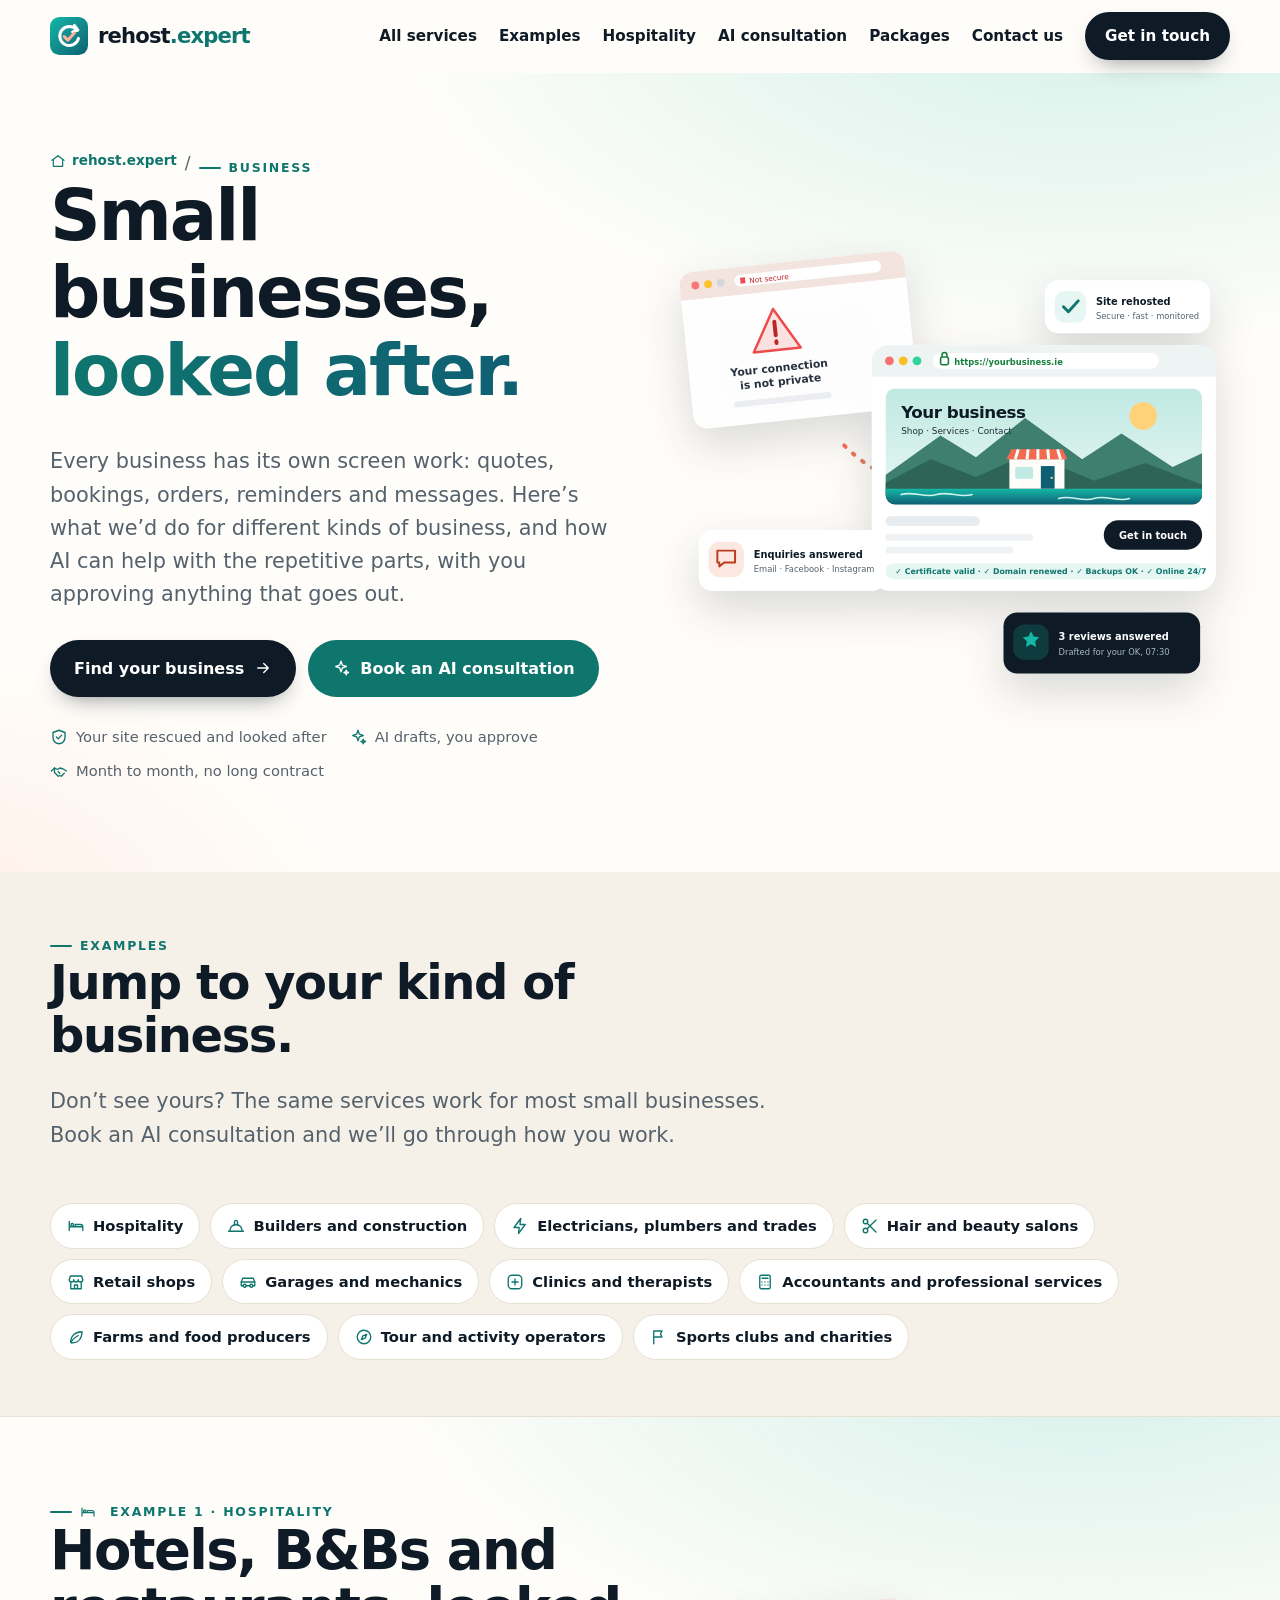
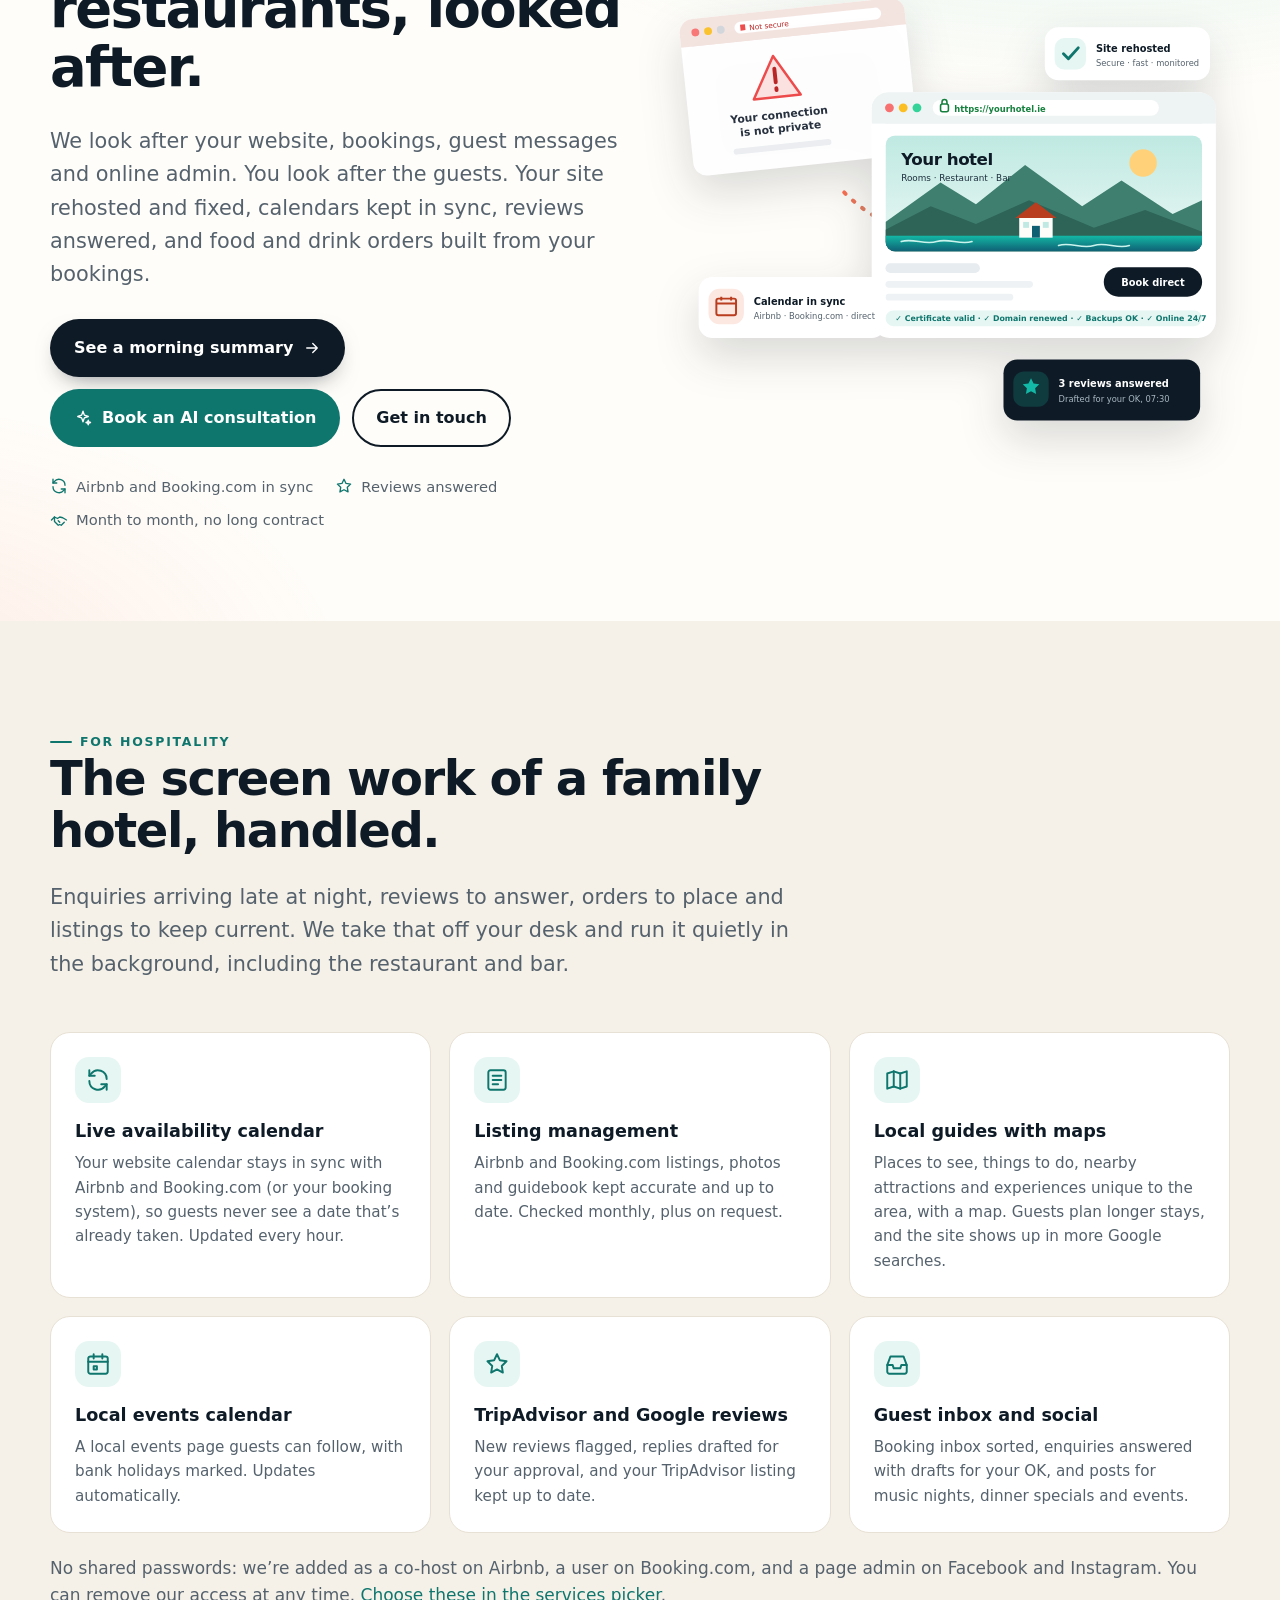
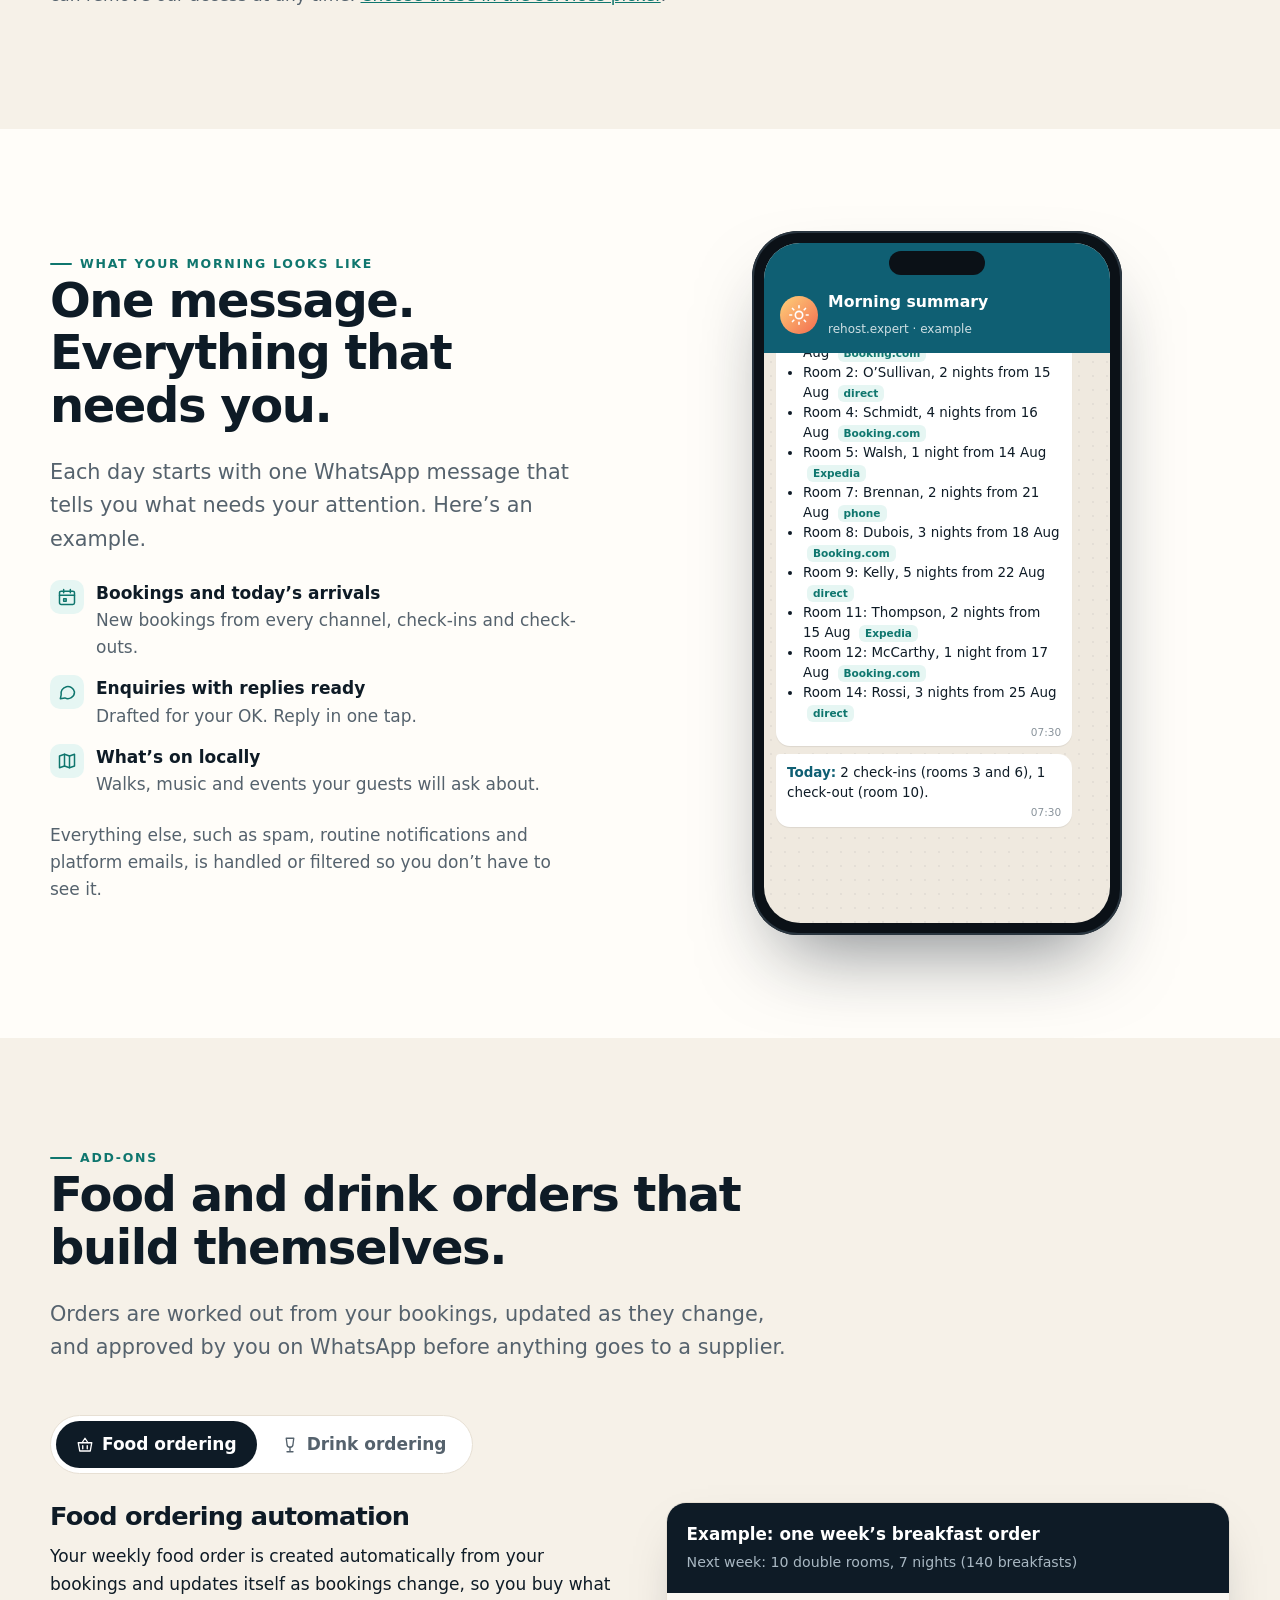
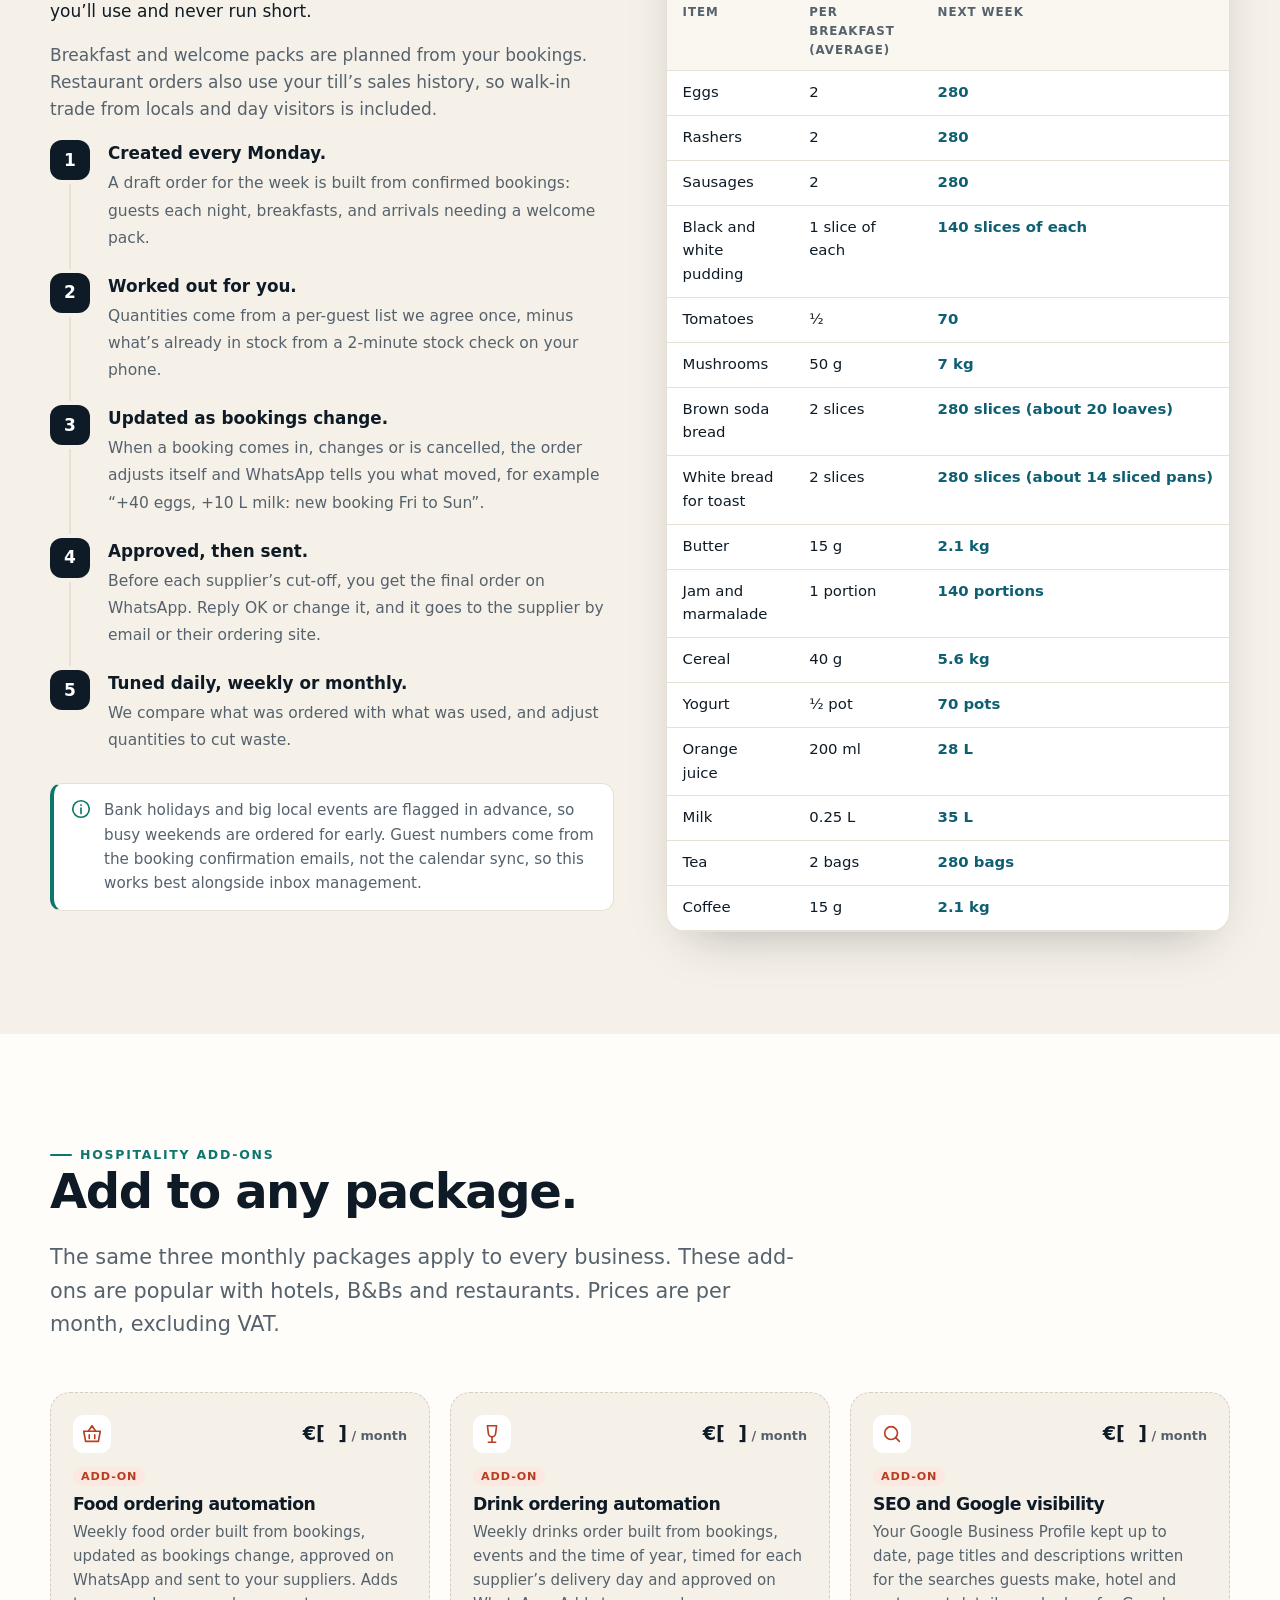
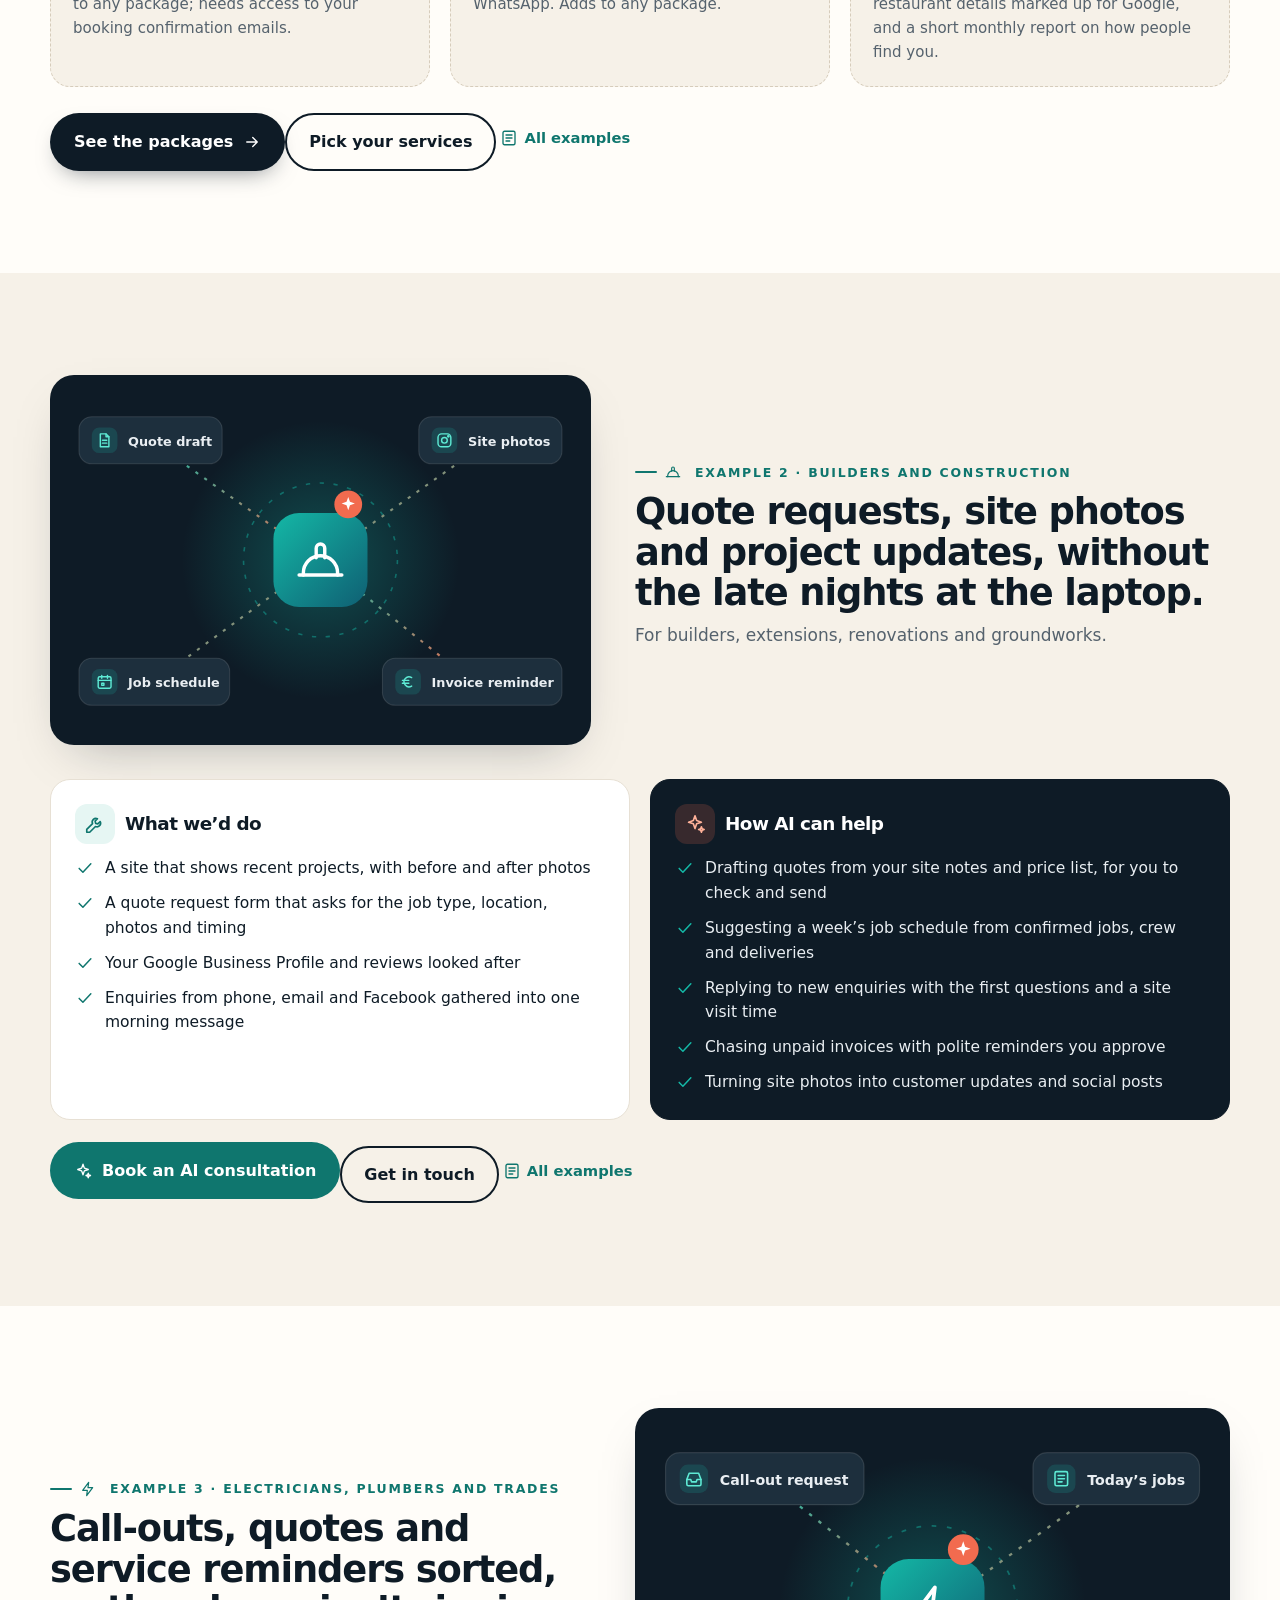
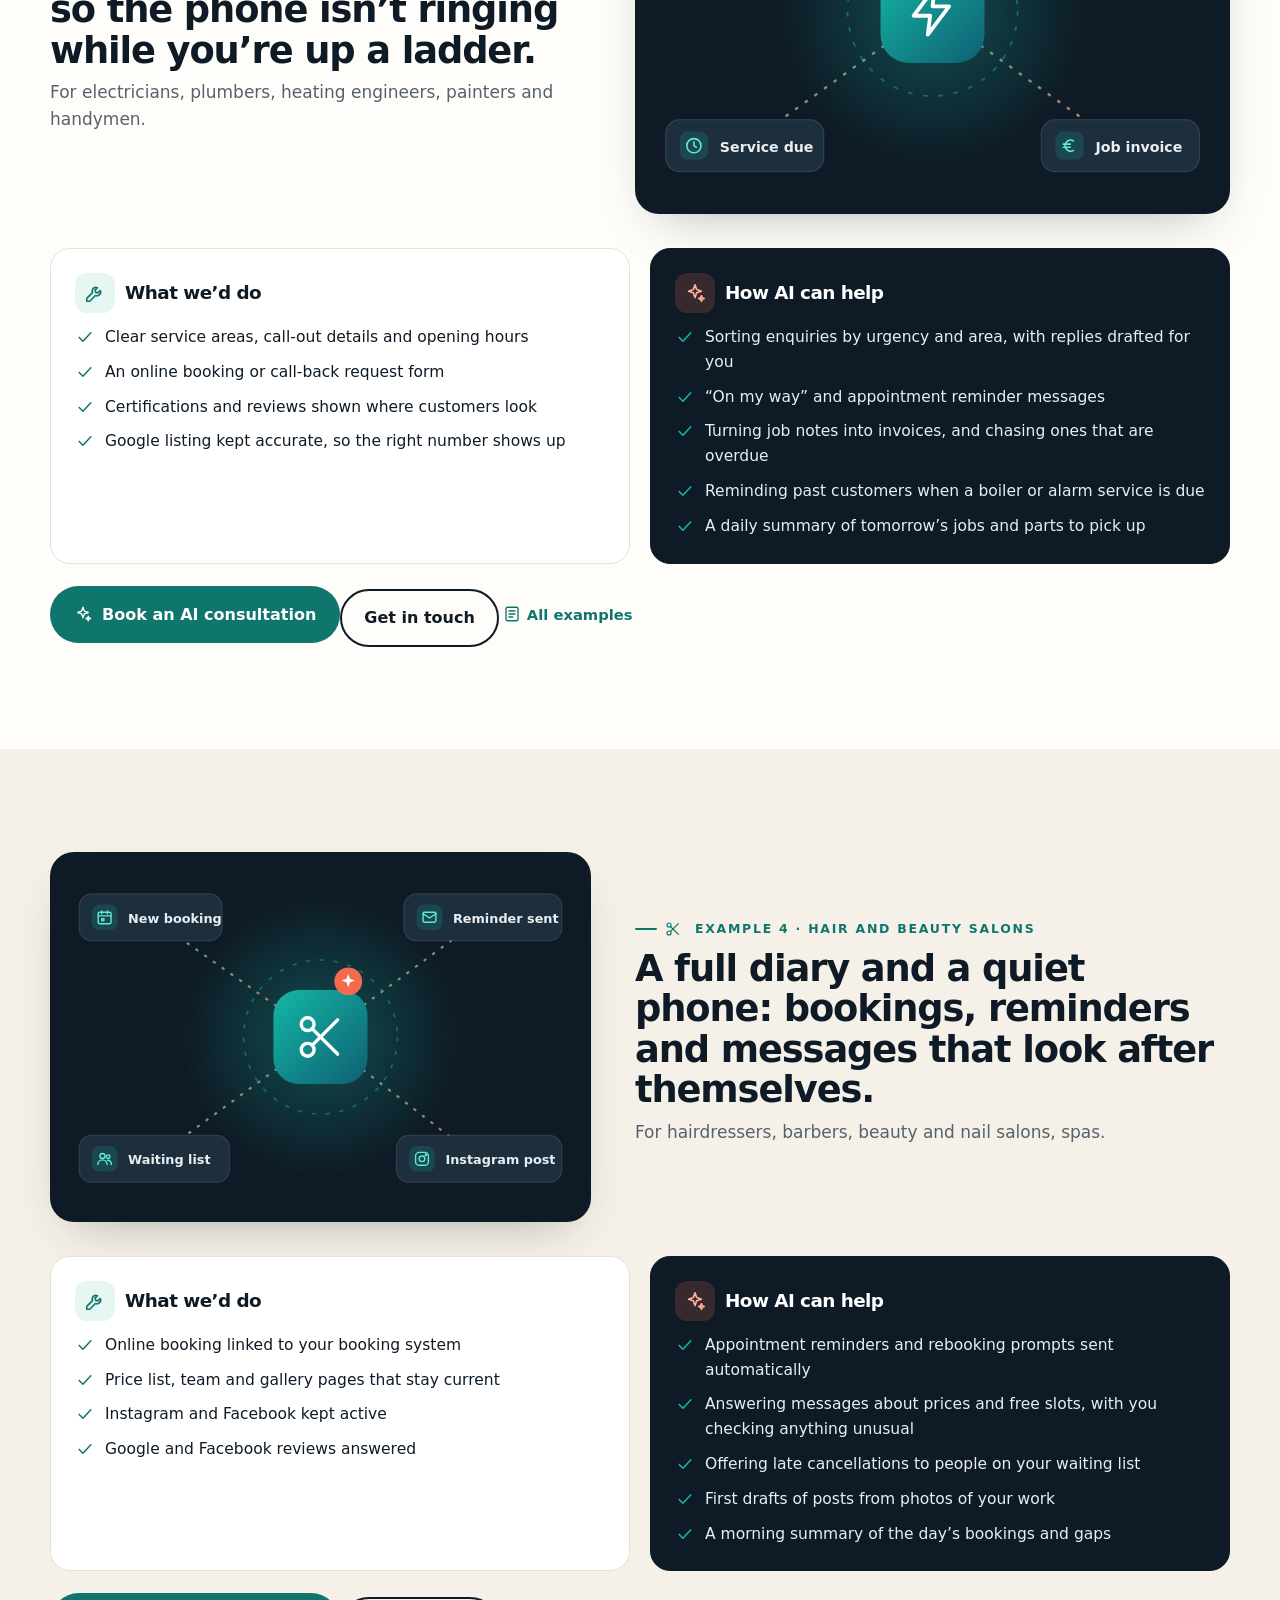
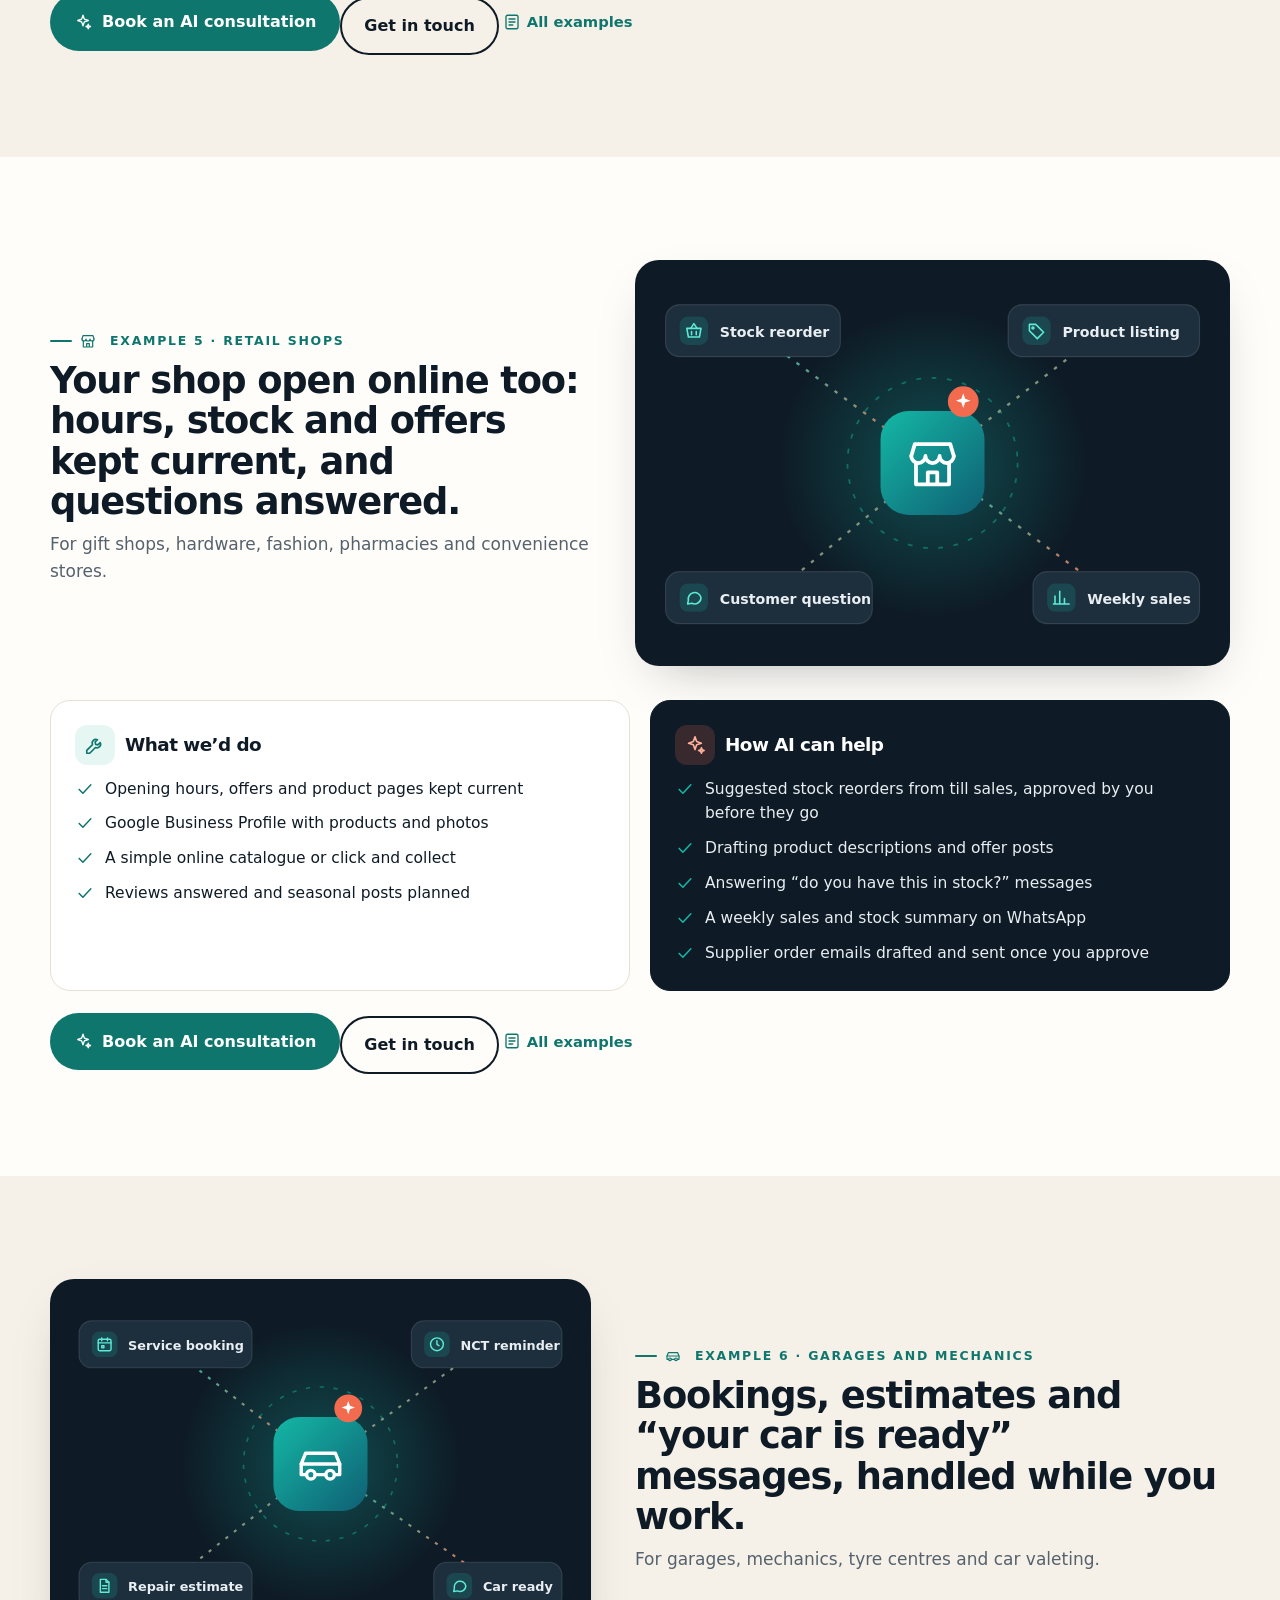
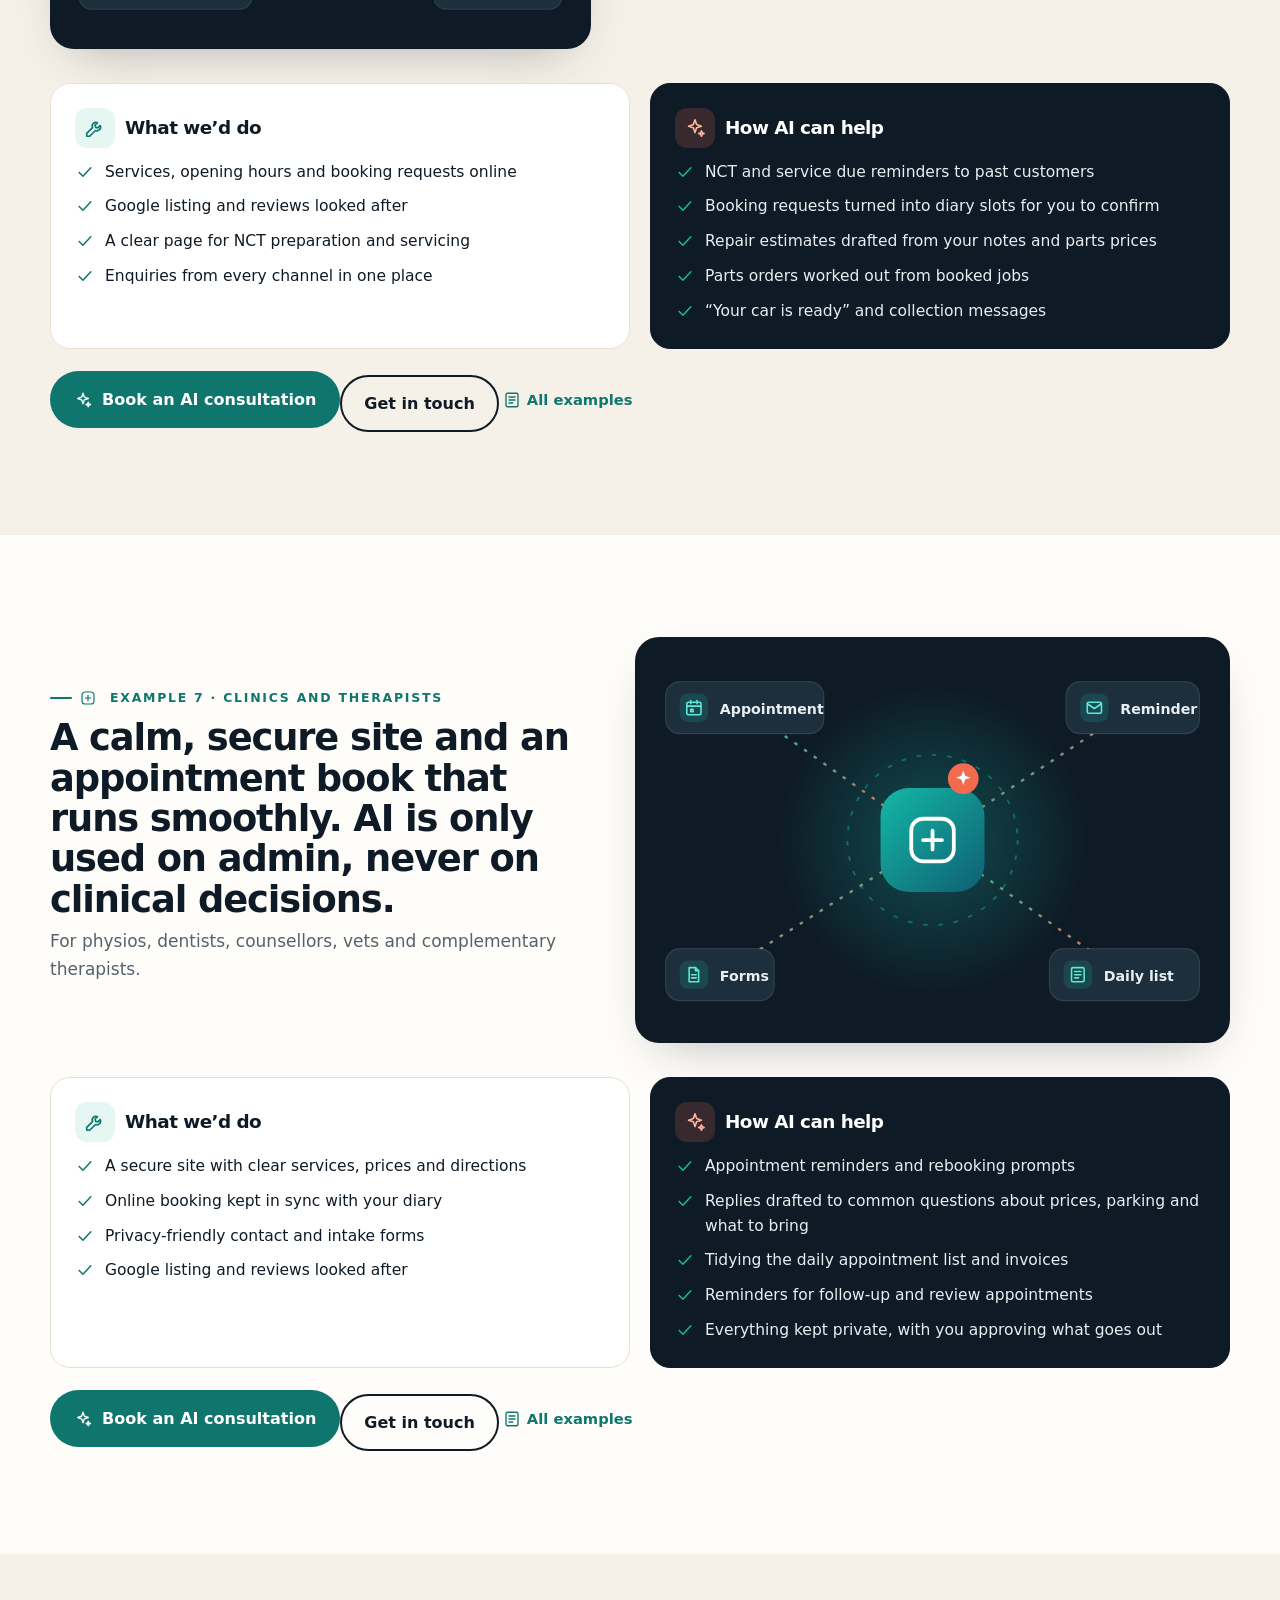
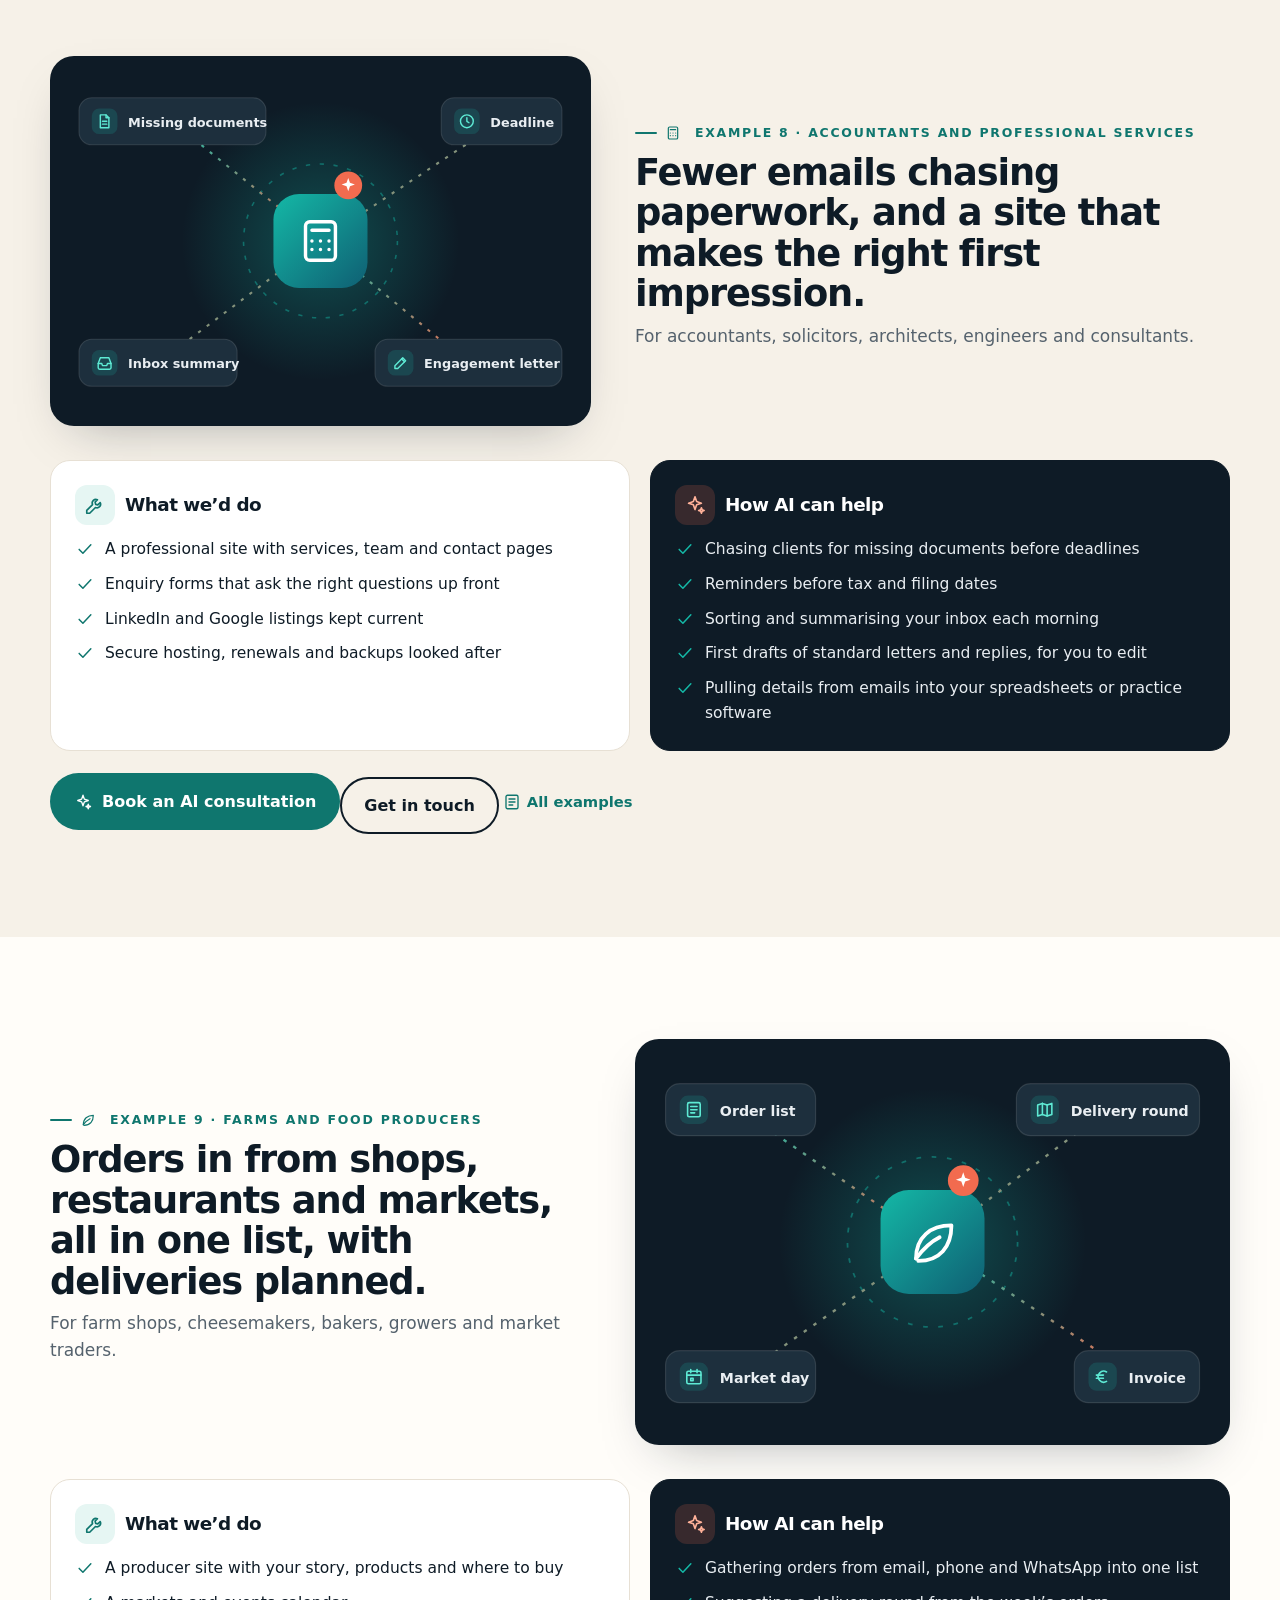
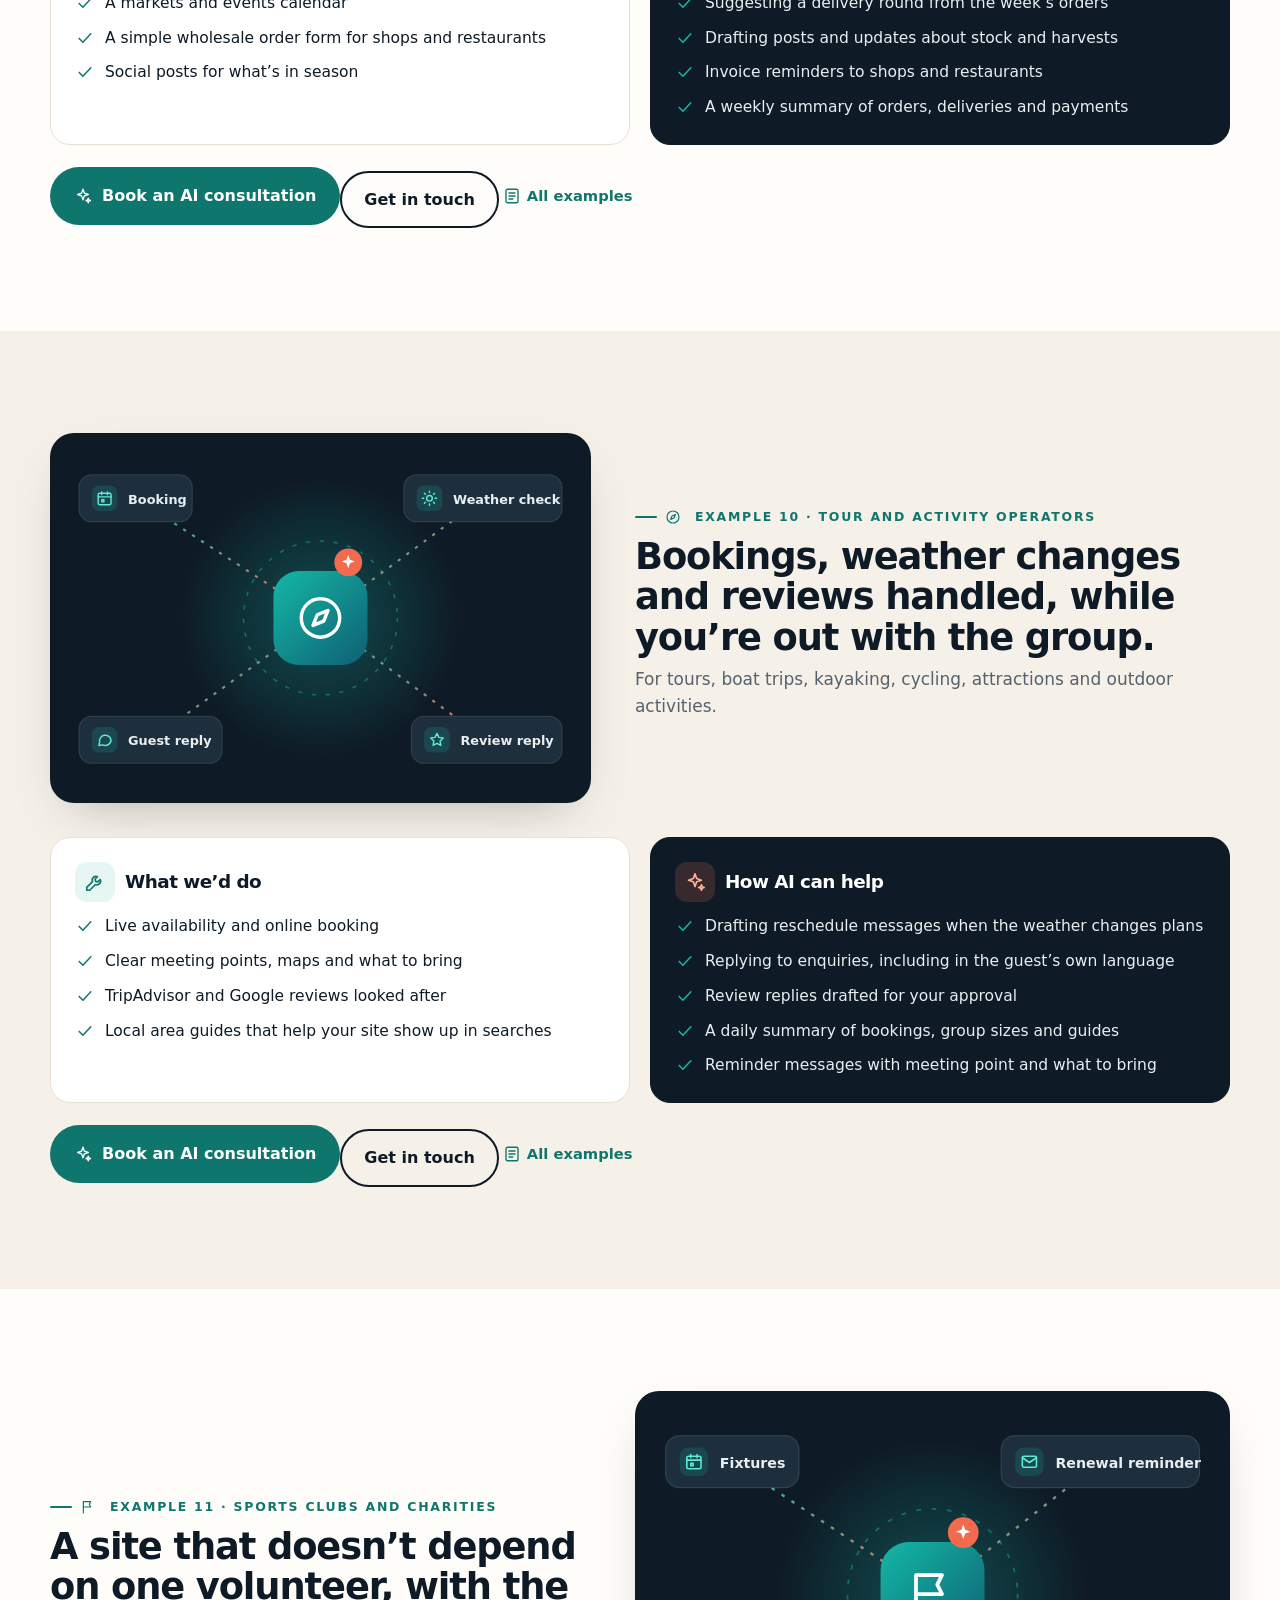
==== commit d0cb019e: "Update phone number to +353 85 227 8203" ====
--- a/business.html
+++ b/business.html
@@ -415,8 +415,8 @@
 
 <section class="section" id="contact" aria-labelledby="ct-h"><div class="wrap">
 <div class="cta cta--contact rv"><div class="cta-copy"><span class="eyebrow" style="color:var(--sea-2)">Get in touch</span><h2 id="ct-h">Is your website holding your business back?</h2><p>Tell us your website address and we’ll check it. Then we’ll talk through what you need, with no obligation.</p>
-<ul class="cta-points" style="list-style:none;padding:0"><li><svg viewBox="0 0 24 24" width="18" height="18" fill="none" stroke="currentColor" stroke-width="1.8" stroke-linecap="round" stroke-linejoin="round" aria-hidden="true"><path d="M5 12.5l4.5 4.5L19 7"/></svg>We look at your current site first</li><li><svg viewBox="0 0 24 24" width="18" height="18" fill="none" stroke="currentColor" stroke-width="1.8" stroke-linecap="round" stroke-linejoin="round" aria-hidden="true"><path d="M5 12.5l4.5 4.5L19 7"/></svg>A personal reply from Cara</li><li><svg viewBox="0 0 24 24" width="18" height="18" fill="none" stroke="currentColor" stroke-width="1.8" stroke-linecap="round" stroke-linejoin="round" aria-hidden="true"><path d="M5 12.5l4.5 4.5L19 7"/></svg>No obligation</li></ul>
-<div class="callbox callbox--ink"><a class="btn btn--accent btn--call" href="tel:+353838128308"><svg viewBox="0 0 24 24" width="18" height="18" fill="none" stroke="currentColor" stroke-width="1.8" stroke-linecap="round" stroke-linejoin="round" aria-hidden="true"><path d="M5 4h4l2 5-2.5 1.5a11 11 0 0 0 5 5L15 13l5 2v4a2 2 0 0 1-2 2A16 16 0 0 1 3 6a2 2 0 0 1 2-2"/></svg>Call Cara on +353 83 812 8308</a><p class="based"><svg viewBox="0 0 24 24" width="18" height="18" fill="none" stroke="currentColor" stroke-width="1.8" stroke-linecap="round" stroke-linejoin="round" aria-hidden="true"><path d="M9 4 3 6v14l6-2 6 2 6-2V4l-6 2-6-2z"/><path d="M9 4v14M15 6v14"/></svg>Based in West Cork</p></div>
+<ul class="cta-points" style="list-style:none;padding:0"><li><svg viewBox="0 0 24 24" width="18" height="18" fill="none" stroke="currentColor" stroke-width="1.8" stroke-linecap="round" stroke-linejoin="round" aria-hidden="true"><path d="M5 12.5l4.5 4.5L19 7"/></svg>We look at your current site first</li><li><svg viewBox="0 0 24 24" width="18" height="18" fill="none" stroke="currentColor" stroke-width="1.8" stroke-linecap="round" stroke-linejoin="round" aria-hidden="true"><path d="M5 12.5l4.5 4.5L19 7"/></svg>A personal reply from Shane</li><li><svg viewBox="0 0 24 24" width="18" height="18" fill="none" stroke="currentColor" stroke-width="1.8" stroke-linecap="round" stroke-linejoin="round" aria-hidden="true"><path d="M5 12.5l4.5 4.5L19 7"/></svg>No obligation</li></ul>
+<div class="callbox callbox--ink"><a class="btn btn--accent btn--call" href="tel:+353852278203"><svg viewBox="0 0 24 24" width="18" height="18" fill="none" stroke="currentColor" stroke-width="1.8" stroke-linecap="round" stroke-linejoin="round" aria-hidden="true"><path d="M5 4h4l2 5-2.5 1.5a11 11 0 0 0 5 5L15 13l5 2v4a2 2 0 0 1-2 2A16 16 0 0 1 3 6a2 2 0 0 1 2-2"/></svg>Call Shane on +353 85 227 8203</a><p class="based"><svg viewBox="0 0 24 24" width="18" height="18" fill="none" stroke="currentColor" stroke-width="1.8" stroke-linecap="round" stroke-linejoin="round" aria-hidden="true"><path d="M9 4 3 6v14l6-2 6 2 6-2V4l-6 2-6-2z"/><path d="M9 4v14M15 6v14"/></svg>Based in West Cork</p></div>
 <div style="display:flex;flex-wrap:wrap;gap:12px;margin-top:22px"><a class="btn btn--ghost" href="index.html#services" style="color:#fff">Pick your services</a></div>
 </div>
 <div class="ccard" id="c-card">
@@ -429,12 +429,12 @@
 <button type="submit" class="btn btn--accent csend" id="c-send"><span class="csend-t">Send message</span><svg viewBox="0 0 24 24" width="18" height="18" fill="none" stroke="currentColor" stroke-width="1.8" stroke-linecap="round" stroke-linejoin="round" aria-hidden="true"><path d="M5 12h14M13 6l6 6-6 6"/></svg></button>
 <p class="cform-alt">Prefer Google Forms? <a href="https://docs.google.com/forms/d/e/1FAIpQLSfOo1K7R60t8rfbQOhOktBgd1-iivUf306MHqamL8B0WoUY5g/viewform" target="_blank" rel="noopener">Open the form</a></p>
 </form>
-<div class="cthanks" id="c-thanks" role="status" aria-live="polite" tabindex="-1" hidden><span class="cthanks-i"><svg viewBox="0 0 24 24" width="18" height="18" fill="none" stroke="currentColor" stroke-width="1.8" stroke-linecap="round" stroke-linejoin="round" aria-hidden="true"><path d="M5 12.5l4.5 4.5L19 7"/></svg></span><div><h3>Thanks, we’ve got your message.</h3><p>Cara will be in touch soon.</p><button type="button" class="linkbtn" id="c-again">Send another message</button></div></div>
+<div class="cthanks" id="c-thanks" role="status" aria-live="polite" tabindex="-1" hidden><span class="cthanks-i"><svg viewBox="0 0 24 24" width="18" height="18" fill="none" stroke="currentColor" stroke-width="1.8" stroke-linecap="round" stroke-linejoin="round" aria-hidden="true"><path d="M5 12.5l4.5 4.5L19 7"/></svg></span><div><h3>Thanks, we’ve got your message.</h3><p>Shane will be in touch soon.</p><button type="button" class="linkbtn" id="c-again">Send another message</button></div></div>
 <form id="c-post" action="https://docs.google.com/forms/d/e/1FAIpQLSfOo1K7R60t8rfbQOhOktBgd1-iivUf306MHqamL8B0WoUY5g/formResponse" method="POST" target="c-sink" hidden><input type="hidden" name="entry.2115183178" data-k="name"><input type="hidden" name="entry.842009210" data-k="biz"><input type="hidden" name="entry.922822673" data-k="email"><input type="hidden" name="entry.1982738485" data-k="phone"><input type="hidden" name="entry.1405773933" data-k="site"><input type="hidden" name="entry.2019704753" data-k="help"><input type="hidden" name="fvv" value="1"><input type="hidden" name="pageHistory" value="0"></form><iframe name="c-sink" id="c-sink" title="Sending" hidden tabindex="-1" aria-hidden="true"></iframe>
 </div></div>
 </div></section>
 </main>
-<footer class="foot"><div class="wrap"><a class="brand" href="index.html" aria-label="rehost.expert home"><svg viewBox="0 0 64 64" aria-hidden="true"><defs><linearGradient id="lg" x1="0" y1="0" x2="1" y2="1"><stop offset="0" stop-color="#14b8a6"/><stop offset="1" stop-color="#0f5f73"/></linearGradient></defs><rect width="64" height="64" rx="16" fill="url(#lg)"/><path d="M45 22a16 16 0 1 0 3 14" fill="none" stroke="#fff" stroke-width="5" stroke-linecap="round"/><path d="M41 14l6 8-9 3" fill="none" stroke="#fff" stroke-width="5" stroke-linecap="round" stroke-linejoin="round"/><path d="M24 33l6 6 11-12" fill="none" stroke="#ffb199" stroke-width="5" stroke-linecap="round" stroke-linejoin="round"/></svg><b>rehost<span>.expert</span></b></a><span>Website rescue, hosting and digital services for small businesses. <a href="index.html">All services</a></span><span class="foot-mail">cara@rehost.expert</span><span>© 2026 rehost.expert</span></div></footer>
+<footer class="foot"><div class="wrap"><a class="brand" href="index.html" aria-label="rehost.expert home"><svg viewBox="0 0 64 64" aria-hidden="true"><defs><linearGradient id="lg" x1="0" y1="0" x2="1" y2="1"><stop offset="0" stop-color="#14b8a6"/><stop offset="1" stop-color="#0f5f73"/></linearGradient></defs><rect width="64" height="64" rx="16" fill="url(#lg)"/><path d="M45 22a16 16 0 1 0 3 14" fill="none" stroke="#fff" stroke-width="5" stroke-linecap="round"/><path d="M41 14l6 8-9 3" fill="none" stroke="#fff" stroke-width="5" stroke-linecap="round" stroke-linejoin="round"/><path d="M24 33l6 6 11-12" fill="none" stroke="#ffb199" stroke-width="5" stroke-linecap="round" stroke-linejoin="round"/></svg><b>rehost<span>.expert</span></b></a><span>Website rescue, hosting and digital services for small businesses. <a href="index.html">All services</a></span><span class="foot-mail">shane@rehost.expert</span><span>© 2026 rehost.expert</span></div></footer>
 <script src="app.js?v=6e4eddb346"></script>
 </body>
 </html>
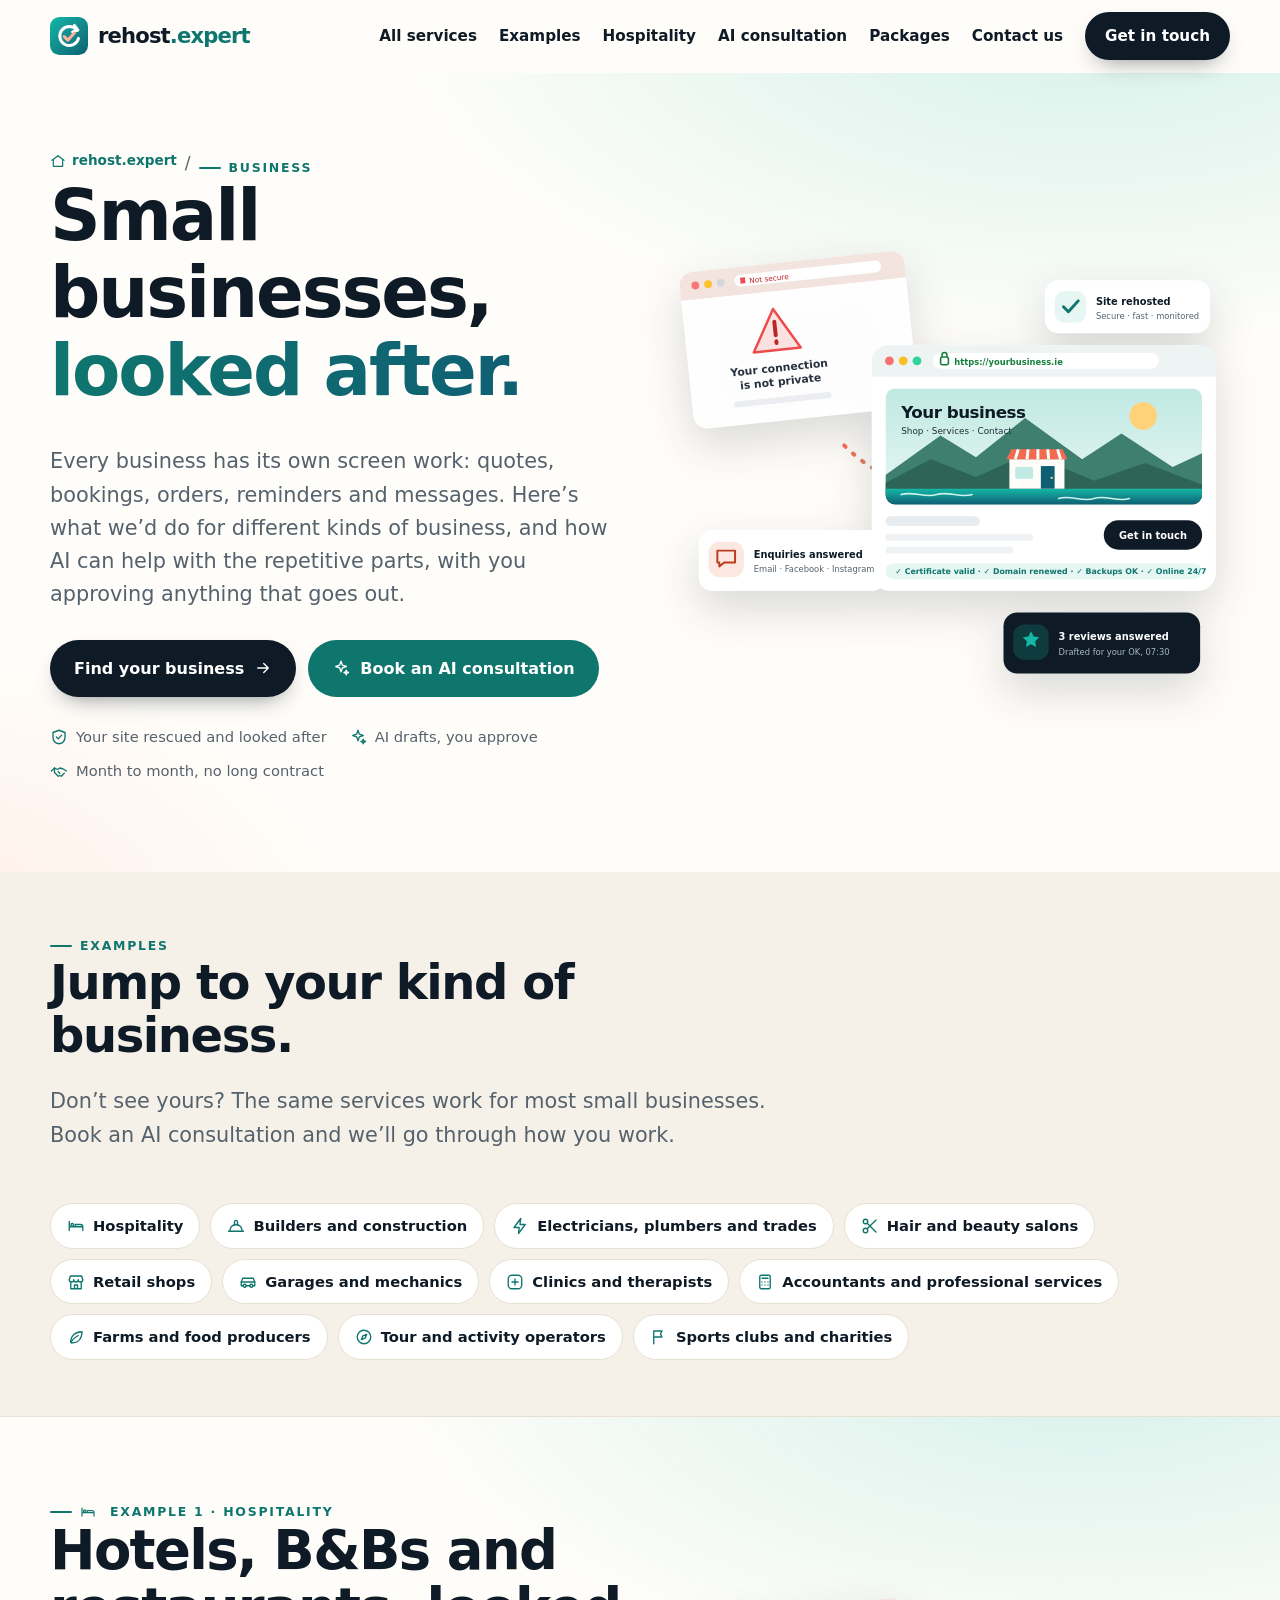
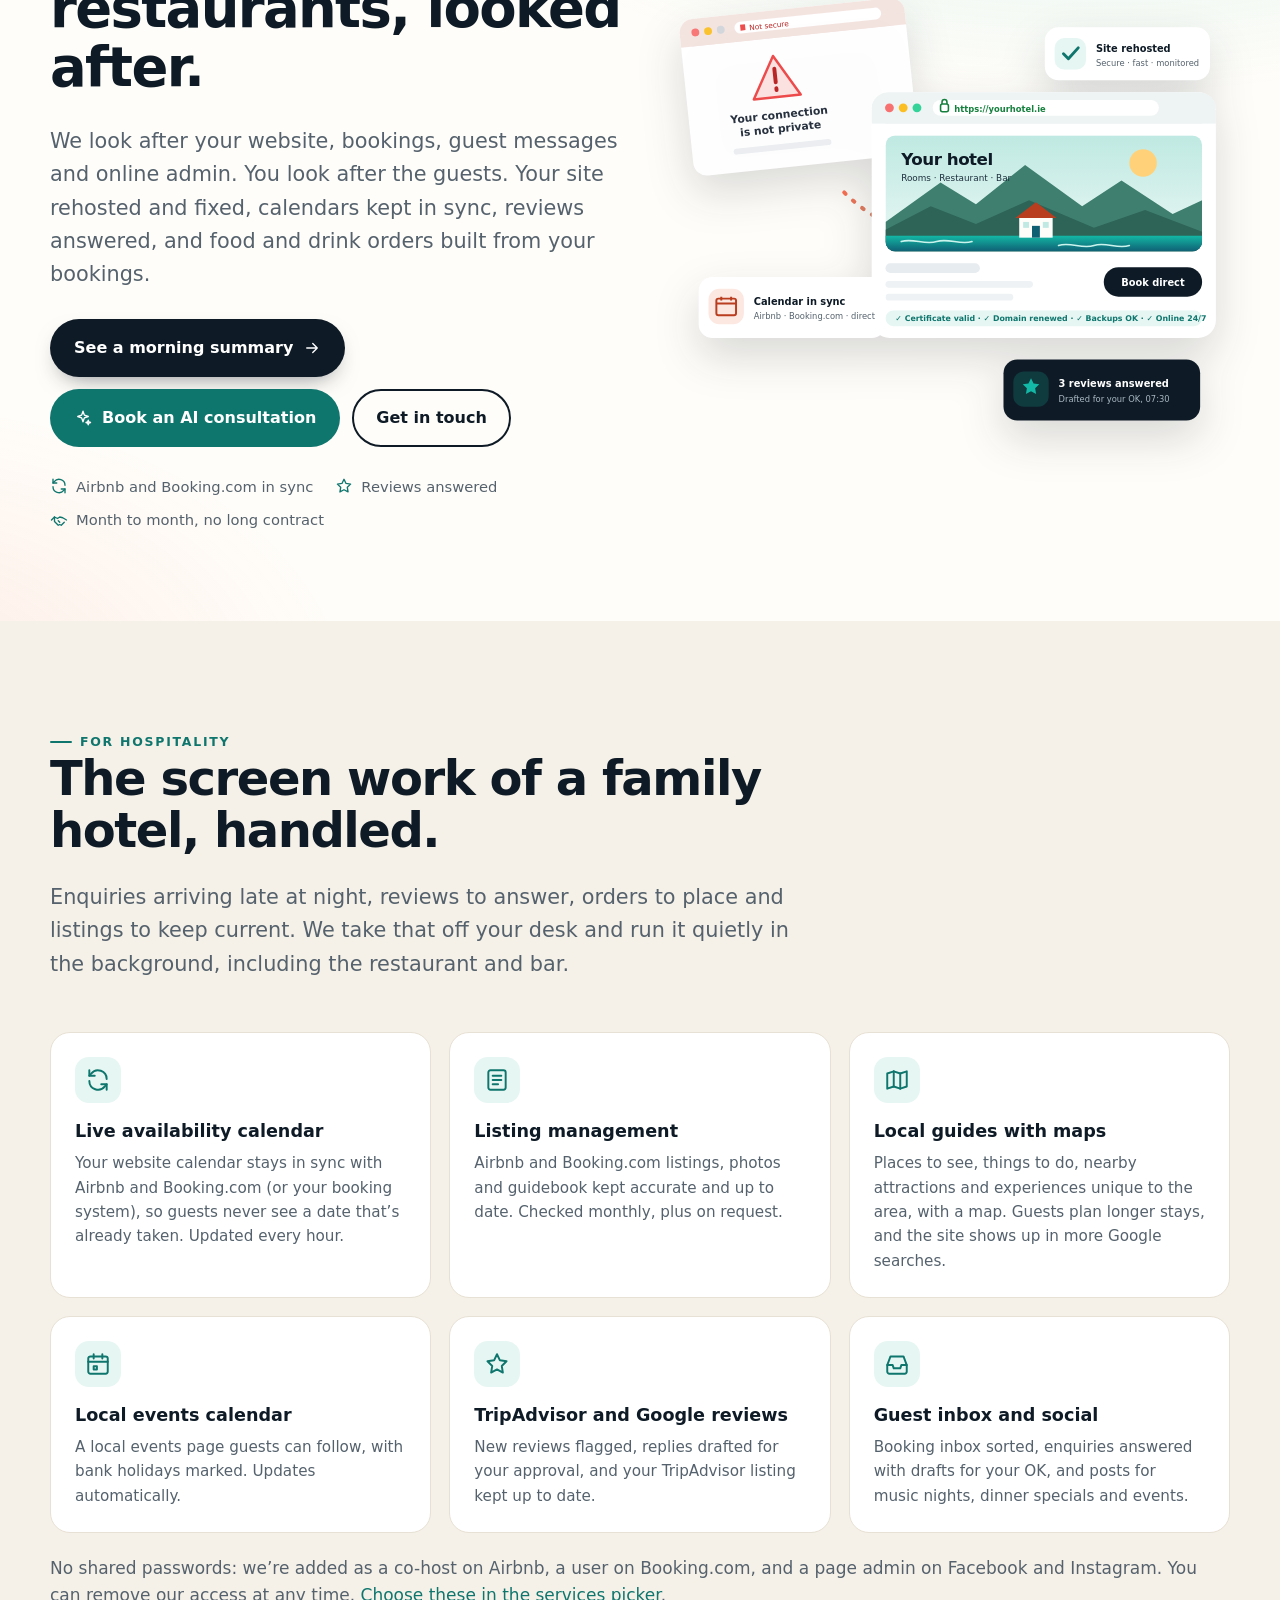
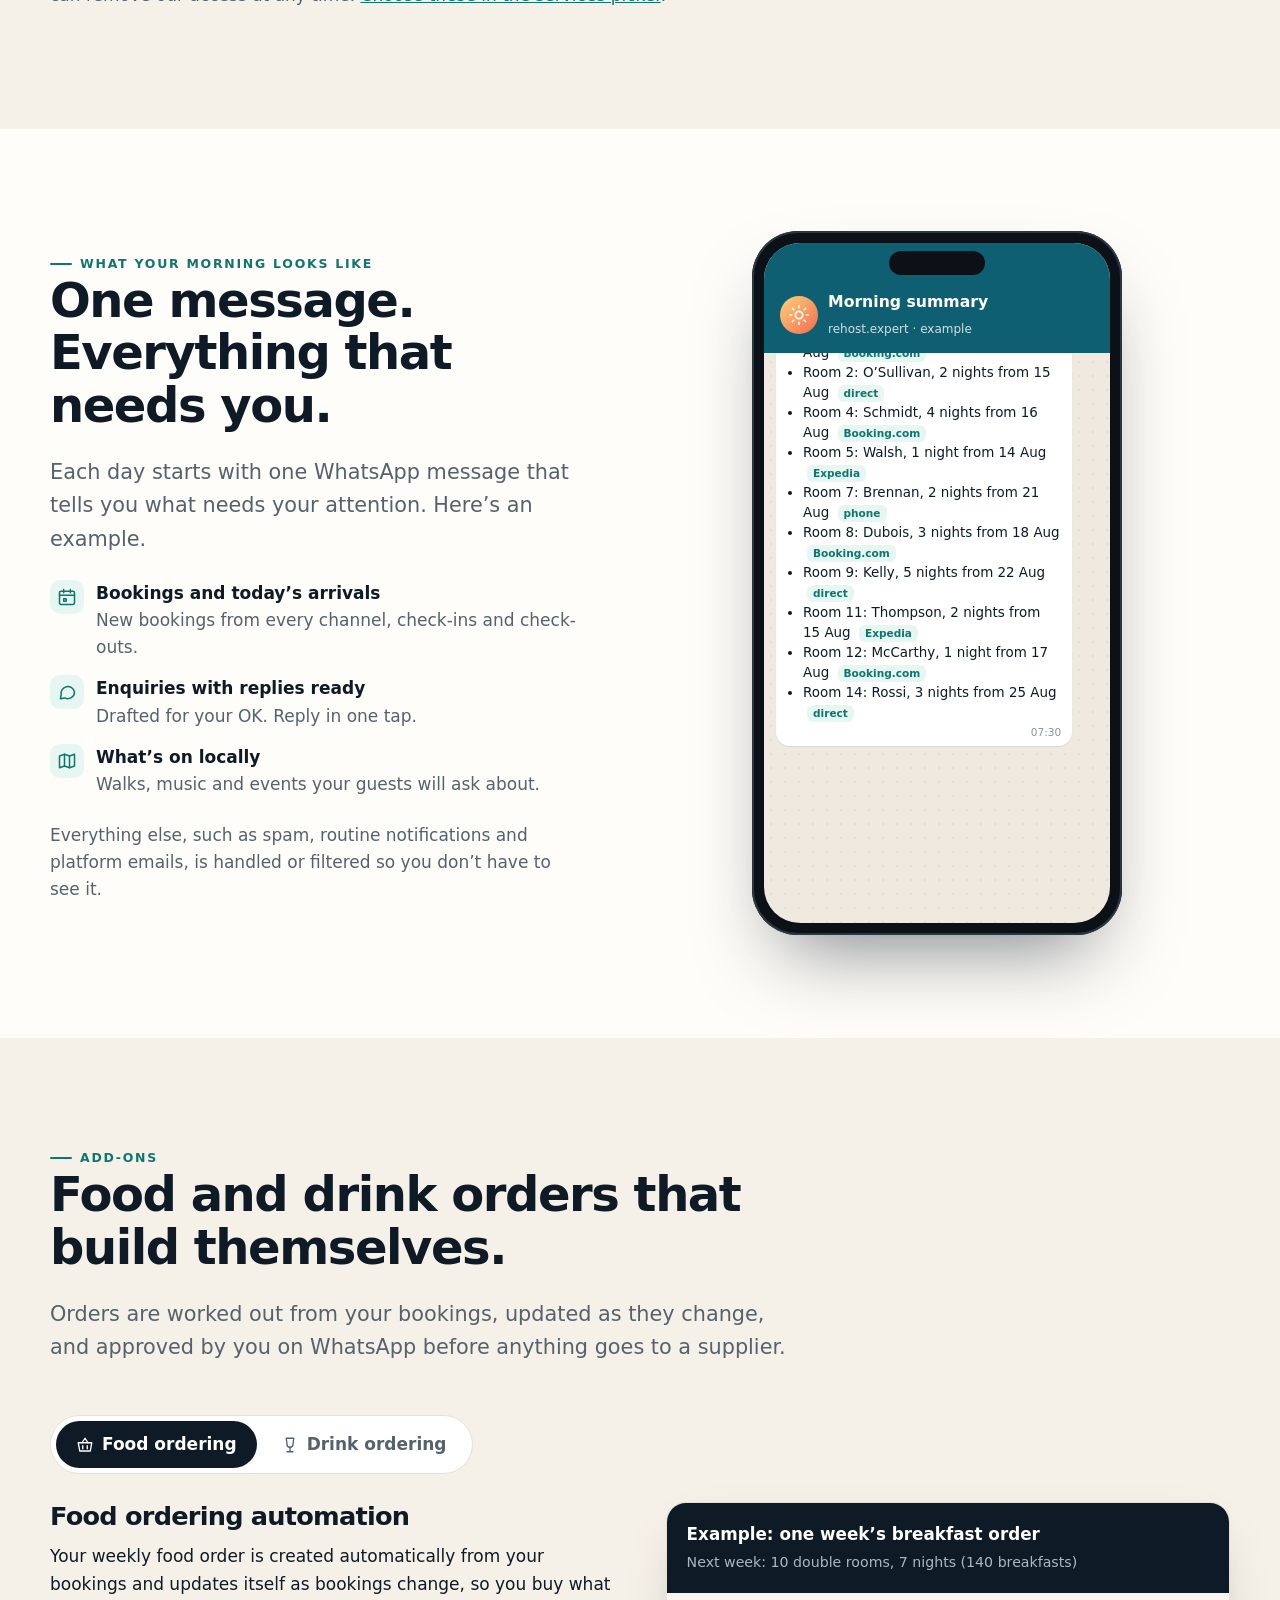
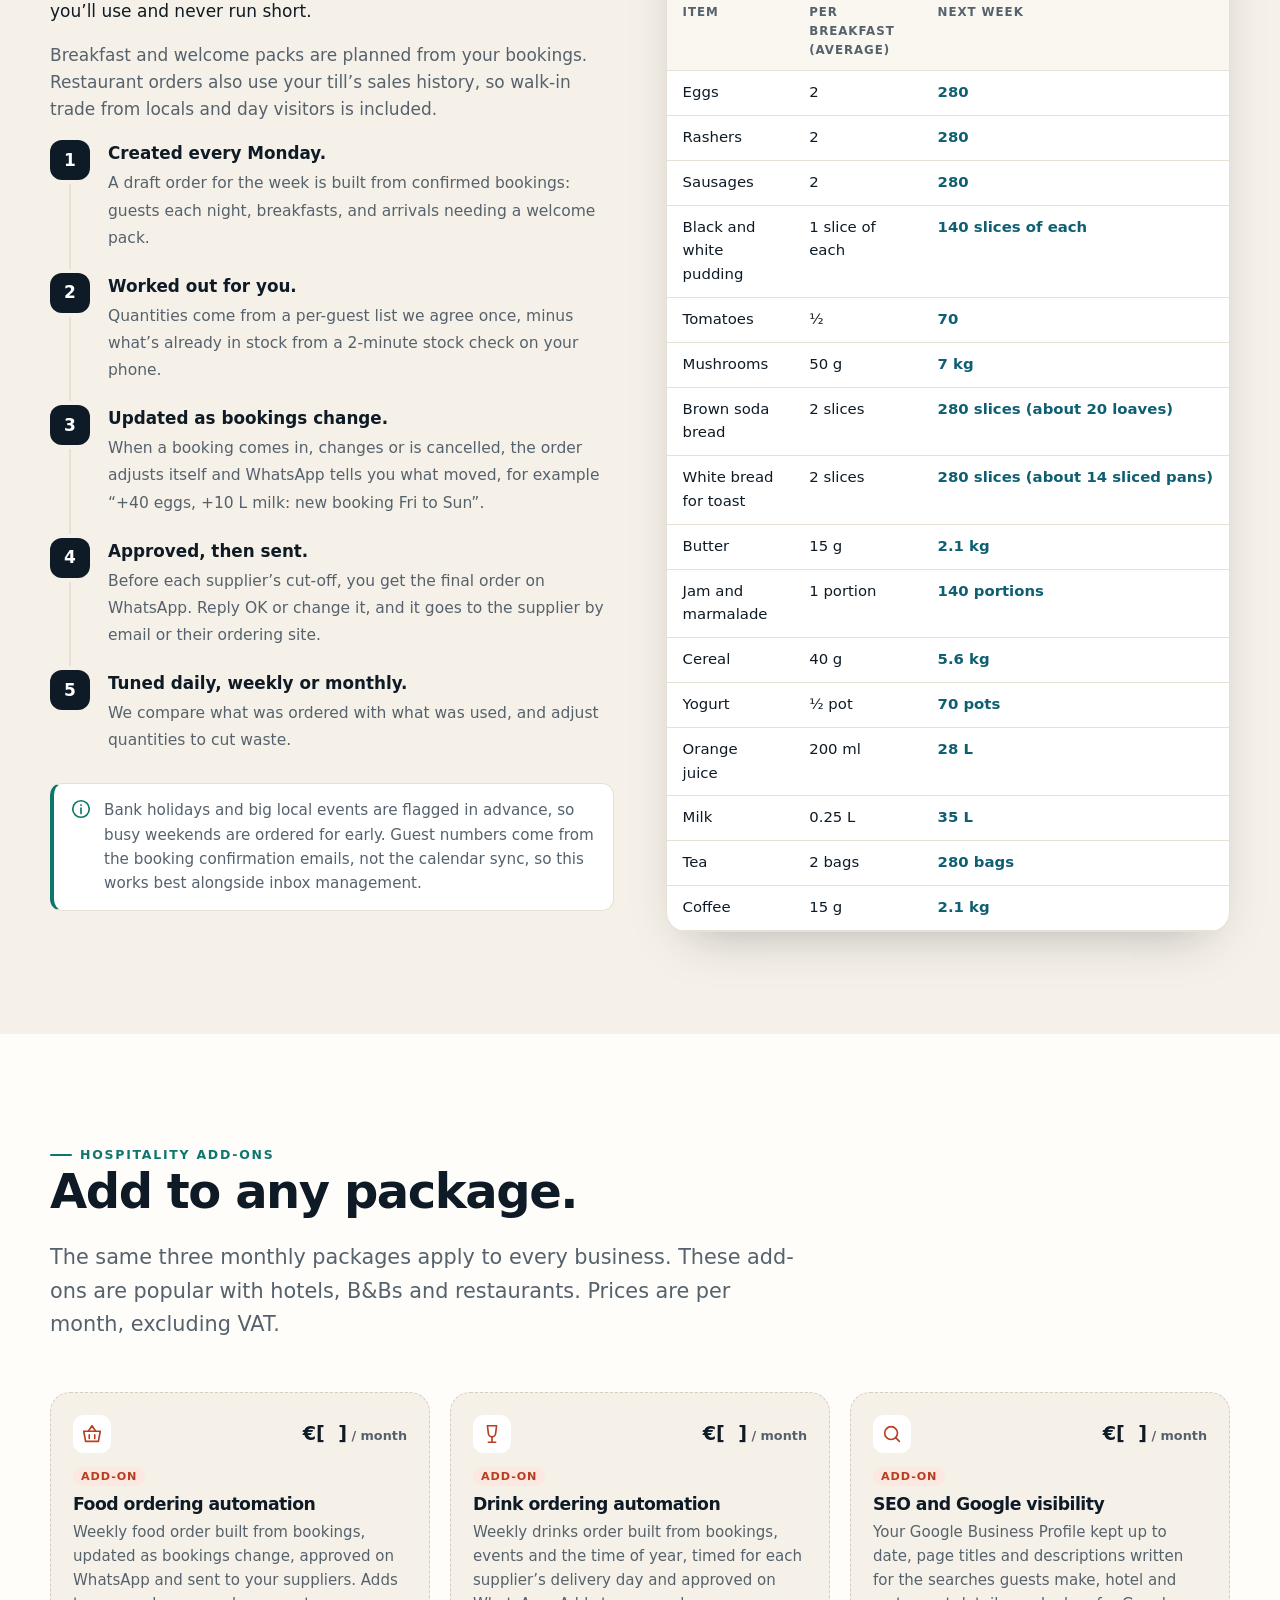
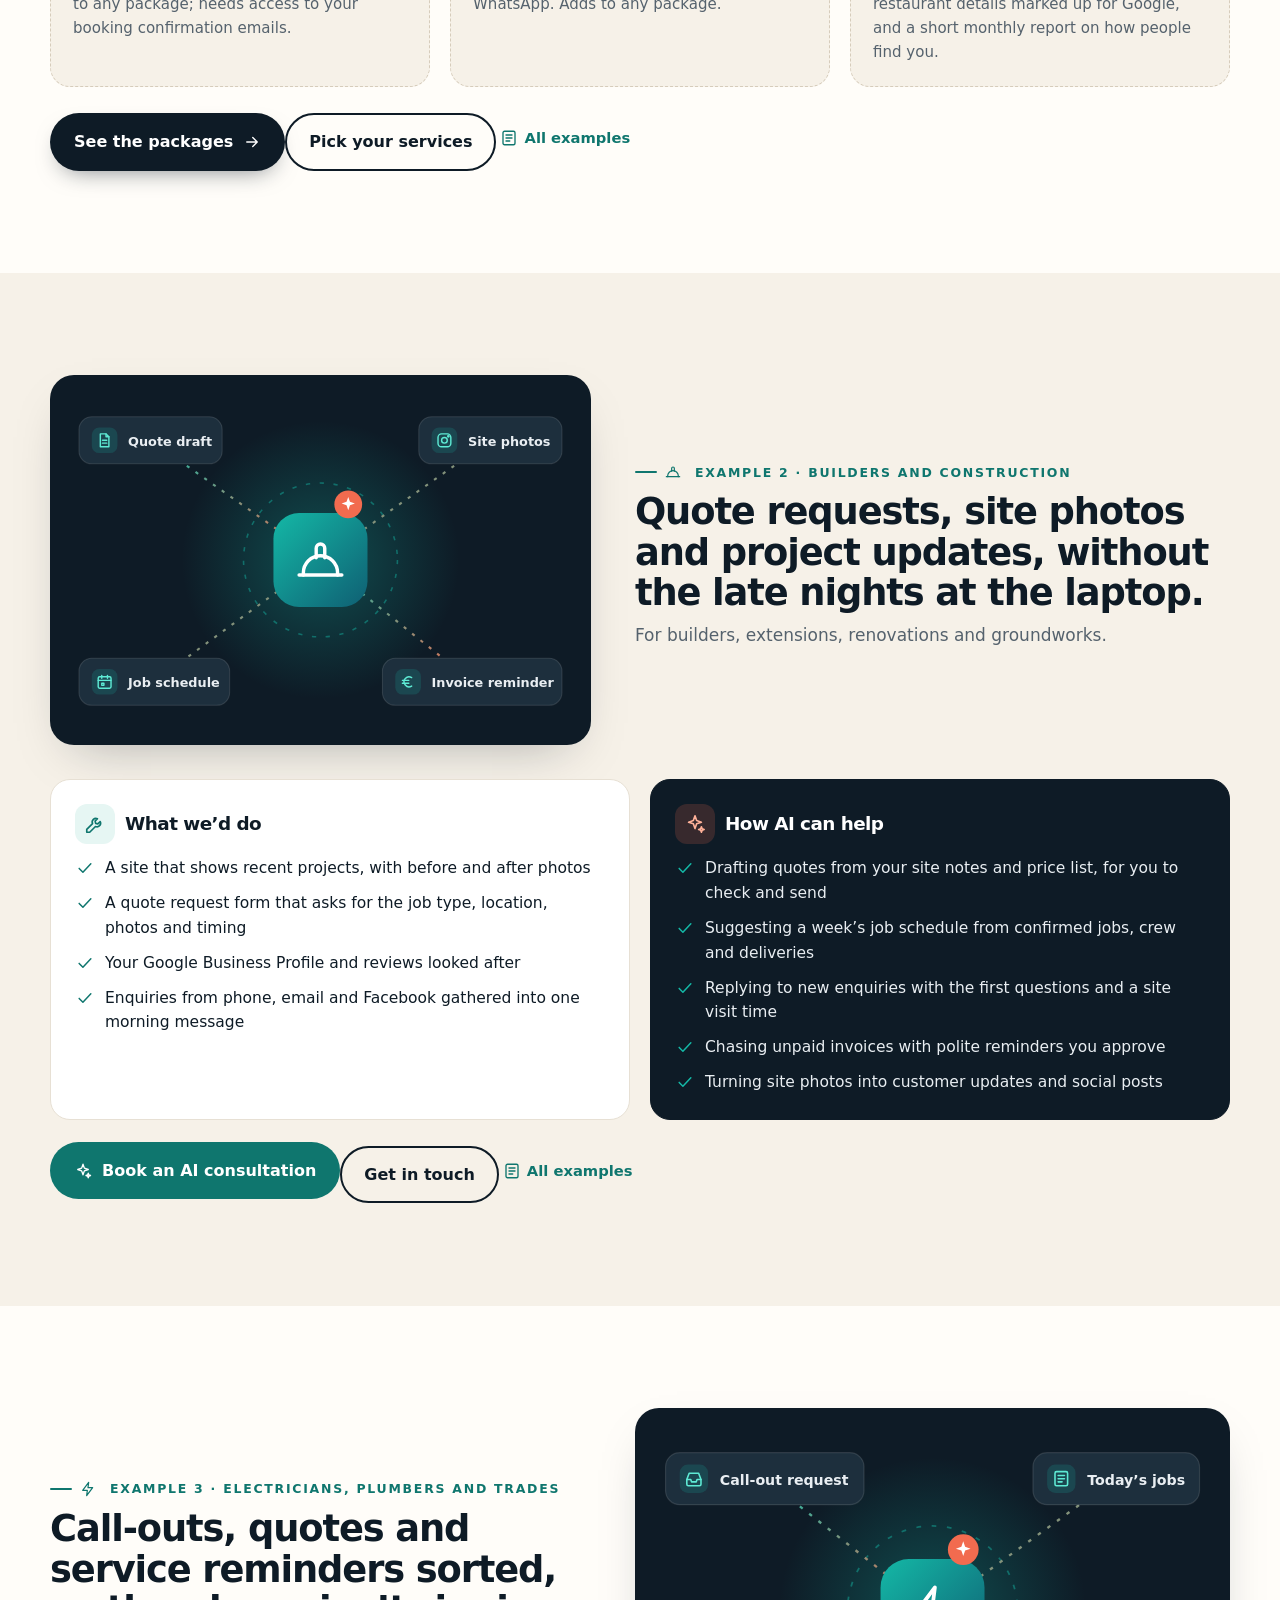
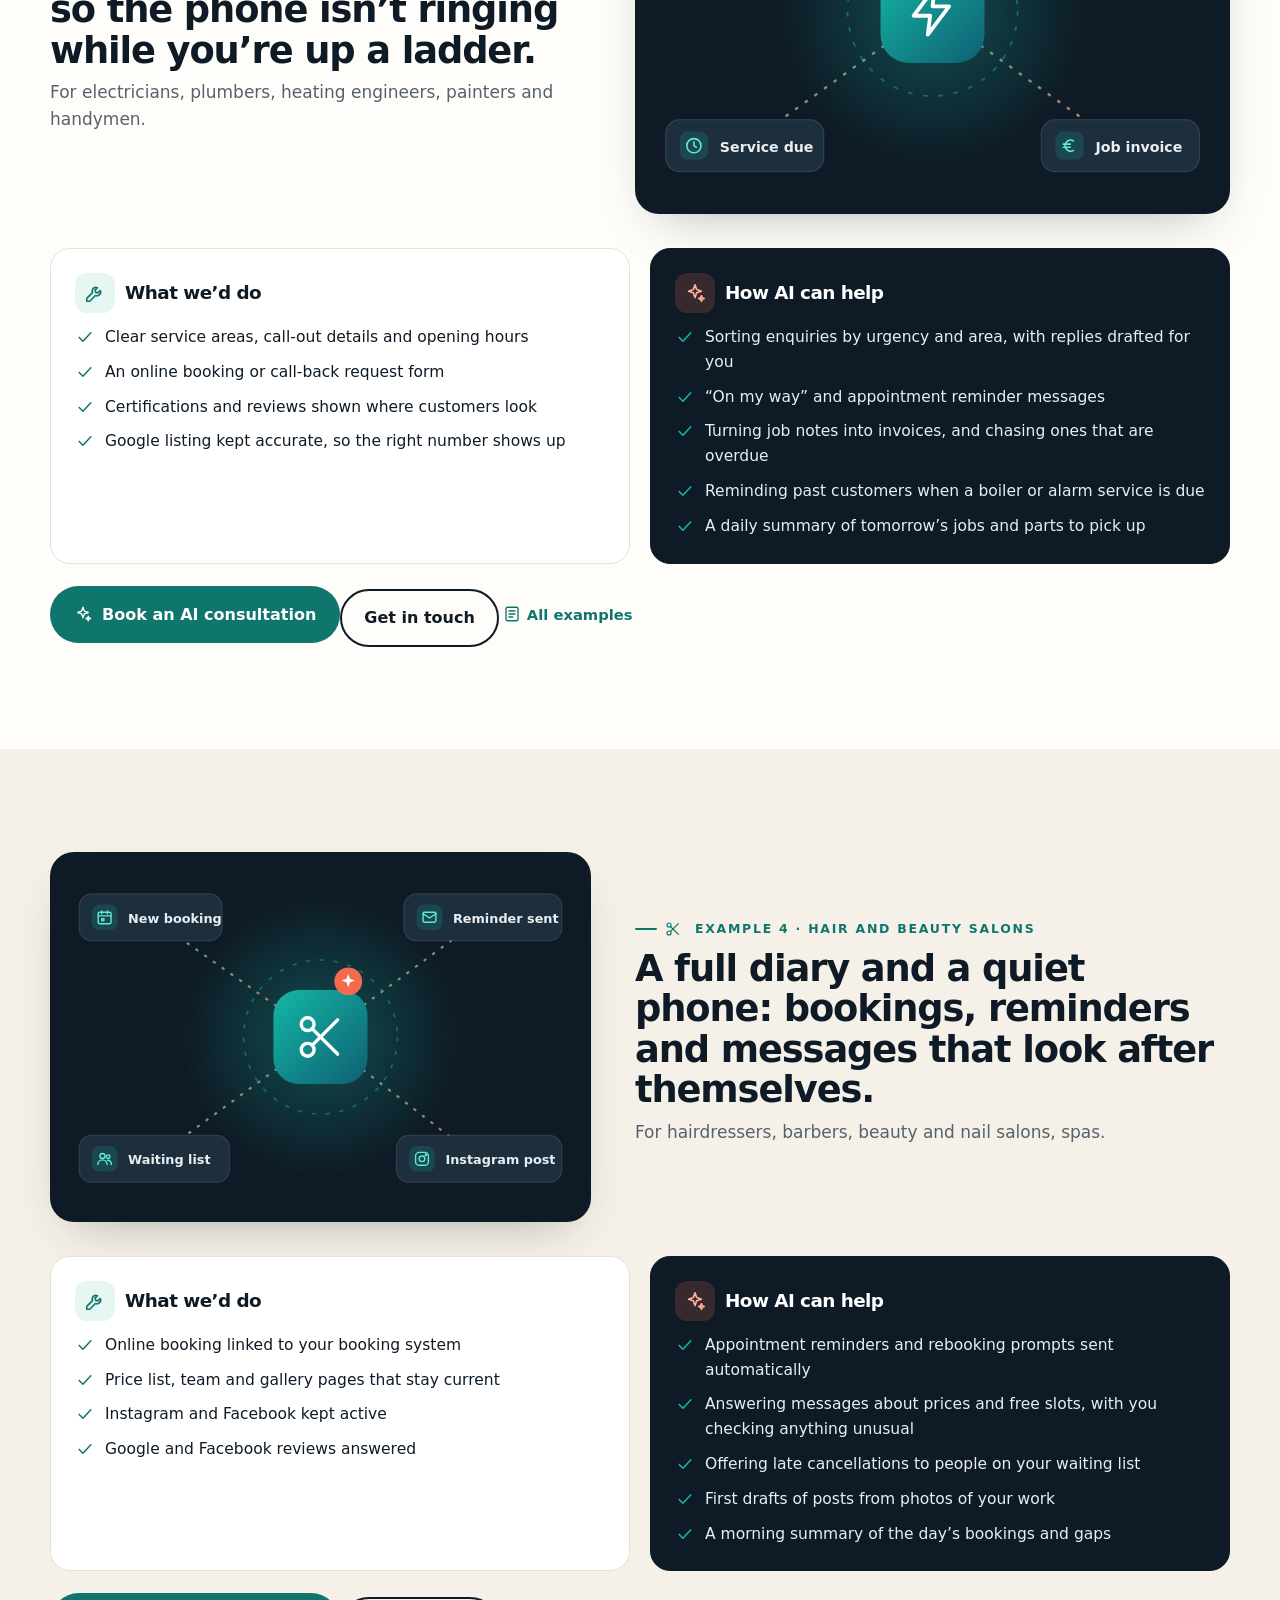
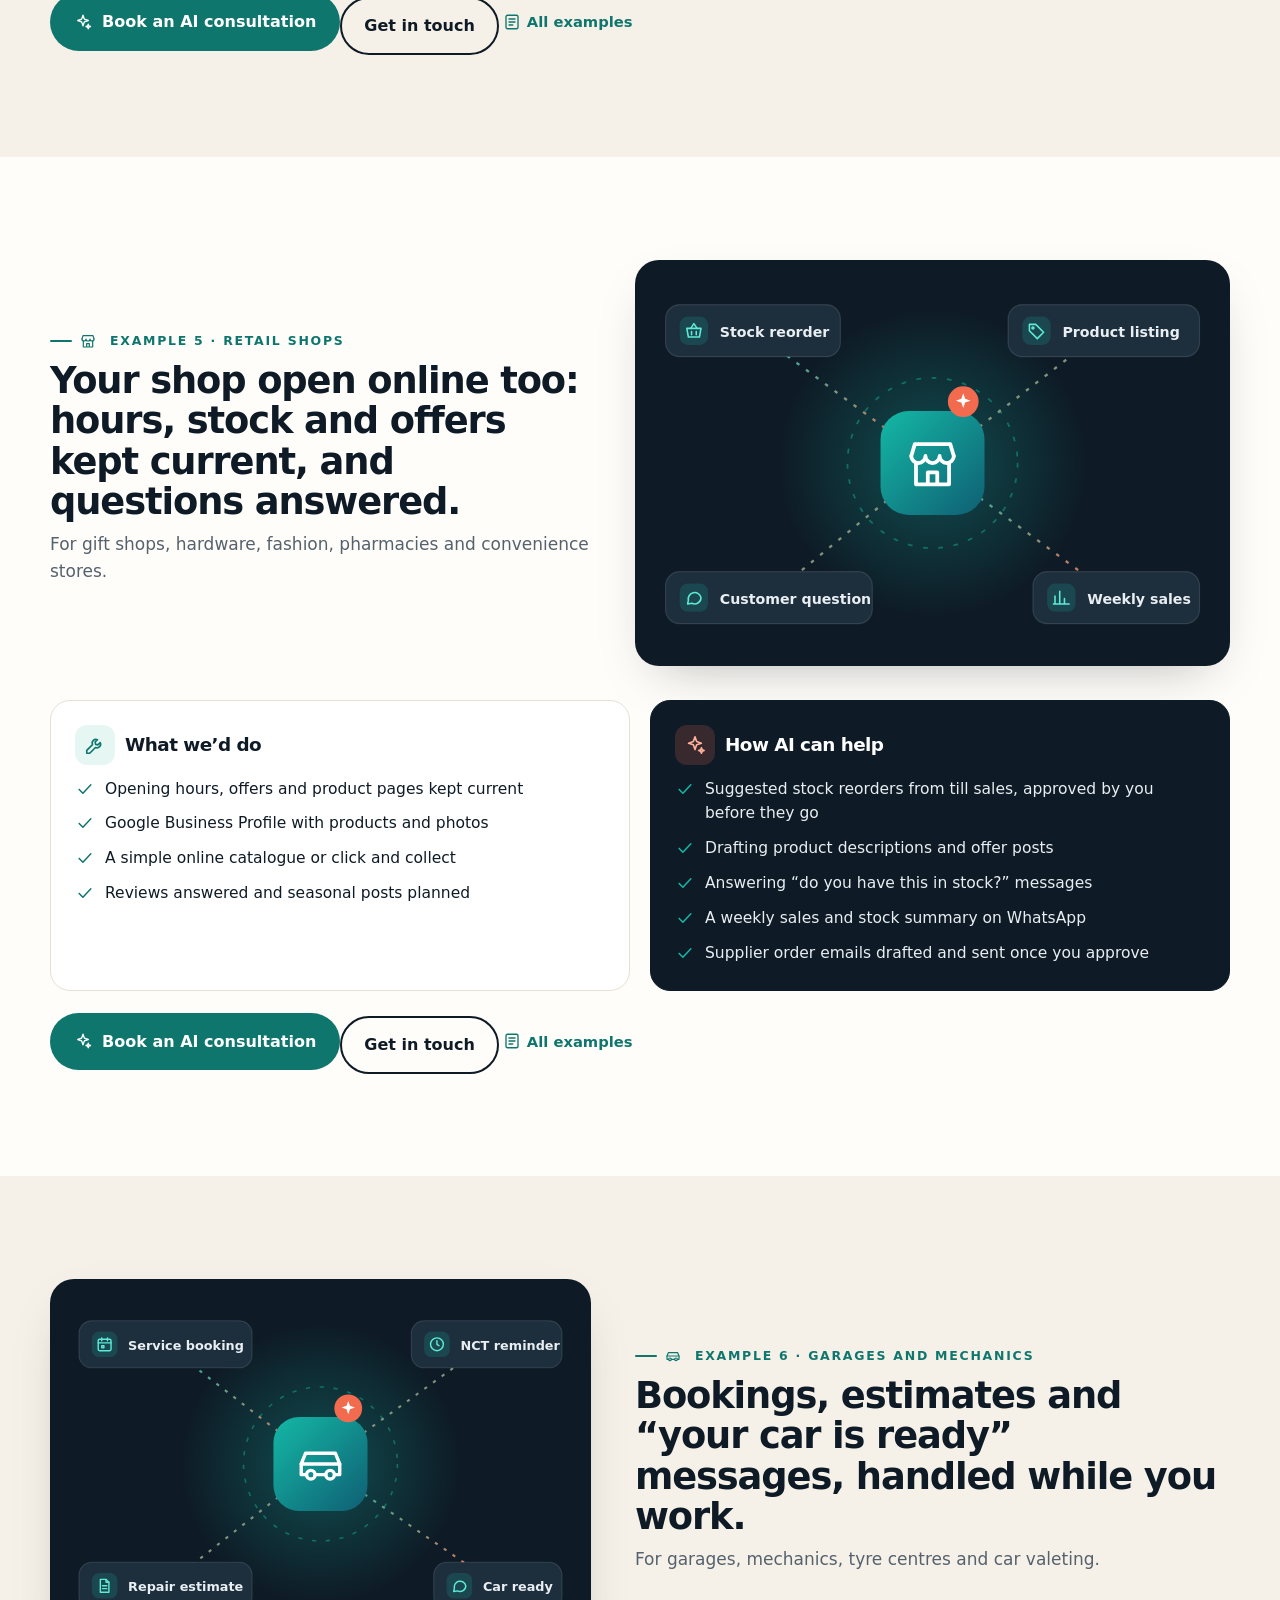
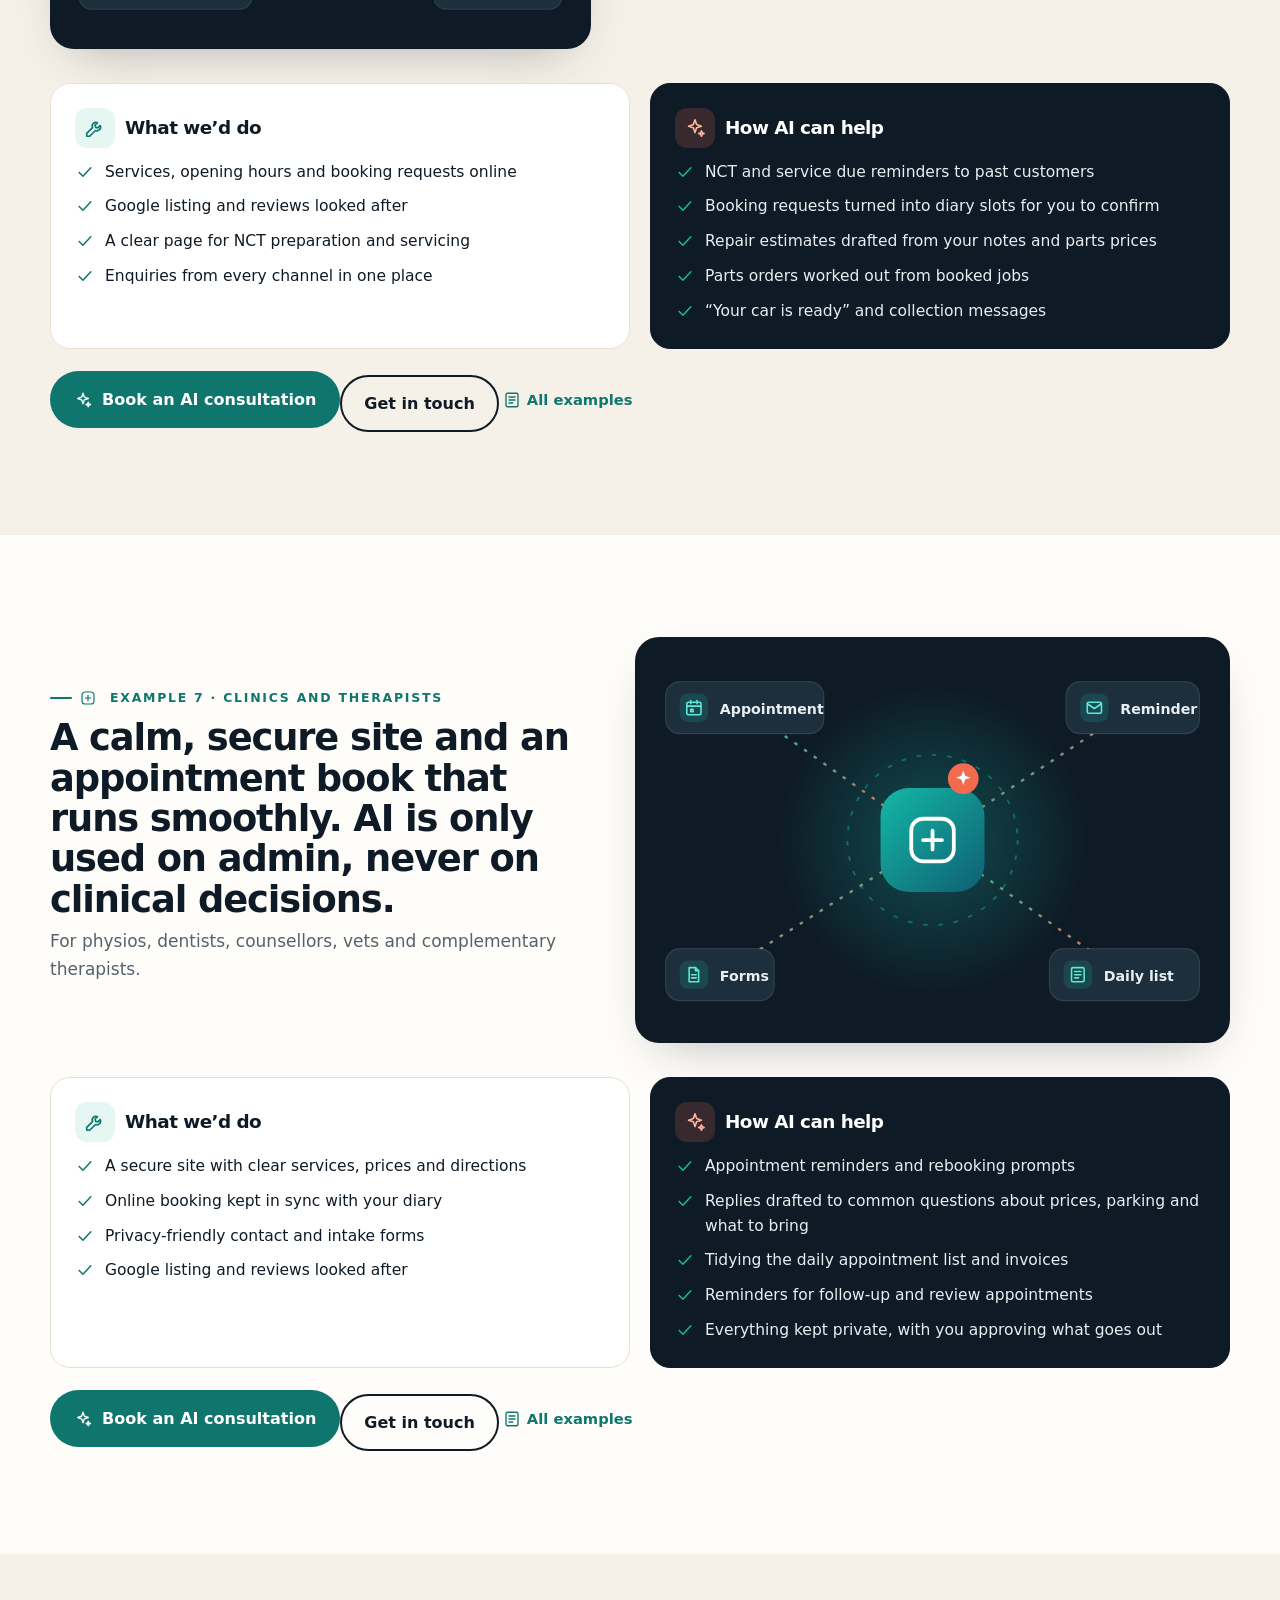
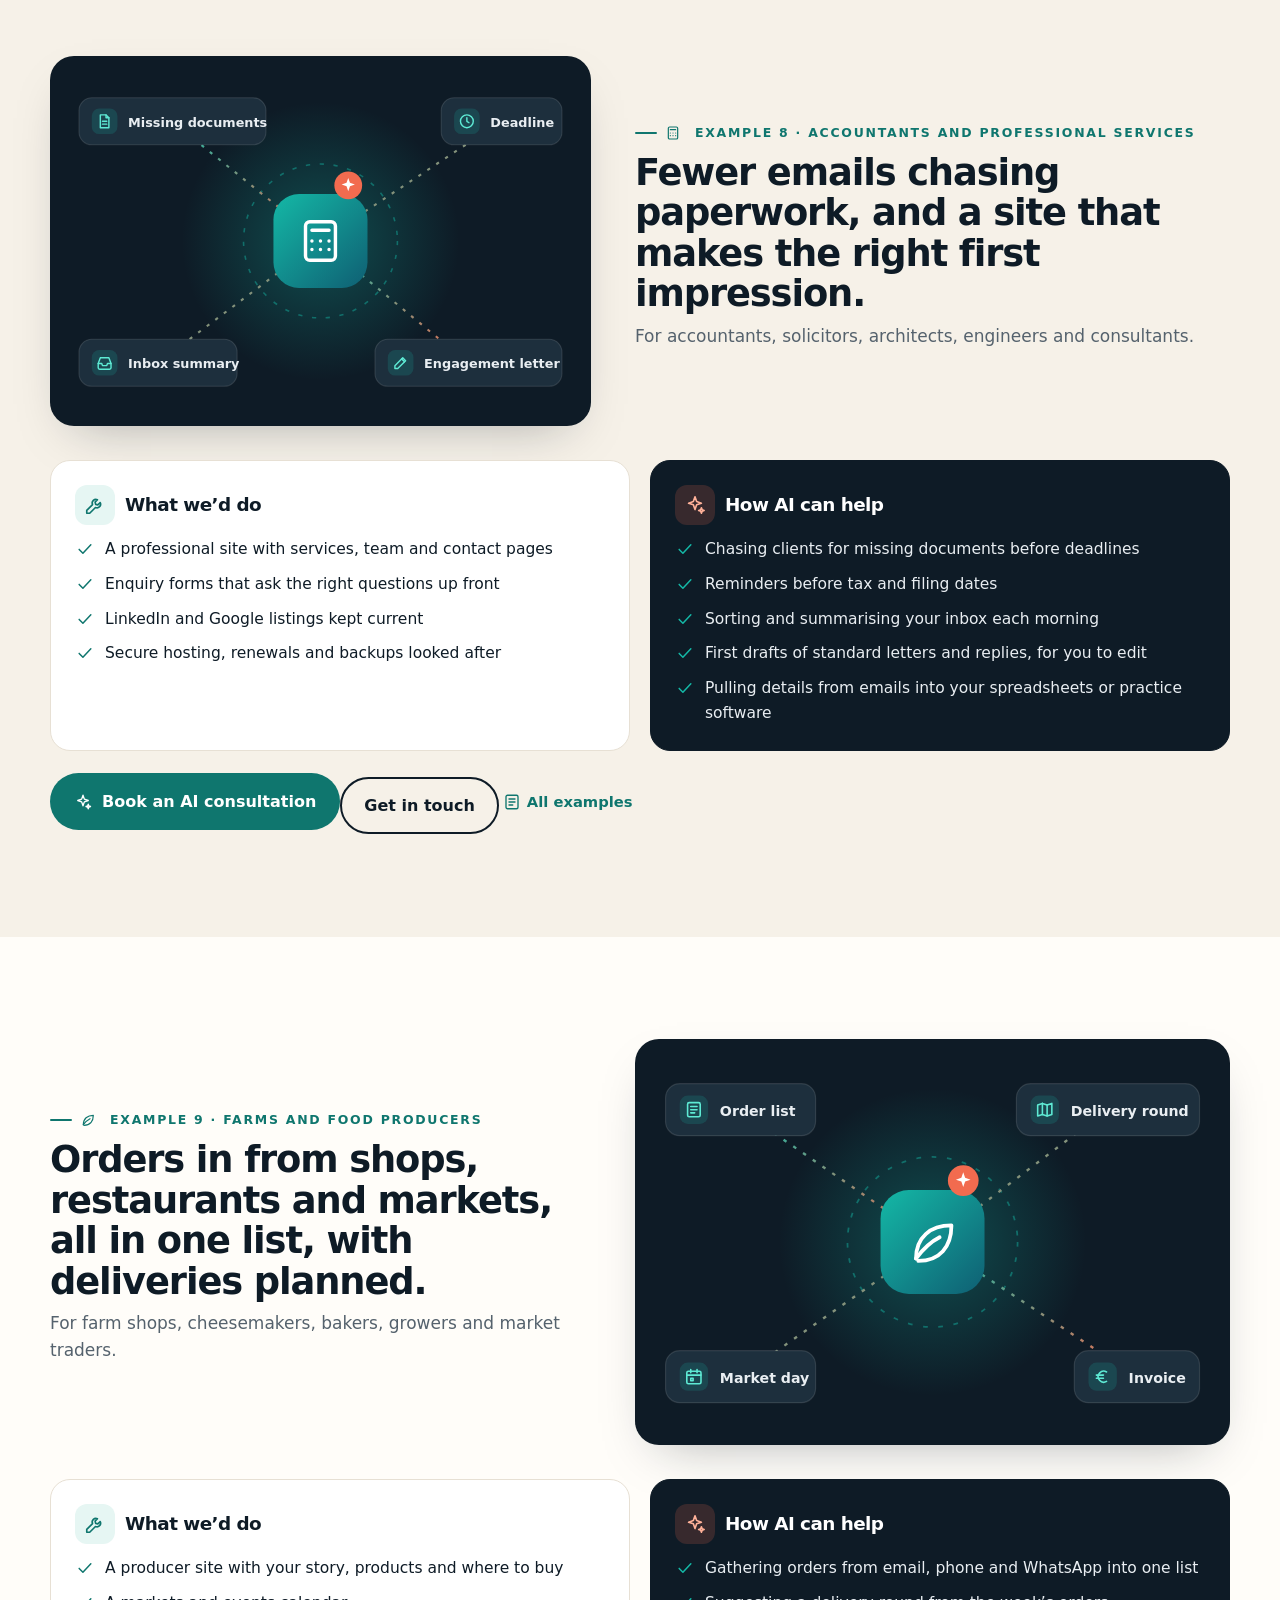
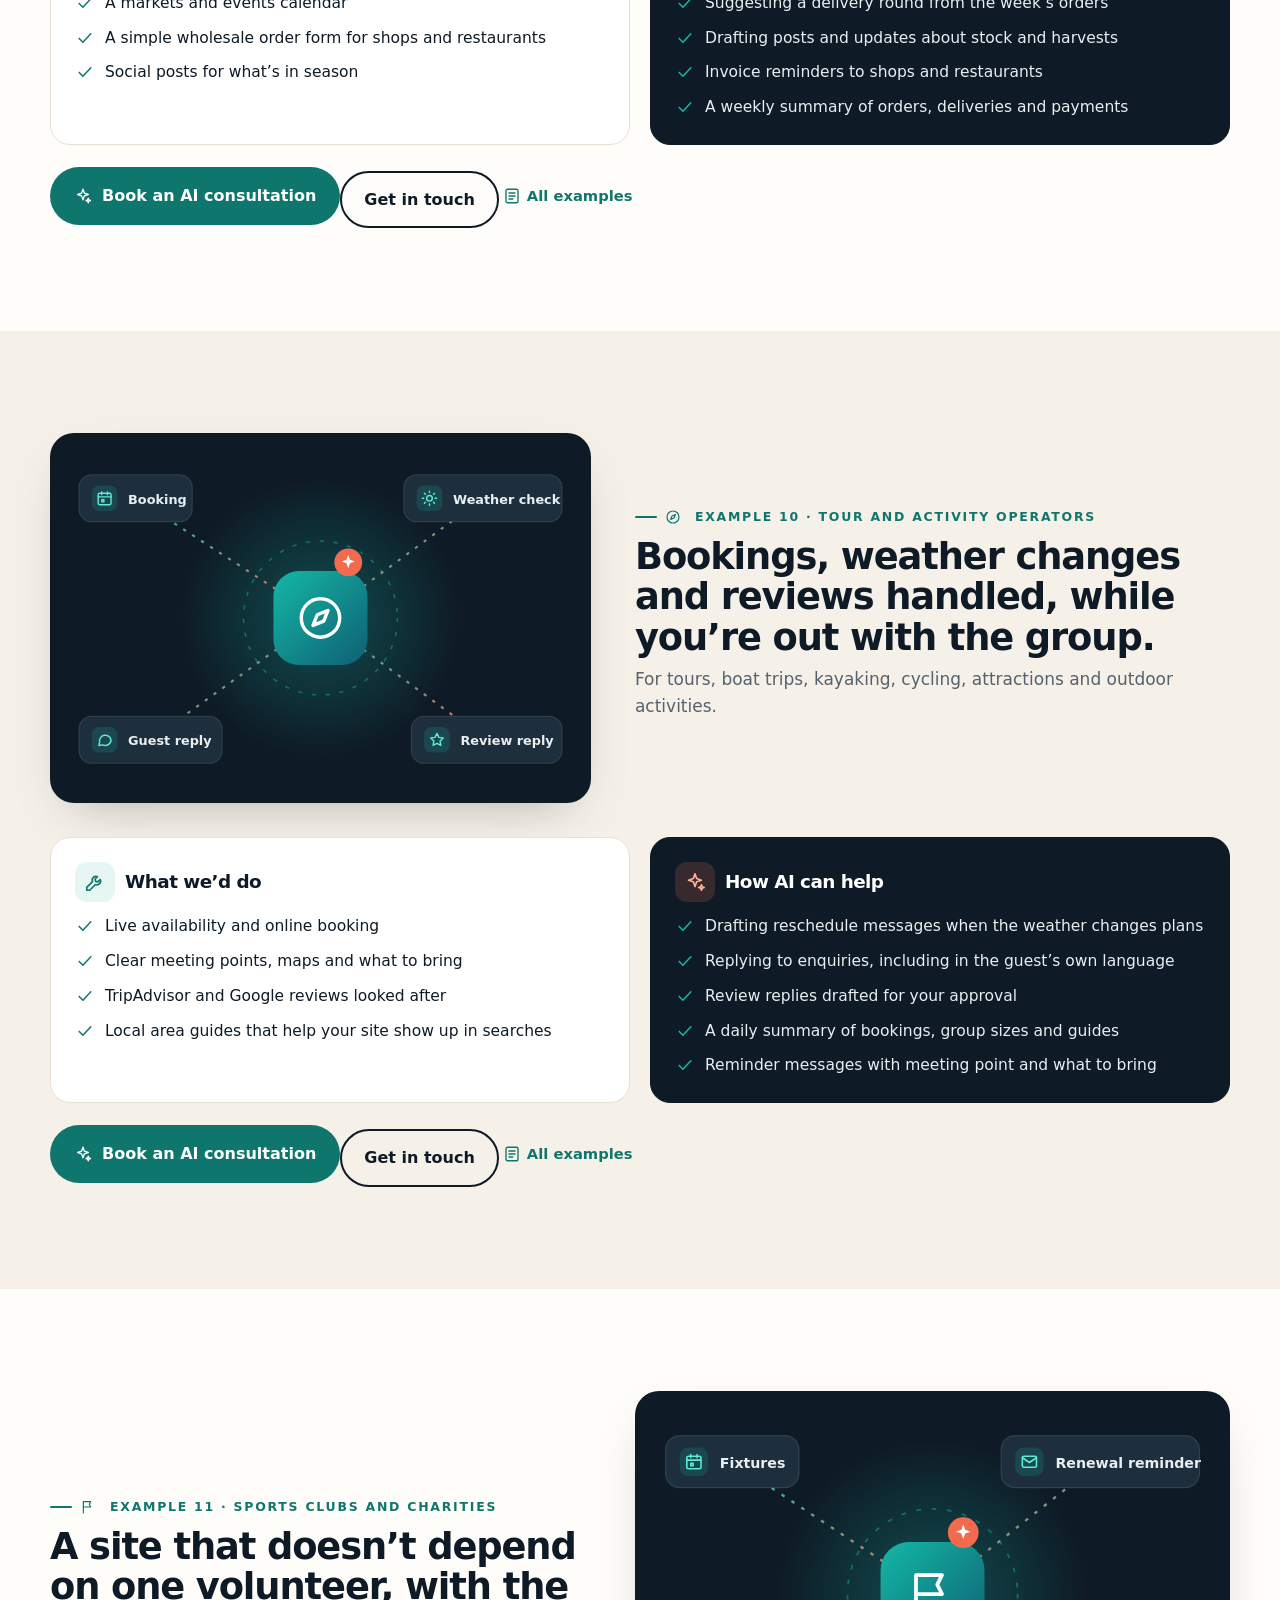
==== commit fb0f68dd: "Fix: email-link pre-fill goes through the shared contact store" ====
--- a/business.html
+++ b/business.html
@@ -11,8 +11,8 @@
 <meta property="og:title" content="Business examples · rehost.expert · Websites, admin and AI help for small businesses">
 <meta property="og:description" content="Website rescue, admin and AI help for small businesses, with examples by type of business.">
 <meta property="og:type" content="website">
-<link rel="icon" href="favicon.svg?v=6e4eddb346" type="image/svg+xml">
-<link rel="stylesheet" href="style.css?v=6e4eddb346">
+<link rel="icon" href="favicon.svg?v=eb5ddea6f6" type="image/svg+xml">
+<link rel="stylesheet" href="style.css?v=eb5ddea6f6">
 <script>document.documentElement.classList.remove('no-js')</script>
 </head>
 <body id="top">
@@ -435,6 +435,6 @@
 </div></section>
 </main>
 <footer class="foot"><div class="wrap"><a class="brand" href="index.html" aria-label="rehost.expert home"><svg viewBox="0 0 64 64" aria-hidden="true"><defs><linearGradient id="lg" x1="0" y1="0" x2="1" y2="1"><stop offset="0" stop-color="#14b8a6"/><stop offset="1" stop-color="#0f5f73"/></linearGradient></defs><rect width="64" height="64" rx="16" fill="url(#lg)"/><path d="M45 22a16 16 0 1 0 3 14" fill="none" stroke="#fff" stroke-width="5" stroke-linecap="round"/><path d="M41 14l6 8-9 3" fill="none" stroke="#fff" stroke-width="5" stroke-linecap="round" stroke-linejoin="round"/><path d="M24 33l6 6 11-12" fill="none" stroke="#ffb199" stroke-width="5" stroke-linecap="round" stroke-linejoin="round"/></svg><b>rehost<span>.expert</span></b></a><span>Website rescue, hosting and digital services for small businesses. <a href="index.html">All services</a></span><span class="foot-mail">shane@rehost.expert</span><span>© 2026 rehost.expert</span></div></footer>
-<script src="app.js?v=6e4eddb346"></script>
+<script src="app.js?v=eb5ddea6f6"></script>
 </body>
 </html>
